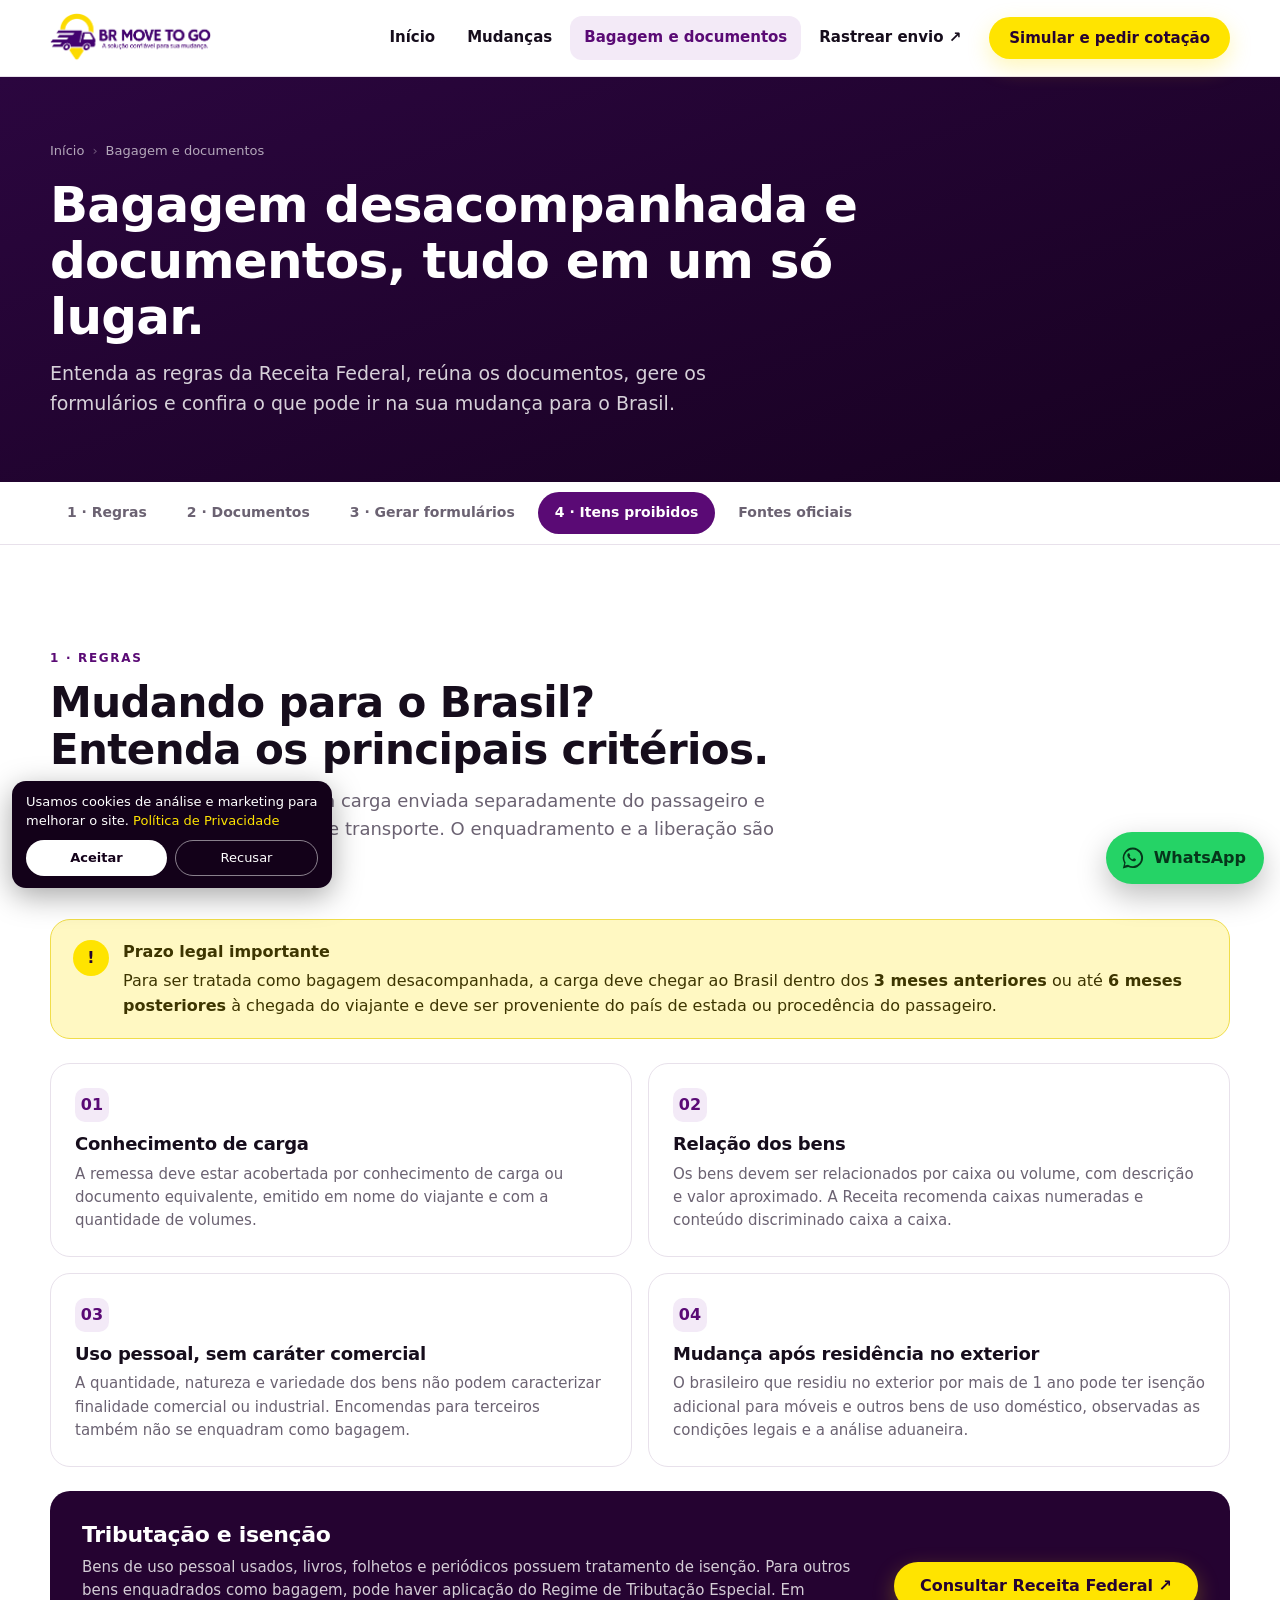
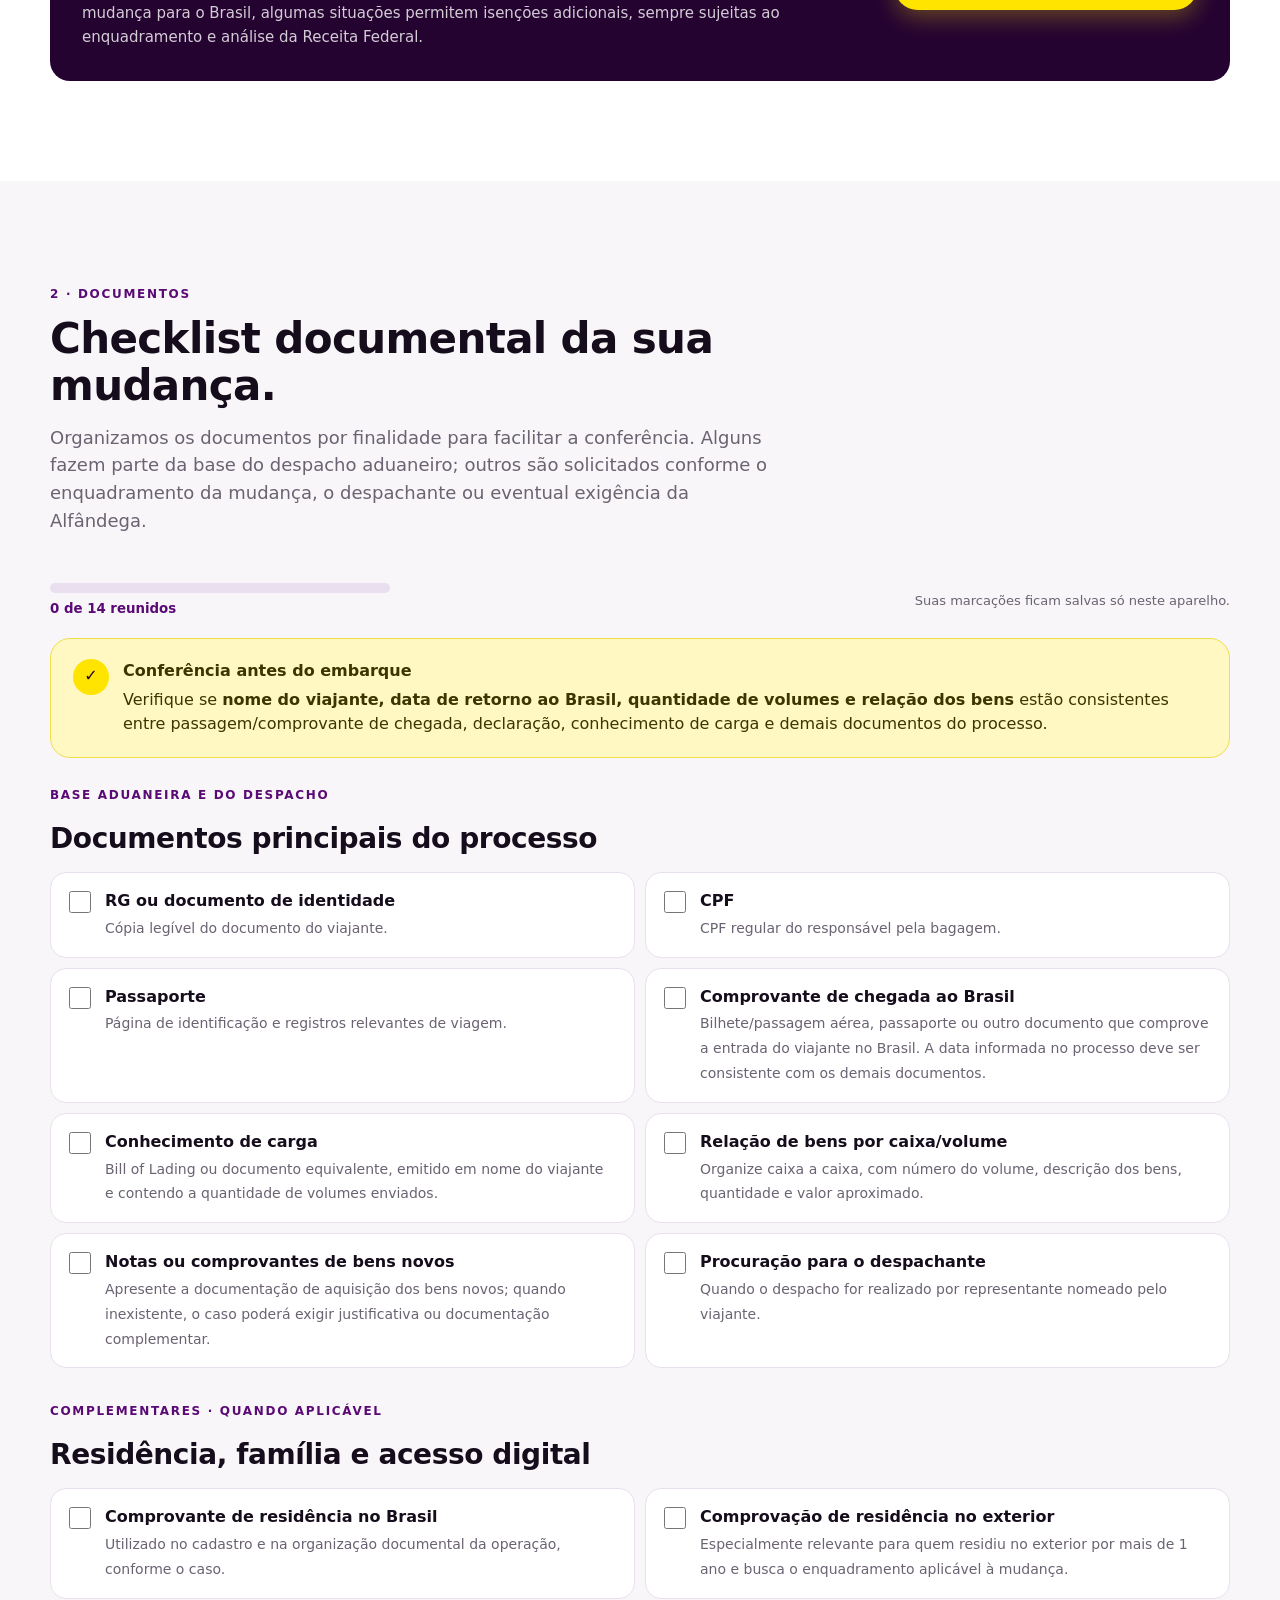
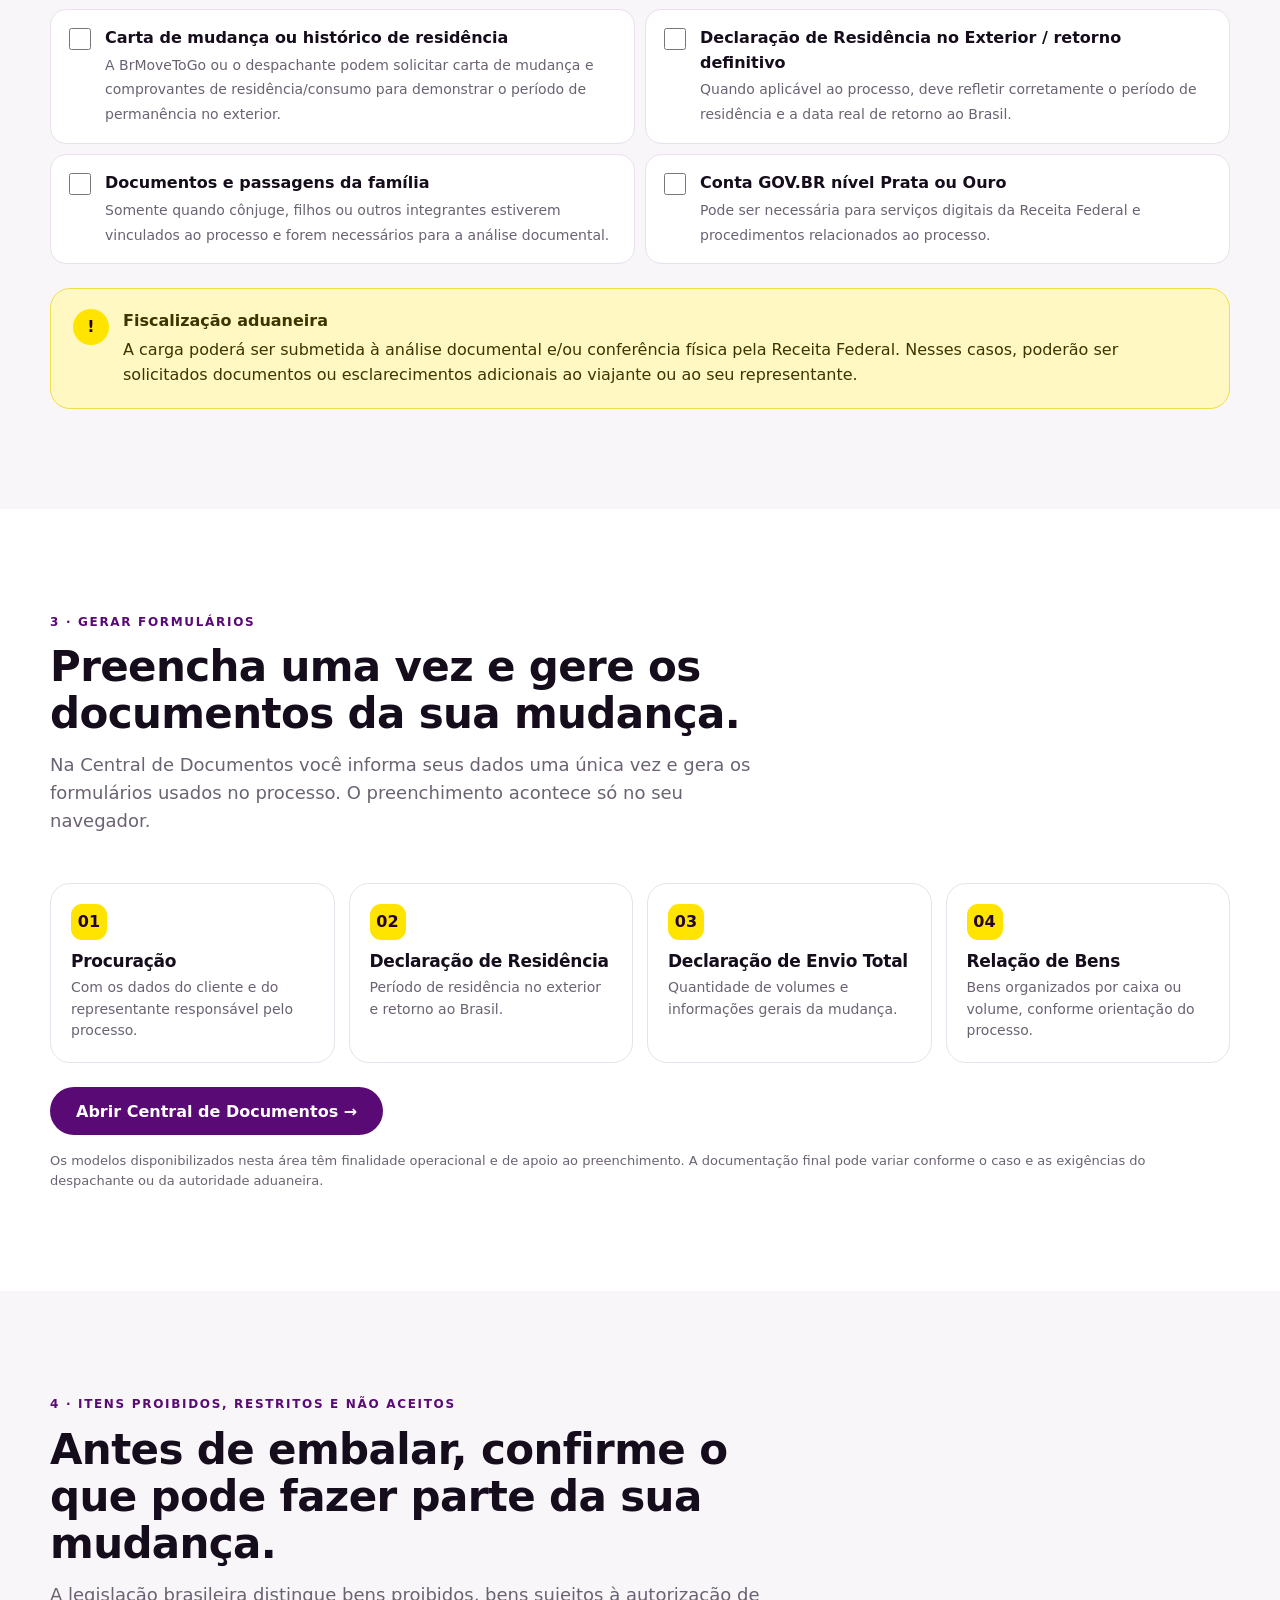
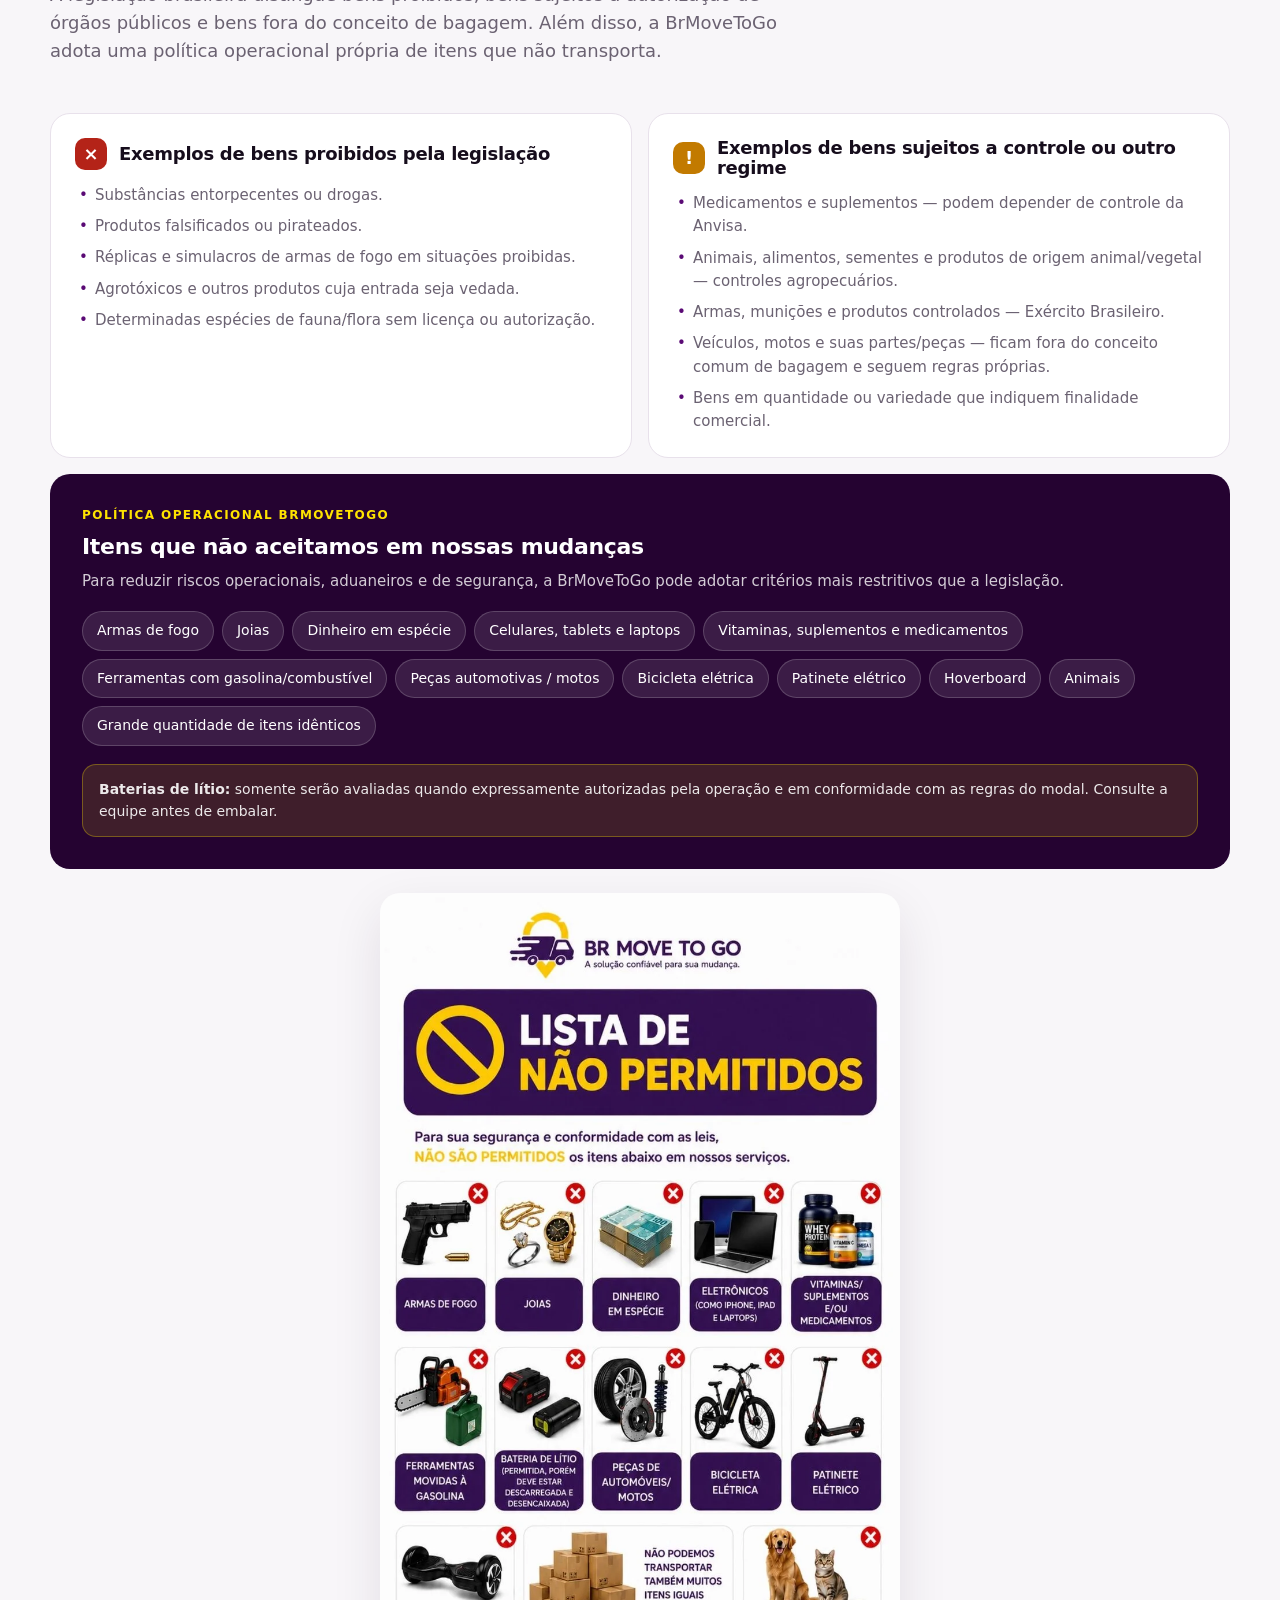
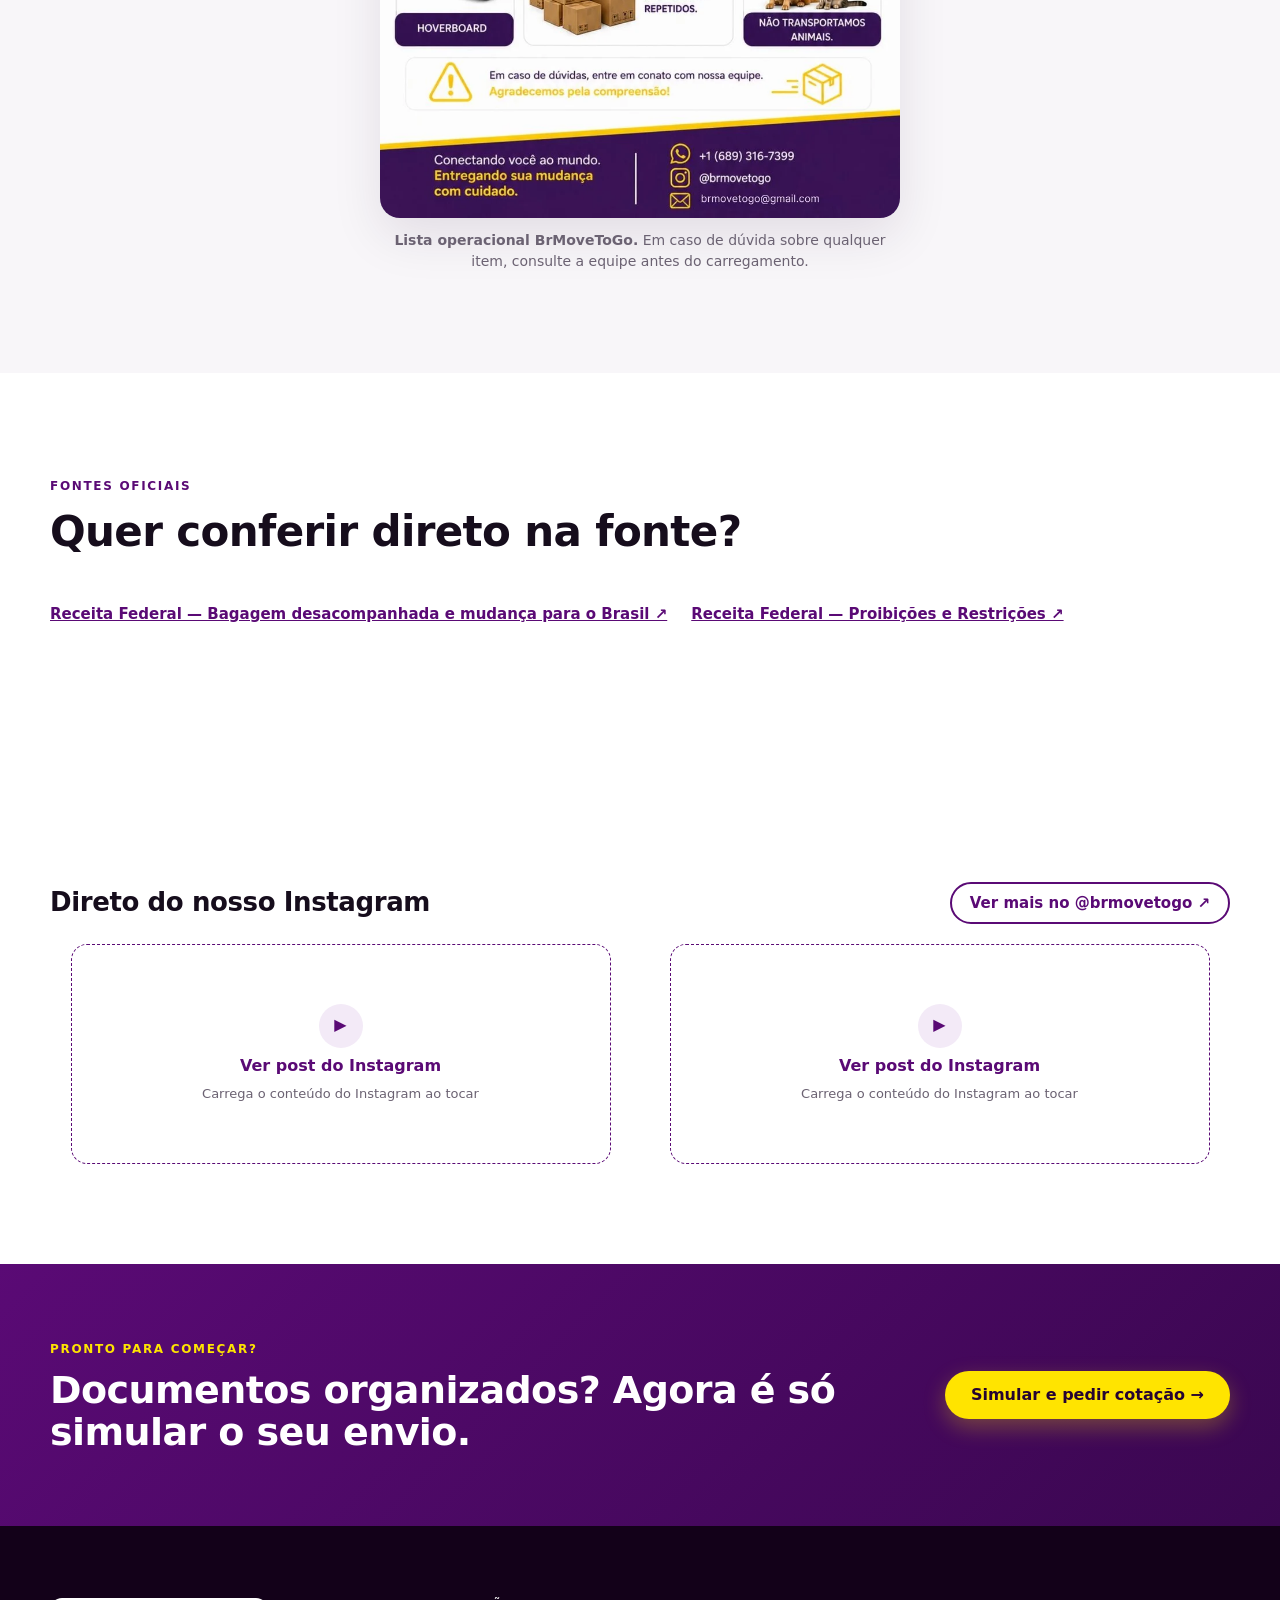
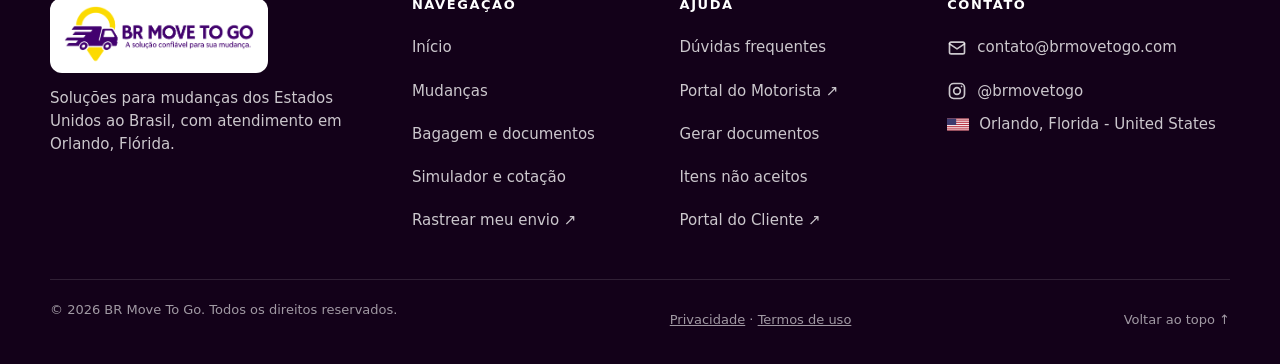
==== bagagem-e-documentos/index.html @ ebe16ef0 "Logo novo (transparente) no cabeçalho, rodapé e 404; dimensões e ?v= atualizados Co-Authored-By: Cla" ====
<!doctype html>
<html lang="pt-BR">
<head>
  <meta charset="utf-8">
  <meta name="viewport" content="width=device-width,initial-scale=1,viewport-fit=cover">
  <title>Bagagem desacompanhada e documentos para mudança ao Brasil | BrMoveToGo</title>
  <meta name="description" content="Regras da bagagem desacompanhada, checklist de documentos, gerador de procuração e declarações e lista de itens proibidos para a sua mudança dos EUA ao Brasil.">
  <meta name="theme-color" content="#2b063f">
  <meta name="robots" content="index,follow,max-image-preview:large">
  <link rel="canonical" href="https://www.brmovetogo.com/bagagem-e-documentos/">
  <meta property="og:type" content="website">
  <meta property="og:title" content="Bagagem desacompanhada e documentos para mudança ao Brasil | BrMoveToGo">
  <meta property="og:description" content="Regras da bagagem desacompanhada, checklist de documentos, gerador de procuração e declarações e lista de itens proibidos para a sua mudança dos EUA ao Brasil.">
  <meta property="og:url" content="https://www.brmovetogo.com/bagagem-e-documentos/">
  <meta property="og:image" content="https://www.brmovetogo.com/img/og-image.jpg">
  <meta property="og:image:width" content="1200">
  <meta property="og:image:height" content="630">
  <meta property="og:locale" content="pt_BR">
  <meta property="og:site_name" content="BrMoveToGo">
  <meta name="twitter:card" content="summary_large_image">
  <meta name="twitter:title" content="Bagagem desacompanhada e documentos para mudança ao Brasil | BrMoveToGo">
  <meta name="twitter:description" content="Regras da bagagem desacompanhada, checklist de documentos, gerador de procuração e declarações e lista de itens proibidos para a sua mudança dos EUA ao Brasil.">
  <meta name="twitter:image" content="https://www.brmovetogo.com/img/og-image.jpg">
  <link rel="icon" href="/favicon.ico" sizes="any">
  <link rel="icon" type="image/png" sizes="48x48" href="/img/favicon-48.png">
  <link rel="apple-touch-icon" href="/img/apple-touch-icon.png">
  <script>document.documentElement.className+=' js'</script>
  <link rel="stylesheet" href="/assets/site.css?v=ux4">
  
</head>
<body>
<a class="skip" href="#conteudo">Pular para o conteúdo</a>
<header class="site-header" id="top">
  <div class="container nav-wrap">
    <a class="brand" href="/" aria-label="BrMoveToGo — página inicial"><img src="/img/logo-header.png?v=2" alt="BR Move To Go" width="650" height="202"></a>
    <button class="menu-btn" type="button" aria-expanded="false" aria-controls="menu" aria-label="Abrir menu"><span></span><span></span><span></span></button>
    <nav id="menu" class="nav" aria-label="Navegação principal"><a href="/">Início</a><a href="/mudancas/">Mudanças</a><a href="/bagagem-e-documentos/" aria-current="page">Bagagem e documentos</a><a href="https://envios.brmovetogo.com/portaldocliente/" target="_blank" rel="noopener">Rastrear envio ↗</a><a class="btn btn-primary btn-small" href="/simulador/">Simular e pedir cotação</a></nav>
  </div>
</header>
<main id="conteudo">

<section class="page-hero"><div class="container"><nav class="crumbs" aria-label="Você está em"><a href="/">Início</a><span aria-hidden="true">›</span><span>Bagagem e documentos</span></nav>
  <h1>Bagagem desacompanhada e documentos, tudo em um só lugar.</h1>
  <p>Entenda as regras da Receita Federal, reúna os documentos, gere os formulários e confira o que pode ir na sua mudança para o Brasil.</p></div></section>
<nav class="subnav" aria-label="Nesta página"><div class="container">
  <a href="#regras">1 · Regras</a><a href="#documentos">2 · Documentos</a><a href="#gerar">3 · Gerar formulários</a><a href="#itens">4 · Itens proibidos</a><a href="#fontes">Fontes oficiais</a></div></nav>

<section class="section" id="regras"><div class="container">
  <div class="section-head reveal"><span class="kicker">1 · REGRAS</span><h2>Mudando para o Brasil? Entenda os principais critérios.</h2>
    <p>Bagagem desacompanhada é a carga enviada separadamente do passageiro e amparada por conhecimento de transporte. O enquadramento e a liberação são definidos pela Receita Federal.</p></div>
  <div class="callout reveal"><div class="ico">!</div><div><strong>Prazo legal importante</strong>
    Para ser tratada como bagagem desacompanhada, a carga deve chegar ao Brasil dentro dos <b>3 meses anteriores</b> ou até <b>6 meses posteriores</b> à chegada do viajante e deve ser proveniente do país de estada ou procedência do passageiro.</div></div>
  <div class="criteria">
    <article class="reveal"><span>01</span><h3>Conhecimento de carga</h3><p>A remessa deve estar acobertada por conhecimento de carga ou documento equivalente, emitido em nome do viajante e com a quantidade de volumes.</p></article>
    <article class="reveal"><span>02</span><h3>Relação dos bens</h3><p>Os bens devem ser relacionados por caixa ou volume, com descrição e valor aproximado. A Receita recomenda caixas numeradas e conteúdo discriminado caixa a caixa.</p></article>
    <article class="reveal"><span>03</span><h3>Uso pessoal, sem caráter comercial</h3><p>A quantidade, natureza e variedade dos bens não podem caracterizar finalidade comercial ou industrial. Encomendas para terceiros também não se enquadram como bagagem.</p></article>
    <article class="reveal"><span>04</span><h3>Mudança após residência no exterior</h3><p>O brasileiro que residiu no exterior por mais de 1 ano pode ter isenção adicional para móveis e outros bens de uso doméstico, observadas as condições legais e a análise aduaneira.</p></article>
  </div>
  <div class="tax reveal"><div><h3>Tributação e isenção</h3>
    <p>Bens de uso pessoal usados, livros, folhetos e periódicos possuem tratamento de isenção. Para outros bens enquadrados como bagagem, pode haver aplicação do Regime de Tributação Especial. Em mudança para o Brasil, algumas situações permitem isenções adicionais, sempre sujeitas ao enquadramento e análise da Receita Federal.</p></div>
    <a class="btn btn-primary" href="https://www.gov.br/receitafederal/pt-br/assuntos/aduana-e-comercio-exterior/viagens-internacionais/guia-do-viajante/entrada-no-brasil/mudanca-brasil" target="_blank" rel="noopener">Consultar Receita Federal ↗</a></div>
</div></section>

<section class="section section-alt" id="documentos"><div class="container">
  <div class="section-head reveal"><span class="kicker">2 · DOCUMENTOS</span><h2>Checklist documental da sua mudança.</h2>
    <p>Organizamos os documentos por finalidade para facilitar a conferência. Alguns fazem parte da base do despacho aduaneiro; outros são solicitados conforme o enquadramento da mudança, o despachante ou eventual exigência da Alfândega.</p></div>
  <div class="checklist-head reveal"><div class="progress"><div class="progress-bar"><i id="checkBar"></i></div><small id="checkTxt">0 de 14 reunidos</small></div>
    <span class="note" style="margin:0">Suas marcações ficam salvas só neste aparelho.</span></div>

  <div class="callout reveal" style="margin-bottom:24px"><div class="ico">✓</div><div><strong>Conferência antes do embarque</strong>
    Verifique se <b>nome do viajante, data de retorno ao Brasil, quantidade de volumes e relação dos bens</b> estão consistentes entre passagem/comprovante de chegada, declaração, conhecimento de carga e demais documentos do processo.</div></div>

  <div class="section-head reveal" style="margin-bottom:18px"><span class="kicker">BASE ADUANEIRA E DO DESPACHO</span><h3 style="font-size:clamp(20px,2.5vw,28px);margin-top:6px">Documentos principais do processo</h3></div>
  <div class="checklist reveal">
    <label for="ck1"><input type="checkbox" id="ck1"><span><b>RG ou documento de identidade</b><small>Cópia legível do documento do viajante.</small></span></label>
    <label for="ck2"><input type="checkbox" id="ck2"><span><b>CPF</b><small>CPF regular do responsável pela bagagem.</small></span></label>
    <label for="ck3"><input type="checkbox" id="ck3"><span><b>Passaporte</b><small>Página de identificação e registros relevantes de viagem.</small></span></label>
    <label for="ck7"><input type="checkbox" id="ck7"><span><b>Comprovante de chegada ao Brasil</b><small>Bilhete/passagem aérea, passaporte ou outro documento que comprove a entrada do viajante no Brasil. A data informada no processo deve ser consistente com os demais documentos.</small></span></label>
    <label for="ck13"><input type="checkbox" id="ck13"><span><b>Conhecimento de carga</b><small>Bill of Lading ou documento equivalente, emitido em nome do viajante e contendo a quantidade de volumes enviados.</small></span></label>
    <label for="ck9"><input type="checkbox" id="ck9"><span><b>Relação de bens por caixa/volume</b><small>Organize caixa a caixa, com número do volume, descrição dos bens, quantidade e valor aproximado.</small></span></label>
    <label for="ck10"><input type="checkbox" id="ck10"><span><b>Notas ou comprovantes de bens novos</b><small>Apresente a documentação de aquisição dos bens novos; quando inexistente, o caso poderá exigir justificativa ou documentação complementar.</small></span></label>
    <label for="ck12"><input type="checkbox" id="ck12"><span><b>Procuração para o despachante</b><small>Quando o despacho for realizado por representante nomeado pelo viajante.</small></span></label>
  </div>

  <div class="section-head reveal" style="margin:30px 0 18px"><span class="kicker">COMPLEMENTARES · QUANDO APLICÁVEL</span><h3 style="font-size:clamp(20px,2.5vw,28px);margin-top:6px">Residência, família e acesso digital</h3></div>
  <div class="checklist reveal">
    <label for="ck4"><input type="checkbox" id="ck4"><span><b>Comprovante de residência no Brasil</b><small>Utilizado no cadastro e na organização documental da operação, conforme o caso.</small></span></label>
    <label for="ck5"><input type="checkbox" id="ck5"><span><b>Comprovação de residência no exterior</b><small>Especialmente relevante para quem residiu no exterior por mais de 1 ano e busca o enquadramento aplicável à mudança.</small></span></label>
    <label for="ck6"><input type="checkbox" id="ck6"><span><b>Carta de mudança ou histórico de residência</b><small>A BrMoveToGo ou o despachante podem solicitar carta de mudança e comprovantes de residência/consumo para demonstrar o período de permanência no exterior.</small></span></label>
    <label for="ck14"><input type="checkbox" id="ck14"><span><b>Declaração de Residência no Exterior / retorno definitivo</b><small>Quando aplicável ao processo, deve refletir corretamente o período de residência e a data real de retorno ao Brasil.</small></span></label>
    <label for="ck8"><input type="checkbox" id="ck8"><span><b>Documentos e passagens da família</b><small>Somente quando cônjuge, filhos ou outros integrantes estiverem vinculados ao processo e forem necessários para a análise documental.</small></span></label>
    <label for="ck11"><input type="checkbox" id="ck11"><span><b>Conta GOV.BR nível Prata ou Ouro</b><small>Pode ser necessária para serviços digitais da Receita Federal e procedimentos relacionados ao processo.</small></span></label>
  </div>

  <div class="callout reveal" style="margin-top:24px"><div class="ico">!</div><div><strong>Fiscalização aduaneira</strong>
    A carga poderá ser submetida à análise documental e/ou conferência física pela Receita Federal. Nesses casos, poderão ser solicitados documentos ou esclarecimentos adicionais ao viajante ou ao seu representante.</div></div>
</div></section>

<section class="section" id="gerar"><div class="container">
  <div class="section-head reveal"><span class="kicker">3 · GERAR FORMULÁRIOS</span><h2>Preencha uma vez e gere os documentos da sua mudança.</h2>
    <p>Na Central de Documentos você informa seus dados uma única vez e gera os formulários usados no processo. O preenchimento acontece só no seu navegador.</p></div>
  <div class="doc-grid">
    <article class="doc-card reveal"><span class="doc-no">01</span><h3>Procuração</h3><p>Com os dados do cliente e do representante responsável pelo processo.</p></article>
    <article class="doc-card reveal"><span class="doc-no">02</span><h3>Declaração de Residência</h3><p>Período de residência no exterior e retorno ao Brasil.</p></article>
    <article class="doc-card reveal"><span class="doc-no">03</span><h3>Declaração de Envio Total</h3><p>Quantidade de volumes e informações gerais da mudança.</p></article>
    <article class="doc-card reveal"><span class="doc-no">04</span><h3>Relação de Bens</h3><p>Bens organizados por caixa ou volume, conforme orientação do processo.</p></article>
  </div>
  <div class="cta-row" style="margin-top:0"><button class="btn btn-purple" type="button" data-open-docs>Abrir Central de Documentos →</button></div>
  <div class="workspace" id="workspace">
    <div class="workspace-head"><strong>Central de Documentos BrMoveToGo</strong>
      <div class="actions"><a href="/gerador.html" target="_blank" rel="noopener">Abrir em tela cheia ↗</a><button type="button" id="closeWorkspace">Fechar ×</button></div></div>
    <iframe title="Gerador de Documentos BrMoveToGo" data-src="/gerador.html?embed=1" loading="lazy"></iframe>
  </div>
  <p class="note">Os modelos disponibilizados nesta área têm finalidade operacional e de apoio ao preenchimento. A documentação final pode variar conforme o caso e as exigências do despachante ou da autoridade aduaneira.</p>
</div></section>

<section class="section section-alt" id="itens"><div class="container">
  <div class="section-head reveal"><span class="kicker">4 · ITENS PROIBIDOS, RESTRITOS E NÃO ACEITOS</span><h2>Antes de embalar, confirme o que pode fazer parte da sua mudança.</h2>
    <p>A legislação brasileira distingue bens proibidos, bens sujeitos à autorização de órgãos públicos e bens fora do conceito de bagagem. Além disso, a BrMoveToGo adota uma política operacional própria de itens que não transporta.</p></div>
  <div class="rules">
    <div class="rule reveal"><h3><span>×</span>Exemplos de bens proibidos pela legislação</h3><ul>
      <li>Substâncias entorpecentes ou drogas.</li><li>Produtos falsificados ou pirateados.</li>
      <li>Réplicas e simulacros de armas de fogo em situações proibidas.</li>
      <li>Agrotóxicos e outros produtos cuja entrada seja vedada.</li>
      <li>Determinadas espécies de fauna/flora sem licença ou autorização.</li></ul></div>
    <div class="rule restricted reveal"><h3><span>!</span>Exemplos de bens sujeitos a controle ou outro regime</h3><ul>
      <li>Medicamentos e suplementos — podem depender de controle da Anvisa.</li>
      <li>Animais, alimentos, sementes e produtos de origem animal/vegetal — controles agropecuários.</li>
      <li>Armas, munições e produtos controlados — Exército Brasileiro.</li>
      <li>Veículos, motos e suas partes/peças — ficam fora do conceito comum de bagagem e seguem regras próprias.</li>
      <li>Bens em quantidade ou variedade que indiquem finalidade comercial.</li></ul></div>
  </div>
  <div class="policy reveal" style="margin-top:16px"><div class="label">POLÍTICA OPERACIONAL BRMOVETOGO</div>
    <h3>Itens que não aceitamos em nossas mudanças</h3>
    <p>Para reduzir riscos operacionais, aduaneiros e de segurança, a BrMoveToGo pode adotar critérios mais restritivos que a legislação.</p>
    <div class="chips"><span>Armas de fogo</span><span>Joias</span><span>Dinheiro em espécie</span><span>Celulares, tablets e laptops</span><span>Vitaminas, suplementos e medicamentos</span><span>Ferramentas com gasolina/combustível</span><span>Peças automotivas / motos</span><span>Bicicleta elétrica</span><span>Patinete elétrico</span><span>Hoverboard</span><span>Animais</span><span>Grande quantidade de itens idênticos</span></div>
    <div class="battery"><b>Baterias de lítio:</b> somente serão avaliadas quando expressamente autorizadas pela operação e em conformidade com as regras do modal. Consulte a equipe antes de embalar.</div></div>
  <figure class="art reveal"><img src="/img/prohibited-items.webp" alt="Lista visual de itens não aceitos pela BrMoveToGo" width="900" height="1600" loading="lazy" decoding="async">
    <figcaption><b>Lista operacional BrMoveToGo.</b> Em caso de dúvida sobre qualquer item, consulte a equipe antes do carregamento.</figcaption></figure>
</div></section>

<section class="section" id="fontes"><div class="container">
  <div class="section-head reveal"><span class="kicker">FONTES OFICIAIS</span><h2>Quer conferir direto na fonte?</h2></div>
  <div class="sources reveal">
    <a href="https://www.gov.br/receitafederal/pt-br/assuntos/aduana-e-comercio-exterior/viagens-internacionais/guia-do-viajante/entrada-no-brasil/mudanca-brasil" target="_blank" rel="noopener">Receita Federal — Bagagem desacompanhada e mudança para o Brasil ↗</a>
    <a href="https://www.gov.br/receitafederal/pt-br/assuntos/aduana-e-comercio-exterior/viagens-internacionais/guia-do-viajante/entrada-no-brasil/proibicoes-restricoes" target="_blank" rel="noopener">Receita Federal — Proibições e Restrições ↗</a></div>
</div></section>

<section class="section"><div class="container"><div class="ig-block"><style>.ig-block{margin-top:clamp(36px,5vw,56px)}.ig-head{display:flex;flex-wrap:wrap;gap:12px 20px;align-items:center;justify-content:space-between;margin-bottom:20px}.ig-head h3{font-size:clamp(20px,2.6vw,26px);font-weight:800}.ig-grid{display:grid;gap:18px;grid-template-columns:1fr;justify-items:center}.ig-ph{width:100%;max-width:540px;height:220px;display:flex;flex-direction:column;align-items:center;justify-content:center;gap:6px;border:1px dashed var(--purple);border-radius:16px;background:#fff;color:var(--purple);cursor:pointer;font:inherit}.ig-ph b{font-size:16px}.ig-ph small{color:var(--muted);font-size:13px}.ig-ph-i{display:grid;place-items:center;width:44px;height:44px;border-radius:50%;background:#f3eaf7}.ig-frame{width:100%;max-width:540px;height:640px;border:1px solid var(--line);border-radius:16px;background:#fff}@media(min-width:760px){.ig-grid{grid-template-columns:repeat(2,minmax(0,1fr))}}.ig-ph:last-child:nth-child(odd){grid-column:1/-1}</style><div class="ig-head"><h3>Direto do nosso Instagram</h3><a class="btn btn-outline btn-small" href="https://www.instagram.com/brmovetogo/" target="_blank" rel="noopener">Ver mais no @brmovetogo ↗</a></div><div class="ig-grid"><button type="button" class="ig-ph" data-ig="https://www.instagram.com/p/DdZ-wfAlIBl/embed/"><span class="ig-ph-i">▶</span><b>Ver post do Instagram</b><small>Carrega o conteúdo do Instagram ao tocar</small></button><button type="button" class="ig-ph" data-ig="https://www.instagram.com/p/DezH9a0kUf5/embed/"><span class="ig-ph-i">▶</span><b>Ver post do Instagram</b><small>Carrega o conteúdo do Instagram ao tocar</small></button></div></div></div></section>
<section class="final-cta"><div class="container">
  <div><span>PRONTO PARA COMEÇAR?</span><h2>Documentos organizados? Agora é só simular o seu envio.</h2></div>
  <a class="btn btn-primary" href="/simulador/">Simular e pedir cotação →</a>
</div></section>

</main>
<footer class="site-footer">
  <div class="container">
    <div class="footer-grid">
      <div class="footer-brand">
        <img src="/img/logo.png?v=2" alt="BR Move To Go" width="862" height="267" loading="lazy" decoding="async">
        <p>Soluções para mudanças dos Estados Unidos ao Brasil, com atendimento em Orlando, Flórida.</p>
      </div>
      <div>
        <h4>Navegação</h4>
        <ul>
          <li><a href="/">Início</a></li>
          <li><a href="/mudancas/">Mudanças</a></li>
          <li><a href="/bagagem-e-documentos/">Bagagem e documentos</a></li>
          <li><a href="/simulador/">Simulador e cotação</a></li>
          <li><a href="https://envios.brmovetogo.com/rastreio" target="_blank" rel="noopener">Rastrear meu envio ↗</a></li>
        </ul>
      </div>
      <div>
        <h4>Ajuda</h4>
        <ul>
          <li><a href="/#faq">Dúvidas frequentes</a></li>
          <li><a href="https://envios.brmovetogo.com/portaldomotorista/" target="_blank" rel="noopener">Portal do Motorista ↗</a></li>
          <li><a href="/bagagem-e-documentos/#gerar">Gerar documentos</a></li>
          <li><a href="/bagagem-e-documentos/#itens">Itens não aceitos</a></li>
          <li><a href="https://envios.brmovetogo.com/portaldocliente/" target="_blank" rel="noopener">Portal do Cliente ↗</a></li>
        </ul>
      </div>
      <div>
        <h4>Contato</h4>
        <ul>
          <li style="display:flex;align-items:center;gap:10px"><svg width="20" height="20" viewBox="0 0 24 24" fill="none" stroke="currentColor" stroke-width="2" stroke-linecap="round" stroke-linejoin="round" aria-hidden="true" style="flex:0 0 20px"><rect x="3" y="5" width="18" height="14" rx="2"/><path d="m3 7 9 6 9-6"/></svg><a href="mailto:contato@brmovetogo.com">contato@brmovetogo.com</a></li>
          <li style="display:flex;align-items:center;gap:10px"><svg width="20" height="20" viewBox="0 0 24 24" fill="none" stroke="currentColor" stroke-width="2" stroke-linecap="round" stroke-linejoin="round" aria-hidden="true" style="flex:0 0 20px"><rect x="3" y="3" width="18" height="18" rx="5"/><circle cx="12" cy="12" r="4"/><circle cx="17.5" cy="6.5" r="1" fill="currentColor" stroke="none"/></svg><a href="https://www.instagram.com/brmovetogo/" target="_blank" rel="noopener">@brmovetogo</a></li>
          <li style="display:flex;align-items:center;gap:10px"><svg width="22" height="15" viewBox="0 0 24 13" aria-label="Estados Unidos" role="img" style="flex:0 0 22px;border-radius:2px"><rect width="24" height="13" fill="#fff"/><rect y="0" width="24" height="1" fill="#b22234"/><rect y="2" width="24" height="1" fill="#b22234"/><rect y="4" width="24" height="1" fill="#b22234"/><rect y="6" width="24" height="1" fill="#b22234"/><rect y="8" width="24" height="1" fill="#b22234"/><rect y="10" width="24" height="1" fill="#b22234"/><rect y="12" width="24" height="1" fill="#b22234"/><rect width="10" height="7" fill="#3c3b6e"/></svg><span>Orlando, Florida - United States</span></li>
        </ul>
      </div>
    </div>
    <div class="footer-bottom">
      <span>© <span id="year">2026</span> BR Move To Go. Todos os direitos reservados.</span>
      <span><button type="button" data-legal="privacy">Privacidade</button> · <button type="button" data-legal="terms">Termos de uso</button></span>
      <a href="#top">Voltar ao topo ↑</a>
    </div>
  </div>
</footer>
<a class="wa-float" href="https://wa.me/16893167399?text=Ol%C3%A1%21%20Vim%20pela%20p%C3%A1gina%20de%20Bagagem%20e%20documentos%20do%20site%20da%20BrMoveToGo%20e%20tenho%20uma%20d%C3%BAvida." target="_blank" rel="noopener" aria-label="Falar com a BrMoveToGo pelo WhatsApp"><svg viewBox="0 0 32 32" aria-hidden="true"><path d="M19.11 17.21c-.26-.13-1.55-.76-1.79-.85-.24-.09-.42-.13-.59.13-.17.26-.68.85-.83 1.02-.15.17-.31.2-.57.07-.26-.13-1.1-.41-2.1-1.29-.78-.69-1.3-1.54-1.45-1.8-.15-.26-.02-.4.11-.53.12-.12.26-.31.39-.46.13-.15.17-.26.26-.44.09-.17.04-.33-.02-.46-.07-.13-.59-1.42-.81-1.94-.21-.51-.43-.44-.59-.45h-.5c-.17 0-.46.07-.7.33-.24.26-.92.9-.92 2.2s.94 2.55 1.07 2.73c.13.17 1.85 2.83 4.49 3.97.63.27 1.12.43 1.5.55.63.2 1.2.17 1.65.1.5-.07 1.55-.63 1.77-1.24.22-.61.22-1.13.15-1.24-.06-.11-.24-.17-.5-.3z"/><path d="M16.03 3.2A12.62 12.62 0 0 0 5.2 22.31L3.5 28.8l6.64-1.74A12.6 12.6 0 1 0 16.03 3.2zm0 22.94c-2.02 0-4-.55-5.72-1.59l-.41-.24-3.94 1.03 1.05-3.84-.27-.42a10.35 10.35 0 1 1 9.29 5.06z"/></svg><b>WhatsApp</b></a>
<div class="legal-modal" id="privacyModal" aria-hidden="true" role="dialog" aria-modal="true" aria-label="Política de Privacidade">
  <div class="legal-dialog">
    <button class="legal-close" type="button" aria-label="Fechar">×</button>
    <style>.legal-dialog p b{color:var(--ink)}.legal-dialog a{color:var(--purple)}</style>
    <span class="kicker">PRIVACIDADE</span>
    <h2>Política de Privacidade</h2>
    <p><b>Quem somos.</b> O site brmovetogo.com é operado pela BR Move To Go LLC (EIN 37-2155018), com sede em Orlando, Florida (EUA), responsável pelo tratamento dos dados descritos aqui. Contato para assuntos de privacidade: <a href="mailto:contato@brmovetogo.com">contato@brmovetogo.com</a>.</p>
    <p><b>Dados que coletamos.</b> (1) Dados que você informa no simulador: itens e quantidades, CEP/ZIP, cidade, estado, endereço de destino e, se quiser, uma descrição. Eles são usados para montar a sua cotação. (2) Dados de navegação, coletados apenas se você aceitar os cookies: páginas visitadas, tipo de dispositivo, origem do acesso e cliques no botão de WhatsApp.</p>
    <p><b>Para que usamos.</b> Responder à sua solicitação de cotação e contratar o serviço, se for o caso; entender como o site é usado e melhorá-lo; e medir e otimizar a divulgação do nosso serviço.</p>
    <p><b>Como o contato acontece.</b> O simulador não envia seus dados a um servidor nosso: ele monta uma mensagem e abre o WhatsApp, serviço da Meta Platforms, sujeito à política de privacidade dela. A conversa a partir daí é registrada no seu WhatsApp e no nosso.</p>
    <p><b>Cookies e ferramentas de terceiros.</b> Com a sua autorização, usamos o Google Analytics (estatísticas de uso) e o Meta Pixel (medição de campanhas). Se você recusar, essas ferramentas não são carregadas. Os posts do Instagram exibidos no site podem gravar cookies próprios da Meta. Ao preencher CEP ou ZIP, o número é consultado em serviços públicos (ViaCEP, BrasilAPI e zippopotam.us) para completar o endereço.</p>
    <p><b>Compartilhamento.</b> Não vendemos seus dados. Eles podem ser tratados por prestadores que usamos para operar o serviço (como Google, Meta e Amazon Web Services, que hospeda o site), inclusive fora do Brasil, e por parceiros logísticos envolvidos na sua mudança, quando você contratar.</p>
    <p><b>Por quanto tempo.</b> Mantemos os dados de cotação pelo tempo necessário para atender você e cumprir obrigações legais e contratuais; dados de análise seguem os prazos configurados nas ferramentas de terceiros.</p>
    <p><b>Seus direitos.</b> Conforme a LGPD, você pode pedir confirmação do tratamento, acesso, correção, anonimização ou exclusão de dados, portabilidade, informações sobre compartilhamento e a revogação do consentimento. Escreva para <a href="mailto:contato@brmovetogo.com">contato@brmovetogo.com</a>. Você também pode alterar a escolha de cookies apagando os dados do site no seu navegador.</p>
    <p><b>Cuidados.</b> Não envie documentos pessoais, dados bancários ou informações sensíveis no campo de descrição. Informações necessárias à contratação são tratadas diretamente com a nossa equipe.</p>
    <p><b>Atualizações.</b> Podemos atualizar esta política. Última atualização: outubro de 2026.</p>
  </div>
</div>
<div class="legal-modal" id="termsModal" aria-hidden="true" role="dialog" aria-modal="true" aria-label="Termos de Uso">
  <div class="legal-dialog">
    <button class="legal-close" type="button" aria-label="Fechar">×</button>
    <style>.legal-dialog p b{color:var(--ink)}.legal-dialog a{color:var(--purple)}</style>
    <span class="kicker">TERMOS</span>
    <h2>Termos de Uso</h2>
    <p><b>Quem somos.</b> Este site é operado pela BR Move To Go LLC (EIN 37-2155018), com sede em Orlando, Florida (EUA). Ao usar o site, você concorda com estes termos.</p>
    <p><b>Caráter informativo.</b> As informações, os valores e as estimativas apresentados neste site têm finalidade informativa. O simulador de volume não constitui proposta comercial, preço final, prazo garantido ou confirmação de disponibilidade.</p>
    <p><b>Valores.</b> Os valores por volume são exibidos em dólares americanos (US$) e podem mudar sem aviso prévio. O valor final depende da análise do seu caso, do conteúdo, do peso e das dimensões reais e do destino, e só vale quando constar na proposta enviada por nossa equipe.</p>
    <p><b>Desconto progressivo.</b> Em envios com maior quantidade de caixas, a equipe poderá aplicar um desconto progressivo. O desconto é definido pela equipe, depende da análise do caso e não é garantido nem calculado pelo simulador; o valor final consta na proposta enviada.</p>
    <p><b>Contratação.</b> A contratação dos serviços ocorre somente após análise do cenário, apresentação da proposta aplicável e aceite entre as partes. Clicar no WhatsApp ou enviar uma cotação pelo simulador não gera contrato nem reserva de coleta.</p>
    <p><b>Suas informações.</b> Você é responsável por informar dados corretos e completos. Informações incorretas podem alterar o valor, o prazo ou a possibilidade de transporte.</p>
    <p><b>Itens permitidos.</b> Alguns itens não podem ser enviados ou exigem condições especiais, conforme as regras das companhias de transporte e as leis dos EUA e do Brasil. Consulte nossa equipe antes de embalar qualquer item incerto.</p>
    <p><b>Links e serviços de terceiros.</b> O site pode conter links e conteúdos de terceiros, como WhatsApp e Instagram. Não controlamos esses serviços e não somos responsáveis por seu conteúdo ou por suas políticas.</p>
    <p><b>Propriedade intelectual.</b> Textos, imagens, logotipo e demais conteúdos do site pertencem à BR Move To Go LLC ou são usados com autorização. Não é permitido copiá-los ou reutilizá-los sem permissão.</p>
    <p><b>Limitação.</b> Nos limites da lei, não nos responsabilizamos por decisões tomadas apenas com base nas estimativas do site, nem por indisponibilidades temporárias do site ou de serviços de terceiros.</p>
    <p><b>Alterações e contato.</b> Podemos atualizar estes termos a qualquer momento. Dúvidas: <a href="mailto:contato@brmovetogo.com">contato@brmovetogo.com</a>. Última atualização: outubro de 2026.</p>
  </div>
</div>

<script src="/assets/site.js?v=ux3" defer></script>
<script src="/assets/track.js?v=ux3" defer></script></body>
</html>
---- assets/site.css ----
:root{--purple:#5a0a75;--purple-2:#7f28a0;--purple-dark:#250331;--purple-deep:#130119;--yellow:#ffe400;--yellow-soft:#fff6a6;--ink:#160d1c;--muted:#6b6272;--line:#e8e1eb;--bg:#f8f6f9;--white:#fff;--ok:#16794b;--danger:#b42318;--warn:#8a5a00;--r:20px;--r-sm:12px;--shadow:0 18px 50px rgba(37,3,49,.10);--header-h:68px;--gutter:20px;--font:system-ui,-apple-system,"Segoe UI",Roboto,"Helvetica Neue",Arial,sans-serif}@media(min-width:600px){:root{--gutter:32px}}@media(min-width:1000px){:root{--header-h:76px}}*,*::before,*::after{box-sizing:border-box}html{scroll-behavior:smooth;-webkit-text-size-adjust:100%;scroll-padding-top:calc(var(--header-h) + 64px)}body{margin:0;font-family:var(--font);color:var(--ink);background:#fff;line-height:1.55;-webkit-font-smoothing:antialiased;overflow-x:hidden}body.menu-open{overflow:hidden}img{max-width:100%;height:auto;display:block}a{color:inherit;text-decoration:none}button,input,select,textarea{font:inherit;color:inherit}h1,h2,h3,h4{line-height:1.12;letter-spacing:-.015em;margin:0}p{margin:0}ul{margin:0;padding:0;list-style:none}:focus-visible{outline:3px solid rgba(127,40,160,.55);outline-offset:2px;border-radius:6px}.skip{position:absolute;left:-999px;top:8px;background:var(--yellow);color:var(--purple-dark);padding:10px 14px;border-radius:10px;font-weight:700;z-index:300}.skip:focus{left:8px}.container{width:min(1180px,calc(100% - 2*var(--gutter)));margin-inline:auto}.sr-only{position:absolute;width:1px;height:1px;overflow:hidden;clip:rect(0 0 0 0);white-space:nowrap}.btn{display:inline-flex;align-items:center;justify-content:center;gap:10px;min-height:48px;padding:12px 24px;border-radius:999px;border:2px solid transparent;font-weight:750;font-size:16px;line-height:1.2;cursor:pointer;transition:transform .15s,background .15s,box-shadow .15s;text-align:center}.btn:hover{transform:translateY(-1px)}.btn-primary{background:var(--yellow);color:var(--purple-dark);box-shadow:0 8px 22px rgba(255,228,0,.28)}.btn-primary:hover{background:#fff03a}.btn-purple{background:var(--purple);color:#fff}.btn-purple:hover{background:var(--purple-2)}.btn-ghost{background:transparent;color:#fff;border-color:rgba(255,255,255,.4)}.btn-ghost:hover{background:rgba(255,255,255,.1)}.btn-outline{background:#fff;color:var(--purple);border-color:var(--purple)}.btn-outline:hover{background:#f6edf9}.btn-wa{background:#25d366;color:#06361b}.btn-wa:hover{background:#2fe173}.btn-small{min-height:42px;padding:9px 18px;font-size:15px}.btn[disabled]{opacity:.55;cursor:not-allowed;transform:none}.text-link{display:inline-flex;gap:8px;align-items:center;font-weight:750;color:var(--purple)}.text-link:hover{text-decoration:underline}.site-header{position:sticky;top:0;z-index:200;background:rgba(255,255,255,.97);-webkit-backdrop-filter:saturate(1.4) blur(10px);backdrop-filter:saturate(1.4) blur(10px);border-bottom:1px solid var(--line);transition:box-shadow .2s}.site-header.scrolled{box-shadow:0 8px 28px rgba(37,3,49,.08)}.nav-wrap{display:flex;align-items:center;justify-content:space-between;height:var(--header-h);gap:16px}.brand{display:flex;align-items:center;flex:0 0 auto}.brand img{height:42px;width:auto}@media(min-width:1000px){.brand img{height:50px}}.menu-btn{display:flex;flex-direction:column;justify-content:center;gap:5px;width:48px;height:48px;border:0;background:none;padding:12px;border-radius:12px;cursor:pointer}.menu-btn span{display:block;height:2px;background:var(--purple-dark);border-radius:2px;transition:transform .2s,opacity .2s}.menu-btn[aria-expanded="true"] span:nth-child(1){transform:translateY(7px) rotate(45deg)}.menu-btn[aria-expanded="true"] span:nth-child(2){opacity:0}.menu-btn[aria-expanded="true"] span:nth-child(3){transform:translateY(-7px) rotate(-45deg)}.nav{position:fixed;left:0;right:0;top:var(--header-h);display:flex;flex-direction:column;align-items:stretch;gap:2px;background:#fff;padding:12px var(--gutter) 24px;border-bottom:1px solid var(--line);box-shadow:0 24px 40px rgba(37,3,49,.12);max-height:calc(100vh - var(--header-h));max-height:calc(100dvh - var(--header-h));overflow:auto;opacity:0;visibility:hidden;transform:translateY(-8px);transition:opacity .18s,transform .18s,visibility .18s}.nav.open{opacity:1;visibility:visible;transform:none}.nav a:not(.btn){padding:14px 12px;border-radius:12px;font-weight:650;font-size:17px}.nav a:not(.btn):hover{background:var(--bg)}.nav a[aria-current="page"]{color:var(--purple);background:#f3eaf7}.nav .btn{margin-top:10px}@media(min-width:1000px){.menu-btn{display:none}.nav{position:static;flex-direction:row;align-items:center;gap:4px;padding:0;border:0;box-shadow:none;background:none;max-height:none;overflow:visible;opacity:1;visibility:visible;transform:none}.nav a:not(.btn){padding:10px 14px;font-size:15px}.nav .btn{margin:0 0 0 10px}}.hero{background:radial-gradient(900px 420px at 88% -8%,rgba(127,40,160,.6),transparent 62%),radial-gradient(600px 300px at -5% 110%,rgba(255,228,0,.10),transparent 60%),linear-gradient(160deg,#2b063f 0%,#170120 100%);color:#fff;overflow:hidden}.hero-inner{display:grid;gap:36px;padding:clamp(36px,7vw,84px) 0;align-items:center}@media(min-width:800px){.hero-inner{grid-template-columns:1.2fr .8fr;gap:48px}}.eyebrow{display:inline-flex;align-items:center;gap:10px;font-size:12px;font-weight:800;letter-spacing:.14em;text-transform:uppercase;color:rgba(255,255,255,.78);margin-bottom:18px}.eyebrow::before{content:"";width:28px;height:2px;background:var(--yellow)}.hero h1{font-size:clamp(34px,5.6vw,62px);font-weight:850;margin-bottom:18px}.hero h1 em{font-style:normal;color:var(--yellow)}.hero-lead{font-size:clamp(16px,1.9vw,19px);color:rgba(255,255,255,.82);max-width:34em;margin-bottom:28px}.hero-actions{display:flex;flex-wrap:wrap;gap:12px;margin-bottom:32px}.hero-points{display:grid;grid-template-columns:repeat(3,minmax(0,1fr));gap:12px;max-width:520px}.hero-points div{border-top:1px solid rgba(255,255,255,.22);padding-top:12px;font-size:13px;color:rgba(255,255,255,.8);line-height:1.35}.hero-points b{display:block;color:var(--yellow);font-size:13px;margin-bottom:4px}.hero-photo{position:relative;border-radius:28px;overflow:hidden;box-shadow:0 30px 80px rgba(0,0,0,.35);max-width:460px;width:100%;margin-inline:auto;aspect-ratio:1/1;background:#2b063f}.hero-photo img{width:100%;height:100%;object-fit:cover}.hero-photo-chip{position:absolute;left:14px;right:14px;bottom:14px;display:flex;align-items:center;justify-content:space-between;gap:12px;background:rgba(255,255,255,.96);color:var(--ink);padding:12px 16px;border-radius:16px;font-size:14px;line-height:1.3}.hero-photo-chip b{display:block;font-size:16px;color:var(--purple)}.hero-photo-chip span{font-weight:800;color:var(--purple);white-space:nowrap}.page-hero{background:linear-gradient(160deg,#2b063f 0%,#170120 100%);color:#fff;padding:clamp(34px,6vw,64px) 0}.page-hero h1{font-size:clamp(30px,5vw,50px);font-weight:850;margin-bottom:14px;max-width:18em}.page-hero p{font-size:clamp(16px,1.8vw,19px);color:rgba(255,255,255,.82);max-width:40em}.crumbs{display:flex;flex-wrap:wrap;gap:8px;font-size:13px;color:rgba(255,255,255,.65);margin-bottom:16px}.crumbs a:hover{color:var(--yellow)}.crumbs span[aria-hidden]{opacity:.5}.trust{background:var(--bg);border-bottom:1px solid var(--line)}.trust-grid{display:grid;grid-template-columns:repeat(2,minmax(0,1fr));gap:1px;background:var(--line)}.trust-grid div{background:var(--bg);padding:16px 12px;text-align:center;font-weight:750;font-size:14px;color:var(--purple-dark)}.trust-grid small{display:block;font-weight:500;color:var(--muted);font-size:12px;margin-top:2px}@media(min-width:800px){.trust-grid{grid-template-columns:repeat(4,minmax(0,1fr))}}.section{padding:clamp(52px,8vw,100px) 0}.section-alt{background:var(--bg)}.section-dark{background:linear-gradient(160deg,#2b063f 0%,#170120 100%);color:#fff}.kicker{display:inline-block;font-size:12px;font-weight:850;letter-spacing:.14em;text-transform:uppercase;color:var(--purple);margin-bottom:12px}.section-dark .kicker,.kicker-light{color:var(--yellow)}.section-head{max-width:46rem;margin-bottom:clamp(28px,4vw,48px)}.section-head.center{margin-inline:auto;text-align:center}.section-head h2,.h2{font-size:clamp(26px,4vw,42px);font-weight:850;margin-bottom:14px}.section-head p{color:var(--muted);font-size:clamp(16px,1.6vw,18px)}.section-dark .section-head p{color:rgba(255,255,255,.78)}.cta-row{display:flex;flex-wrap:wrap;gap:12px;margin-top:28px}.cards-3{display:grid;gap:18px}@media(min-width:800px){.cards-3{grid-template-columns:repeat(3,minmax(0,1fr))}}.card{background:#fff;border:1px solid var(--line);border-radius:var(--r);padding:clamp(22px,3vw,30px);display:flex;flex-direction:column;gap:14px}.card.featured{border-color:var(--purple);box-shadow:var(--shadow)}.card h3{font-size:22px;font-weight:800}.card p{color:var(--muted)}.card .tag{align-self:flex-start;background:#f3eaf7;color:var(--purple);font-size:11px;font-weight:850;letter-spacing:.1em;padding:5px 10px;border-radius:999px}.card.featured .tag{background:var(--yellow);color:var(--purple-dark)}.card ul{display:grid;gap:8px;margin:2px 0 6px}.card li{position:relative;padding-left:26px;font-size:15px}.card li::before{content:"✓";position:absolute;left:0;top:0;color:var(--ok);font-weight:900}.card .text-link{margin-top:auto}.price-grid{display:grid;gap:14px;grid-template-columns:repeat(2,minmax(0,1fr))}@media(min-width:1000px){.price-grid{grid-template-columns:repeat(4,minmax(0,1fr));gap:18px}}.price-tile{position:relative;display:flex;flex-direction:column;gap:6px;background:#fff;border:1px solid var(--line);border-radius:var(--r);padding:clamp(16px,2.4vw,24px);transition:border-color .15s,transform .15s,box-shadow .15s}.price-tile:hover{border-color:var(--purple);transform:translateY(-2px);box-shadow:var(--shadow)}.price-tile .tag{font-size:11px;font-weight:850;letter-spacing:.1em;color:var(--purple);text-transform:uppercase}.price-tile h3{font-size:clamp(17px,2vw,21px);font-weight:800}.price-tile .specs{font-size:14px;color:var(--muted)}.price-tile .price{font-size:clamp(26px,3.4vw,36px);font-weight:850;color:var(--purple-dark);margin-top:6px;letter-spacing:-.02em}.price-tile .price small{font-size:13px;font-weight:600;color:var(--muted);letter-spacing:0;margin-left:4px}.price-tile .go{margin-top:auto;padding-top:10px;font-size:14px;font-weight:750;color:var(--purple)}.price-note{margin-top:18px;font-size:14px;color:var(--muted);display:flex;gap:10px}.price-note b{color:var(--purple)}.box-feature{display:grid;gap:24px;align-items:center;margin-top:32px;background:var(--bg);border-radius:var(--r);padding:clamp(18px,3vw,32px)}@media(min-width:800px){.box-feature{grid-template-columns:240px 1fr;gap:36px}}.box-feature img{border-radius:16px;max-width:240px;margin-inline:auto;box-shadow:var(--shadow)}.box-feature h3{font-size:22px;margin-bottom:10px}.box-feature p{color:var(--muted)}.steps{display:grid;gap:14px;counter-reset:s}@media(min-width:800px){.steps{grid-template-columns:repeat(2,minmax(0,1fr))}}@media(min-width:1100px){.steps.four{grid-template-columns:repeat(4,minmax(0,1fr))}}.step{background:rgba(255,255,255,.07);border:1px solid rgba(255,255,255,.14);border-radius:var(--r);padding:22px}.section:not(.section-dark) .step{background:#fff;border-color:var(--line)}.step b{display:inline-grid;place-items:center;width:40px;height:40px;border-radius:12px;background:var(--yellow);color:var(--purple-dark);font-weight:900;margin-bottom:14px}.step h3{font-size:19px;font-weight:800;margin-bottom:8px}.step p{font-size:15px;color:rgba(255,255,255,.78)}.section:not(.section-dark) .step p{color:var(--muted)}.gallery{display:grid;gap:16px}@media(min-width:700px){.gallery{grid-template-columns:repeat(3,minmax(0,1fr))}}.shot{margin:0;border-radius:var(--r);overflow:hidden;background:var(--purple-dark);position:relative;min-height:260px}.shot img{width:100%;height:100%;object-fit:cover;aspect-ratio:4/5}.shot figcaption{position:absolute;inset:auto 0 0 0;padding:44px 18px 16px;background:linear-gradient(transparent,rgba(19,1,25,.88));color:#fff;font-size:14px;line-height:1.35}.shot figcaption b{display:block;font-size:16px;margin-bottom:2px}.track-card{background:var(--purple);color:#fff;border-radius:var(--r);padding:clamp(22px,3vw,30px);display:flex;flex-direction:column;gap:14px;justify-content:center}.track-card h3{font-size:24px;font-weight:800}.track-card p{color:rgba(255,255,255,.82)}.track-card .btn{align-self:flex-start}.split{display:grid;gap:clamp(24px,4vw,56px);align-items:center}@media(min-width:900px){.split{grid-template-columns:1fr 1fr}}.callout{background:#fff8c2;border:1px solid #f0dd4a;border-radius:var(--r);padding:20px 22px;display:flex;gap:14px;color:#3d3500}.callout .ico{flex:0 0 36px;height:36px;border-radius:50%;background:var(--yellow);display:grid;place-items:center;font-weight:900;color:var(--purple-dark)}.callout strong{display:block;margin-bottom:4px}.link-list{display:grid;gap:10px;margin-top:20px}.link-list a{display:flex;align-items:center;justify-content:space-between;gap:12px;background:#fff;border:1px solid var(--line);border-radius:14px;padding:14px 18px;font-weight:700}.link-list a:hover{border-color:var(--purple);color:var(--purple)}.link-list small{display:block;font-weight:500;color:var(--muted);font-size:13px}.faq-list{display:grid;gap:12px;max-width:52rem;margin-inline:auto}.faq-list details{background:#fff;border:1px solid var(--line);border-radius:16px;padding:0 20px}.faq-list summary{list-style:none;cursor:pointer;display:flex;justify-content:space-between;gap:16px;align-items:center;padding:18px 0;font-weight:750;font-size:17px}.faq-list summary::-webkit-details-marker{display:none}.faq-list summary::after{content:"+";font-size:24px;line-height:1;color:var(--purple);transition:transform .2s}.faq-list details[open] summary::after{transform:rotate(45deg)}.faq-list details p{padding:0 0 18px;color:var(--muted)}.faq-list details a{color:var(--purple);font-weight:700;text-decoration:underline}.final-cta{background:linear-gradient(135deg,var(--purple) 0%,#3a0750 100%);color:#fff;padding:clamp(40px,6vw,72px) 0}.final-cta .container{display:grid;gap:24px;align-items:center}@media(min-width:800px){.final-cta .container{grid-template-columns:1fr auto}}.final-cta span{font-size:12px;font-weight:850;letter-spacing:.14em;color:var(--yellow)}.final-cta h2{font-size:clamp(24px,3.6vw,38px);font-weight:850;margin-top:8px;max-width:22em}.subnav{position:sticky;top:var(--header-h);z-index:150;background:#fff;border-bottom:1px solid var(--line)}.subnav .container{display:flex;gap:6px;overflow-x:auto;scrollbar-width:none;padding-block:10px}.subnav .container::-webkit-scrollbar{display:none}.subnav a{flex:0 0 auto;padding:9px 16px;border-radius:999px;font-weight:700;font-size:14px;color:var(--muted);white-space:nowrap;border:1px solid transparent}.subnav a:hover{color:var(--purple)}.subnav a.active{background:var(--purple);color:#fff}.criteria{display:grid;gap:16px;margin-top:24px}@media(min-width:800px){.criteria{grid-template-columns:repeat(2,minmax(0,1fr))}}.criteria article{background:#fff;border:1px solid var(--line);border-radius:var(--r);padding:24px}.criteria article span{display:inline-grid;place-items:center;width:34px;height:34px;border-radius:10px;background:#f3eaf7;color:var(--purple);font-weight:900;margin-bottom:12px}.criteria h3{font-size:18px;font-weight:800;margin-bottom:8px}.criteria p{color:var(--muted);font-size:15px}.tax{display:grid;gap:18px;align-items:center;margin-top:24px;background:var(--purple-dark);color:#fff;border-radius:var(--r);padding:clamp(22px,3vw,32px)}@media(min-width:800px){.tax{grid-template-columns:1fr auto}}.tax h3{font-size:22px;margin-bottom:8px}.tax p{color:rgba(255,255,255,.8);font-size:15px}.checklist-head{display:flex;flex-wrap:wrap;gap:14px;align-items:center;justify-content:space-between;margin-bottom:18px}.progress{flex:1 1 220px;max-width:340px}.progress-bar{height:10px;border-radius:999px;background:#e9dfee;overflow:hidden}.progress-bar i{display:block;height:100%;width:0;background:linear-gradient(90deg,var(--purple),var(--purple-2));border-radius:999px;transition:width .25s}.progress small{display:block;margin-top:6px;font-weight:700;color:var(--purple)}.checklist{display:grid;gap:10px}@media(min-width:900px){.checklist{grid-template-columns:repeat(2,minmax(0,1fr))}}.checklist label{display:flex;gap:14px;align-items:flex-start;background:#fff;border:1.5px solid var(--line);border-radius:16px;padding:16px 18px;cursor:pointer;transition:border-color .15s,background .15s}.checklist label:hover{border-color:var(--purple-2)}.checklist input{flex:0 0 auto;width:22px;height:22px;margin:2px 0 0;accent-color:var(--purple)}.checklist label:has(input:checked){background:#f6fbf8;border-color:#9fd2b6}.checklist b{display:block;font-size:16px;margin-bottom:2px}.checklist small{color:var(--muted);font-size:14px;line-height:1.45}.note{margin-top:16px;font-size:13px;color:var(--muted)}.doc-grid{display:grid;gap:14px;margin-bottom:24px}@media(min-width:700px){.doc-grid{grid-template-columns:repeat(2,minmax(0,1fr))}}@media(min-width:1100px){.doc-grid{grid-template-columns:repeat(4,minmax(0,1fr))}}.doc-card{background:#fff;border:1px solid var(--line);border-radius:var(--r);padding:20px}.doc-card .doc-no{display:inline-grid;place-items:center;width:36px;height:36px;border-radius:11px;background:var(--yellow);color:var(--purple-dark);font-weight:900;margin-bottom:12px}.doc-card h3{font-size:17px;font-weight:800;margin-bottom:6px}.doc-card p{font-size:14px;color:var(--muted)}.workspace{display:none;margin-top:24px;background:#fff;border:1px solid var(--line);border-radius:var(--r);overflow:hidden;box-shadow:var(--shadow)}.workspace.open{display:block}.workspace-head{display:flex;justify-content:space-between;align-items:center;gap:12px;padding:14px 18px;background:var(--purple-dark);color:#fff;flex-wrap:wrap}.workspace-head .actions{display:flex;gap:8px;flex-wrap:wrap}.workspace-head a,.workspace-head button{border:0;border-radius:10px;background:rgba(255,255,255,.14);color:#fff;font-weight:700;padding:9px 14px;cursor:pointer;font-size:14px}.workspace-head button{background:var(--yellow);color:var(--purple-dark)}.workspace iframe{display:block;width:100%;height:900px;border:0;background:#fff}.rules{display:grid;gap:16px}@media(min-width:900px){.rules{grid-template-columns:repeat(2,minmax(0,1fr))}}.rule{background:#fff;border:1px solid var(--line);border-radius:var(--r);padding:24px}.rule h3{display:flex;gap:12px;align-items:center;font-size:18px;margin-bottom:14px}.rule h3 span{flex:0 0 32px;height:32px;border-radius:10px;display:grid;place-items:center;font-weight:900;color:#fff;background:var(--danger)}.rule.restricted h3 span{background:#c27a00}.rule li{position:relative;padding-left:20px;margin-top:8px;font-size:15px;color:var(--muted)}.rule li::before{content:"•";position:absolute;left:4px;color:var(--purple)}.policy{background:var(--purple-dark);color:#fff;border-radius:var(--r);padding:clamp(22px,3vw,32px)}.policy .label{font-size:12px;font-weight:850;letter-spacing:.12em;color:var(--yellow);margin-bottom:10px}.policy h3{font-size:22px;margin-bottom:10px}.policy p{color:rgba(255,255,255,.8);font-size:15px}.chips{display:flex;flex-wrap:wrap;gap:8px;margin:18px 0}.chips span{background:rgba(255,255,255,.1);border:1px solid rgba(255,255,255,.18);padding:8px 14px;border-radius:999px;font-size:14px}.battery{background:rgba(255,228,0,.12);border:1px solid rgba(255,228,0,.3);border-radius:14px;padding:14px 16px;font-size:14px;color:rgba(255,255,255,.9)}.art{margin:24px auto 0;max-width:520px;text-align:center}.art img{border-radius:var(--r);box-shadow:var(--shadow);margin-inline:auto}.art figcaption{margin-top:12px;color:var(--muted);font-size:14px}.sources{display:flex;flex-wrap:wrap;gap:10px 24px;margin-top:20px;font-size:15px}.sources a{color:var(--purple);font-weight:700;text-decoration:underline}.mt{margin-top:clamp(36px,5vw,60px)}.sim{display:grid;gap:22px;align-items:start}@media(min-width:1000px){.sim{grid-template-columns:minmax(0,1fr) 380px;gap:28px}.sim-summary{position:sticky;top:calc(var(--header-h) + 20px)}}.sim-main{display:grid;gap:22px;min-width:0}.step-card{background:#fff;border:1px solid var(--line);border-radius:var(--r);padding:clamp(18px,3vw,30px);box-shadow:0 4px 18px rgba(37,3,49,.04)}.step-title{display:flex;gap:14px;align-items:center;margin-bottom:6px}.step-title b{flex:0 0 38px;height:38px;border-radius:12px;background:var(--yellow);color:var(--purple-dark);display:grid;place-items:center;font-weight:900}.step-title h2{font-size:clamp(20px,2.6vw,24px);font-weight:800}.step-sub{color:var(--muted);font-size:15px;margin:0 0 18px 52px}@media(max-width:599px){.step-sub{margin-left:0}}.item{display:grid;grid-template-columns:1fr auto;gap:10px 18px;align-items:center;padding:16px 0;border-top:1px solid var(--line)}.item:first-of-type{border-top:0}.item h3{font-size:18px;font-weight:800;display:flex;flex-wrap:wrap;gap:8px;align-items:center}.item h3 em{font-style:normal;font-size:11px;font-weight:850;letter-spacing:.1em;color:var(--purple);background:#f3eaf7;border-radius:999px;padding:3px 9px;text-transform:uppercase}.item .specs{font-size:14px;color:var(--muted);margin-top:2px}.item .unit{font-weight:800;color:var(--purple-dark);margin-top:4px}.item-right{display:grid;gap:6px;justify-items:end}.stepper{display:inline-flex;align-items:center;border:1.5px solid #d9cfde;border-radius:14px;overflow:hidden;background:#fff}.stepper button{width:46px;height:46px;border:0;background:#f6f1f8;font-size:22px;font-weight:700;cursor:pointer;color:var(--purple)}.stepper button:hover{background:#ecdff2}.stepper input{width:56px;height:46px;border:0;text-align:center;font-size:18px;font-weight:800;-moz-appearance:textfield;appearance:textfield;padding:0;background:#fff}.stepper input::-webkit-outer-spin-button,.stepper input::-webkit-inner-spin-button{-webkit-appearance:none;margin:0}.subtotal{font-size:14px;font-weight:700;color:var(--muted);min-height:20px}.subtotal.on{color:var(--ok)}@media(max-width:479px){.item{grid-template-columns:1fr}.item-right{justify-items:start;grid-template-columns:auto 1fr;align-items:center}}.fields{display:grid;grid-template-columns:repeat(12,minmax(0,1fr));gap:14px}.field{grid-column:span 12;display:grid;gap:6px;align-content:start}@media(min-width:600px){.c-3{grid-column:span 3}.c-4{grid-column:span 4}.c-5{grid-column:span 5}.c-6{grid-column:span 6}.c-7{grid-column:span 7}.c-8{grid-column:span 8}.c-9{grid-column:span 9}}.field label{font-weight:700;font-size:14px}.field label i{font-style:normal;color:var(--danger)}.field label small{font-weight:500;color:var(--muted)}.input,.field input,.field select,.field textarea{width:100%;min-height:50px;padding:12px 14px;border:1.5px solid #d9cfde;border-radius:12px;background:#fff;font-size:16px;transition:border-color .15s,box-shadow .15s}.field textarea{min-height:104px;resize:vertical}.field input:focus,.field select:focus,.field textarea:focus{outline:0;border-color:var(--purple);box-shadow:0 0 0 4px rgba(90,10,117,.14)}.field input.auto{background:#f6fbf8;border-color:#9fd2b6}.field input:user-invalid,.field select:user-invalid{border-color:var(--danger)}.hint{font-size:13px;min-height:19px;color:var(--muted)}.hint.loading{color:var(--purple)}.hint.ok{color:var(--ok);font-weight:700}.hint.err{color:var(--danger);font-weight:600}.addr{border:1px solid var(--line);border-radius:16px;padding:clamp(14px,2.4vw,22px);background:#fcfbfd}.addr + .addr{margin-top:18px}.addr h3{display:flex;align-items:center;gap:10px;font-size:17px;font-weight:800;margin-bottom:14px}.flag{display:inline-grid;place-items:center;height:26px;padding:0 10px;border-radius:999px;background:var(--purple);color:#fff;font-size:12px;font-weight:850;letter-spacing:.08em}.sim-summary{background:var(--purple-dark);color:#fff;border-radius:var(--r);padding:clamp(20px,3vw,28px);display:grid;gap:16px}.sim-summary h2{font-size:20px;font-weight:800}.sum-lines{display:grid;gap:8px;font-size:15px;min-height:24px}.sum-lines .empty{color:rgba(255,255,255,.65)}.sum-lines div{display:flex;justify-content:space-between;gap:12px;color:rgba(255,255,255,.88)}.sum-lines div span:last-child{white-space:nowrap;font-weight:700}.sum-total{display:flex;justify-content:space-between;align-items:baseline;gap:12px;border-top:1px solid rgba(255,255,255,.2);padding-top:16px}.sum-total span{font-size:13px;font-weight:800;letter-spacing:.1em;color:rgba(255,255,255,.7)}.sum-total strong{font-size:clamp(28px,4vw,34px);color:var(--yellow);letter-spacing:-.02em}.sum-meta{display:grid;grid-template-columns:1fr 1fr;gap:10px}.sum-meta div{background:rgba(255,255,255,.08);border-radius:12px;padding:10px 12px}.sum-meta small{display:block;font-size:11px;font-weight:800;letter-spacing:.1em;color:rgba(255,255,255,.6)}.sum-meta strong{font-size:17px}.sum-note{font-size:13px;color:rgba(255,255,255,.7);line-height:1.5}.form-error{display:none;background:#fdecea;border:1px solid #f5b8b0;color:#7a1710;border-radius:12px;padding:12px 14px;font-size:14px;font-weight:600}.form-error.on{display:block}.sent{display:none;background:#eaf7f0;border:1px solid #9fd2b6;color:#0e4b2c;border-radius:14px;padding:16px;font-size:14px}.sent.on{display:block}.sent .btn{margin-top:10px;min-height:40px;padding:8px 16px;font-size:14px}.sim-bar{position:fixed;left:0;right:0;bottom:0;z-index:180;display:none;align-items:center;justify-content:space-between;gap:12px;background:var(--purple-dark);color:#fff;padding:12px var(--gutter) calc(12px + env(safe-area-inset-bottom));box-shadow:0 -10px 30px rgba(0,0,0,.25)}.sim-bar.on{display:flex}.sim-bar small{display:block;font-size:11px;letter-spacing:.1em;font-weight:800;color:rgba(255,255,255,.65)}.sim-bar strong{font-size:20px;color:var(--yellow)}@media(min-width:1000px){.sim-bar{display:none!important}}.site-footer{background:var(--purple-deep);color:rgba(255,255,255,.78);padding:clamp(44px,6vw,72px) 0 24px;font-size:15px}.footer-grid{display:grid;gap:32px;grid-template-columns:repeat(2,minmax(0,1fr))}.footer-brand{grid-column:1/-1}.footer-brand img{width:190px;margin-bottom:14px}.footer-brand p{max-width:30em}@media(min-width:900px){.footer-grid{grid-template-columns:1.4fr 1fr 1fr 1.2fr}.footer-brand{grid-column:auto}}.site-footer h4{color:#fff;font-size:13px;letter-spacing:.12em;text-transform:uppercase;margin-bottom:14px}.site-footer li{margin-bottom:10px}.site-footer a:hover{color:var(--yellow)}.footer-bottom{display:flex;flex-wrap:wrap;gap:10px 24px;justify-content:space-between;border-top:1px solid rgba(255,255,255,.12);margin-top:36px;padding-top:20px;font-size:13px;color:rgba(255,255,255,.6)}.footer-bottom button{background:none;border:0;padding:0;color:inherit;text-decoration:underline;cursor:pointer;font-size:13px}.footer-bottom button:hover{color:var(--yellow)}.wa-float{position:fixed;right:max(16px,env(safe-area-inset-right));bottom:max(16px,env(safe-area-inset-bottom));z-index:190;display:flex;align-items:center;gap:8px;min-height:52px;padding:0 18px 0 14px;border-radius:999px;background:#25d366;color:#06361b;font-weight:800;box-shadow:0 12px 30px rgba(0,0,0,.25)}.wa-float svg{width:26px;height:26px;fill:currentColor}body.has-simbar .wa-float{bottom:calc(84px + env(safe-area-inset-bottom))}@media(max-width:480px){.wa-float b{display:none}.wa-float{padding:0 13px}}.legal-modal{position:fixed;inset:0;z-index:400;display:none;align-items:center;justify-content:center;padding:20px;background:rgba(19,1,25,.7)}.legal-modal.open{display:flex}.legal-dialog{position:relative;background:#fff;border-radius:var(--r);padding:clamp(24px,4vw,36px);max-width:560px;width:100%;max-height:88vh;overflow:auto}.legal-dialog h2{font-size:26px;margin-bottom:14px}.legal-dialog p{color:var(--muted);margin-bottom:12px}.legal-dialog small{color:#8a8191}.legal-close{position:absolute;right:12px;top:10px;width:44px;height:44px;border:0;background:none;font-size:30px;cursor:pointer;color:var(--muted)}.js .reveal{opacity:0;transform:translateY(16px);transition:opacity .5s ease,transform .5s ease}.js .reveal.visible{opacity:1;transform:none}@media(prefers-reduced-motion:reduce){html{scroll-behavior:auto}.js .reveal{opacity:1;transform:none;transition:none}.btn,.price-tile{transition:none}}@media print{.site-header,.wa-float,.sim-bar,.subnav{display:none!important}}
@media(min-width:1000px){.wa-sim{display:none}}
.footer-brand img{background:#fff;border-radius:12px;padding:8px 14px;box-sizing:content-box}
.site-footer li{margin-bottom:0}.site-footer li a{display:inline-block;padding:10px 0}.footer-bottom a,.footer-bottom button{display:inline-block;padding:10px 0}.card .text-link{padding:10px 0}
@media(max-width:700px){.site-footer{padding-bottom:84px}}
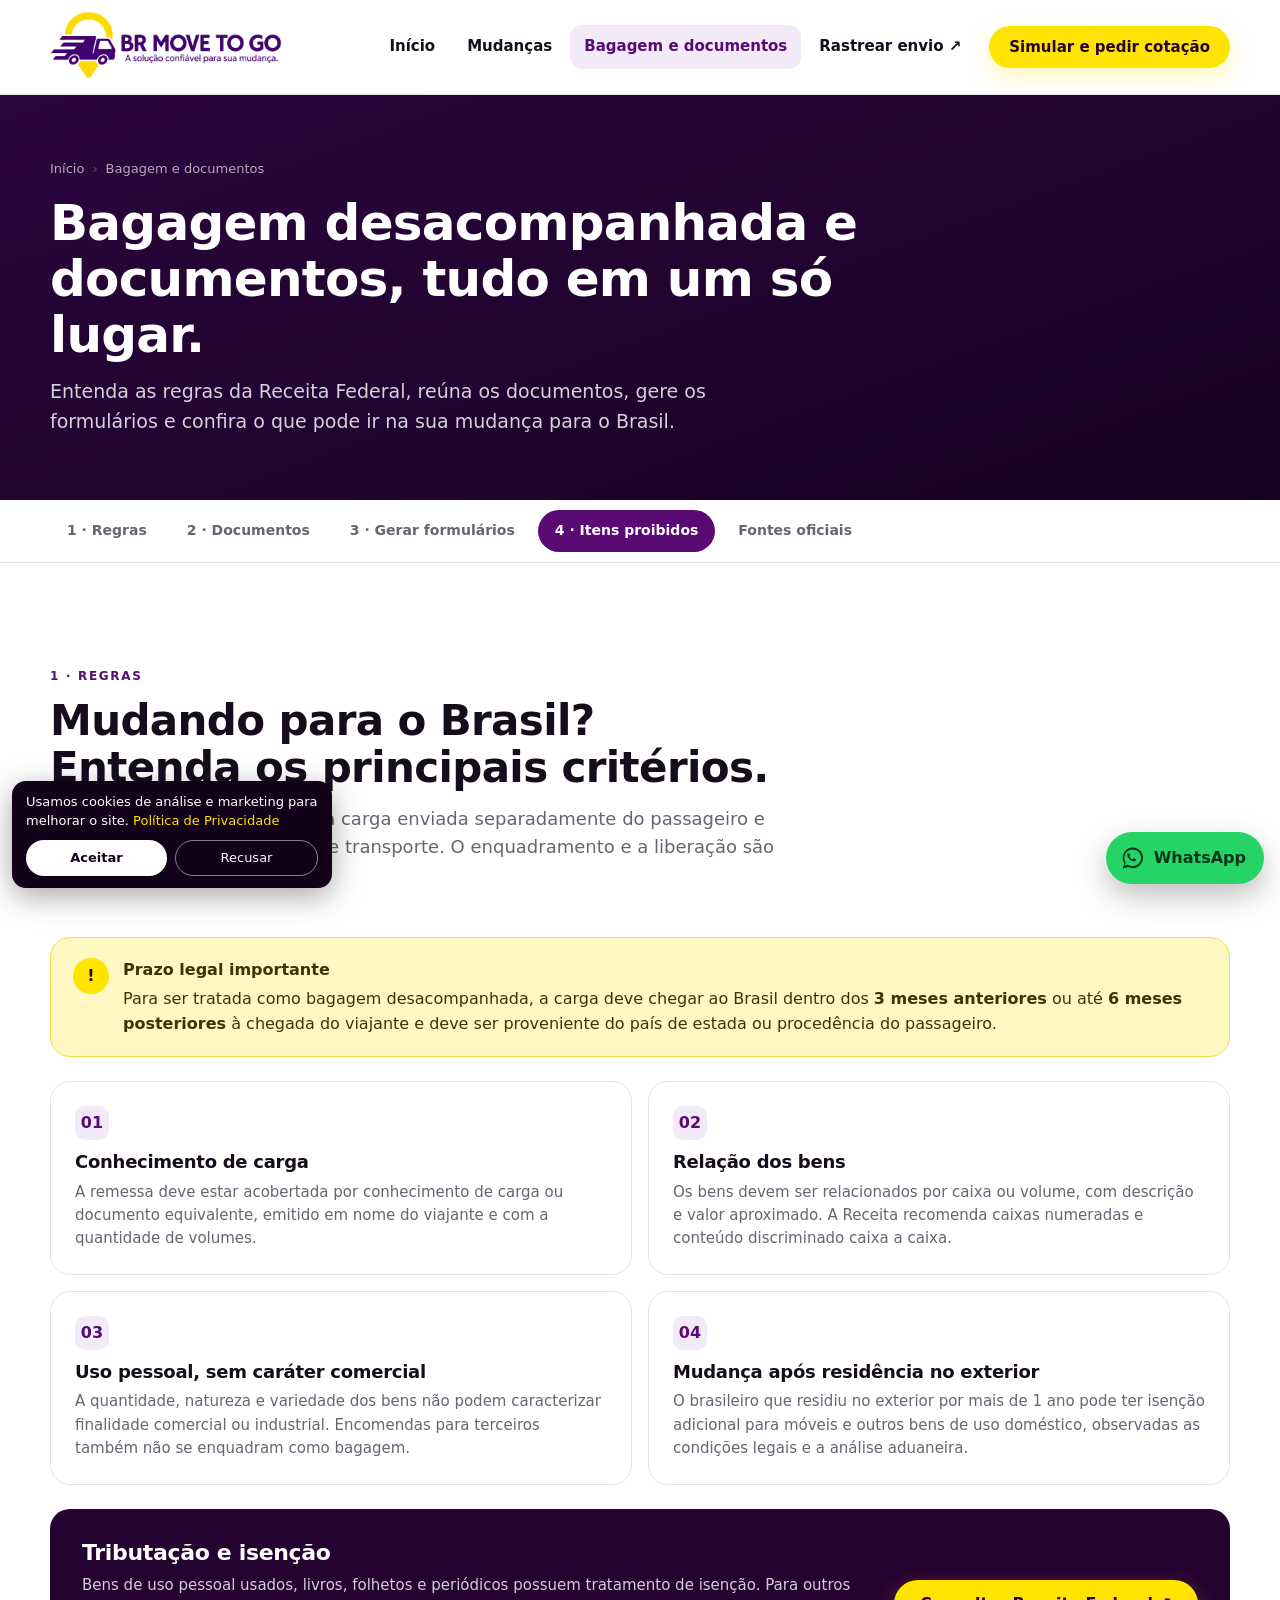
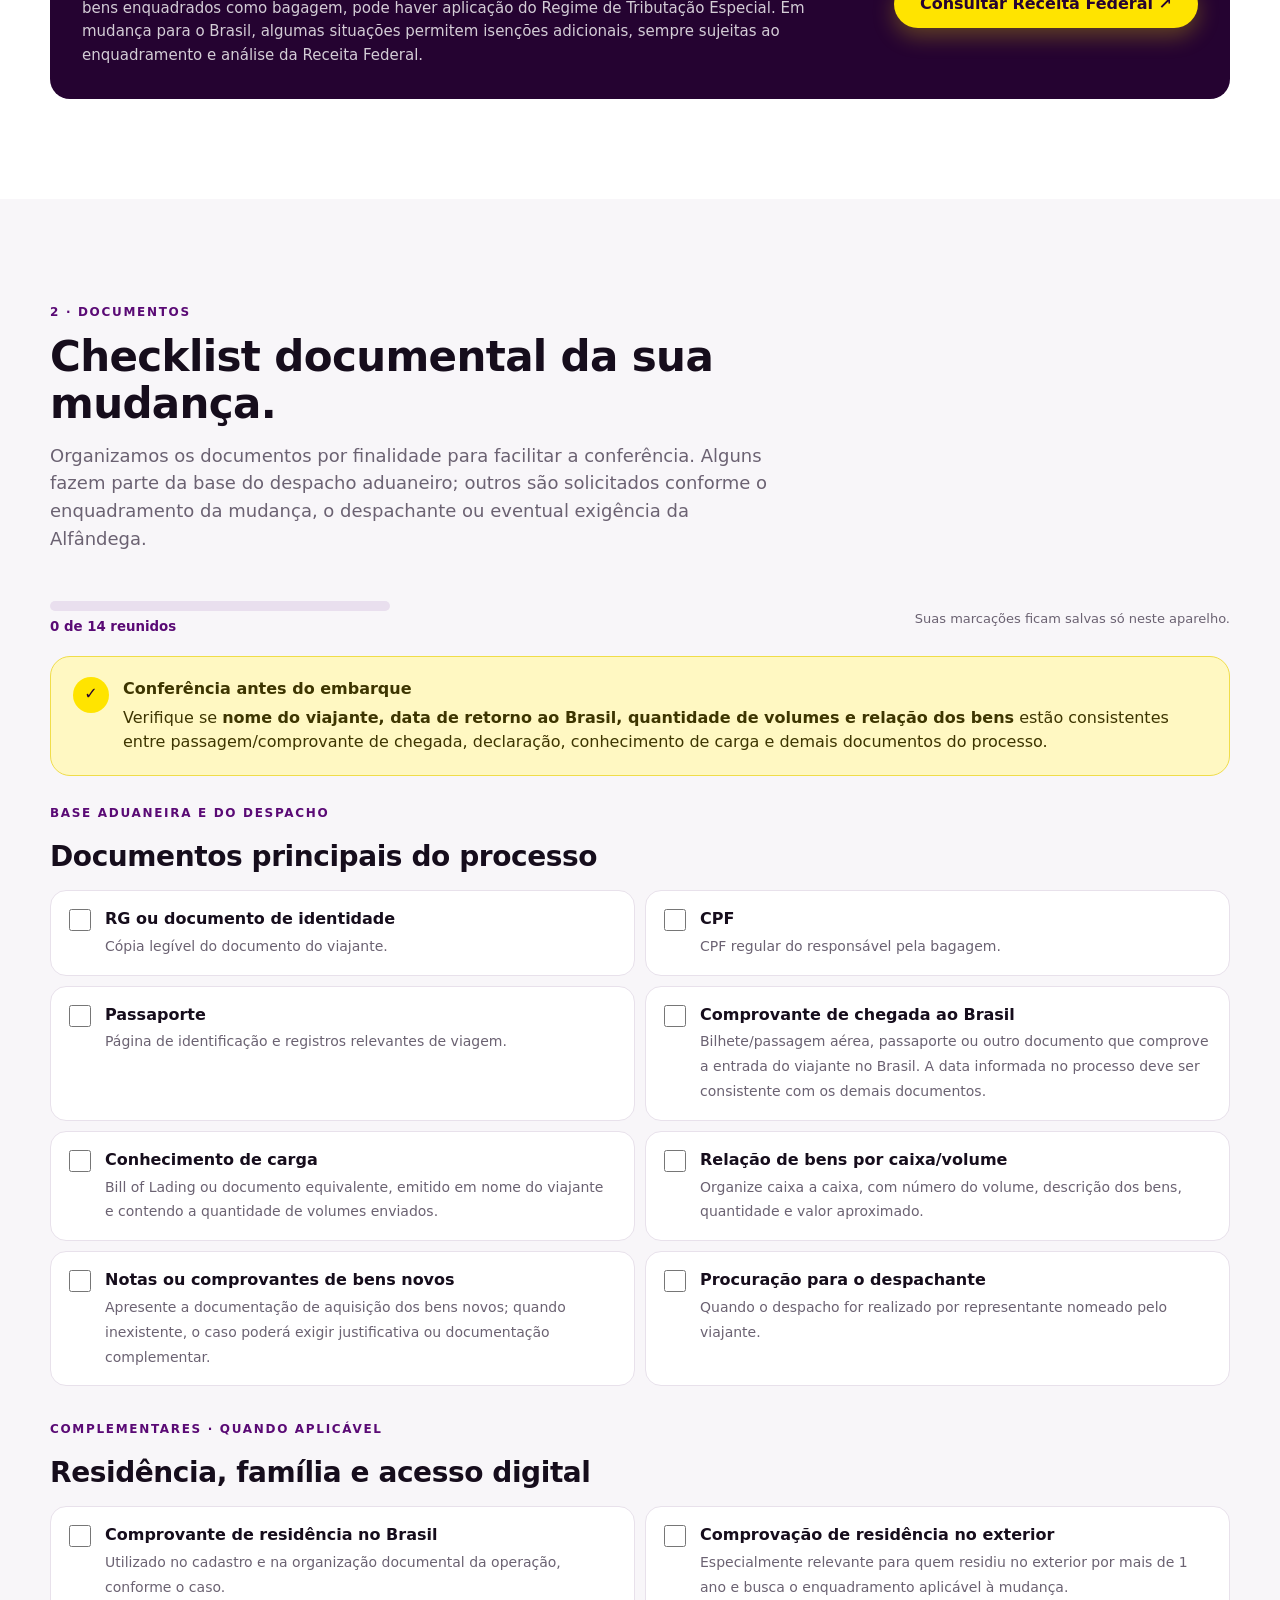
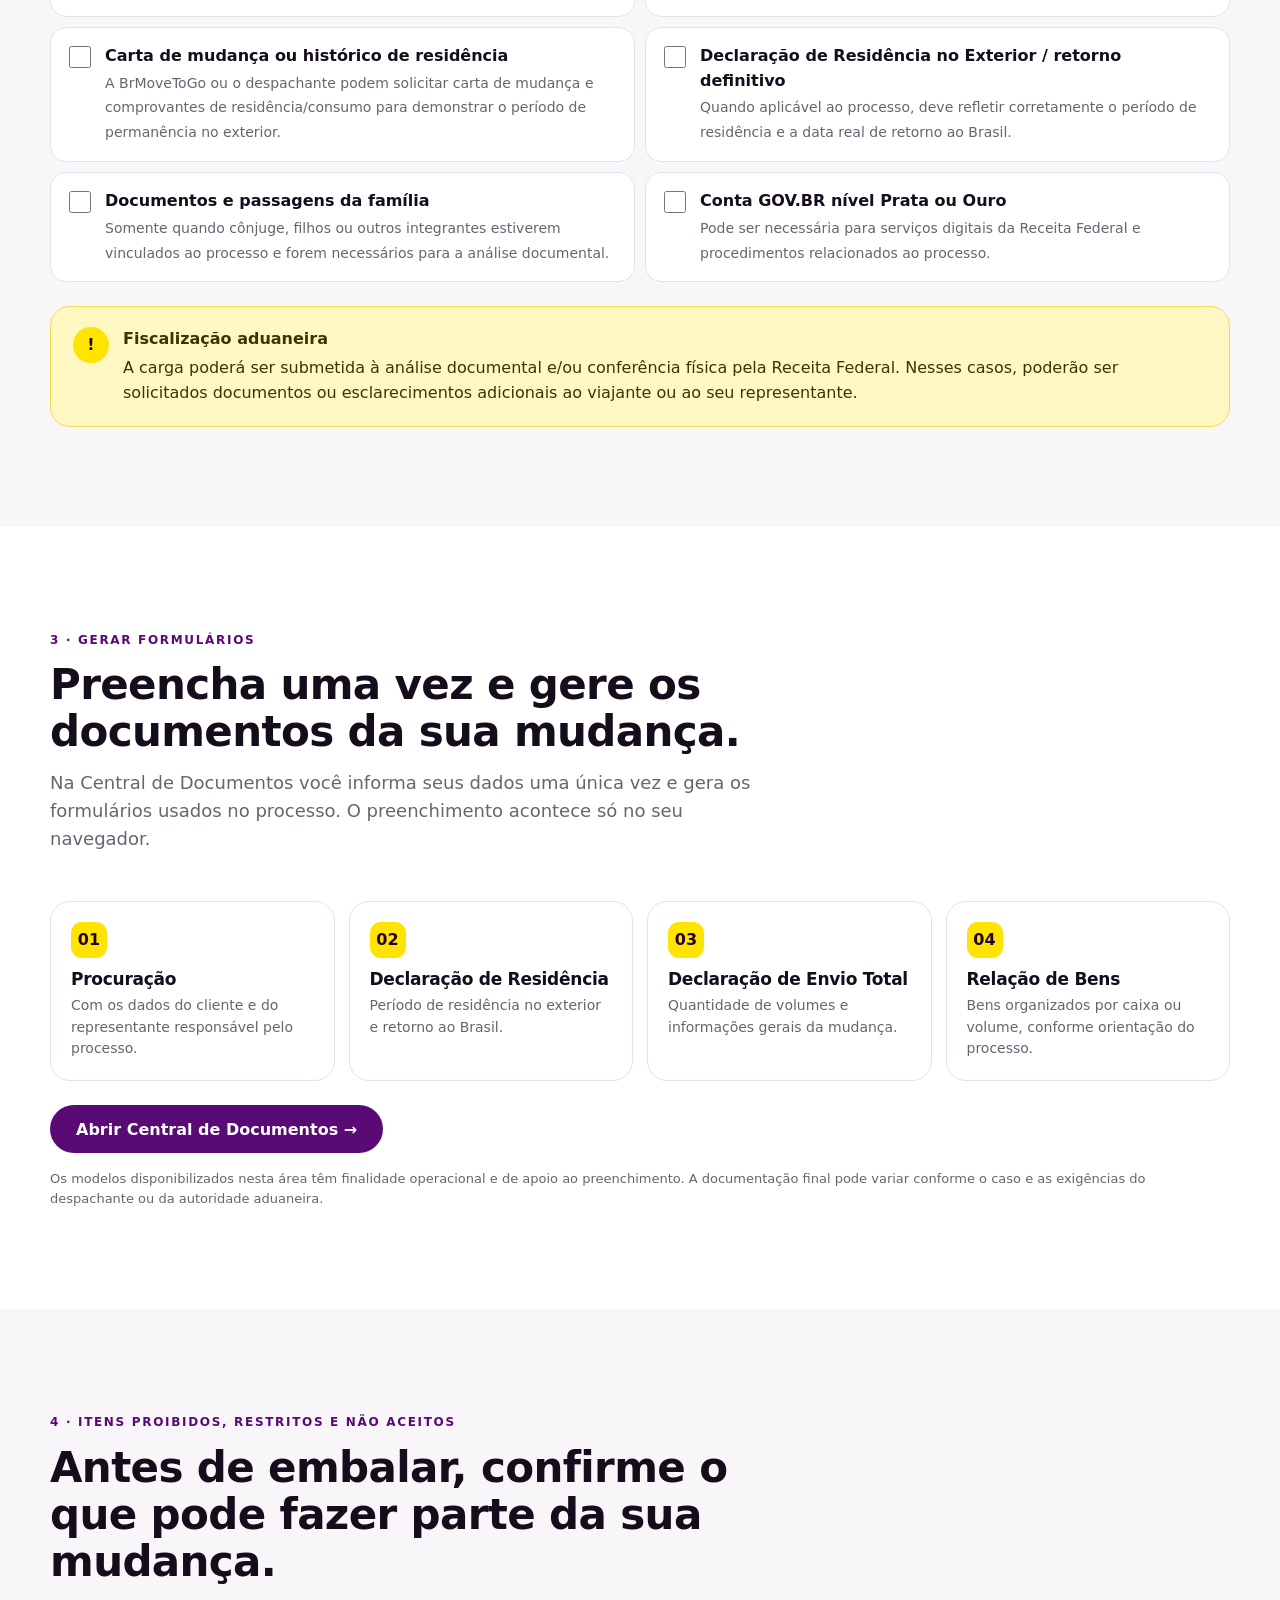
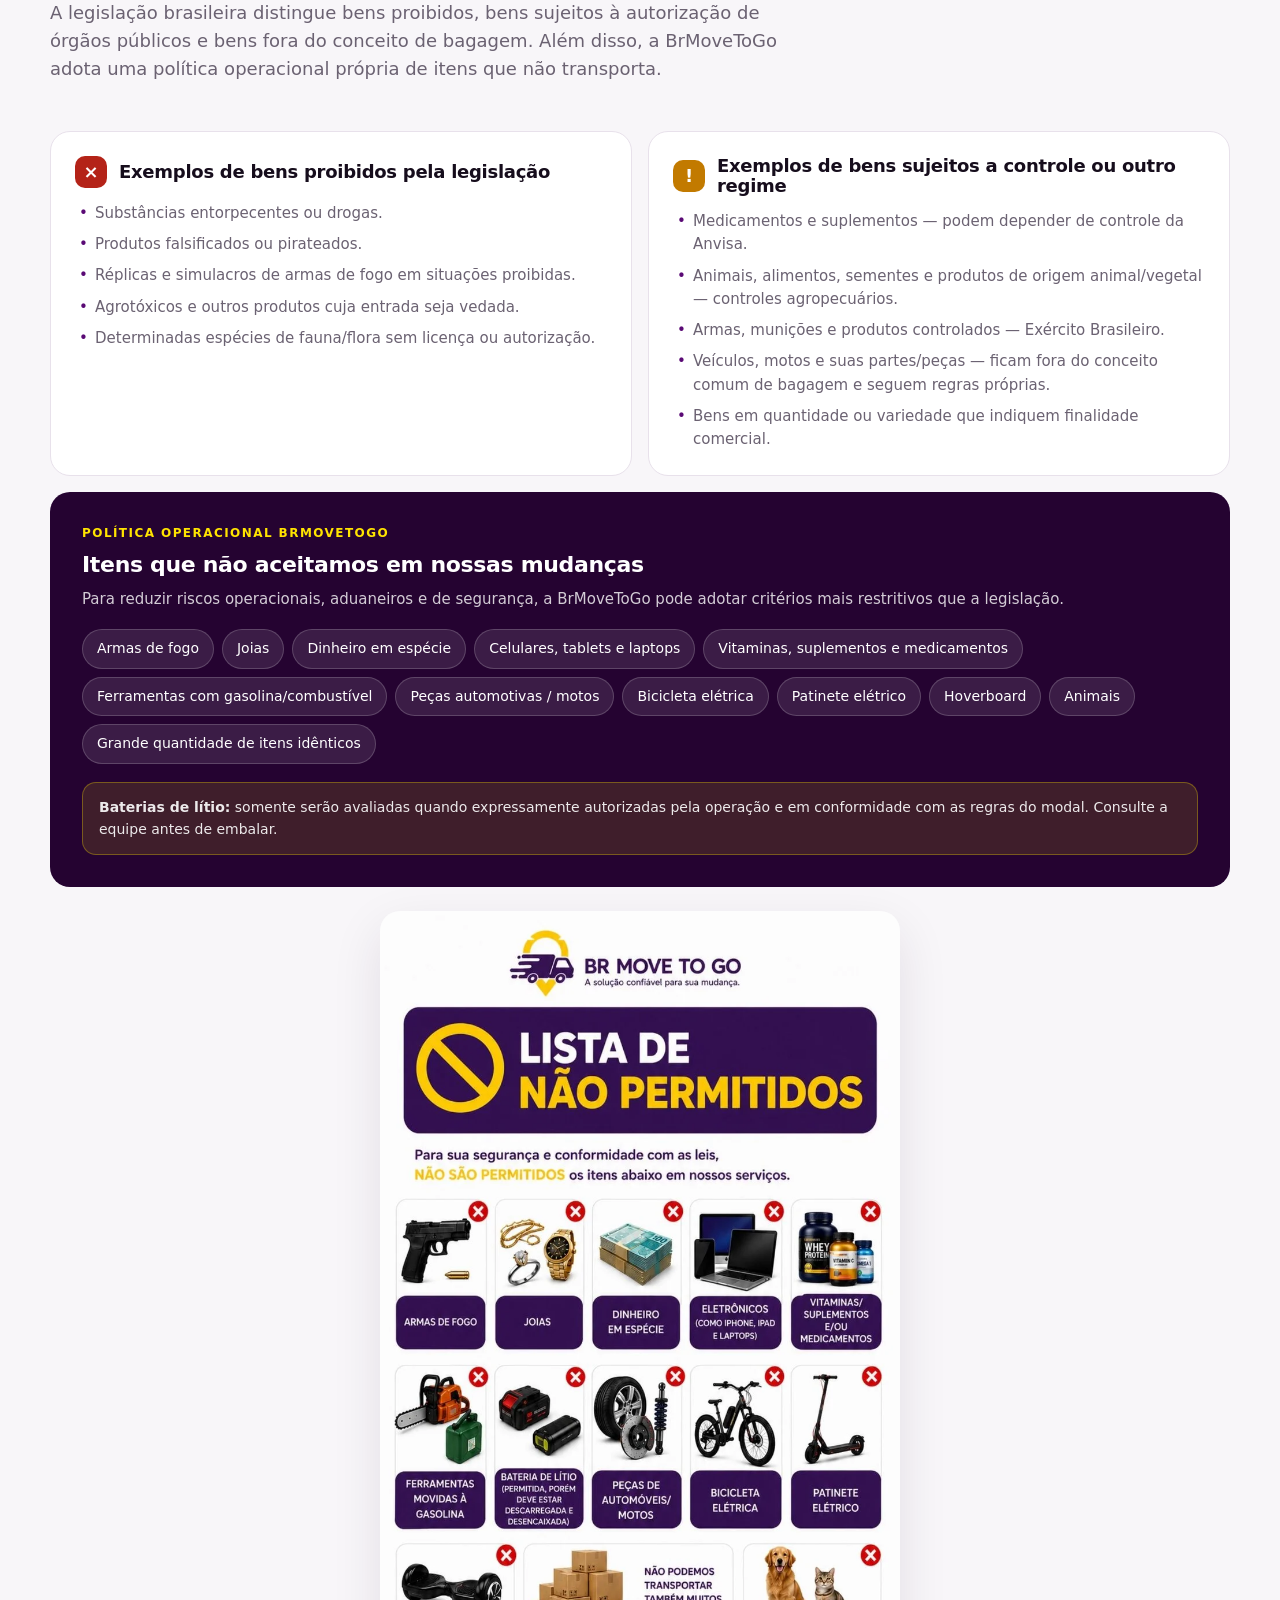
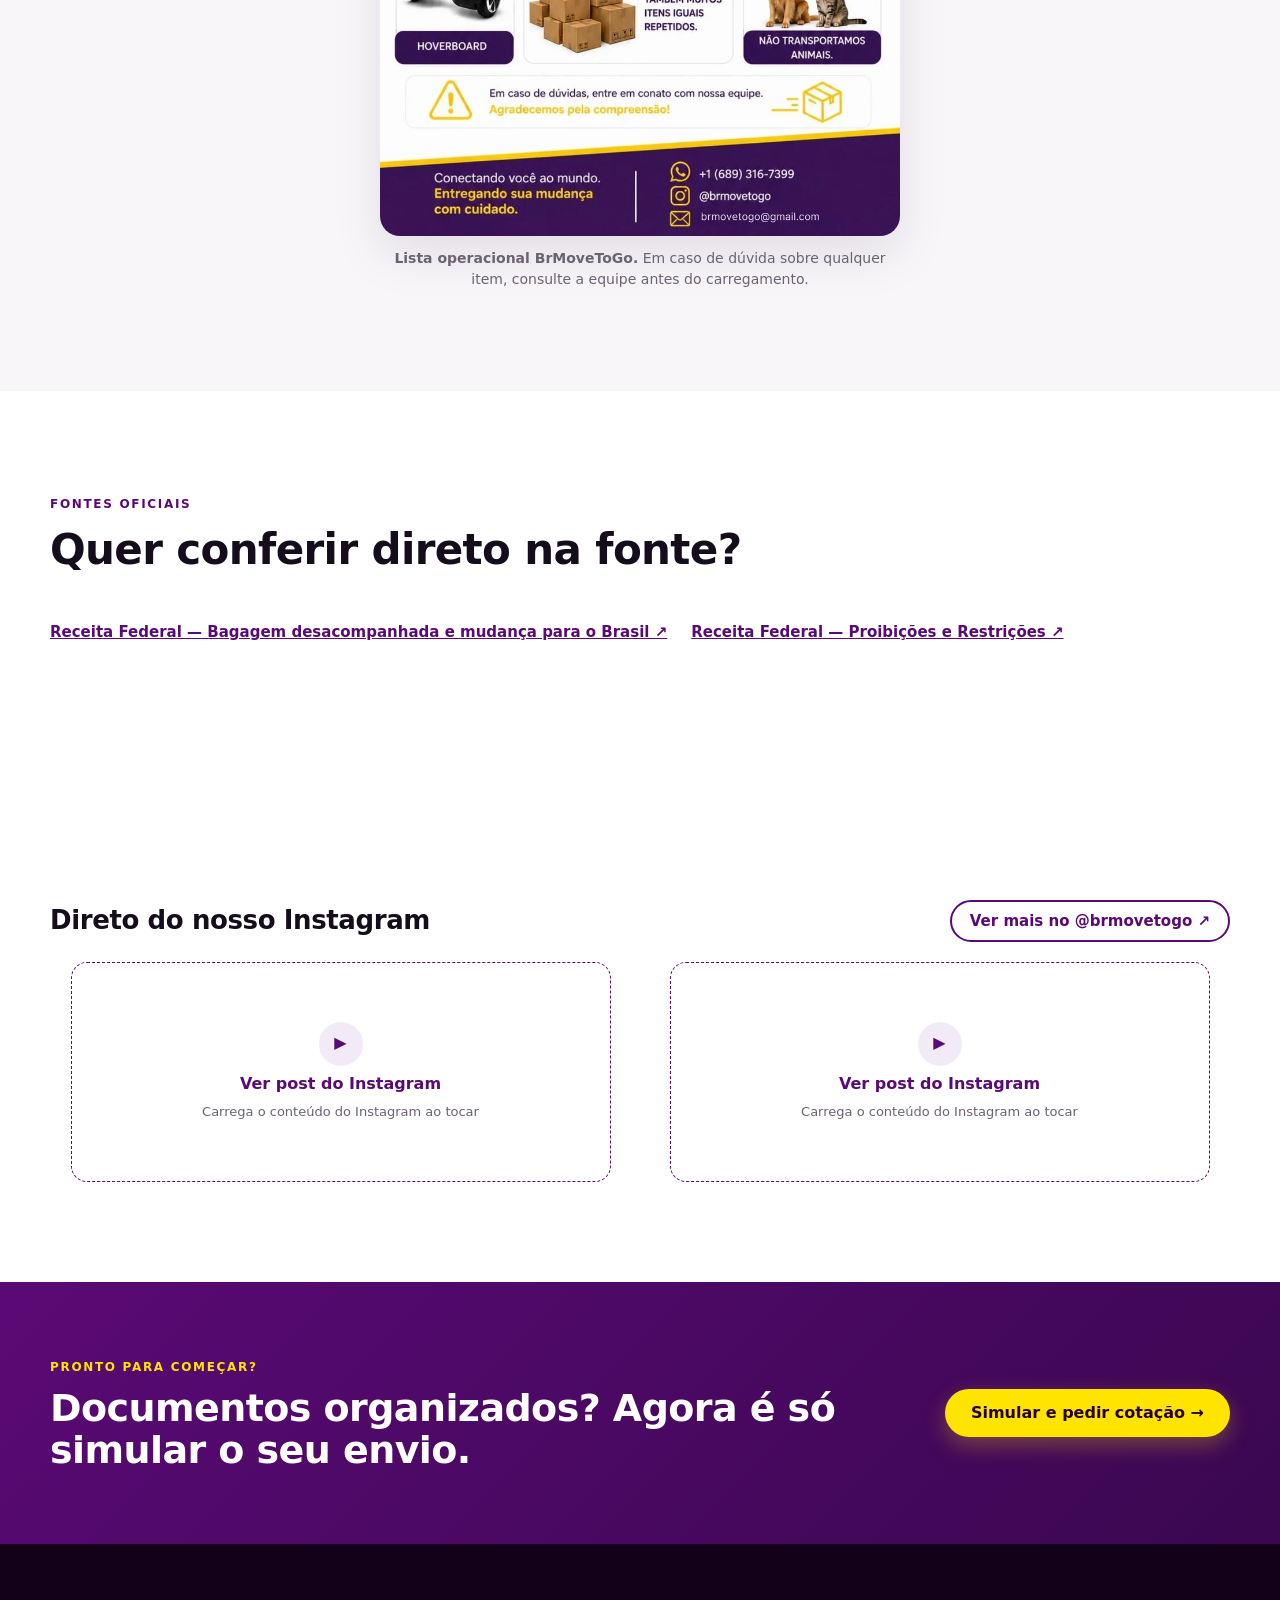
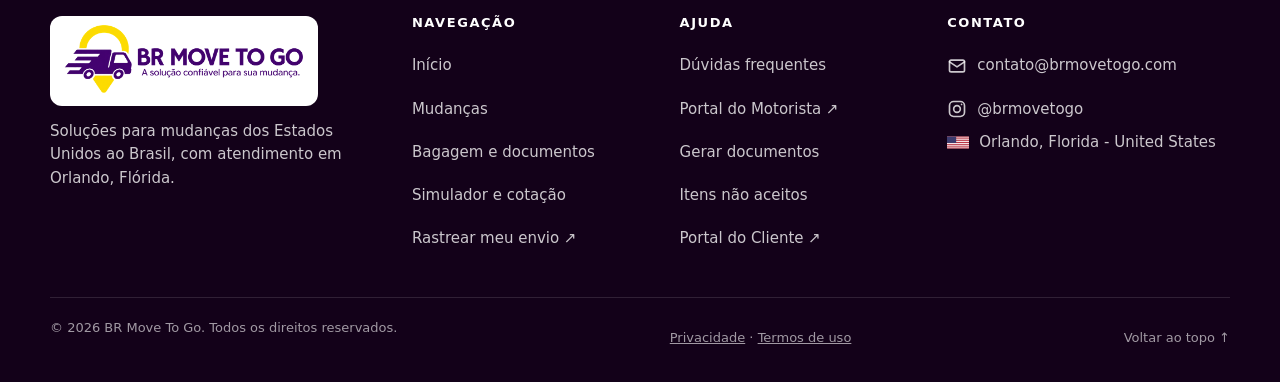
==== commit 2052b42b: "Logo maior no cabeçalho (52/72 px) e rodapé (240 px) Co-Authored-By: Claude Sonnet 5.5 <noreply@anth" ====
--- a/bagagem-e-documentos/index.html
+++ b/bagagem-e-documentos/index.html
@@ -25,7 +25,7 @@
   <link rel="icon" type="image/png" sizes="48x48" href="/img/favicon-48.png">
   <link rel="apple-touch-icon" href="/img/apple-touch-icon.png">
   <script>document.documentElement.className+=' js'</script>
-  <link rel="stylesheet" href="/assets/site.css?v=ux4">
+  <link rel="stylesheet" href="/assets/site.css?v=logo1">
   
 </head>
 <body>
--- a/assets/site.css
+++ b/assets/site.css
@@ -1,4 +1,4 @@
-:root{--purple:#5a0a75;--purple-2:#7f28a0;--purple-dark:#250331;--purple-deep:#130119;--yellow:#ffe400;--yellow-soft:#fff6a6;--ink:#160d1c;--muted:#6b6272;--line:#e8e1eb;--bg:#f8f6f9;--white:#fff;--ok:#16794b;--danger:#b42318;--warn:#8a5a00;--r:20px;--r-sm:12px;--shadow:0 18px 50px rgba(37,3,49,.10);--header-h:68px;--gutter:20px;--font:system-ui,-apple-system,"Segoe UI",Roboto,"Helvetica Neue",Arial,sans-serif}@media(min-width:600px){:root{--gutter:32px}}@media(min-width:1000px){:root{--header-h:76px}}*,*::before,*::after{box-sizing:border-box}html{scroll-behavior:smooth;-webkit-text-size-adjust:100%;scroll-padding-top:calc(var(--header-h) + 64px)}body{margin:0;font-family:var(--font);color:var(--ink);background:#fff;line-height:1.55;-webkit-font-smoothing:antialiased;overflow-x:hidden}body.menu-open{overflow:hidden}img{max-width:100%;height:auto;display:block}a{color:inherit;text-decoration:none}button,input,select,textarea{font:inherit;color:inherit}h1,h2,h3,h4{line-height:1.12;letter-spacing:-.015em;margin:0}p{margin:0}ul{margin:0;padding:0;list-style:none}:focus-visible{outline:3px solid rgba(127,40,160,.55);outline-offset:2px;border-radius:6px}.skip{position:absolute;left:-999px;top:8px;background:var(--yellow);color:var(--purple-dark);padding:10px 14px;border-radius:10px;font-weight:700;z-index:300}.skip:focus{left:8px}.container{width:min(1180px,calc(100% - 2*var(--gutter)));margin-inline:auto}.sr-only{position:absolute;width:1px;height:1px;overflow:hidden;clip:rect(0 0 0 0);white-space:nowrap}.btn{display:inline-flex;align-items:center;justify-content:center;gap:10px;min-height:48px;padding:12px 24px;border-radius:999px;border:2px solid transparent;font-weight:750;font-size:16px;line-height:1.2;cursor:pointer;transition:transform .15s,background .15s,box-shadow .15s;text-align:center}.btn:hover{transform:translateY(-1px)}.btn-primary{background:var(--yellow);color:var(--purple-dark);box-shadow:0 8px 22px rgba(255,228,0,.28)}.btn-primary:hover{background:#fff03a}.btn-purple{background:var(--purple);color:#fff}.btn-purple:hover{background:var(--purple-2)}.btn-ghost{background:transparent;color:#fff;border-color:rgba(255,255,255,.4)}.btn-ghost:hover{background:rgba(255,255,255,.1)}.btn-outline{background:#fff;color:var(--purple);border-color:var(--purple)}.btn-outline:hover{background:#f6edf9}.btn-wa{background:#25d366;color:#06361b}.btn-wa:hover{background:#2fe173}.btn-small{min-height:42px;padding:9px 18px;font-size:15px}.btn[disabled]{opacity:.55;cursor:not-allowed;transform:none}.text-link{display:inline-flex;gap:8px;align-items:center;font-weight:750;color:var(--purple)}.text-link:hover{text-decoration:underline}.site-header{position:sticky;top:0;z-index:200;background:rgba(255,255,255,.97);-webkit-backdrop-filter:saturate(1.4) blur(10px);backdrop-filter:saturate(1.4) blur(10px);border-bottom:1px solid var(--line);transition:box-shadow .2s}.site-header.scrolled{box-shadow:0 8px 28px rgba(37,3,49,.08)}.nav-wrap{display:flex;align-items:center;justify-content:space-between;height:var(--header-h);gap:16px}.brand{display:flex;align-items:center;flex:0 0 auto}.brand img{height:42px;width:auto}@media(min-width:1000px){.brand img{height:50px}}.menu-btn{display:flex;flex-direction:column;justify-content:center;gap:5px;width:48px;height:48px;border:0;background:none;padding:12px;border-radius:12px;cursor:pointer}.menu-btn span{display:block;height:2px;background:var(--purple-dark);border-radius:2px;transition:transform .2s,opacity .2s}.menu-btn[aria-expanded="true"] span:nth-child(1){transform:translateY(7px) rotate(45deg)}.menu-btn[aria-expanded="true"] span:nth-child(2){opacity:0}.menu-btn[aria-expanded="true"] span:nth-child(3){transform:translateY(-7px) rotate(-45deg)}.nav{position:fixed;left:0;right:0;top:var(--header-h);display:flex;flex-direction:column;align-items:stretch;gap:2px;background:#fff;padding:12px var(--gutter) 24px;border-bottom:1px solid var(--line);box-shadow:0 24px 40px rgba(37,3,49,.12);max-height:calc(100vh - var(--header-h));max-height:calc(100dvh - var(--header-h));overflow:auto;opacity:0;visibility:hidden;transform:translateY(-8px);transition:opacity .18s,transform .18s,visibility .18s}.nav.open{opacity:1;visibility:visible;transform:none}.nav a:not(.btn){padding:14px 12px;border-radius:12px;font-weight:650;font-size:17px}.nav a:not(.btn):hover{background:var(--bg)}.nav a[aria-current="page"]{color:var(--purple);background:#f3eaf7}.nav .btn{margin-top:10px}@media(min-width:1000px){.menu-btn{display:none}.nav{position:static;flex-direction:row;align-items:center;gap:4px;padding:0;border:0;box-shadow:none;background:none;max-height:none;overflow:visible;opacity:1;visibility:visible;transform:none}.nav a:not(.btn){padding:10px 14px;font-size:15px}.nav .btn{margin:0 0 0 10px}}.hero{background:radial-gradient(900px 420px at 88% -8%,rgba(127,40,160,.6),transparent 62%),radial-gradient(600px 300px at -5% 110%,rgba(255,228,0,.10),transparent 60%),linear-gradient(160deg,#2b063f 0%,#170120 100%);color:#fff;overflow:hidden}.hero-inner{display:grid;gap:36px;padding:clamp(36px,7vw,84px) 0;align-items:center}@media(min-width:800px){.hero-inner{grid-template-columns:1.2fr .8fr;gap:48px}}.eyebrow{display:inline-flex;align-items:center;gap:10px;font-size:12px;font-weight:800;letter-spacing:.14em;text-transform:uppercase;color:rgba(255,255,255,.78);margin-bottom:18px}.eyebrow::before{content:"";width:28px;height:2px;background:var(--yellow)}.hero h1{font-size:clamp(34px,5.6vw,62px);font-weight:850;margin-bottom:18px}.hero h1 em{font-style:normal;color:var(--yellow)}.hero-lead{font-size:clamp(16px,1.9vw,19px);color:rgba(255,255,255,.82);max-width:34em;margin-bottom:28px}.hero-actions{display:flex;flex-wrap:wrap;gap:12px;margin-bottom:32px}.hero-points{display:grid;grid-template-columns:repeat(3,minmax(0,1fr));gap:12px;max-width:520px}.hero-points div{border-top:1px solid rgba(255,255,255,.22);padding-top:12px;font-size:13px;color:rgba(255,255,255,.8);line-height:1.35}.hero-points b{display:block;color:var(--yellow);font-size:13px;margin-bottom:4px}.hero-photo{position:relative;border-radius:28px;overflow:hidden;box-shadow:0 30px 80px rgba(0,0,0,.35);max-width:460px;width:100%;margin-inline:auto;aspect-ratio:1/1;background:#2b063f}.hero-photo img{width:100%;height:100%;object-fit:cover}.hero-photo-chip{position:absolute;left:14px;right:14px;bottom:14px;display:flex;align-items:center;justify-content:space-between;gap:12px;background:rgba(255,255,255,.96);color:var(--ink);padding:12px 16px;border-radius:16px;font-size:14px;line-height:1.3}.hero-photo-chip b{display:block;font-size:16px;color:var(--purple)}.hero-photo-chip span{font-weight:800;color:var(--purple);white-space:nowrap}.page-hero{background:linear-gradient(160deg,#2b063f 0%,#170120 100%);color:#fff;padding:clamp(34px,6vw,64px) 0}.page-hero h1{font-size:clamp(30px,5vw,50px);font-weight:850;margin-bottom:14px;max-width:18em}.page-hero p{font-size:clamp(16px,1.8vw,19px);color:rgba(255,255,255,.82);max-width:40em}.crumbs{display:flex;flex-wrap:wrap;gap:8px;font-size:13px;color:rgba(255,255,255,.65);margin-bottom:16px}.crumbs a:hover{color:var(--yellow)}.crumbs span[aria-hidden]{opacity:.5}.trust{background:var(--bg);border-bottom:1px solid var(--line)}.trust-grid{display:grid;grid-template-columns:repeat(2,minmax(0,1fr));gap:1px;background:var(--line)}.trust-grid div{background:var(--bg);padding:16px 12px;text-align:center;font-weight:750;font-size:14px;color:var(--purple-dark)}.trust-grid small{display:block;font-weight:500;color:var(--muted);font-size:12px;margin-top:2px}@media(min-width:800px){.trust-grid{grid-template-columns:repeat(4,minmax(0,1fr))}}.section{padding:clamp(52px,8vw,100px) 0}.section-alt{background:var(--bg)}.section-dark{background:linear-gradient(160deg,#2b063f 0%,#170120 100%);color:#fff}.kicker{display:inline-block;font-size:12px;font-weight:850;letter-spacing:.14em;text-transform:uppercase;color:var(--purple);margin-bottom:12px}.section-dark .kicker,.kicker-light{color:var(--yellow)}.section-head{max-width:46rem;margin-bottom:clamp(28px,4vw,48px)}.section-head.center{margin-inline:auto;text-align:center}.section-head h2,.h2{font-size:clamp(26px,4vw,42px);font-weight:850;margin-bottom:14px}.section-head p{color:var(--muted);font-size:clamp(16px,1.6vw,18px)}.section-dark .section-head p{color:rgba(255,255,255,.78)}.cta-row{display:flex;flex-wrap:wrap;gap:12px;margin-top:28px}.cards-3{display:grid;gap:18px}@media(min-width:800px){.cards-3{grid-template-columns:repeat(3,minmax(0,1fr))}}.card{background:#fff;border:1px solid var(--line);border-radius:var(--r);padding:clamp(22px,3vw,30px);display:flex;flex-direction:column;gap:14px}.card.featured{border-color:var(--purple);box-shadow:var(--shadow)}.card h3{font-size:22px;font-weight:800}.card p{color:var(--muted)}.card .tag{align-self:flex-start;background:#f3eaf7;color:var(--purple);font-size:11px;font-weight:850;letter-spacing:.1em;padding:5px 10px;border-radius:999px}.card.featured .tag{background:var(--yellow);color:var(--purple-dark)}.card ul{display:grid;gap:8px;margin:2px 0 6px}.card li{position:relative;padding-left:26px;font-size:15px}.card li::before{content:"✓";position:absolute;left:0;top:0;color:var(--ok);font-weight:900}.card .text-link{margin-top:auto}.price-grid{display:grid;gap:14px;grid-template-columns:repeat(2,minmax(0,1fr))}@media(min-width:1000px){.price-grid{grid-template-columns:repeat(4,minmax(0,1fr));gap:18px}}.price-tile{position:relative;display:flex;flex-direction:column;gap:6px;background:#fff;border:1px solid var(--line);border-radius:var(--r);padding:clamp(16px,2.4vw,24px);transition:border-color .15s,transform .15s,box-shadow .15s}.price-tile:hover{border-color:var(--purple);transform:translateY(-2px);box-shadow:var(--shadow)}.price-tile .tag{font-size:11px;font-weight:850;letter-spacing:.1em;color:var(--purple);text-transform:uppercase}.price-tile h3{font-size:clamp(17px,2vw,21px);font-weight:800}.price-tile .specs{font-size:14px;color:var(--muted)}.price-tile .price{font-size:clamp(26px,3.4vw,36px);font-weight:850;color:var(--purple-dark);margin-top:6px;letter-spacing:-.02em}.price-tile .price small{font-size:13px;font-weight:600;color:var(--muted);letter-spacing:0;margin-left:4px}.price-tile .go{margin-top:auto;padding-top:10px;font-size:14px;font-weight:750;color:var(--purple)}.price-note{margin-top:18px;font-size:14px;color:var(--muted);display:flex;gap:10px}.price-note b{color:var(--purple)}.box-feature{display:grid;gap:24px;align-items:center;margin-top:32px;background:var(--bg);border-radius:var(--r);padding:clamp(18px,3vw,32px)}@media(min-width:800px){.box-feature{grid-template-columns:240px 1fr;gap:36px}}.box-feature img{border-radius:16px;max-width:240px;margin-inline:auto;box-shadow:var(--shadow)}.box-feature h3{font-size:22px;margin-bottom:10px}.box-feature p{color:var(--muted)}.steps{display:grid;gap:14px;counter-reset:s}@media(min-width:800px){.steps{grid-template-columns:repeat(2,minmax(0,1fr))}}@media(min-width:1100px){.steps.four{grid-template-columns:repeat(4,minmax(0,1fr))}}.step{background:rgba(255,255,255,.07);border:1px solid rgba(255,255,255,.14);border-radius:var(--r);padding:22px}.section:not(.section-dark) .step{background:#fff;border-color:var(--line)}.step b{display:inline-grid;place-items:center;width:40px;height:40px;border-radius:12px;background:var(--yellow);color:var(--purple-dark);font-weight:900;margin-bottom:14px}.step h3{font-size:19px;font-weight:800;margin-bottom:8px}.step p{font-size:15px;color:rgba(255,255,255,.78)}.section:not(.section-dark) .step p{color:var(--muted)}.gallery{display:grid;gap:16px}@media(min-width:700px){.gallery{grid-template-columns:repeat(3,minmax(0,1fr))}}.shot{margin:0;border-radius:var(--r);overflow:hidden;background:var(--purple-dark);position:relative;min-height:260px}.shot img{width:100%;height:100%;object-fit:cover;aspect-ratio:4/5}.shot figcaption{position:absolute;inset:auto 0 0 0;padding:44px 18px 16px;background:linear-gradient(transparent,rgba(19,1,25,.88));color:#fff;font-size:14px;line-height:1.35}.shot figcaption b{display:block;font-size:16px;margin-bottom:2px}.track-card{background:var(--purple);color:#fff;border-radius:var(--r);padding:clamp(22px,3vw,30px);display:flex;flex-direction:column;gap:14px;justify-content:center}.track-card h3{font-size:24px;font-weight:800}.track-card p{color:rgba(255,255,255,.82)}.track-card .btn{align-self:flex-start}.split{display:grid;gap:clamp(24px,4vw,56px);align-items:center}@media(min-width:900px){.split{grid-template-columns:1fr 1fr}}.callout{background:#fff8c2;border:1px solid #f0dd4a;border-radius:var(--r);padding:20px 22px;display:flex;gap:14px;color:#3d3500}.callout .ico{flex:0 0 36px;height:36px;border-radius:50%;background:var(--yellow);display:grid;place-items:center;font-weight:900;color:var(--purple-dark)}.callout strong{display:block;margin-bottom:4px}.link-list{display:grid;gap:10px;margin-top:20px}.link-list a{display:flex;align-items:center;justify-content:space-between;gap:12px;background:#fff;border:1px solid var(--line);border-radius:14px;padding:14px 18px;font-weight:700}.link-list a:hover{border-color:var(--purple);color:var(--purple)}.link-list small{display:block;font-weight:500;color:var(--muted);font-size:13px}.faq-list{display:grid;gap:12px;max-width:52rem;margin-inline:auto}.faq-list details{background:#fff;border:1px solid var(--line);border-radius:16px;padding:0 20px}.faq-list summary{list-style:none;cursor:pointer;display:flex;justify-content:space-between;gap:16px;align-items:center;padding:18px 0;font-weight:750;font-size:17px}.faq-list summary::-webkit-details-marker{display:none}.faq-list summary::after{content:"+";font-size:24px;line-height:1;color:var(--purple);transition:transform .2s}.faq-list details[open] summary::after{transform:rotate(45deg)}.faq-list details p{padding:0 0 18px;color:var(--muted)}.faq-list details a{color:var(--purple);font-weight:700;text-decoration:underline}.final-cta{background:linear-gradient(135deg,var(--purple) 0%,#3a0750 100%);color:#fff;padding:clamp(40px,6vw,72px) 0}.final-cta .container{display:grid;gap:24px;align-items:center}@media(min-width:800px){.final-cta .container{grid-template-columns:1fr auto}}.final-cta span{font-size:12px;font-weight:850;letter-spacing:.14em;color:var(--yellow)}.final-cta h2{font-size:clamp(24px,3.6vw,38px);font-weight:850;margin-top:8px;max-width:22em}.subnav{position:sticky;top:var(--header-h);z-index:150;background:#fff;border-bottom:1px solid var(--line)}.subnav .container{display:flex;gap:6px;overflow-x:auto;scrollbar-width:none;padding-block:10px}.subnav .container::-webkit-scrollbar{display:none}.subnav a{flex:0 0 auto;padding:9px 16px;border-radius:999px;font-weight:700;font-size:14px;color:var(--muted);white-space:nowrap;border:1px solid transparent}.subnav a:hover{color:var(--purple)}.subnav a.active{background:var(--purple);color:#fff}.criteria{display:grid;gap:16px;margin-top:24px}@media(min-width:800px){.criteria{grid-template-columns:repeat(2,minmax(0,1fr))}}.criteria article{background:#fff;border:1px solid var(--line);border-radius:var(--r);padding:24px}.criteria article span{display:inline-grid;place-items:center;width:34px;height:34px;border-radius:10px;background:#f3eaf7;color:var(--purple);font-weight:900;margin-bottom:12px}.criteria h3{font-size:18px;font-weight:800;margin-bottom:8px}.criteria p{color:var(--muted);font-size:15px}.tax{display:grid;gap:18px;align-items:center;margin-top:24px;background:var(--purple-dark);color:#fff;border-radius:var(--r);padding:clamp(22px,3vw,32px)}@media(min-width:800px){.tax{grid-template-columns:1fr auto}}.tax h3{font-size:22px;margin-bottom:8px}.tax p{color:rgba(255,255,255,.8);font-size:15px}.checklist-head{display:flex;flex-wrap:wrap;gap:14px;align-items:center;justify-content:space-between;margin-bottom:18px}.progress{flex:1 1 220px;max-width:340px}.progress-bar{height:10px;border-radius:999px;background:#e9dfee;overflow:hidden}.progress-bar i{display:block;height:100%;width:0;background:linear-gradient(90deg,var(--purple),var(--purple-2));border-radius:999px;transition:width .25s}.progress small{display:block;margin-top:6px;font-weight:700;color:var(--purple)}.checklist{display:grid;gap:10px}@media(min-width:900px){.checklist{grid-template-columns:repeat(2,minmax(0,1fr))}}.checklist label{display:flex;gap:14px;align-items:flex-start;background:#fff;border:1.5px solid var(--line);border-radius:16px;padding:16px 18px;cursor:pointer;transition:border-color .15s,background .15s}.checklist label:hover{border-color:var(--purple-2)}.checklist input{flex:0 0 auto;width:22px;height:22px;margin:2px 0 0;accent-color:var(--purple)}.checklist label:has(input:checked){background:#f6fbf8;border-color:#9fd2b6}.checklist b{display:block;font-size:16px;margin-bottom:2px}.checklist small{color:var(--muted);font-size:14px;line-height:1.45}.note{margin-top:16px;font-size:13px;color:var(--muted)}.doc-grid{display:grid;gap:14px;margin-bottom:24px}@media(min-width:700px){.doc-grid{grid-template-columns:repeat(2,minmax(0,1fr))}}@media(min-width:1100px){.doc-grid{grid-template-columns:repeat(4,minmax(0,1fr))}}.doc-card{background:#fff;border:1px solid var(--line);border-radius:var(--r);padding:20px}.doc-card .doc-no{display:inline-grid;place-items:center;width:36px;height:36px;border-radius:11px;background:var(--yellow);color:var(--purple-dark);font-weight:900;margin-bottom:12px}.doc-card h3{font-size:17px;font-weight:800;margin-bottom:6px}.doc-card p{font-size:14px;color:var(--muted)}.workspace{display:none;margin-top:24px;background:#fff;border:1px solid var(--line);border-radius:var(--r);overflow:hidden;box-shadow:var(--shadow)}.workspace.open{display:block}.workspace-head{display:flex;justify-content:space-between;align-items:center;gap:12px;padding:14px 18px;background:var(--purple-dark);color:#fff;flex-wrap:wrap}.workspace-head .actions{display:flex;gap:8px;flex-wrap:wrap}.workspace-head a,.workspace-head button{border:0;border-radius:10px;background:rgba(255,255,255,.14);color:#fff;font-weight:700;padding:9px 14px;cursor:pointer;font-size:14px}.workspace-head button{background:var(--yellow);color:var(--purple-dark)}.workspace iframe{display:block;width:100%;height:900px;border:0;background:#fff}.rules{display:grid;gap:16px}@media(min-width:900px){.rules{grid-template-columns:repeat(2,minmax(0,1fr))}}.rule{background:#fff;border:1px solid var(--line);border-radius:var(--r);padding:24px}.rule h3{display:flex;gap:12px;align-items:center;font-size:18px;margin-bottom:14px}.rule h3 span{flex:0 0 32px;height:32px;border-radius:10px;display:grid;place-items:center;font-weight:900;color:#fff;background:var(--danger)}.rule.restricted h3 span{background:#c27a00}.rule li{position:relative;padding-left:20px;margin-top:8px;font-size:15px;color:var(--muted)}.rule li::before{content:"•";position:absolute;left:4px;color:var(--purple)}.policy{background:var(--purple-dark);color:#fff;border-radius:var(--r);padding:clamp(22px,3vw,32px)}.policy .label{font-size:12px;font-weight:850;letter-spacing:.12em;color:var(--yellow);margin-bottom:10px}.policy h3{font-size:22px;margin-bottom:10px}.policy p{color:rgba(255,255,255,.8);font-size:15px}.chips{display:flex;flex-wrap:wrap;gap:8px;margin:18px 0}.chips span{background:rgba(255,255,255,.1);border:1px solid rgba(255,255,255,.18);padding:8px 14px;border-radius:999px;font-size:14px}.battery{background:rgba(255,228,0,.12);border:1px solid rgba(255,228,0,.3);border-radius:14px;padding:14px 16px;font-size:14px;color:rgba(255,255,255,.9)}.art{margin:24px auto 0;max-width:520px;text-align:center}.art img{border-radius:var(--r);box-shadow:var(--shadow);margin-inline:auto}.art figcaption{margin-top:12px;color:var(--muted);font-size:14px}.sources{display:flex;flex-wrap:wrap;gap:10px 24px;margin-top:20px;font-size:15px}.sources a{color:var(--purple);font-weight:700;text-decoration:underline}.mt{margin-top:clamp(36px,5vw,60px)}.sim{display:grid;gap:22px;align-items:start}@media(min-width:1000px){.sim{grid-template-columns:minmax(0,1fr) 380px;gap:28px}.sim-summary{position:sticky;top:calc(var(--header-h) + 20px)}}.sim-main{display:grid;gap:22px;min-width:0}.step-card{background:#fff;border:1px solid var(--line);border-radius:var(--r);padding:clamp(18px,3vw,30px);box-shadow:0 4px 18px rgba(37,3,49,.04)}.step-title{display:flex;gap:14px;align-items:center;margin-bottom:6px}.step-title b{flex:0 0 38px;height:38px;border-radius:12px;background:var(--yellow);color:var(--purple-dark);display:grid;place-items:center;font-weight:900}.step-title h2{font-size:clamp(20px,2.6vw,24px);font-weight:800}.step-sub{color:var(--muted);font-size:15px;margin:0 0 18px 52px}@media(max-width:599px){.step-sub{margin-left:0}}.item{display:grid;grid-template-columns:1fr auto;gap:10px 18px;align-items:center;padding:16px 0;border-top:1px solid var(--line)}.item:first-of-type{border-top:0}.item h3{font-size:18px;font-weight:800;display:flex;flex-wrap:wrap;gap:8px;align-items:center}.item h3 em{font-style:normal;font-size:11px;font-weight:850;letter-spacing:.1em;color:var(--purple);background:#f3eaf7;border-radius:999px;padding:3px 9px;text-transform:uppercase}.item .specs{font-size:14px;color:var(--muted);margin-top:2px}.item .unit{font-weight:800;color:var(--purple-dark);margin-top:4px}.item-right{display:grid;gap:6px;justify-items:end}.stepper{display:inline-flex;align-items:center;border:1.5px solid #d9cfde;border-radius:14px;overflow:hidden;background:#fff}.stepper button{width:46px;height:46px;border:0;background:#f6f1f8;font-size:22px;font-weight:700;cursor:pointer;color:var(--purple)}.stepper button:hover{background:#ecdff2}.stepper input{width:56px;height:46px;border:0;text-align:center;font-size:18px;font-weight:800;-moz-appearance:textfield;appearance:textfield;padding:0;background:#fff}.stepper input::-webkit-outer-spin-button,.stepper input::-webkit-inner-spin-button{-webkit-appearance:none;margin:0}.subtotal{font-size:14px;font-weight:700;color:var(--muted);min-height:20px}.subtotal.on{color:var(--ok)}@media(max-width:479px){.item{grid-template-columns:1fr}.item-right{justify-items:start;grid-template-columns:auto 1fr;align-items:center}}.fields{display:grid;grid-template-columns:repeat(12,minmax(0,1fr));gap:14px}.field{grid-column:span 12;display:grid;gap:6px;align-content:start}@media(min-width:600px){.c-3{grid-column:span 3}.c-4{grid-column:span 4}.c-5{grid-column:span 5}.c-6{grid-column:span 6}.c-7{grid-column:span 7}.c-8{grid-column:span 8}.c-9{grid-column:span 9}}.field label{font-weight:700;font-size:14px}.field label i{font-style:normal;color:var(--danger)}.field label small{font-weight:500;color:var(--muted)}.input,.field input,.field select,.field textarea{width:100%;min-height:50px;padding:12px 14px;border:1.5px solid #d9cfde;border-radius:12px;background:#fff;font-size:16px;transition:border-color .15s,box-shadow .15s}.field textarea{min-height:104px;resize:vertical}.field input:focus,.field select:focus,.field textarea:focus{outline:0;border-color:var(--purple);box-shadow:0 0 0 4px rgba(90,10,117,.14)}.field input.auto{background:#f6fbf8;border-color:#9fd2b6}.field input:user-invalid,.field select:user-invalid{border-color:var(--danger)}.hint{font-size:13px;min-height:19px;color:var(--muted)}.hint.loading{color:var(--purple)}.hint.ok{color:var(--ok);font-weight:700}.hint.err{color:var(--danger);font-weight:600}.addr{border:1px solid var(--line);border-radius:16px;padding:clamp(14px,2.4vw,22px);background:#fcfbfd}.addr + .addr{margin-top:18px}.addr h3{display:flex;align-items:center;gap:10px;font-size:17px;font-weight:800;margin-bottom:14px}.flag{display:inline-grid;place-items:center;height:26px;padding:0 10px;border-radius:999px;background:var(--purple);color:#fff;font-size:12px;font-weight:850;letter-spacing:.08em}.sim-summary{background:var(--purple-dark);color:#fff;border-radius:var(--r);padding:clamp(20px,3vw,28px);display:grid;gap:16px}.sim-summary h2{font-size:20px;font-weight:800}.sum-lines{display:grid;gap:8px;font-size:15px;min-height:24px}.sum-lines .empty{color:rgba(255,255,255,.65)}.sum-lines div{display:flex;justify-content:space-between;gap:12px;color:rgba(255,255,255,.88)}.sum-lines div span:last-child{white-space:nowrap;font-weight:700}.sum-total{display:flex;justify-content:space-between;align-items:baseline;gap:12px;border-top:1px solid rgba(255,255,255,.2);padding-top:16px}.sum-total span{font-size:13px;font-weight:800;letter-spacing:.1em;color:rgba(255,255,255,.7)}.sum-total strong{font-size:clamp(28px,4vw,34px);color:var(--yellow);letter-spacing:-.02em}.sum-meta{display:grid;grid-template-columns:1fr 1fr;gap:10px}.sum-meta div{background:rgba(255,255,255,.08);border-radius:12px;padding:10px 12px}.sum-meta small{display:block;font-size:11px;font-weight:800;letter-spacing:.1em;color:rgba(255,255,255,.6)}.sum-meta strong{font-size:17px}.sum-note{font-size:13px;color:rgba(255,255,255,.7);line-height:1.5}.form-error{display:none;background:#fdecea;border:1px solid #f5b8b0;color:#7a1710;border-radius:12px;padding:12px 14px;font-size:14px;font-weight:600}.form-error.on{display:block}.sent{display:none;background:#eaf7f0;border:1px solid #9fd2b6;color:#0e4b2c;border-radius:14px;padding:16px;font-size:14px}.sent.on{display:block}.sent .btn{margin-top:10px;min-height:40px;padding:8px 16px;font-size:14px}.sim-bar{position:fixed;left:0;right:0;bottom:0;z-index:180;display:none;align-items:center;justify-content:space-between;gap:12px;background:var(--purple-dark);color:#fff;padding:12px var(--gutter) calc(12px + env(safe-area-inset-bottom));box-shadow:0 -10px 30px rgba(0,0,0,.25)}.sim-bar.on{display:flex}.sim-bar small{display:block;font-size:11px;letter-spacing:.1em;font-weight:800;color:rgba(255,255,255,.65)}.sim-bar strong{font-size:20px;color:var(--yellow)}@media(min-width:1000px){.sim-bar{display:none!important}}.site-footer{background:var(--purple-deep);color:rgba(255,255,255,.78);padding:clamp(44px,6vw,72px) 0 24px;font-size:15px}.footer-grid{display:grid;gap:32px;grid-template-columns:repeat(2,minmax(0,1fr))}.footer-brand{grid-column:1/-1}.footer-brand img{width:190px;margin-bottom:14px}.footer-brand p{max-width:30em}@media(min-width:900px){.footer-grid{grid-template-columns:1.4fr 1fr 1fr 1.2fr}.footer-brand{grid-column:auto}}.site-footer h4{color:#fff;font-size:13px;letter-spacing:.12em;text-transform:uppercase;margin-bottom:14px}.site-footer li{margin-bottom:10px}.site-footer a:hover{color:var(--yellow)}.footer-bottom{display:flex;flex-wrap:wrap;gap:10px 24px;justify-content:space-between;border-top:1px solid rgba(255,255,255,.12);margin-top:36px;padding-top:20px;font-size:13px;color:rgba(255,255,255,.6)}.footer-bottom button{background:none;border:0;padding:0;color:inherit;text-decoration:underline;cursor:pointer;font-size:13px}.footer-bottom button:hover{color:var(--yellow)}.wa-float{position:fixed;right:max(16px,env(safe-area-inset-right));bottom:max(16px,env(safe-area-inset-bottom));z-index:190;display:flex;align-items:center;gap:8px;min-height:52px;padding:0 18px 0 14px;border-radius:999px;background:#25d366;color:#06361b;font-weight:800;box-shadow:0 12px 30px rgba(0,0,0,.25)}.wa-float svg{width:26px;height:26px;fill:currentColor}body.has-simbar .wa-float{bottom:calc(84px + env(safe-area-inset-bottom))}@media(max-width:480px){.wa-float b{display:none}.wa-float{padding:0 13px}}.legal-modal{position:fixed;inset:0;z-index:400;display:none;align-items:center;justify-content:center;padding:20px;background:rgba(19,1,25,.7)}.legal-modal.open{display:flex}.legal-dialog{position:relative;background:#fff;border-radius:var(--r);padding:clamp(24px,4vw,36px);max-width:560px;width:100%;max-height:88vh;overflow:auto}.legal-dialog h2{font-size:26px;margin-bottom:14px}.legal-dialog p{color:var(--muted);margin-bottom:12px}.legal-dialog small{color:#8a8191}.legal-close{position:absolute;right:12px;top:10px;width:44px;height:44px;border:0;background:none;font-size:30px;cursor:pointer;color:var(--muted)}.js .reveal{opacity:0;transform:translateY(16px);transition:opacity .5s ease,transform .5s ease}.js .reveal.visible{opacity:1;transform:none}@media(prefers-reduced-motion:reduce){html{scroll-behavior:auto}.js .reveal{opacity:1;transform:none;transition:none}.btn,.price-tile{transition:none}}@media print{.site-header,.wa-float,.sim-bar,.subnav{display:none!important}}
+:root{--purple:#5a0a75;--purple-2:#7f28a0;--purple-dark:#250331;--purple-deep:#130119;--yellow:#ffe400;--yellow-soft:#fff6a6;--ink:#160d1c;--muted:#6b6272;--line:#e8e1eb;--bg:#f8f6f9;--white:#fff;--ok:#16794b;--danger:#b42318;--warn:#8a5a00;--r:20px;--r-sm:12px;--shadow:0 18px 50px rgba(37,3,49,.10);--header-h:72px;--gutter:20px;--font:system-ui,-apple-system,"Segoe UI",Roboto,"Helvetica Neue",Arial,sans-serif}@media(min-width:600px){:root{--gutter:32px}}@media(min-width:1000px){:root{--header-h:94px}}*,*::before,*::after{box-sizing:border-box}html{scroll-behavior:smooth;-webkit-text-size-adjust:100%;scroll-padding-top:calc(var(--header-h) + 64px)}body{margin:0;font-family:var(--font);color:var(--ink);background:#fff;line-height:1.55;-webkit-font-smoothing:antialiased;overflow-x:hidden}body.menu-open{overflow:hidden}img{max-width:100%;height:auto;display:block}a{color:inherit;text-decoration:none}button,input,select,textarea{font:inherit;color:inherit}h1,h2,h3,h4{line-height:1.12;letter-spacing:-.015em;margin:0}p{margin:0}ul{margin:0;padding:0;list-style:none}:focus-visible{outline:3px solid rgba(127,40,160,.55);outline-offset:2px;border-radius:6px}.skip{position:absolute;left:-999px;top:8px;background:var(--yellow);color:var(--purple-dark);padding:10px 14px;border-radius:10px;font-weight:700;z-index:300}.skip:focus{left:8px}.container{width:min(1180px,calc(100% - 2*var(--gutter)));margin-inline:auto}.sr-only{position:absolute;width:1px;height:1px;overflow:hidden;clip:rect(0 0 0 0);white-space:nowrap}.btn{display:inline-flex;align-items:center;justify-content:center;gap:10px;min-height:48px;padding:12px 24px;border-radius:999px;border:2px solid transparent;font-weight:750;font-size:16px;line-height:1.2;cursor:pointer;transition:transform .15s,background .15s,box-shadow .15s;text-align:center}.btn:hover{transform:translateY(-1px)}.btn-primary{background:var(--yellow);color:var(--purple-dark);box-shadow:0 8px 22px rgba(255,228,0,.28)}.btn-primary:hover{background:#fff03a}.btn-purple{background:var(--purple);color:#fff}.btn-purple:hover{background:var(--purple-2)}.btn-ghost{background:transparent;color:#fff;border-color:rgba(255,255,255,.4)}.btn-ghost:hover{background:rgba(255,255,255,.1)}.btn-outline{background:#fff;color:var(--purple);border-color:var(--purple)}.btn-outline:hover{background:#f6edf9}.btn-wa{background:#25d366;color:#06361b}.btn-wa:hover{background:#2fe173}.btn-small{min-height:42px;padding:9px 18px;font-size:15px}.btn[disabled]{opacity:.55;cursor:not-allowed;transform:none}.text-link{display:inline-flex;gap:8px;align-items:center;font-weight:750;color:var(--purple)}.text-link:hover{text-decoration:underline}.site-header{position:sticky;top:0;z-index:200;background:rgba(255,255,255,.97);-webkit-backdrop-filter:saturate(1.4) blur(10px);backdrop-filter:saturate(1.4) blur(10px);border-bottom:1px solid var(--line);transition:box-shadow .2s}.site-header.scrolled{box-shadow:0 8px 28px rgba(37,3,49,.08)}.nav-wrap{display:flex;align-items:center;justify-content:space-between;height:var(--header-h);gap:16px}.brand{display:flex;align-items:center;flex:0 0 auto}.brand img{height:52px;width:auto}@media(min-width:1000px){.brand img{height:72px}}.menu-btn{display:flex;flex-direction:column;justify-content:center;gap:5px;width:48px;height:48px;border:0;background:none;padding:12px;border-radius:12px;cursor:pointer}.menu-btn span{display:block;height:2px;background:var(--purple-dark);border-radius:2px;transition:transform .2s,opacity .2s}.menu-btn[aria-expanded="true"] span:nth-child(1){transform:translateY(7px) rotate(45deg)}.menu-btn[aria-expanded="true"] span:nth-child(2){opacity:0}.menu-btn[aria-expanded="true"] span:nth-child(3){transform:translateY(-7px) rotate(-45deg)}.nav{position:fixed;left:0;right:0;top:var(--header-h);display:flex;flex-direction:column;align-items:stretch;gap:2px;background:#fff;padding:12px var(--gutter) 24px;border-bottom:1px solid var(--line);box-shadow:0 24px 40px rgba(37,3,49,.12);max-height:calc(100vh - var(--header-h));max-height:calc(100dvh - var(--header-h));overflow:auto;opacity:0;visibility:hidden;transform:translateY(-8px);transition:opacity .18s,transform .18s,visibility .18s}.nav.open{opacity:1;visibility:visible;transform:none}.nav a:not(.btn){padding:14px 12px;border-radius:12px;font-weight:650;font-size:17px}.nav a:not(.btn):hover{background:var(--bg)}.nav a[aria-current="page"]{color:var(--purple);background:#f3eaf7}.nav .btn{margin-top:10px}@media(min-width:1000px){.menu-btn{display:none}.nav{position:static;flex-direction:row;align-items:center;gap:4px;padding:0;border:0;box-shadow:none;background:none;max-height:none;overflow:visible;opacity:1;visibility:visible;transform:none}.nav a:not(.btn){padding:10px 14px;font-size:15px}.nav .btn{margin:0 0 0 10px}}.hero{background:radial-gradient(900px 420px at 88% -8%,rgba(127,40,160,.6),transparent 62%),radial-gradient(600px 300px at -5% 110%,rgba(255,228,0,.10),transparent 60%),linear-gradient(160deg,#2b063f 0%,#170120 100%);color:#fff;overflow:hidden}.hero-inner{display:grid;gap:36px;padding:clamp(36px,7vw,84px) 0;align-items:center}@media(min-width:800px){.hero-inner{grid-template-columns:1.2fr .8fr;gap:48px}}.eyebrow{display:inline-flex;align-items:center;gap:10px;font-size:12px;font-weight:800;letter-spacing:.14em;text-transform:uppercase;color:rgba(255,255,255,.78);margin-bottom:18px}.eyebrow::before{content:"";width:28px;height:2px;background:var(--yellow)}.hero h1{font-size:clamp(34px,5.6vw,62px);font-weight:850;margin-bottom:18px}.hero h1 em{font-style:normal;color:var(--yellow)}.hero-lead{font-size:clamp(16px,1.9vw,19px);color:rgba(255,255,255,.82);max-width:34em;margin-bottom:28px}.hero-actions{display:flex;flex-wrap:wrap;gap:12px;margin-bottom:32px}.hero-points{display:grid;grid-template-columns:repeat(3,minmax(0,1fr));gap:12px;max-width:520px}.hero-points div{border-top:1px solid rgba(255,255,255,.22);padding-top:12px;font-size:13px;color:rgba(255,255,255,.8);line-height:1.35}.hero-points b{display:block;color:var(--yellow);font-size:13px;margin-bottom:4px}.hero-photo{position:relative;border-radius:28px;overflow:hidden;box-shadow:0 30px 80px rgba(0,0,0,.35);max-width:460px;width:100%;margin-inline:auto;aspect-ratio:1/1;background:#2b063f}.hero-photo img{width:100%;height:100%;object-fit:cover}.hero-photo-chip{position:absolute;left:14px;right:14px;bottom:14px;display:flex;align-items:center;justify-content:space-between;gap:12px;background:rgba(255,255,255,.96);color:var(--ink);padding:12px 16px;border-radius:16px;font-size:14px;line-height:1.3}.hero-photo-chip b{display:block;font-size:16px;color:var(--purple)}.hero-photo-chip span{font-weight:800;color:var(--purple);white-space:nowrap}.page-hero{background:linear-gradient(160deg,#2b063f 0%,#170120 100%);color:#fff;padding:clamp(34px,6vw,64px) 0}.page-hero h1{font-size:clamp(30px,5vw,50px);font-weight:850;margin-bottom:14px;max-width:18em}.page-hero p{font-size:clamp(16px,1.8vw,19px);color:rgba(255,255,255,.82);max-width:40em}.crumbs{display:flex;flex-wrap:wrap;gap:8px;font-size:13px;color:rgba(255,255,255,.65);margin-bottom:16px}.crumbs a:hover{color:var(--yellow)}.crumbs span[aria-hidden]{opacity:.5}.trust{background:var(--bg);border-bottom:1px solid var(--line)}.trust-grid{display:grid;grid-template-columns:repeat(2,minmax(0,1fr));gap:1px;background:var(--line)}.trust-grid div{background:var(--bg);padding:16px 12px;text-align:center;font-weight:750;font-size:14px;color:var(--purple-dark)}.trust-grid small{display:block;font-weight:500;color:var(--muted);font-size:12px;margin-top:2px}@media(min-width:800px){.trust-grid{grid-template-columns:repeat(4,minmax(0,1fr))}}.section{padding:clamp(52px,8vw,100px) 0}.section-alt{background:var(--bg)}.section-dark{background:linear-gradient(160deg,#2b063f 0%,#170120 100%);color:#fff}.kicker{display:inline-block;font-size:12px;font-weight:850;letter-spacing:.14em;text-transform:uppercase;color:var(--purple);margin-bottom:12px}.section-dark .kicker,.kicker-light{color:var(--yellow)}.section-head{max-width:46rem;margin-bottom:clamp(28px,4vw,48px)}.section-head.center{margin-inline:auto;text-align:center}.section-head h2,.h2{font-size:clamp(26px,4vw,42px);font-weight:850;margin-bottom:14px}.section-head p{color:var(--muted);font-size:clamp(16px,1.6vw,18px)}.section-dark .section-head p{color:rgba(255,255,255,.78)}.cta-row{display:flex;flex-wrap:wrap;gap:12px;margin-top:28px}.cards-3{display:grid;gap:18px}@media(min-width:800px){.cards-3{grid-template-columns:repeat(3,minmax(0,1fr))}}.card{background:#fff;border:1px solid var(--line);border-radius:var(--r);padding:clamp(22px,3vw,30px);display:flex;flex-direction:column;gap:14px}.card.featured{border-color:var(--purple);box-shadow:var(--shadow)}.card h3{font-size:22px;font-weight:800}.card p{color:var(--muted)}.card .tag{align-self:flex-start;background:#f3eaf7;color:var(--purple);font-size:11px;font-weight:850;letter-spacing:.1em;padding:5px 10px;border-radius:999px}.card.featured .tag{background:var(--yellow);color:var(--purple-dark)}.card ul{display:grid;gap:8px;margin:2px 0 6px}.card li{position:relative;padding-left:26px;font-size:15px}.card li::before{content:"✓";position:absolute;left:0;top:0;color:var(--ok);font-weight:900}.card .text-link{margin-top:auto}.price-grid{display:grid;gap:14px;grid-template-columns:repeat(2,minmax(0,1fr))}@media(min-width:1000px){.price-grid{grid-template-columns:repeat(4,minmax(0,1fr));gap:18px}}.price-tile{position:relative;display:flex;flex-direction:column;gap:6px;background:#fff;border:1px solid var(--line);border-radius:var(--r);padding:clamp(16px,2.4vw,24px);transition:border-color .15s,transform .15s,box-shadow .15s}.price-tile:hover{border-color:var(--purple);transform:translateY(-2px);box-shadow:var(--shadow)}.price-tile .tag{font-size:11px;font-weight:850;letter-spacing:.1em;color:var(--purple);text-transform:uppercase}.price-tile h3{font-size:clamp(17px,2vw,21px);font-weight:800}.price-tile .specs{font-size:14px;color:var(--muted)}.price-tile .price{font-size:clamp(26px,3.4vw,36px);font-weight:850;color:var(--purple-dark);margin-top:6px;letter-spacing:-.02em}.price-tile .price small{font-size:13px;font-weight:600;color:var(--muted);letter-spacing:0;margin-left:4px}.price-tile .go{margin-top:auto;padding-top:10px;font-size:14px;font-weight:750;color:var(--purple)}.price-note{margin-top:18px;font-size:14px;color:var(--muted);display:flex;gap:10px}.price-note b{color:var(--purple)}.box-feature{display:grid;gap:24px;align-items:center;margin-top:32px;background:var(--bg);border-radius:var(--r);padding:clamp(18px,3vw,32px)}@media(min-width:800px){.box-feature{grid-template-columns:240px 1fr;gap:36px}}.box-feature img{border-radius:16px;max-width:240px;margin-inline:auto;box-shadow:var(--shadow)}.box-feature h3{font-size:22px;margin-bottom:10px}.box-feature p{color:var(--muted)}.steps{display:grid;gap:14px;counter-reset:s}@media(min-width:800px){.steps{grid-template-columns:repeat(2,minmax(0,1fr))}}@media(min-width:1100px){.steps.four{grid-template-columns:repeat(4,minmax(0,1fr))}}.step{background:rgba(255,255,255,.07);border:1px solid rgba(255,255,255,.14);border-radius:var(--r);padding:22px}.section:not(.section-dark) .step{background:#fff;border-color:var(--line)}.step b{display:inline-grid;place-items:center;width:40px;height:40px;border-radius:12px;background:var(--yellow);color:var(--purple-dark);font-weight:900;margin-bottom:14px}.step h3{font-size:19px;font-weight:800;margin-bottom:8px}.step p{font-size:15px;color:rgba(255,255,255,.78)}.section:not(.section-dark) .step p{color:var(--muted)}.gallery{display:grid;gap:16px}@media(min-width:700px){.gallery{grid-template-columns:repeat(3,minmax(0,1fr))}}.shot{margin:0;border-radius:var(--r);overflow:hidden;background:var(--purple-dark);position:relative;min-height:260px}.shot img{width:100%;height:100%;object-fit:cover;aspect-ratio:4/5}.shot figcaption{position:absolute;inset:auto 0 0 0;padding:44px 18px 16px;background:linear-gradient(transparent,rgba(19,1,25,.88));color:#fff;font-size:14px;line-height:1.35}.shot figcaption b{display:block;font-size:16px;margin-bottom:2px}.track-card{background:var(--purple);color:#fff;border-radius:var(--r);padding:clamp(22px,3vw,30px);display:flex;flex-direction:column;gap:14px;justify-content:center}.track-card h3{font-size:24px;font-weight:800}.track-card p{color:rgba(255,255,255,.82)}.track-card .btn{align-self:flex-start}.split{display:grid;gap:clamp(24px,4vw,56px);align-items:center}@media(min-width:900px){.split{grid-template-columns:1fr 1fr}}.callout{background:#fff8c2;border:1px solid #f0dd4a;border-radius:var(--r);padding:20px 22px;display:flex;gap:14px;color:#3d3500}.callout .ico{flex:0 0 36px;height:36px;border-radius:50%;background:var(--yellow);display:grid;place-items:center;font-weight:900;color:var(--purple-dark)}.callout strong{display:block;margin-bottom:4px}.link-list{display:grid;gap:10px;margin-top:20px}.link-list a{display:flex;align-items:center;justify-content:space-between;gap:12px;background:#fff;border:1px solid var(--line);border-radius:14px;padding:14px 18px;font-weight:700}.link-list a:hover{border-color:var(--purple);color:var(--purple)}.link-list small{display:block;font-weight:500;color:var(--muted);font-size:13px}.faq-list{display:grid;gap:12px;max-width:52rem;margin-inline:auto}.faq-list details{background:#fff;border:1px solid var(--line);border-radius:16px;padding:0 20px}.faq-list summary{list-style:none;cursor:pointer;display:flex;justify-content:space-between;gap:16px;align-items:center;padding:18px 0;font-weight:750;font-size:17px}.faq-list summary::-webkit-details-marker{display:none}.faq-list summary::after{content:"+";font-size:24px;line-height:1;color:var(--purple);transition:transform .2s}.faq-list details[open] summary::after{transform:rotate(45deg)}.faq-list details p{padding:0 0 18px;color:var(--muted)}.faq-list details a{color:var(--purple);font-weight:700;text-decoration:underline}.final-cta{background:linear-gradient(135deg,var(--purple) 0%,#3a0750 100%);color:#fff;padding:clamp(40px,6vw,72px) 0}.final-cta .container{display:grid;gap:24px;align-items:center}@media(min-width:800px){.final-cta .container{grid-template-columns:1fr auto}}.final-cta span{font-size:12px;font-weight:850;letter-spacing:.14em;color:var(--yellow)}.final-cta h2{font-size:clamp(24px,3.6vw,38px);font-weight:850;margin-top:8px;max-width:22em}.subnav{position:sticky;top:var(--header-h);z-index:150;background:#fff;border-bottom:1px solid var(--line)}.subnav .container{display:flex;gap:6px;overflow-x:auto;scrollbar-width:none;padding-block:10px}.subnav .container::-webkit-scrollbar{display:none}.subnav a{flex:0 0 auto;padding:9px 16px;border-radius:999px;font-weight:700;font-size:14px;color:var(--muted);white-space:nowrap;border:1px solid transparent}.subnav a:hover{color:var(--purple)}.subnav a.active{background:var(--purple);color:#fff}.criteria{display:grid;gap:16px;margin-top:24px}@media(min-width:800px){.criteria{grid-template-columns:repeat(2,minmax(0,1fr))}}.criteria article{background:#fff;border:1px solid var(--line);border-radius:var(--r);padding:24px}.criteria article span{display:inline-grid;place-items:center;width:34px;height:34px;border-radius:10px;background:#f3eaf7;color:var(--purple);font-weight:900;margin-bottom:12px}.criteria h3{font-size:18px;font-weight:800;margin-bottom:8px}.criteria p{color:var(--muted);font-size:15px}.tax{display:grid;gap:18px;align-items:center;margin-top:24px;background:var(--purple-dark);color:#fff;border-radius:var(--r);padding:clamp(22px,3vw,32px)}@media(min-width:800px){.tax{grid-template-columns:1fr auto}}.tax h3{font-size:22px;margin-bottom:8px}.tax p{color:rgba(255,255,255,.8);font-size:15px}.checklist-head{display:flex;flex-wrap:wrap;gap:14px;align-items:center;justify-content:space-between;margin-bottom:18px}.progress{flex:1 1 220px;max-width:340px}.progress-bar{height:10px;border-radius:999px;background:#e9dfee;overflow:hidden}.progress-bar i{display:block;height:100%;width:0;background:linear-gradient(90deg,var(--purple),var(--purple-2));border-radius:999px;transition:width .25s}.progress small{display:block;margin-top:6px;font-weight:700;color:var(--purple)}.checklist{display:grid;gap:10px}@media(min-width:900px){.checklist{grid-template-columns:repeat(2,minmax(0,1fr))}}.checklist label{display:flex;gap:14px;align-items:flex-start;background:#fff;border:1.5px solid var(--line);border-radius:16px;padding:16px 18px;cursor:pointer;transition:border-color .15s,background .15s}.checklist label:hover{border-color:var(--purple-2)}.checklist input{flex:0 0 auto;width:22px;height:22px;margin:2px 0 0;accent-color:var(--purple)}.checklist label:has(input:checked){background:#f6fbf8;border-color:#9fd2b6}.checklist b{display:block;font-size:16px;margin-bottom:2px}.checklist small{color:var(--muted);font-size:14px;line-height:1.45}.note{margin-top:16px;font-size:13px;color:var(--muted)}.doc-grid{display:grid;gap:14px;margin-bottom:24px}@media(min-width:700px){.doc-grid{grid-template-columns:repeat(2,minmax(0,1fr))}}@media(min-width:1100px){.doc-grid{grid-template-columns:repeat(4,minmax(0,1fr))}}.doc-card{background:#fff;border:1px solid var(--line);border-radius:var(--r);padding:20px}.doc-card .doc-no{display:inline-grid;place-items:center;width:36px;height:36px;border-radius:11px;background:var(--yellow);color:var(--purple-dark);font-weight:900;margin-bottom:12px}.doc-card h3{font-size:17px;font-weight:800;margin-bottom:6px}.doc-card p{font-size:14px;color:var(--muted)}.workspace{display:none;margin-top:24px;background:#fff;border:1px solid var(--line);border-radius:var(--r);overflow:hidden;box-shadow:var(--shadow)}.workspace.open{display:block}.workspace-head{display:flex;justify-content:space-between;align-items:center;gap:12px;padding:14px 18px;background:var(--purple-dark);color:#fff;flex-wrap:wrap}.workspace-head .actions{display:flex;gap:8px;flex-wrap:wrap}.workspace-head a,.workspace-head button{border:0;border-radius:10px;background:rgba(255,255,255,.14);color:#fff;font-weight:700;padding:9px 14px;cursor:pointer;font-size:14px}.workspace-head button{background:var(--yellow);color:var(--purple-dark)}.workspace iframe{display:block;width:100%;height:900px;border:0;background:#fff}.rules{display:grid;gap:16px}@media(min-width:900px){.rules{grid-template-columns:repeat(2,minmax(0,1fr))}}.rule{background:#fff;border:1px solid var(--line);border-radius:var(--r);padding:24px}.rule h3{display:flex;gap:12px;align-items:center;font-size:18px;margin-bottom:14px}.rule h3 span{flex:0 0 32px;height:32px;border-radius:10px;display:grid;place-items:center;font-weight:900;color:#fff;background:var(--danger)}.rule.restricted h3 span{background:#c27a00}.rule li{position:relative;padding-left:20px;margin-top:8px;font-size:15px;color:var(--muted)}.rule li::before{content:"•";position:absolute;left:4px;color:var(--purple)}.policy{background:var(--purple-dark);color:#fff;border-radius:var(--r);padding:clamp(22px,3vw,32px)}.policy .label{font-size:12px;font-weight:850;letter-spacing:.12em;color:var(--yellow);margin-bottom:10px}.policy h3{font-size:22px;margin-bottom:10px}.policy p{color:rgba(255,255,255,.8);font-size:15px}.chips{display:flex;flex-wrap:wrap;gap:8px;margin:18px 0}.chips span{background:rgba(255,255,255,.1);border:1px solid rgba(255,255,255,.18);padding:8px 14px;border-radius:999px;font-size:14px}.battery{background:rgba(255,228,0,.12);border:1px solid rgba(255,228,0,.3);border-radius:14px;padding:14px 16px;font-size:14px;color:rgba(255,255,255,.9)}.art{margin:24px auto 0;max-width:520px;text-align:center}.art img{border-radius:var(--r);box-shadow:var(--shadow);margin-inline:auto}.art figcaption{margin-top:12px;color:var(--muted);font-size:14px}.sources{display:flex;flex-wrap:wrap;gap:10px 24px;margin-top:20px;font-size:15px}.sources a{color:var(--purple);font-weight:700;text-decoration:underline}.mt{margin-top:clamp(36px,5vw,60px)}.sim{display:grid;gap:22px;align-items:start}@media(min-width:1000px){.sim{grid-template-columns:minmax(0,1fr) 380px;gap:28px}.sim-summary{position:sticky;top:calc(var(--header-h) + 20px)}}.sim-main{display:grid;gap:22px;min-width:0}.step-card{background:#fff;border:1px solid var(--line);border-radius:var(--r);padding:clamp(18px,3vw,30px);box-shadow:0 4px 18px rgba(37,3,49,.04)}.step-title{display:flex;gap:14px;align-items:center;margin-bottom:6px}.step-title b{flex:0 0 38px;height:38px;border-radius:12px;background:var(--yellow);color:var(--purple-dark);display:grid;place-items:center;font-weight:900}.step-title h2{font-size:clamp(20px,2.6vw,24px);font-weight:800}.step-sub{color:var(--muted);font-size:15px;margin:0 0 18px 52px}@media(max-width:599px){.step-sub{margin-left:0}}.item{display:grid;grid-template-columns:1fr auto;gap:10px 18px;align-items:center;padding:16px 0;border-top:1px solid var(--line)}.item:first-of-type{border-top:0}.item h3{font-size:18px;font-weight:800;display:flex;flex-wrap:wrap;gap:8px;align-items:center}.item h3 em{font-style:normal;font-size:11px;font-weight:850;letter-spacing:.1em;color:var(--purple);background:#f3eaf7;border-radius:999px;padding:3px 9px;text-transform:uppercase}.item .specs{font-size:14px;color:var(--muted);margin-top:2px}.item .unit{font-weight:800;color:var(--purple-dark);margin-top:4px}.item-right{display:grid;gap:6px;justify-items:end}.stepper{display:inline-flex;align-items:center;border:1.5px solid #d9cfde;border-radius:14px;overflow:hidden;background:#fff}.stepper button{width:46px;height:46px;border:0;background:#f6f1f8;font-size:22px;font-weight:700;cursor:pointer;color:var(--purple)}.stepper button:hover{background:#ecdff2}.stepper input{width:56px;height:46px;border:0;text-align:center;font-size:18px;font-weight:800;-moz-appearance:textfield;appearance:textfield;padding:0;background:#fff}.stepper input::-webkit-outer-spin-button,.stepper input::-webkit-inner-spin-button{-webkit-appearance:none;margin:0}.subtotal{font-size:14px;font-weight:700;color:var(--muted);min-height:20px}.subtotal.on{color:var(--ok)}@media(max-width:479px){.item{grid-template-columns:1fr}.item-right{justify-items:start;grid-template-columns:auto 1fr;align-items:center}}.fields{display:grid;grid-template-columns:repeat(12,minmax(0,1fr));gap:14px}.field{grid-column:span 12;display:grid;gap:6px;align-content:start}@media(min-width:600px){.c-3{grid-column:span 3}.c-4{grid-column:span 4}.c-5{grid-column:span 5}.c-6{grid-column:span 6}.c-7{grid-column:span 7}.c-8{grid-column:span 8}.c-9{grid-column:span 9}}.field label{font-weight:700;font-size:14px}.field label i{font-style:normal;color:var(--danger)}.field label small{font-weight:500;color:var(--muted)}.input,.field input,.field select,.field textarea{width:100%;min-height:50px;padding:12px 14px;border:1.5px solid #d9cfde;border-radius:12px;background:#fff;font-size:16px;transition:border-color .15s,box-shadow .15s}.field textarea{min-height:104px;resize:vertical}.field input:focus,.field select:focus,.field textarea:focus{outline:0;border-color:var(--purple);box-shadow:0 0 0 4px rgba(90,10,117,.14)}.field input.auto{background:#f6fbf8;border-color:#9fd2b6}.field input:user-invalid,.field select:user-invalid{border-color:var(--danger)}.hint{font-size:13px;min-height:19px;color:var(--muted)}.hint.loading{color:var(--purple)}.hint.ok{color:var(--ok);font-weight:700}.hint.err{color:var(--danger);font-weight:600}.addr{border:1px solid var(--line);border-radius:16px;padding:clamp(14px,2.4vw,22px);background:#fcfbfd}.addr + .addr{margin-top:18px}.addr h3{display:flex;align-items:center;gap:10px;font-size:17px;font-weight:800;margin-bottom:14px}.flag{display:inline-grid;place-items:center;height:26px;padding:0 10px;border-radius:999px;background:var(--purple);color:#fff;font-size:12px;font-weight:850;letter-spacing:.08em}.sim-summary{background:var(--purple-dark);color:#fff;border-radius:var(--r);padding:clamp(20px,3vw,28px);display:grid;gap:16px}.sim-summary h2{font-size:20px;font-weight:800}.sum-lines{display:grid;gap:8px;font-size:15px;min-height:24px}.sum-lines .empty{color:rgba(255,255,255,.65)}.sum-lines div{display:flex;justify-content:space-between;gap:12px;color:rgba(255,255,255,.88)}.sum-lines div span:last-child{white-space:nowrap;font-weight:700}.sum-total{display:flex;justify-content:space-between;align-items:baseline;gap:12px;border-top:1px solid rgba(255,255,255,.2);padding-top:16px}.sum-total span{font-size:13px;font-weight:800;letter-spacing:.1em;color:rgba(255,255,255,.7)}.sum-total strong{font-size:clamp(28px,4vw,34px);color:var(--yellow);letter-spacing:-.02em}.sum-meta{display:grid;grid-template-columns:1fr 1fr;gap:10px}.sum-meta div{background:rgba(255,255,255,.08);border-radius:12px;padding:10px 12px}.sum-meta small{display:block;font-size:11px;font-weight:800;letter-spacing:.1em;color:rgba(255,255,255,.6)}.sum-meta strong{font-size:17px}.sum-note{font-size:13px;color:rgba(255,255,255,.7);line-height:1.5}.form-error{display:none;background:#fdecea;border:1px solid #f5b8b0;color:#7a1710;border-radius:12px;padding:12px 14px;font-size:14px;font-weight:600}.form-error.on{display:block}.sent{display:none;background:#eaf7f0;border:1px solid #9fd2b6;color:#0e4b2c;border-radius:14px;padding:16px;font-size:14px}.sent.on{display:block}.sent .btn{margin-top:10px;min-height:40px;padding:8px 16px;font-size:14px}.sim-bar{position:fixed;left:0;right:0;bottom:0;z-index:180;display:none;align-items:center;justify-content:space-between;gap:12px;background:var(--purple-dark);color:#fff;padding:12px var(--gutter) calc(12px + env(safe-area-inset-bottom));box-shadow:0 -10px 30px rgba(0,0,0,.25)}.sim-bar.on{display:flex}.sim-bar small{display:block;font-size:11px;letter-spacing:.1em;font-weight:800;color:rgba(255,255,255,.65)}.sim-bar strong{font-size:20px;color:var(--yellow)}@media(min-width:1000px){.sim-bar{display:none!important}}.site-footer{background:var(--purple-deep);color:rgba(255,255,255,.78);padding:clamp(44px,6vw,72px) 0 24px;font-size:15px}.footer-grid{display:grid;gap:32px;grid-template-columns:repeat(2,minmax(0,1fr))}.footer-brand{grid-column:1/-1}.footer-brand img{width:240px;margin-bottom:14px}.footer-brand p{max-width:30em}@media(min-width:900px){.footer-grid{grid-template-columns:1.4fr 1fr 1fr 1.2fr}.footer-brand{grid-column:auto}}.site-footer h4{color:#fff;font-size:13px;letter-spacing:.12em;text-transform:uppercase;margin-bottom:14px}.site-footer li{margin-bottom:10px}.site-footer a:hover{color:var(--yellow)}.footer-bottom{display:flex;flex-wrap:wrap;gap:10px 24px;justify-content:space-between;border-top:1px solid rgba(255,255,255,.12);margin-top:36px;padding-top:20px;font-size:13px;color:rgba(255,255,255,.6)}.footer-bottom button{background:none;border:0;padding:0;color:inherit;text-decoration:underline;cursor:pointer;font-size:13px}.footer-bottom button:hover{color:var(--yellow)}.wa-float{position:fixed;right:max(16px,env(safe-area-inset-right));bottom:max(16px,env(safe-area-inset-bottom));z-index:190;display:flex;align-items:center;gap:8px;min-height:52px;padding:0 18px 0 14px;border-radius:999px;background:#25d366;color:#06361b;font-weight:800;box-shadow:0 12px 30px rgba(0,0,0,.25)}.wa-float svg{width:26px;height:26px;fill:currentColor}body.has-simbar .wa-float{bottom:calc(84px + env(safe-area-inset-bottom))}@media(max-width:480px){.wa-float b{display:none}.wa-float{padding:0 13px}}.legal-modal{position:fixed;inset:0;z-index:400;display:none;align-items:center;justify-content:center;padding:20px;background:rgba(19,1,25,.7)}.legal-modal.open{display:flex}.legal-dialog{position:relative;background:#fff;border-radius:var(--r);padding:clamp(24px,4vw,36px);max-width:560px;width:100%;max-height:88vh;overflow:auto}.legal-dialog h2{font-size:26px;margin-bottom:14px}.legal-dialog p{color:var(--muted);margin-bottom:12px}.legal-dialog small{color:#8a8191}.legal-close{position:absolute;right:12px;top:10px;width:44px;height:44px;border:0;background:none;font-size:30px;cursor:pointer;color:var(--muted)}.js .reveal{opacity:0;transform:translateY(16px);transition:opacity .5s ease,transform .5s ease}.js .reveal.visible{opacity:1;transform:none}@media(prefers-reduced-motion:reduce){html{scroll-behavior:auto}.js .reveal{opacity:1;transform:none;transition:none}.btn,.price-tile{transition:none}}@media print{.site-header,.wa-float,.sim-bar,.subnav{display:none!important}}
 @media(min-width:1000px){.wa-sim{display:none}}
 .footer-brand img{background:#fff;border-radius:12px;padding:8px 14px;box-sizing:content-box}
 .site-footer li{margin-bottom:0}.site-footer li a{display:inline-block;padding:10px 0}.footer-bottom a,.footer-bottom button{display:inline-block;padding:10px 0}.card .text-link{padding:10px 0}
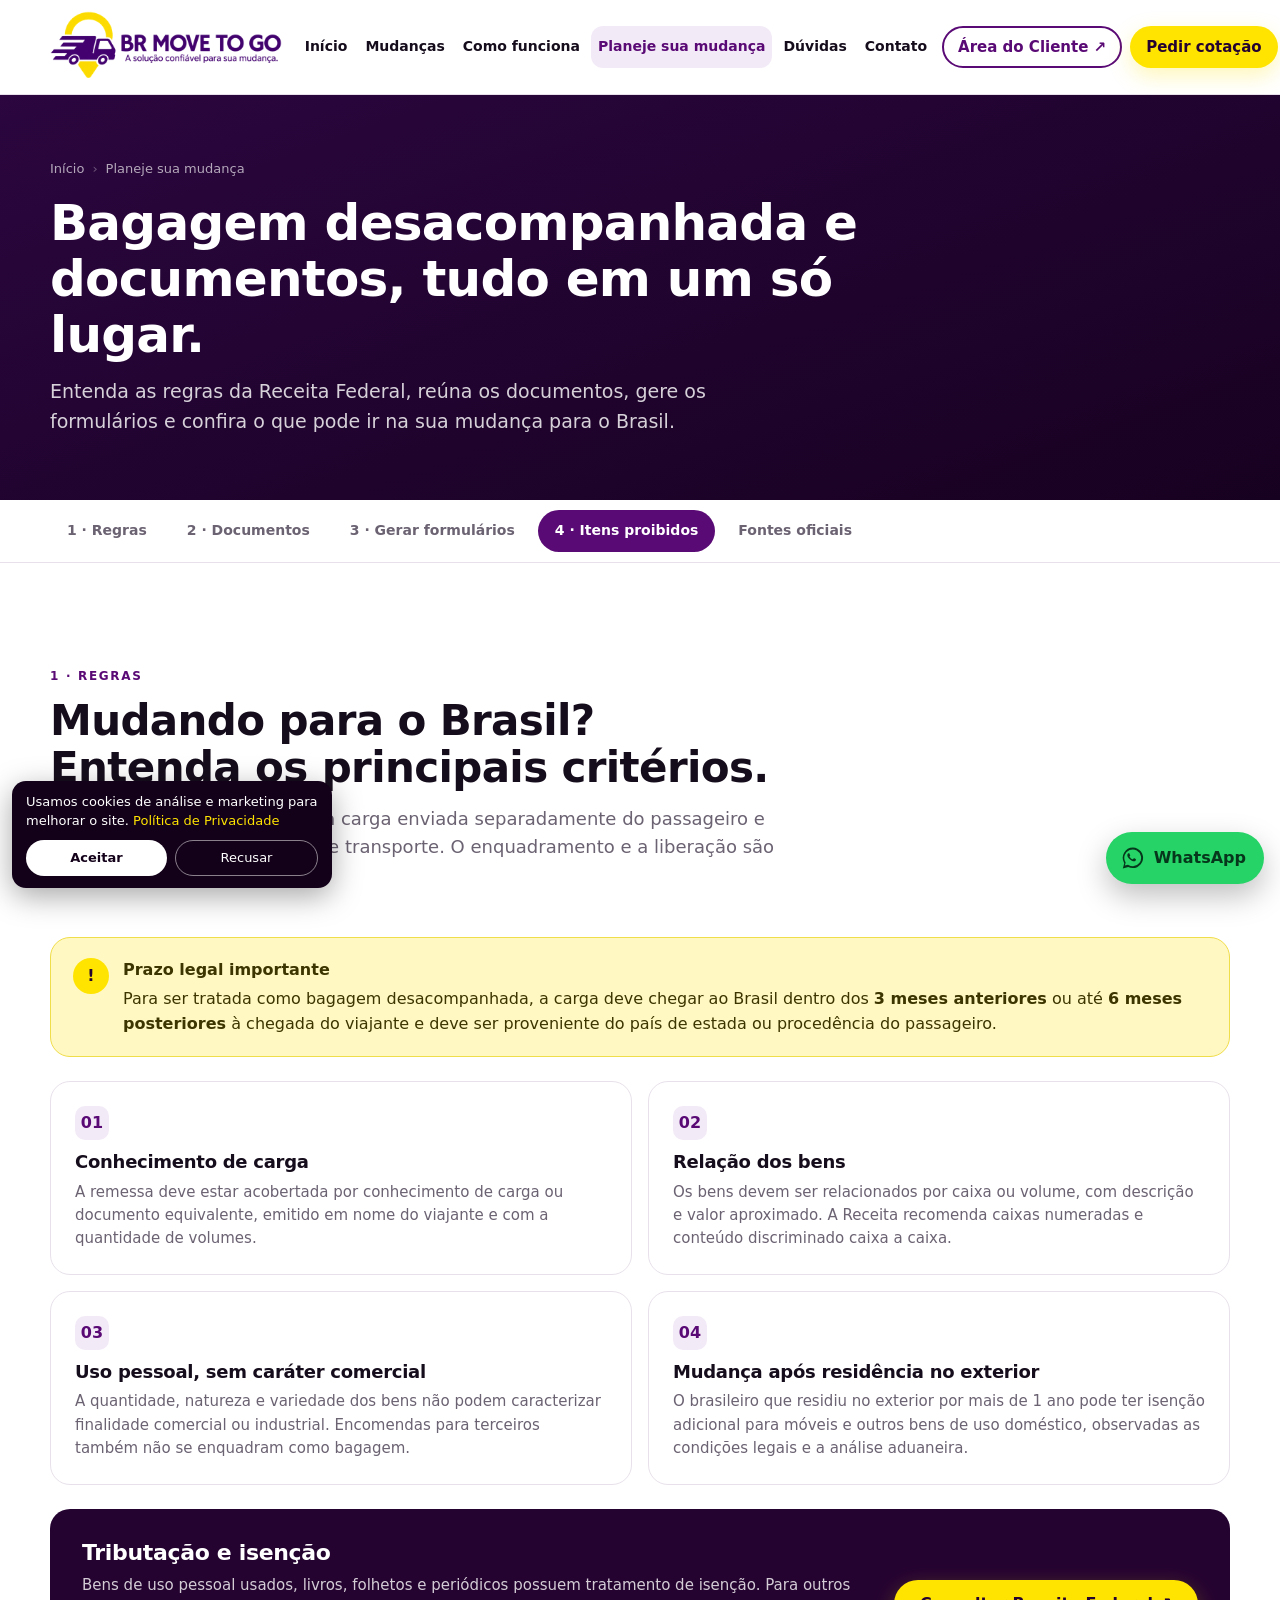
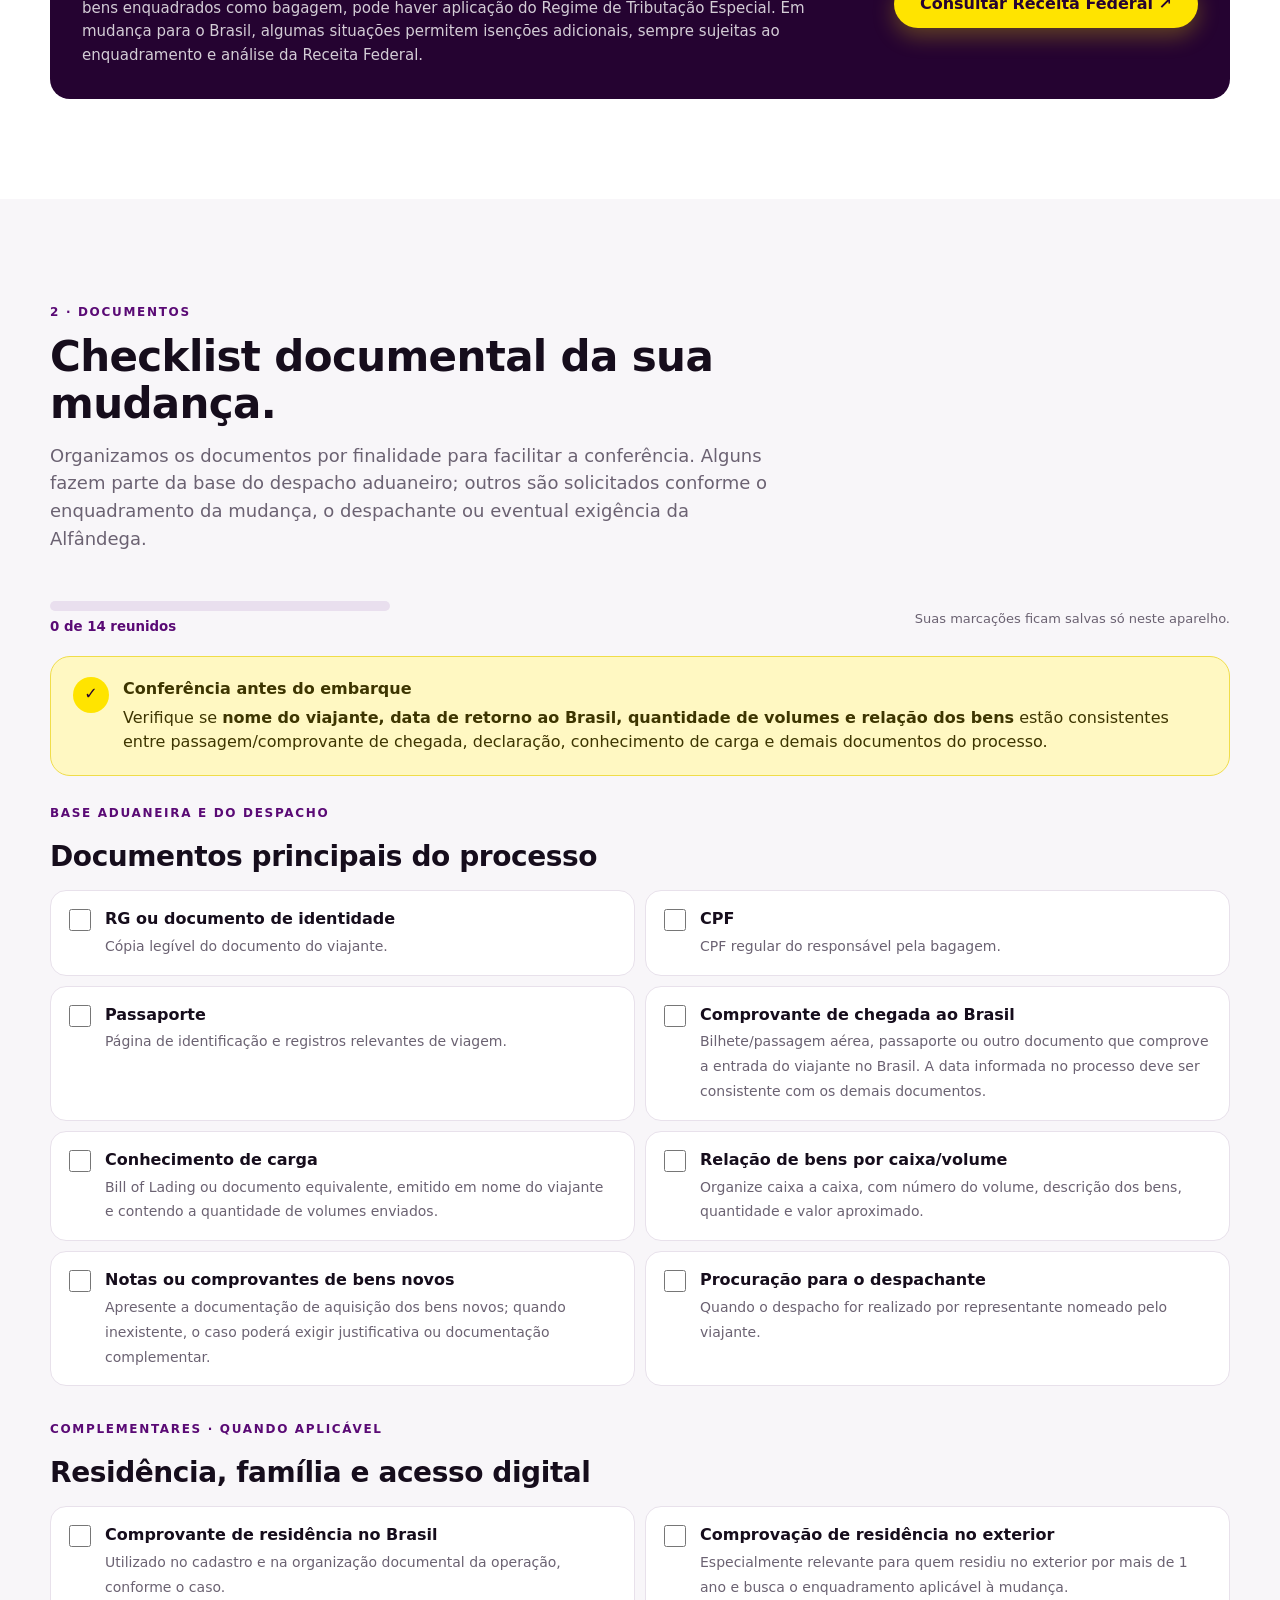
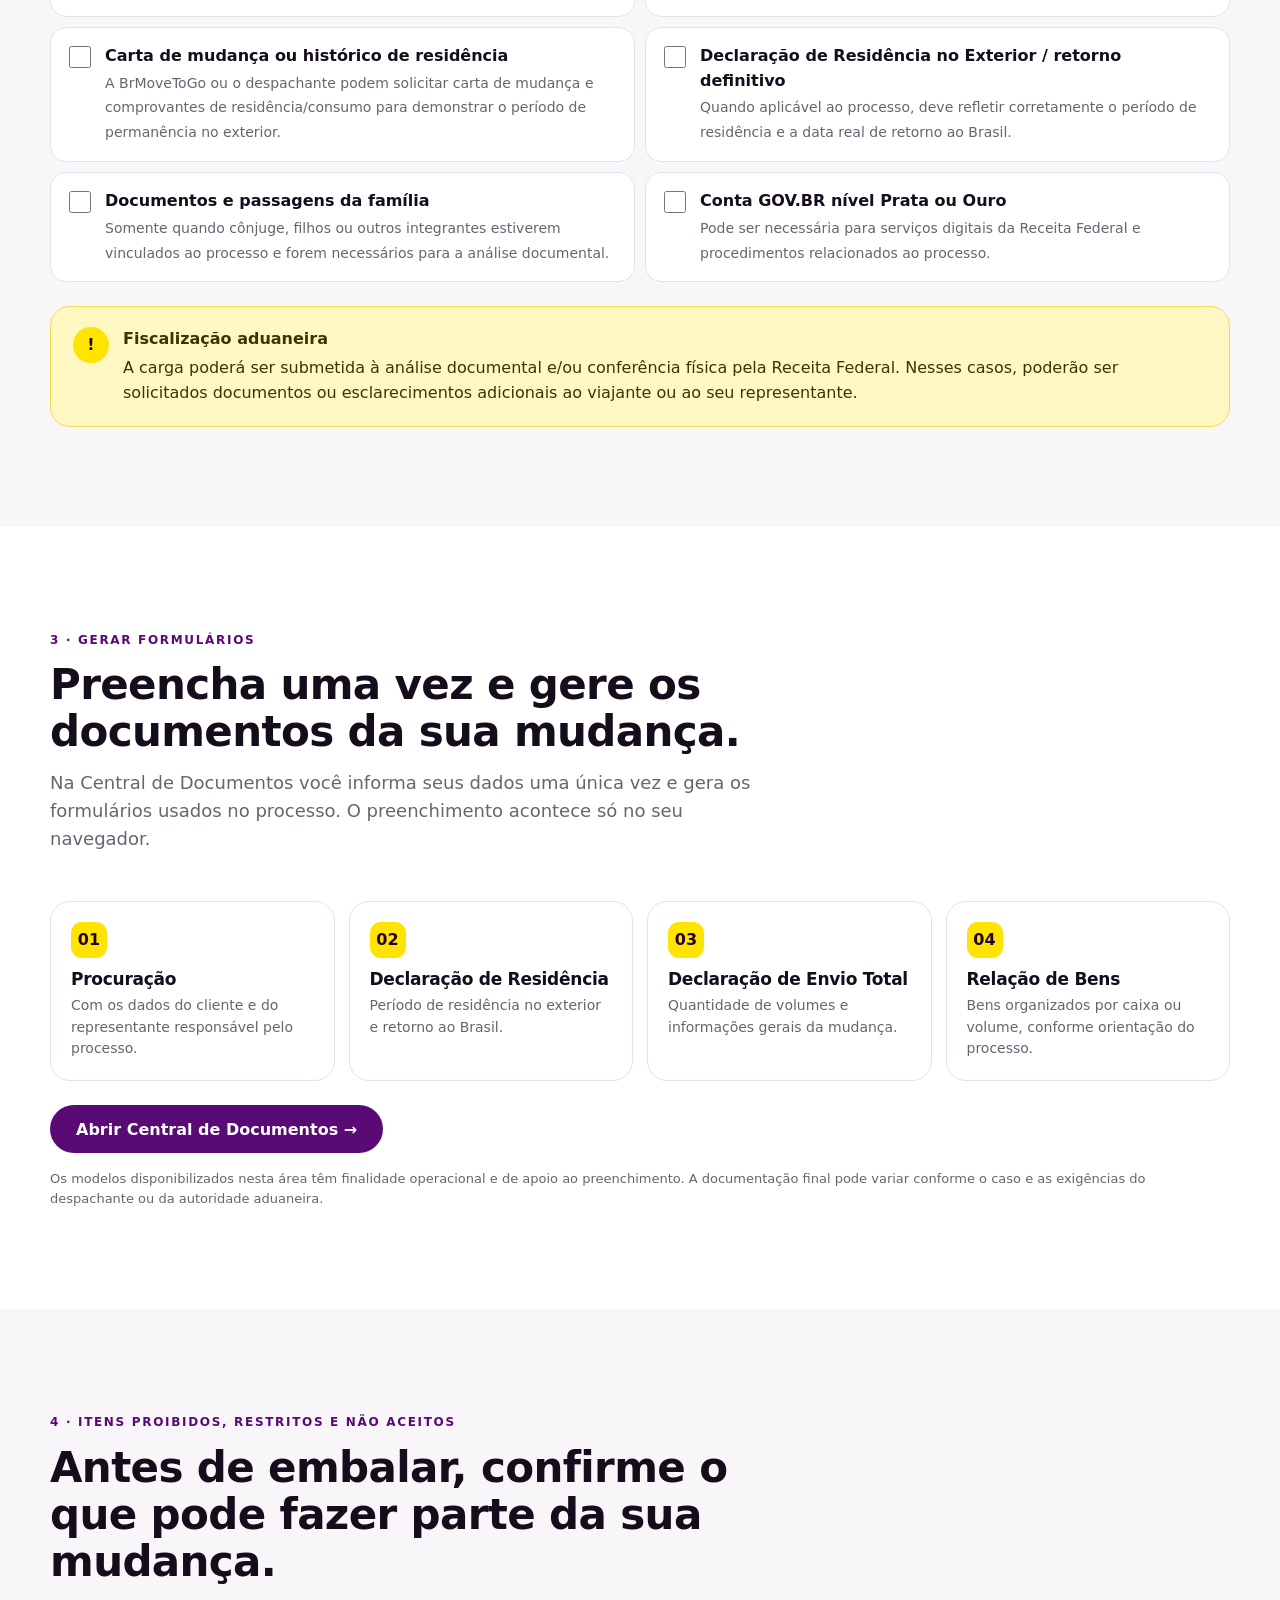
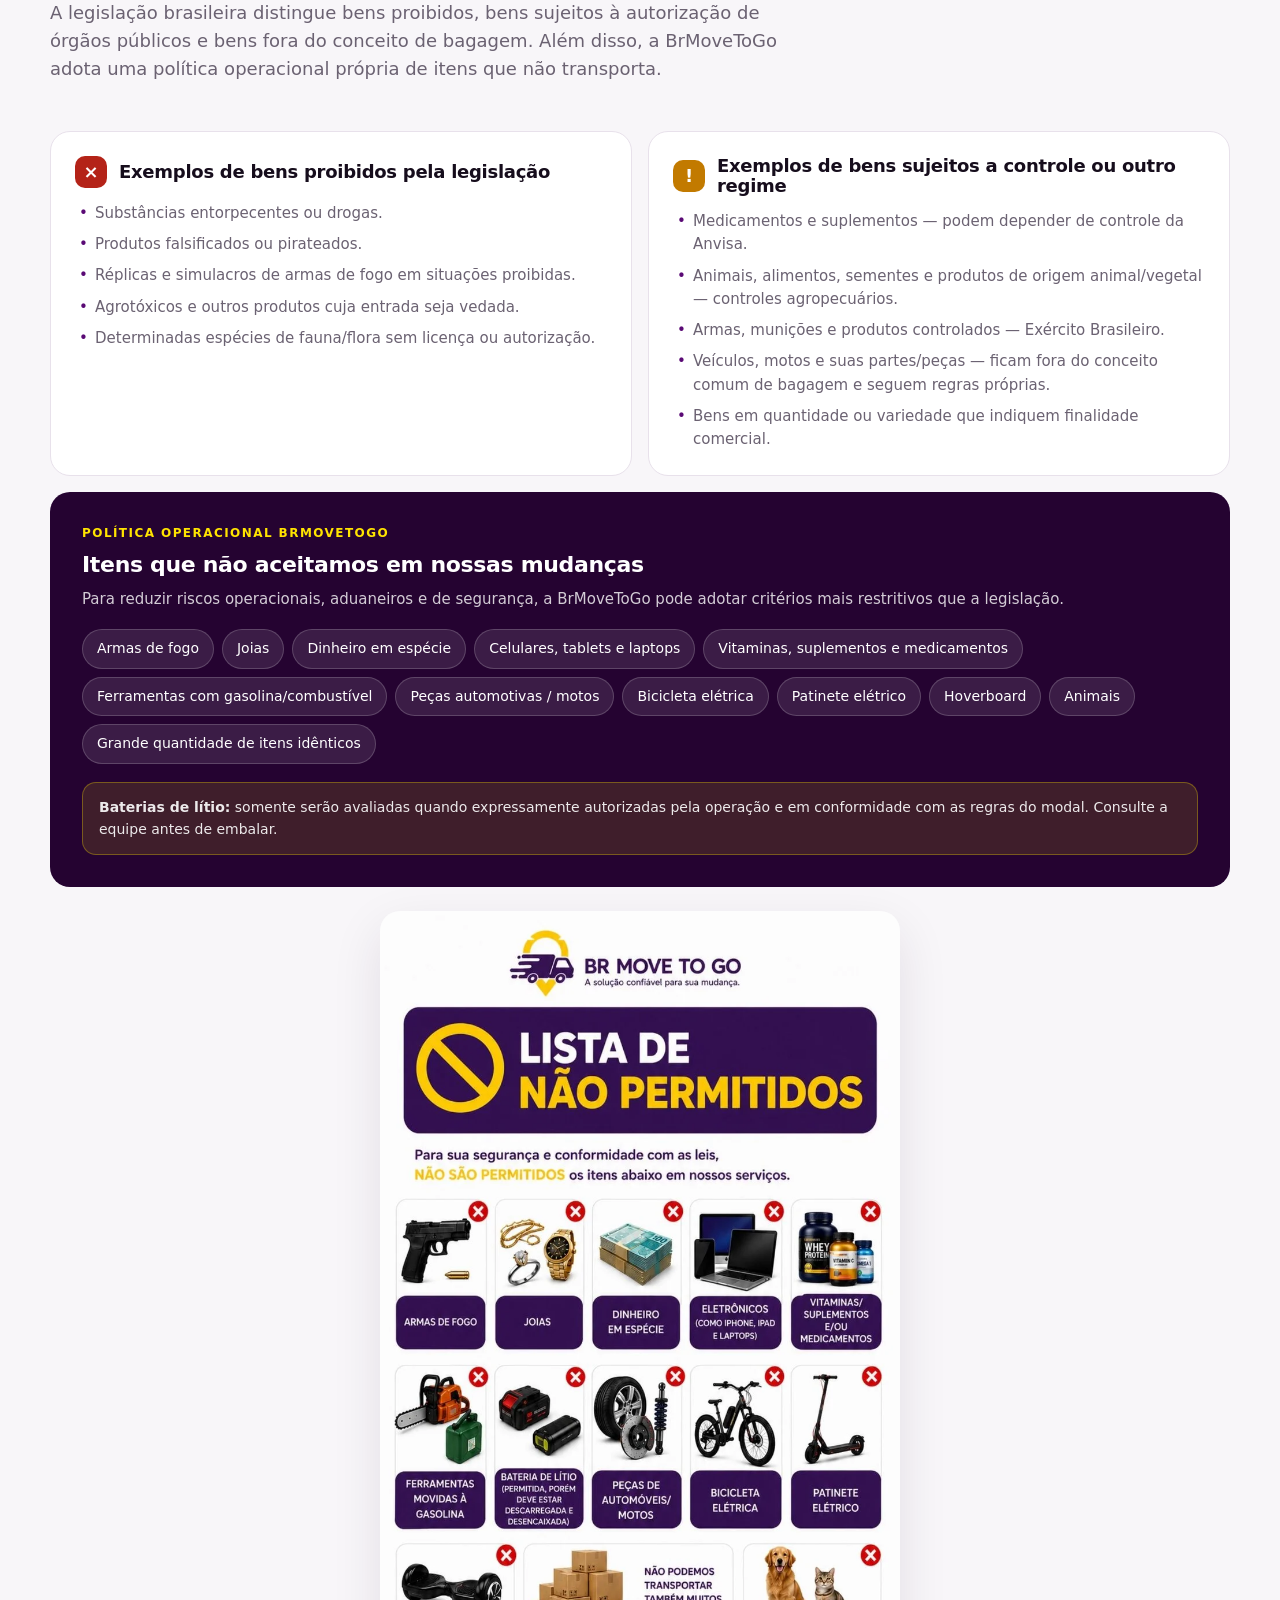
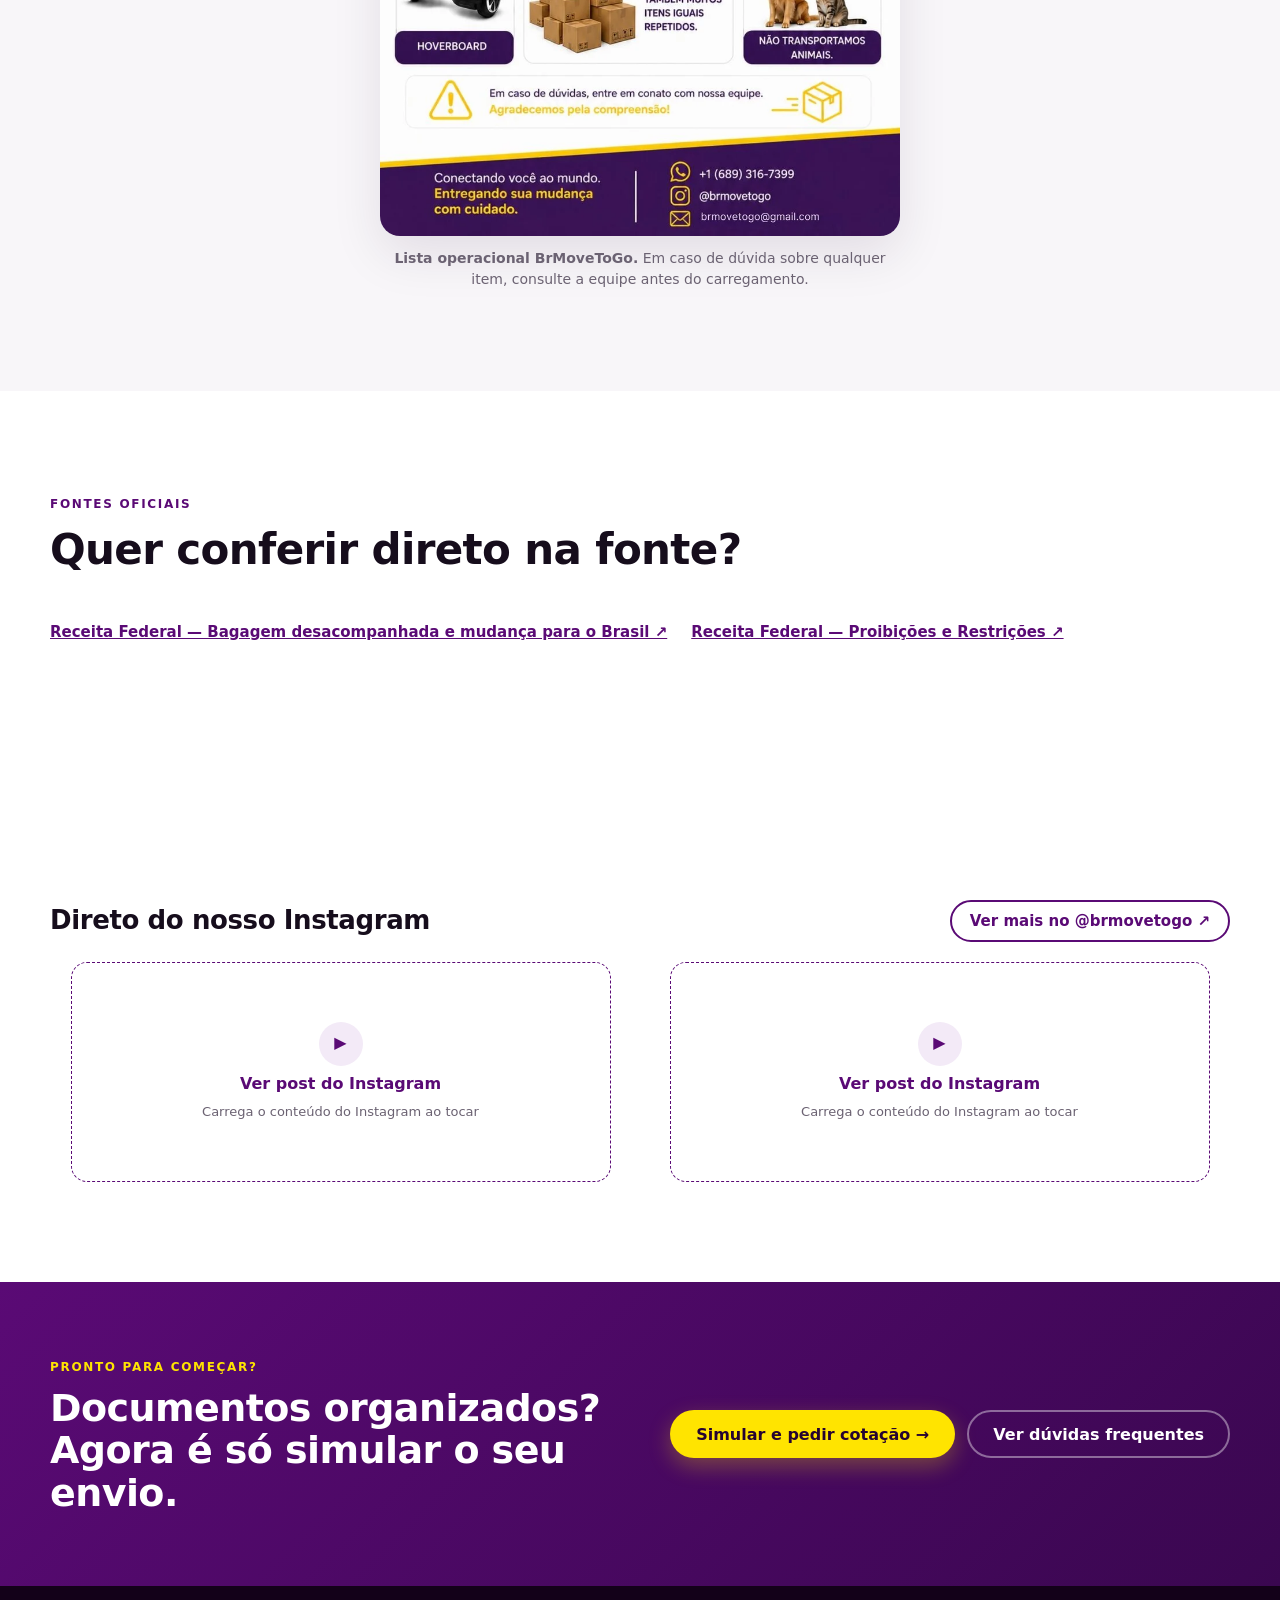
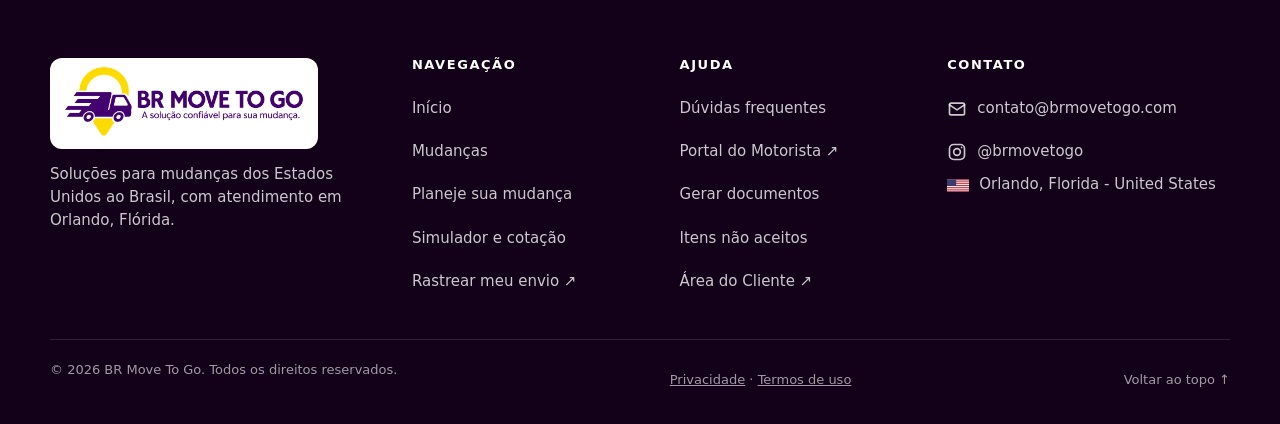
==== commit bf668b3c: "Navegação: menu com Como funciona, Planeje sua mudança, Dúvidas, Contato e Área do Cliente; seção Co" ====
--- a/bagagem-e-documentos/index.html
+++ b/bagagem-e-documentos/index.html
@@ -25,7 +25,7 @@
   <link rel="icon" type="image/png" sizes="48x48" href="/img/favicon-48.png">
   <link rel="apple-touch-icon" href="/img/apple-touch-icon.png">
   <script>document.documentElement.className+=' js'</script>
-  <link rel="stylesheet" href="/assets/site.css?v=logo1">
+  <link rel="stylesheet" href="/assets/site.css?v=nav1">
   
 </head>
 <body>
@@ -34,12 +34,12 @@
   <div class="container nav-wrap">
     <a class="brand" href="/" aria-label="BrMoveToGo — página inicial"><img src="/img/logo-header.png?v=2" alt="BR Move To Go" width="650" height="202"></a>
     <button class="menu-btn" type="button" aria-expanded="false" aria-controls="menu" aria-label="Abrir menu"><span></span><span></span><span></span></button>
-    <nav id="menu" class="nav" aria-label="Navegação principal"><a href="/">Início</a><a href="/mudancas/">Mudanças</a><a href="/bagagem-e-documentos/" aria-current="page">Bagagem e documentos</a><a href="https://envios.brmovetogo.com/portaldocliente/" target="_blank" rel="noopener">Rastrear envio ↗</a><a class="btn btn-primary btn-small" href="/simulador/">Simular e pedir cotação</a></nav>
+    <nav id="menu" class="nav" aria-label="Navegação principal"><a href="/">Início</a><a href="/mudancas/">Mudanças</a><a href="/#como-funciona">Como funciona</a><a href="/bagagem-e-documentos/" aria-current="page">Planeje sua mudança</a><a href="/#faq">Dúvidas</a><a href="/#contato">Contato</a><a class="btn btn-outline btn-small" href="https://envios.brmovetogo.com/portaldocliente/" target="_blank" rel="noopener" title="Acompanhar envio e enviar documentos">Área do Cliente ↗</a><a class="btn btn-primary btn-small" href="/simulador/">Pedir cotação</a></nav>
   </div>
 </header>
 <main id="conteudo">
 
-<section class="page-hero"><div class="container"><nav class="crumbs" aria-label="Você está em"><a href="/">Início</a><span aria-hidden="true">›</span><span>Bagagem e documentos</span></nav>
+<section class="page-hero"><div class="container"><nav class="crumbs" aria-label="Você está em"><a href="/">Início</a><span aria-hidden="true">›</span><span>Planeje sua mudança</span></nav>
   <h1>Bagagem desacompanhada e documentos, tudo em um só lugar.</h1>
   <p>Entenda as regras da Receita Federal, reúna os documentos, gere os formulários e confira o que pode ir na sua mudança para o Brasil.</p></div></section>
 <nav class="subnav" aria-label="Nesta página"><div class="container">
@@ -149,7 +149,7 @@
 <section class="section"><div class="container"><div class="ig-block"><style>.ig-block{margin-top:clamp(36px,5vw,56px)}.ig-head{display:flex;flex-wrap:wrap;gap:12px 20px;align-items:center;justify-content:space-between;margin-bottom:20px}.ig-head h3{font-size:clamp(20px,2.6vw,26px);font-weight:800}.ig-grid{display:grid;gap:18px;grid-template-columns:1fr;justify-items:center}.ig-ph{width:100%;max-width:540px;height:220px;display:flex;flex-direction:column;align-items:center;justify-content:center;gap:6px;border:1px dashed var(--purple);border-radius:16px;background:#fff;color:var(--purple);cursor:pointer;font:inherit}.ig-ph b{font-size:16px}.ig-ph small{color:var(--muted);font-size:13px}.ig-ph-i{display:grid;place-items:center;width:44px;height:44px;border-radius:50%;background:#f3eaf7}.ig-frame{width:100%;max-width:540px;height:640px;border:1px solid var(--line);border-radius:16px;background:#fff}@media(min-width:760px){.ig-grid{grid-template-columns:repeat(2,minmax(0,1fr))}}.ig-ph:last-child:nth-child(odd){grid-column:1/-1}</style><div class="ig-head"><h3>Direto do nosso Instagram</h3><a class="btn btn-outline btn-small" href="https://www.instagram.com/brmovetogo/" target="_blank" rel="noopener">Ver mais no @brmovetogo ↗</a></div><div class="ig-grid"><button type="button" class="ig-ph" data-ig="https://www.instagram.com/p/DdZ-wfAlIBl/embed/"><span class="ig-ph-i">▶</span><b>Ver post do Instagram</b><small>Carrega o conteúdo do Instagram ao tocar</small></button><button type="button" class="ig-ph" data-ig="https://www.instagram.com/p/DezH9a0kUf5/embed/"><span class="ig-ph-i">▶</span><b>Ver post do Instagram</b><small>Carrega o conteúdo do Instagram ao tocar</small></button></div></div></div></section>
 <section class="final-cta"><div class="container">
   <div><span>PRONTO PARA COMEÇAR?</span><h2>Documentos organizados? Agora é só simular o seu envio.</h2></div>
-  <a class="btn btn-primary" href="/simulador/">Simular e pedir cotação →</a>
+  <div class="cta-row" style="margin:0"><a class="btn btn-primary" href="/simulador/">Simular e pedir cotação →</a><a class="btn btn-ghost" href="/#faq">Ver dúvidas frequentes</a></div>
 </div></section>
 
 </main>
@@ -165,7 +165,7 @@
         <ul>
           <li><a href="/">Início</a></li>
           <li><a href="/mudancas/">Mudanças</a></li>
-          <li><a href="/bagagem-e-documentos/">Bagagem e documentos</a></li>
+          <li><a href="/bagagem-e-documentos/">Planeje sua mudança</a></li>
           <li><a href="/simulador/">Simulador e cotação</a></li>
           <li><a href="https://envios.brmovetogo.com/rastreio" target="_blank" rel="noopener">Rastrear meu envio ↗</a></li>
         </ul>
@@ -177,7 +177,7 @@
           <li><a href="https://envios.brmovetogo.com/portaldomotorista/" target="_blank" rel="noopener">Portal do Motorista ↗</a></li>
           <li><a href="/bagagem-e-documentos/#gerar">Gerar documentos</a></li>
           <li><a href="/bagagem-e-documentos/#itens">Itens não aceitos</a></li>
-          <li><a href="https://envios.brmovetogo.com/portaldocliente/" target="_blank" rel="noopener">Portal do Cliente ↗</a></li>
+          <li><a href="https://envios.brmovetogo.com/portaldocliente/" target="_blank" rel="noopener">Área do Cliente ↗</a></li>
         </ul>
       </div>
       <div>
--- a/assets/site.css
+++ b/assets/site.css
@@ -1,5 +1,6 @@
-:root{--purple:#5a0a75;--purple-2:#7f28a0;--purple-dark:#250331;--purple-deep:#130119;--yellow:#ffe400;--yellow-soft:#fff6a6;--ink:#160d1c;--muted:#6b6272;--line:#e8e1eb;--bg:#f8f6f9;--white:#fff;--ok:#16794b;--danger:#b42318;--warn:#8a5a00;--r:20px;--r-sm:12px;--shadow:0 18px 50px rgba(37,3,49,.10);--header-h:72px;--gutter:20px;--font:system-ui,-apple-system,"Segoe UI",Roboto,"Helvetica Neue",Arial,sans-serif}@media(min-width:600px){:root{--gutter:32px}}@media(min-width:1000px){:root{--header-h:94px}}*,*::before,*::after{box-sizing:border-box}html{scroll-behavior:smooth;-webkit-text-size-adjust:100%;scroll-padding-top:calc(var(--header-h) + 64px)}body{margin:0;font-family:var(--font);color:var(--ink);background:#fff;line-height:1.55;-webkit-font-smoothing:antialiased;overflow-x:hidden}body.menu-open{overflow:hidden}img{max-width:100%;height:auto;display:block}a{color:inherit;text-decoration:none}button,input,select,textarea{font:inherit;color:inherit}h1,h2,h3,h4{line-height:1.12;letter-spacing:-.015em;margin:0}p{margin:0}ul{margin:0;padding:0;list-style:none}:focus-visible{outline:3px solid rgba(127,40,160,.55);outline-offset:2px;border-radius:6px}.skip{position:absolute;left:-999px;top:8px;background:var(--yellow);color:var(--purple-dark);padding:10px 14px;border-radius:10px;font-weight:700;z-index:300}.skip:focus{left:8px}.container{width:min(1180px,calc(100% - 2*var(--gutter)));margin-inline:auto}.sr-only{position:absolute;width:1px;height:1px;overflow:hidden;clip:rect(0 0 0 0);white-space:nowrap}.btn{display:inline-flex;align-items:center;justify-content:center;gap:10px;min-height:48px;padding:12px 24px;border-radius:999px;border:2px solid transparent;font-weight:750;font-size:16px;line-height:1.2;cursor:pointer;transition:transform .15s,background .15s,box-shadow .15s;text-align:center}.btn:hover{transform:translateY(-1px)}.btn-primary{background:var(--yellow);color:var(--purple-dark);box-shadow:0 8px 22px rgba(255,228,0,.28)}.btn-primary:hover{background:#fff03a}.btn-purple{background:var(--purple);color:#fff}.btn-purple:hover{background:var(--purple-2)}.btn-ghost{background:transparent;color:#fff;border-color:rgba(255,255,255,.4)}.btn-ghost:hover{background:rgba(255,255,255,.1)}.btn-outline{background:#fff;color:var(--purple);border-color:var(--purple)}.btn-outline:hover{background:#f6edf9}.btn-wa{background:#25d366;color:#06361b}.btn-wa:hover{background:#2fe173}.btn-small{min-height:42px;padding:9px 18px;font-size:15px}.btn[disabled]{opacity:.55;cursor:not-allowed;transform:none}.text-link{display:inline-flex;gap:8px;align-items:center;font-weight:750;color:var(--purple)}.text-link:hover{text-decoration:underline}.site-header{position:sticky;top:0;z-index:200;background:rgba(255,255,255,.97);-webkit-backdrop-filter:saturate(1.4) blur(10px);backdrop-filter:saturate(1.4) blur(10px);border-bottom:1px solid var(--line);transition:box-shadow .2s}.site-header.scrolled{box-shadow:0 8px 28px rgba(37,3,49,.08)}.nav-wrap{display:flex;align-items:center;justify-content:space-between;height:var(--header-h);gap:16px}.brand{display:flex;align-items:center;flex:0 0 auto}.brand img{height:52px;width:auto}@media(min-width:1000px){.brand img{height:72px}}.menu-btn{display:flex;flex-direction:column;justify-content:center;gap:5px;width:48px;height:48px;border:0;background:none;padding:12px;border-radius:12px;cursor:pointer}.menu-btn span{display:block;height:2px;background:var(--purple-dark);border-radius:2px;transition:transform .2s,opacity .2s}.menu-btn[aria-expanded="true"] span:nth-child(1){transform:translateY(7px) rotate(45deg)}.menu-btn[aria-expanded="true"] span:nth-child(2){opacity:0}.menu-btn[aria-expanded="true"] span:nth-child(3){transform:translateY(-7px) rotate(-45deg)}.nav{position:fixed;left:0;right:0;top:var(--header-h);display:flex;flex-direction:column;align-items:stretch;gap:2px;background:#fff;padding:12px var(--gutter) 24px;border-bottom:1px solid var(--line);box-shadow:0 24px 40px rgba(37,3,49,.12);max-height:calc(100vh - var(--header-h));max-height:calc(100dvh - var(--header-h));overflow:auto;opacity:0;visibility:hidden;transform:translateY(-8px);transition:opacity .18s,transform .18s,visibility .18s}.nav.open{opacity:1;visibility:visible;transform:none}.nav a:not(.btn){padding:14px 12px;border-radius:12px;font-weight:650;font-size:17px}.nav a:not(.btn):hover{background:var(--bg)}.nav a[aria-current="page"]{color:var(--purple);background:#f3eaf7}.nav .btn{margin-top:10px}@media(min-width:1000px){.menu-btn{display:none}.nav{position:static;flex-direction:row;align-items:center;gap:4px;padding:0;border:0;box-shadow:none;background:none;max-height:none;overflow:visible;opacity:1;visibility:visible;transform:none}.nav a:not(.btn){padding:10px 14px;font-size:15px}.nav .btn{margin:0 0 0 10px}}.hero{background:radial-gradient(900px 420px at 88% -8%,rgba(127,40,160,.6),transparent 62%),radial-gradient(600px 300px at -5% 110%,rgba(255,228,0,.10),transparent 60%),linear-gradient(160deg,#2b063f 0%,#170120 100%);color:#fff;overflow:hidden}.hero-inner{display:grid;gap:36px;padding:clamp(36px,7vw,84px) 0;align-items:center}@media(min-width:800px){.hero-inner{grid-template-columns:1.2fr .8fr;gap:48px}}.eyebrow{display:inline-flex;align-items:center;gap:10px;font-size:12px;font-weight:800;letter-spacing:.14em;text-transform:uppercase;color:rgba(255,255,255,.78);margin-bottom:18px}.eyebrow::before{content:"";width:28px;height:2px;background:var(--yellow)}.hero h1{font-size:clamp(34px,5.6vw,62px);font-weight:850;margin-bottom:18px}.hero h1 em{font-style:normal;color:var(--yellow)}.hero-lead{font-size:clamp(16px,1.9vw,19px);color:rgba(255,255,255,.82);max-width:34em;margin-bottom:28px}.hero-actions{display:flex;flex-wrap:wrap;gap:12px;margin-bottom:32px}.hero-points{display:grid;grid-template-columns:repeat(3,minmax(0,1fr));gap:12px;max-width:520px}.hero-points div{border-top:1px solid rgba(255,255,255,.22);padding-top:12px;font-size:13px;color:rgba(255,255,255,.8);line-height:1.35}.hero-points b{display:block;color:var(--yellow);font-size:13px;margin-bottom:4px}.hero-photo{position:relative;border-radius:28px;overflow:hidden;box-shadow:0 30px 80px rgba(0,0,0,.35);max-width:460px;width:100%;margin-inline:auto;aspect-ratio:1/1;background:#2b063f}.hero-photo img{width:100%;height:100%;object-fit:cover}.hero-photo-chip{position:absolute;left:14px;right:14px;bottom:14px;display:flex;align-items:center;justify-content:space-between;gap:12px;background:rgba(255,255,255,.96);color:var(--ink);padding:12px 16px;border-radius:16px;font-size:14px;line-height:1.3}.hero-photo-chip b{display:block;font-size:16px;color:var(--purple)}.hero-photo-chip span{font-weight:800;color:var(--purple);white-space:nowrap}.page-hero{background:linear-gradient(160deg,#2b063f 0%,#170120 100%);color:#fff;padding:clamp(34px,6vw,64px) 0}.page-hero h1{font-size:clamp(30px,5vw,50px);font-weight:850;margin-bottom:14px;max-width:18em}.page-hero p{font-size:clamp(16px,1.8vw,19px);color:rgba(255,255,255,.82);max-width:40em}.crumbs{display:flex;flex-wrap:wrap;gap:8px;font-size:13px;color:rgba(255,255,255,.65);margin-bottom:16px}.crumbs a:hover{color:var(--yellow)}.crumbs span[aria-hidden]{opacity:.5}.trust{background:var(--bg);border-bottom:1px solid var(--line)}.trust-grid{display:grid;grid-template-columns:repeat(2,minmax(0,1fr));gap:1px;background:var(--line)}.trust-grid div{background:var(--bg);padding:16px 12px;text-align:center;font-weight:750;font-size:14px;color:var(--purple-dark)}.trust-grid small{display:block;font-weight:500;color:var(--muted);font-size:12px;margin-top:2px}@media(min-width:800px){.trust-grid{grid-template-columns:repeat(4,minmax(0,1fr))}}.section{padding:clamp(52px,8vw,100px) 0}.section-alt{background:var(--bg)}.section-dark{background:linear-gradient(160deg,#2b063f 0%,#170120 100%);color:#fff}.kicker{display:inline-block;font-size:12px;font-weight:850;letter-spacing:.14em;text-transform:uppercase;color:var(--purple);margin-bottom:12px}.section-dark .kicker,.kicker-light{color:var(--yellow)}.section-head{max-width:46rem;margin-bottom:clamp(28px,4vw,48px)}.section-head.center{margin-inline:auto;text-align:center}.section-head h2,.h2{font-size:clamp(26px,4vw,42px);font-weight:850;margin-bottom:14px}.section-head p{color:var(--muted);font-size:clamp(16px,1.6vw,18px)}.section-dark .section-head p{color:rgba(255,255,255,.78)}.cta-row{display:flex;flex-wrap:wrap;gap:12px;margin-top:28px}.cards-3{display:grid;gap:18px}@media(min-width:800px){.cards-3{grid-template-columns:repeat(3,minmax(0,1fr))}}.card{background:#fff;border:1px solid var(--line);border-radius:var(--r);padding:clamp(22px,3vw,30px);display:flex;flex-direction:column;gap:14px}.card.featured{border-color:var(--purple);box-shadow:var(--shadow)}.card h3{font-size:22px;font-weight:800}.card p{color:var(--muted)}.card .tag{align-self:flex-start;background:#f3eaf7;color:var(--purple);font-size:11px;font-weight:850;letter-spacing:.1em;padding:5px 10px;border-radius:999px}.card.featured .tag{background:var(--yellow);color:var(--purple-dark)}.card ul{display:grid;gap:8px;margin:2px 0 6px}.card li{position:relative;padding-left:26px;font-size:15px}.card li::before{content:"✓";position:absolute;left:0;top:0;color:var(--ok);font-weight:900}.card .text-link{margin-top:auto}.price-grid{display:grid;gap:14px;grid-template-columns:repeat(2,minmax(0,1fr))}@media(min-width:1000px){.price-grid{grid-template-columns:repeat(4,minmax(0,1fr));gap:18px}}.price-tile{position:relative;display:flex;flex-direction:column;gap:6px;background:#fff;border:1px solid var(--line);border-radius:var(--r);padding:clamp(16px,2.4vw,24px);transition:border-color .15s,transform .15s,box-shadow .15s}.price-tile:hover{border-color:var(--purple);transform:translateY(-2px);box-shadow:var(--shadow)}.price-tile .tag{font-size:11px;font-weight:850;letter-spacing:.1em;color:var(--purple);text-transform:uppercase}.price-tile h3{font-size:clamp(17px,2vw,21px);font-weight:800}.price-tile .specs{font-size:14px;color:var(--muted)}.price-tile .price{font-size:clamp(26px,3.4vw,36px);font-weight:850;color:var(--purple-dark);margin-top:6px;letter-spacing:-.02em}.price-tile .price small{font-size:13px;font-weight:600;color:var(--muted);letter-spacing:0;margin-left:4px}.price-tile .go{margin-top:auto;padding-top:10px;font-size:14px;font-weight:750;color:var(--purple)}.price-note{margin-top:18px;font-size:14px;color:var(--muted);display:flex;gap:10px}.price-note b{color:var(--purple)}.box-feature{display:grid;gap:24px;align-items:center;margin-top:32px;background:var(--bg);border-radius:var(--r);padding:clamp(18px,3vw,32px)}@media(min-width:800px){.box-feature{grid-template-columns:240px 1fr;gap:36px}}.box-feature img{border-radius:16px;max-width:240px;margin-inline:auto;box-shadow:var(--shadow)}.box-feature h3{font-size:22px;margin-bottom:10px}.box-feature p{color:var(--muted)}.steps{display:grid;gap:14px;counter-reset:s}@media(min-width:800px){.steps{grid-template-columns:repeat(2,minmax(0,1fr))}}@media(min-width:1100px){.steps.four{grid-template-columns:repeat(4,minmax(0,1fr))}}.step{background:rgba(255,255,255,.07);border:1px solid rgba(255,255,255,.14);border-radius:var(--r);padding:22px}.section:not(.section-dark) .step{background:#fff;border-color:var(--line)}.step b{display:inline-grid;place-items:center;width:40px;height:40px;border-radius:12px;background:var(--yellow);color:var(--purple-dark);font-weight:900;margin-bottom:14px}.step h3{font-size:19px;font-weight:800;margin-bottom:8px}.step p{font-size:15px;color:rgba(255,255,255,.78)}.section:not(.section-dark) .step p{color:var(--muted)}.gallery{display:grid;gap:16px}@media(min-width:700px){.gallery{grid-template-columns:repeat(3,minmax(0,1fr))}}.shot{margin:0;border-radius:var(--r);overflow:hidden;background:var(--purple-dark);position:relative;min-height:260px}.shot img{width:100%;height:100%;object-fit:cover;aspect-ratio:4/5}.shot figcaption{position:absolute;inset:auto 0 0 0;padding:44px 18px 16px;background:linear-gradient(transparent,rgba(19,1,25,.88));color:#fff;font-size:14px;line-height:1.35}.shot figcaption b{display:block;font-size:16px;margin-bottom:2px}.track-card{background:var(--purple);color:#fff;border-radius:var(--r);padding:clamp(22px,3vw,30px);display:flex;flex-direction:column;gap:14px;justify-content:center}.track-card h3{font-size:24px;font-weight:800}.track-card p{color:rgba(255,255,255,.82)}.track-card .btn{align-self:flex-start}.split{display:grid;gap:clamp(24px,4vw,56px);align-items:center}@media(min-width:900px){.split{grid-template-columns:1fr 1fr}}.callout{background:#fff8c2;border:1px solid #f0dd4a;border-radius:var(--r);padding:20px 22px;display:flex;gap:14px;color:#3d3500}.callout .ico{flex:0 0 36px;height:36px;border-radius:50%;background:var(--yellow);display:grid;place-items:center;font-weight:900;color:var(--purple-dark)}.callout strong{display:block;margin-bottom:4px}.link-list{display:grid;gap:10px;margin-top:20px}.link-list a{display:flex;align-items:center;justify-content:space-between;gap:12px;background:#fff;border:1px solid var(--line);border-radius:14px;padding:14px 18px;font-weight:700}.link-list a:hover{border-color:var(--purple);color:var(--purple)}.link-list small{display:block;font-weight:500;color:var(--muted);font-size:13px}.faq-list{display:grid;gap:12px;max-width:52rem;margin-inline:auto}.faq-list details{background:#fff;border:1px solid var(--line);border-radius:16px;padding:0 20px}.faq-list summary{list-style:none;cursor:pointer;display:flex;justify-content:space-between;gap:16px;align-items:center;padding:18px 0;font-weight:750;font-size:17px}.faq-list summary::-webkit-details-marker{display:none}.faq-list summary::after{content:"+";font-size:24px;line-height:1;color:var(--purple);transition:transform .2s}.faq-list details[open] summary::after{transform:rotate(45deg)}.faq-list details p{padding:0 0 18px;color:var(--muted)}.faq-list details a{color:var(--purple);font-weight:700;text-decoration:underline}.final-cta{background:linear-gradient(135deg,var(--purple) 0%,#3a0750 100%);color:#fff;padding:clamp(40px,6vw,72px) 0}.final-cta .container{display:grid;gap:24px;align-items:center}@media(min-width:800px){.final-cta .container{grid-template-columns:1fr auto}}.final-cta span{font-size:12px;font-weight:850;letter-spacing:.14em;color:var(--yellow)}.final-cta h2{font-size:clamp(24px,3.6vw,38px);font-weight:850;margin-top:8px;max-width:22em}.subnav{position:sticky;top:var(--header-h);z-index:150;background:#fff;border-bottom:1px solid var(--line)}.subnav .container{display:flex;gap:6px;overflow-x:auto;scrollbar-width:none;padding-block:10px}.subnav .container::-webkit-scrollbar{display:none}.subnav a{flex:0 0 auto;padding:9px 16px;border-radius:999px;font-weight:700;font-size:14px;color:var(--muted);white-space:nowrap;border:1px solid transparent}.subnav a:hover{color:var(--purple)}.subnav a.active{background:var(--purple);color:#fff}.criteria{display:grid;gap:16px;margin-top:24px}@media(min-width:800px){.criteria{grid-template-columns:repeat(2,minmax(0,1fr))}}.criteria article{background:#fff;border:1px solid var(--line);border-radius:var(--r);padding:24px}.criteria article span{display:inline-grid;place-items:center;width:34px;height:34px;border-radius:10px;background:#f3eaf7;color:var(--purple);font-weight:900;margin-bottom:12px}.criteria h3{font-size:18px;font-weight:800;margin-bottom:8px}.criteria p{color:var(--muted);font-size:15px}.tax{display:grid;gap:18px;align-items:center;margin-top:24px;background:var(--purple-dark);color:#fff;border-radius:var(--r);padding:clamp(22px,3vw,32px)}@media(min-width:800px){.tax{grid-template-columns:1fr auto}}.tax h3{font-size:22px;margin-bottom:8px}.tax p{color:rgba(255,255,255,.8);font-size:15px}.checklist-head{display:flex;flex-wrap:wrap;gap:14px;align-items:center;justify-content:space-between;margin-bottom:18px}.progress{flex:1 1 220px;max-width:340px}.progress-bar{height:10px;border-radius:999px;background:#e9dfee;overflow:hidden}.progress-bar i{display:block;height:100%;width:0;background:linear-gradient(90deg,var(--purple),var(--purple-2));border-radius:999px;transition:width .25s}.progress small{display:block;margin-top:6px;font-weight:700;color:var(--purple)}.checklist{display:grid;gap:10px}@media(min-width:900px){.checklist{grid-template-columns:repeat(2,minmax(0,1fr))}}.checklist label{display:flex;gap:14px;align-items:flex-start;background:#fff;border:1.5px solid var(--line);border-radius:16px;padding:16px 18px;cursor:pointer;transition:border-color .15s,background .15s}.checklist label:hover{border-color:var(--purple-2)}.checklist input{flex:0 0 auto;width:22px;height:22px;margin:2px 0 0;accent-color:var(--purple)}.checklist label:has(input:checked){background:#f6fbf8;border-color:#9fd2b6}.checklist b{display:block;font-size:16px;margin-bottom:2px}.checklist small{color:var(--muted);font-size:14px;line-height:1.45}.note{margin-top:16px;font-size:13px;color:var(--muted)}.doc-grid{display:grid;gap:14px;margin-bottom:24px}@media(min-width:700px){.doc-grid{grid-template-columns:repeat(2,minmax(0,1fr))}}@media(min-width:1100px){.doc-grid{grid-template-columns:repeat(4,minmax(0,1fr))}}.doc-card{background:#fff;border:1px solid var(--line);border-radius:var(--r);padding:20px}.doc-card .doc-no{display:inline-grid;place-items:center;width:36px;height:36px;border-radius:11px;background:var(--yellow);color:var(--purple-dark);font-weight:900;margin-bottom:12px}.doc-card h3{font-size:17px;font-weight:800;margin-bottom:6px}.doc-card p{font-size:14px;color:var(--muted)}.workspace{display:none;margin-top:24px;background:#fff;border:1px solid var(--line);border-radius:var(--r);overflow:hidden;box-shadow:var(--shadow)}.workspace.open{display:block}.workspace-head{display:flex;justify-content:space-between;align-items:center;gap:12px;padding:14px 18px;background:var(--purple-dark);color:#fff;flex-wrap:wrap}.workspace-head .actions{display:flex;gap:8px;flex-wrap:wrap}.workspace-head a,.workspace-head button{border:0;border-radius:10px;background:rgba(255,255,255,.14);color:#fff;font-weight:700;padding:9px 14px;cursor:pointer;font-size:14px}.workspace-head button{background:var(--yellow);color:var(--purple-dark)}.workspace iframe{display:block;width:100%;height:900px;border:0;background:#fff}.rules{display:grid;gap:16px}@media(min-width:900px){.rules{grid-template-columns:repeat(2,minmax(0,1fr))}}.rule{background:#fff;border:1px solid var(--line);border-radius:var(--r);padding:24px}.rule h3{display:flex;gap:12px;align-items:center;font-size:18px;margin-bottom:14px}.rule h3 span{flex:0 0 32px;height:32px;border-radius:10px;display:grid;place-items:center;font-weight:900;color:#fff;background:var(--danger)}.rule.restricted h3 span{background:#c27a00}.rule li{position:relative;padding-left:20px;margin-top:8px;font-size:15px;color:var(--muted)}.rule li::before{content:"•";position:absolute;left:4px;color:var(--purple)}.policy{background:var(--purple-dark);color:#fff;border-radius:var(--r);padding:clamp(22px,3vw,32px)}.policy .label{font-size:12px;font-weight:850;letter-spacing:.12em;color:var(--yellow);margin-bottom:10px}.policy h3{font-size:22px;margin-bottom:10px}.policy p{color:rgba(255,255,255,.8);font-size:15px}.chips{display:flex;flex-wrap:wrap;gap:8px;margin:18px 0}.chips span{background:rgba(255,255,255,.1);border:1px solid rgba(255,255,255,.18);padding:8px 14px;border-radius:999px;font-size:14px}.battery{background:rgba(255,228,0,.12);border:1px solid rgba(255,228,0,.3);border-radius:14px;padding:14px 16px;font-size:14px;color:rgba(255,255,255,.9)}.art{margin:24px auto 0;max-width:520px;text-align:center}.art img{border-radius:var(--r);box-shadow:var(--shadow);margin-inline:auto}.art figcaption{margin-top:12px;color:var(--muted);font-size:14px}.sources{display:flex;flex-wrap:wrap;gap:10px 24px;margin-top:20px;font-size:15px}.sources a{color:var(--purple);font-weight:700;text-decoration:underline}.mt{margin-top:clamp(36px,5vw,60px)}.sim{display:grid;gap:22px;align-items:start}@media(min-width:1000px){.sim{grid-template-columns:minmax(0,1fr) 380px;gap:28px}.sim-summary{position:sticky;top:calc(var(--header-h) + 20px)}}.sim-main{display:grid;gap:22px;min-width:0}.step-card{background:#fff;border:1px solid var(--line);border-radius:var(--r);padding:clamp(18px,3vw,30px);box-shadow:0 4px 18px rgba(37,3,49,.04)}.step-title{display:flex;gap:14px;align-items:center;margin-bottom:6px}.step-title b{flex:0 0 38px;height:38px;border-radius:12px;background:var(--yellow);color:var(--purple-dark);display:grid;place-items:center;font-weight:900}.step-title h2{font-size:clamp(20px,2.6vw,24px);font-weight:800}.step-sub{color:var(--muted);font-size:15px;margin:0 0 18px 52px}@media(max-width:599px){.step-sub{margin-left:0}}.item{display:grid;grid-template-columns:1fr auto;gap:10px 18px;align-items:center;padding:16px 0;border-top:1px solid var(--line)}.item:first-of-type{border-top:0}.item h3{font-size:18px;font-weight:800;display:flex;flex-wrap:wrap;gap:8px;align-items:center}.item h3 em{font-style:normal;font-size:11px;font-weight:850;letter-spacing:.1em;color:var(--purple);background:#f3eaf7;border-radius:999px;padding:3px 9px;text-transform:uppercase}.item .specs{font-size:14px;color:var(--muted);margin-top:2px}.item .unit{font-weight:800;color:var(--purple-dark);margin-top:4px}.item-right{display:grid;gap:6px;justify-items:end}.stepper{display:inline-flex;align-items:center;border:1.5px solid #d9cfde;border-radius:14px;overflow:hidden;background:#fff}.stepper button{width:46px;height:46px;border:0;background:#f6f1f8;font-size:22px;font-weight:700;cursor:pointer;color:var(--purple)}.stepper button:hover{background:#ecdff2}.stepper input{width:56px;height:46px;border:0;text-align:center;font-size:18px;font-weight:800;-moz-appearance:textfield;appearance:textfield;padding:0;background:#fff}.stepper input::-webkit-outer-spin-button,.stepper input::-webkit-inner-spin-button{-webkit-appearance:none;margin:0}.subtotal{font-size:14px;font-weight:700;color:var(--muted);min-height:20px}.subtotal.on{color:var(--ok)}@media(max-width:479px){.item{grid-template-columns:1fr}.item-right{justify-items:start;grid-template-columns:auto 1fr;align-items:center}}.fields{display:grid;grid-template-columns:repeat(12,minmax(0,1fr));gap:14px}.field{grid-column:span 12;display:grid;gap:6px;align-content:start}@media(min-width:600px){.c-3{grid-column:span 3}.c-4{grid-column:span 4}.c-5{grid-column:span 5}.c-6{grid-column:span 6}.c-7{grid-column:span 7}.c-8{grid-column:span 8}.c-9{grid-column:span 9}}.field label{font-weight:700;font-size:14px}.field label i{font-style:normal;color:var(--danger)}.field label small{font-weight:500;color:var(--muted)}.input,.field input,.field select,.field textarea{width:100%;min-height:50px;padding:12px 14px;border:1.5px solid #d9cfde;border-radius:12px;background:#fff;font-size:16px;transition:border-color .15s,box-shadow .15s}.field textarea{min-height:104px;resize:vertical}.field input:focus,.field select:focus,.field textarea:focus{outline:0;border-color:var(--purple);box-shadow:0 0 0 4px rgba(90,10,117,.14)}.field input.auto{background:#f6fbf8;border-color:#9fd2b6}.field input:user-invalid,.field select:user-invalid{border-color:var(--danger)}.hint{font-size:13px;min-height:19px;color:var(--muted)}.hint.loading{color:var(--purple)}.hint.ok{color:var(--ok);font-weight:700}.hint.err{color:var(--danger);font-weight:600}.addr{border:1px solid var(--line);border-radius:16px;padding:clamp(14px,2.4vw,22px);background:#fcfbfd}.addr + .addr{margin-top:18px}.addr h3{display:flex;align-items:center;gap:10px;font-size:17px;font-weight:800;margin-bottom:14px}.flag{display:inline-grid;place-items:center;height:26px;padding:0 10px;border-radius:999px;background:var(--purple);color:#fff;font-size:12px;font-weight:850;letter-spacing:.08em}.sim-summary{background:var(--purple-dark);color:#fff;border-radius:var(--r);padding:clamp(20px,3vw,28px);display:grid;gap:16px}.sim-summary h2{font-size:20px;font-weight:800}.sum-lines{display:grid;gap:8px;font-size:15px;min-height:24px}.sum-lines .empty{color:rgba(255,255,255,.65)}.sum-lines div{display:flex;justify-content:space-between;gap:12px;color:rgba(255,255,255,.88)}.sum-lines div span:last-child{white-space:nowrap;font-weight:700}.sum-total{display:flex;justify-content:space-between;align-items:baseline;gap:12px;border-top:1px solid rgba(255,255,255,.2);padding-top:16px}.sum-total span{font-size:13px;font-weight:800;letter-spacing:.1em;color:rgba(255,255,255,.7)}.sum-total strong{font-size:clamp(28px,4vw,34px);color:var(--yellow);letter-spacing:-.02em}.sum-meta{display:grid;grid-template-columns:1fr 1fr;gap:10px}.sum-meta div{background:rgba(255,255,255,.08);border-radius:12px;padding:10px 12px}.sum-meta small{display:block;font-size:11px;font-weight:800;letter-spacing:.1em;color:rgba(255,255,255,.6)}.sum-meta strong{font-size:17px}.sum-note{font-size:13px;color:rgba(255,255,255,.7);line-height:1.5}.form-error{display:none;background:#fdecea;border:1px solid #f5b8b0;color:#7a1710;border-radius:12px;padding:12px 14px;font-size:14px;font-weight:600}.form-error.on{display:block}.sent{display:none;background:#eaf7f0;border:1px solid #9fd2b6;color:#0e4b2c;border-radius:14px;padding:16px;font-size:14px}.sent.on{display:block}.sent .btn{margin-top:10px;min-height:40px;padding:8px 16px;font-size:14px}.sim-bar{position:fixed;left:0;right:0;bottom:0;z-index:180;display:none;align-items:center;justify-content:space-between;gap:12px;background:var(--purple-dark);color:#fff;padding:12px var(--gutter) calc(12px + env(safe-area-inset-bottom));box-shadow:0 -10px 30px rgba(0,0,0,.25)}.sim-bar.on{display:flex}.sim-bar small{display:block;font-size:11px;letter-spacing:.1em;font-weight:800;color:rgba(255,255,255,.65)}.sim-bar strong{font-size:20px;color:var(--yellow)}@media(min-width:1000px){.sim-bar{display:none!important}}.site-footer{background:var(--purple-deep);color:rgba(255,255,255,.78);padding:clamp(44px,6vw,72px) 0 24px;font-size:15px}.footer-grid{display:grid;gap:32px;grid-template-columns:repeat(2,minmax(0,1fr))}.footer-brand{grid-column:1/-1}.footer-brand img{width:240px;margin-bottom:14px}.footer-brand p{max-width:30em}@media(min-width:900px){.footer-grid{grid-template-columns:1.4fr 1fr 1fr 1.2fr}.footer-brand{grid-column:auto}}.site-footer h4{color:#fff;font-size:13px;letter-spacing:.12em;text-transform:uppercase;margin-bottom:14px}.site-footer li{margin-bottom:10px}.site-footer a:hover{color:var(--yellow)}.footer-bottom{display:flex;flex-wrap:wrap;gap:10px 24px;justify-content:space-between;border-top:1px solid rgba(255,255,255,.12);margin-top:36px;padding-top:20px;font-size:13px;color:rgba(255,255,255,.6)}.footer-bottom button{background:none;border:0;padding:0;color:inherit;text-decoration:underline;cursor:pointer;font-size:13px}.footer-bottom button:hover{color:var(--yellow)}.wa-float{position:fixed;right:max(16px,env(safe-area-inset-right));bottom:max(16px,env(safe-area-inset-bottom));z-index:190;display:flex;align-items:center;gap:8px;min-height:52px;padding:0 18px 0 14px;border-radius:999px;background:#25d366;color:#06361b;font-weight:800;box-shadow:0 12px 30px rgba(0,0,0,.25)}.wa-float svg{width:26px;height:26px;fill:currentColor}body.has-simbar .wa-float{bottom:calc(84px + env(safe-area-inset-bottom))}@media(max-width:480px){.wa-float b{display:none}.wa-float{padding:0 13px}}.legal-modal{position:fixed;inset:0;z-index:400;display:none;align-items:center;justify-content:center;padding:20px;background:rgba(19,1,25,.7)}.legal-modal.open{display:flex}.legal-dialog{position:relative;background:#fff;border-radius:var(--r);padding:clamp(24px,4vw,36px);max-width:560px;width:100%;max-height:88vh;overflow:auto}.legal-dialog h2{font-size:26px;margin-bottom:14px}.legal-dialog p{color:var(--muted);margin-bottom:12px}.legal-dialog small{color:#8a8191}.legal-close{position:absolute;right:12px;top:10px;width:44px;height:44px;border:0;background:none;font-size:30px;cursor:pointer;color:var(--muted)}.js .reveal{opacity:0;transform:translateY(16px);transition:opacity .5s ease,transform .5s ease}.js .reveal.visible{opacity:1;transform:none}@media(prefers-reduced-motion:reduce){html{scroll-behavior:auto}.js .reveal{opacity:1;transform:none;transition:none}.btn,.price-tile{transition:none}}@media print{.site-header,.wa-float,.sim-bar,.subnav{display:none!important}}
+:root{--purple:#5a0a75;--purple-2:#7f28a0;--purple-dark:#250331;--purple-deep:#130119;--yellow:#ffe400;--yellow-soft:#fff6a6;--ink:#160d1c;--muted:#6b6272;--line:#e8e1eb;--bg:#f8f6f9;--white:#fff;--ok:#16794b;--danger:#b42318;--warn:#8a5a00;--r:20px;--r-sm:12px;--shadow:0 18px 50px rgba(37,3,49,.10);--header-h:72px;--gutter:20px;--font:system-ui,-apple-system,"Segoe UI",Roboto,"Helvetica Neue",Arial,sans-serif}@media(min-width:600px){:root{--gutter:32px}}@media(min-width:1000px){:root{--header-h:94px}}*,*::before,*::after{box-sizing:border-box}html{scroll-behavior:smooth;-webkit-text-size-adjust:100%;scroll-padding-top:calc(var(--header-h) + 64px)}body{margin:0;font-family:var(--font);color:var(--ink);background:#fff;line-height:1.55;-webkit-font-smoothing:antialiased;overflow-x:hidden}body.menu-open{overflow:hidden}img{max-width:100%;height:auto;display:block}a{color:inherit;text-decoration:none}button,input,select,textarea{font:inherit;color:inherit}h1,h2,h3,h4{line-height:1.12;letter-spacing:-.015em;margin:0}p{margin:0}ul{margin:0;padding:0;list-style:none}:focus-visible{outline:3px solid rgba(127,40,160,.55);outline-offset:2px;border-radius:6px}.skip{position:absolute;left:-999px;top:8px;background:var(--yellow);color:var(--purple-dark);padding:10px 14px;border-radius:10px;font-weight:700;z-index:300}.skip:focus{left:8px}.container{width:min(1180px,calc(100% - 2*var(--gutter)));margin-inline:auto}.sr-only{position:absolute;width:1px;height:1px;overflow:hidden;clip:rect(0 0 0 0);white-space:nowrap}.btn{display:inline-flex;align-items:center;justify-content:center;gap:10px;min-height:48px;padding:12px 24px;border-radius:999px;border:2px solid transparent;font-weight:750;font-size:16px;line-height:1.2;cursor:pointer;transition:transform .15s,background .15s,box-shadow .15s;text-align:center}.btn:hover{transform:translateY(-1px)}.btn-primary{background:var(--yellow);color:var(--purple-dark);box-shadow:0 8px 22px rgba(255,228,0,.28)}.btn-primary:hover{background:#fff03a}.btn-purple{background:var(--purple);color:#fff}.btn-purple:hover{background:var(--purple-2)}.btn-ghost{background:transparent;color:#fff;border-color:rgba(255,255,255,.4)}.btn-ghost:hover{background:rgba(255,255,255,.1)}.btn-outline{background:#fff;color:var(--purple);border-color:var(--purple)}.btn-outline:hover{background:#f6edf9}.btn-wa{background:#25d366;color:#06361b}.btn-wa:hover{background:#2fe173}.btn-small{min-height:42px;padding:9px 18px;font-size:15px}.btn[disabled]{opacity:.55;cursor:not-allowed;transform:none}.text-link{display:inline-flex;gap:8px;align-items:center;font-weight:750;color:var(--purple)}.text-link:hover{text-decoration:underline}.site-header{position:sticky;top:0;z-index:200;background:rgba(255,255,255,.97);-webkit-backdrop-filter:saturate(1.4) blur(10px);backdrop-filter:saturate(1.4) blur(10px);border-bottom:1px solid var(--line);transition:box-shadow .2s}.site-header.scrolled{box-shadow:0 8px 28px rgba(37,3,49,.08)}.nav-wrap{display:flex;align-items:center;justify-content:space-between;height:var(--header-h);gap:16px}.brand{display:flex;align-items:center;flex:0 0 auto}.brand img{height:52px;width:auto}@media(min-width:1000px){.brand img{height:72px}}.menu-btn{display:flex;flex-direction:column;justify-content:center;gap:5px;width:48px;height:48px;border:0;background:none;padding:12px;border-radius:12px;cursor:pointer}.menu-btn span{display:block;height:2px;background:var(--purple-dark);border-radius:2px;transition:transform .2s,opacity .2s}.menu-btn[aria-expanded="true"] span:nth-child(1){transform:translateY(7px) rotate(45deg)}.menu-btn[aria-expanded="true"] span:nth-child(2){opacity:0}.menu-btn[aria-expanded="true"] span:nth-child(3){transform:translateY(-7px) rotate(-45deg)}.nav{position:fixed;left:0;right:0;top:var(--header-h);display:flex;flex-direction:column;align-items:stretch;gap:2px;background:#fff;padding:12px var(--gutter) 24px;border-bottom:1px solid var(--line);box-shadow:0 24px 40px rgba(37,3,49,.12);max-height:calc(100vh - var(--header-h));max-height:calc(100dvh - var(--header-h));overflow:auto;opacity:0;visibility:hidden;transform:translateY(-8px);transition:opacity .18s,transform .18s,visibility .18s}.nav.open{opacity:1;visibility:visible;transform:none}.nav a:not(.btn){padding:14px 12px;border-radius:12px;font-weight:650;font-size:17px}.nav a:not(.btn):hover{background:var(--bg)}.nav a[aria-current="page"]{color:var(--purple);background:#f3eaf7}.nav .btn{margin-top:10px}@media(min-width:1180px){.menu-btn{display:none}.nav{position:static;flex-direction:row;align-items:center;gap:4px;padding:0;border:0;box-shadow:none;background:none;max-height:none;overflow:visible;opacity:1;visibility:visible;transform:none}.nav a:not(.btn){padding:10px 14px;font-size:15px}.nav .btn{margin:0 0 0 10px}}.hero{background:radial-gradient(900px 420px at 88% -8%,rgba(127,40,160,.6),transparent 62%),radial-gradient(600px 300px at -5% 110%,rgba(255,228,0,.10),transparent 60%),linear-gradient(160deg,#2b063f 0%,#170120 100%);color:#fff;overflow:hidden}.hero-inner{display:grid;gap:36px;padding:clamp(36px,7vw,84px) 0;align-items:center}@media(min-width:800px){.hero-inner{grid-template-columns:1.2fr .8fr;gap:48px}}.eyebrow{display:inline-flex;align-items:center;gap:10px;font-size:12px;font-weight:800;letter-spacing:.14em;text-transform:uppercase;color:rgba(255,255,255,.78);margin-bottom:18px}.eyebrow::before{content:"";width:28px;height:2px;background:var(--yellow)}.hero h1{font-size:clamp(34px,5.6vw,62px);font-weight:850;margin-bottom:18px}.hero h1 em{font-style:normal;color:var(--yellow)}.hero-lead{font-size:clamp(16px,1.9vw,19px);color:rgba(255,255,255,.82);max-width:34em;margin-bottom:28px}.hero-actions{display:flex;flex-wrap:wrap;gap:12px;margin-bottom:32px}.hero-points{display:grid;grid-template-columns:repeat(3,minmax(0,1fr));gap:12px;max-width:520px}.hero-points div{border-top:1px solid rgba(255,255,255,.22);padding-top:12px;font-size:13px;color:rgba(255,255,255,.8);line-height:1.35}.hero-points b{display:block;color:var(--yellow);font-size:13px;margin-bottom:4px}.hero-photo{position:relative;border-radius:28px;overflow:hidden;box-shadow:0 30px 80px rgba(0,0,0,.35);max-width:460px;width:100%;margin-inline:auto;aspect-ratio:1/1;background:#2b063f}.hero-photo img{width:100%;height:100%;object-fit:cover}.hero-photo-chip{position:absolute;left:14px;right:14px;bottom:14px;display:flex;align-items:center;justify-content:space-between;gap:12px;background:rgba(255,255,255,.96);color:var(--ink);padding:12px 16px;border-radius:16px;font-size:14px;line-height:1.3}.hero-photo-chip b{display:block;font-size:16px;color:var(--purple)}.hero-photo-chip span{font-weight:800;color:var(--purple);white-space:nowrap}.page-hero{background:linear-gradient(160deg,#2b063f 0%,#170120 100%);color:#fff;padding:clamp(34px,6vw,64px) 0}.page-hero h1{font-size:clamp(30px,5vw,50px);font-weight:850;margin-bottom:14px;max-width:18em}.page-hero p{font-size:clamp(16px,1.8vw,19px);color:rgba(255,255,255,.82);max-width:40em}.crumbs{display:flex;flex-wrap:wrap;gap:8px;font-size:13px;color:rgba(255,255,255,.65);margin-bottom:16px}.crumbs a:hover{color:var(--yellow)}.crumbs span[aria-hidden]{opacity:.5}.trust{background:var(--bg);border-bottom:1px solid var(--line)}.trust-grid{display:grid;grid-template-columns:repeat(2,minmax(0,1fr));gap:1px;background:var(--line)}.trust-grid div{background:var(--bg);padding:16px 12px;text-align:center;font-weight:750;font-size:14px;color:var(--purple-dark)}.trust-grid small{display:block;font-weight:500;color:var(--muted);font-size:12px;margin-top:2px}@media(min-width:800px){.trust-grid{grid-template-columns:repeat(4,minmax(0,1fr))}}.section{padding:clamp(52px,8vw,100px) 0}.section-alt{background:var(--bg)}.section-dark{background:linear-gradient(160deg,#2b063f 0%,#170120 100%);color:#fff}.kicker{display:inline-block;font-size:12px;font-weight:850;letter-spacing:.14em;text-transform:uppercase;color:var(--purple);margin-bottom:12px}.section-dark .kicker,.kicker-light{color:var(--yellow)}.section-head{max-width:46rem;margin-bottom:clamp(28px,4vw,48px)}.section-head.center{margin-inline:auto;text-align:center}.section-head h2,.h2{font-size:clamp(26px,4vw,42px);font-weight:850;margin-bottom:14px}.section-head p{color:var(--muted);font-size:clamp(16px,1.6vw,18px)}.section-dark .section-head p{color:rgba(255,255,255,.78)}.cta-row{display:flex;flex-wrap:wrap;gap:12px;margin-top:28px}.cards-3{display:grid;gap:18px}@media(min-width:800px){.cards-3{grid-template-columns:repeat(3,minmax(0,1fr))}}.card{background:#fff;border:1px solid var(--line);border-radius:var(--r);padding:clamp(22px,3vw,30px);display:flex;flex-direction:column;gap:14px}.card.featured{border-color:var(--purple);box-shadow:var(--shadow)}.card h3{font-size:22px;font-weight:800}.card p{color:var(--muted)}.card .tag{align-self:flex-start;background:#f3eaf7;color:var(--purple);font-size:11px;font-weight:850;letter-spacing:.1em;padding:5px 10px;border-radius:999px}.card.featured .tag{background:var(--yellow);color:var(--purple-dark)}.card ul{display:grid;gap:8px;margin:2px 0 6px}.card li{position:relative;padding-left:26px;font-size:15px}.card li::before{content:"✓";position:absolute;left:0;top:0;color:var(--ok);font-weight:900}.card .text-link{margin-top:auto}.price-grid{display:grid;gap:14px;grid-template-columns:repeat(2,minmax(0,1fr))}@media(min-width:1000px){.price-grid{grid-template-columns:repeat(4,minmax(0,1fr));gap:18px}}.price-tile{position:relative;display:flex;flex-direction:column;gap:6px;background:#fff;border:1px solid var(--line);border-radius:var(--r);padding:clamp(16px,2.4vw,24px);transition:border-color .15s,transform .15s,box-shadow .15s}.price-tile:hover{border-color:var(--purple);transform:translateY(-2px);box-shadow:var(--shadow)}.price-tile .tag{font-size:11px;font-weight:850;letter-spacing:.1em;color:var(--purple);text-transform:uppercase}.price-tile h3{font-size:clamp(17px,2vw,21px);font-weight:800}.price-tile .specs{font-size:14px;color:var(--muted)}.price-tile .price{font-size:clamp(26px,3.4vw,36px);font-weight:850;color:var(--purple-dark);margin-top:6px;letter-spacing:-.02em}.price-tile .price small{font-size:13px;font-weight:600;color:var(--muted);letter-spacing:0;margin-left:4px}.price-tile .go{margin-top:auto;padding-top:10px;font-size:14px;font-weight:750;color:var(--purple)}.price-note{margin-top:18px;font-size:14px;color:var(--muted);display:flex;gap:10px}.price-note b{color:var(--purple)}.box-feature{display:grid;gap:24px;align-items:center;margin-top:32px;background:var(--bg);border-radius:var(--r);padding:clamp(18px,3vw,32px)}@media(min-width:800px){.box-feature{grid-template-columns:240px 1fr;gap:36px}}.box-feature img{border-radius:16px;max-width:240px;margin-inline:auto;box-shadow:var(--shadow)}.box-feature h3{font-size:22px;margin-bottom:10px}.box-feature p{color:var(--muted)}.steps{display:grid;gap:14px;counter-reset:s}@media(min-width:800px){.steps{grid-template-columns:repeat(2,minmax(0,1fr))}}@media(min-width:1100px){.steps.four{grid-template-columns:repeat(4,minmax(0,1fr))}}.step{background:rgba(255,255,255,.07);border:1px solid rgba(255,255,255,.14);border-radius:var(--r);padding:22px}.section:not(.section-dark) .step{background:#fff;border-color:var(--line)}.step b{display:inline-grid;place-items:center;width:40px;height:40px;border-radius:12px;background:var(--yellow);color:var(--purple-dark);font-weight:900;margin-bottom:14px}.step h3{font-size:19px;font-weight:800;margin-bottom:8px}.step p{font-size:15px;color:rgba(255,255,255,.78)}.section:not(.section-dark) .step p{color:var(--muted)}.gallery{display:grid;gap:16px}@media(min-width:700px){.gallery{grid-template-columns:repeat(3,minmax(0,1fr))}}.shot{margin:0;border-radius:var(--r);overflow:hidden;background:var(--purple-dark);position:relative;min-height:260px}.shot img{width:100%;height:100%;object-fit:cover;aspect-ratio:4/5}.shot figcaption{position:absolute;inset:auto 0 0 0;padding:44px 18px 16px;background:linear-gradient(transparent,rgba(19,1,25,.88));color:#fff;font-size:14px;line-height:1.35}.shot figcaption b{display:block;font-size:16px;margin-bottom:2px}.track-card{background:var(--purple);color:#fff;border-radius:var(--r);padding:clamp(22px,3vw,30px);display:flex;flex-direction:column;gap:14px;justify-content:center}.track-card h3{font-size:24px;font-weight:800}.track-card p{color:rgba(255,255,255,.82)}.track-card .btn{align-self:flex-start}.split{display:grid;gap:clamp(24px,4vw,56px);align-items:center}@media(min-width:900px){.split{grid-template-columns:1fr 1fr}}.callout{background:#fff8c2;border:1px solid #f0dd4a;border-radius:var(--r);padding:20px 22px;display:flex;gap:14px;color:#3d3500}.callout .ico{flex:0 0 36px;height:36px;border-radius:50%;background:var(--yellow);display:grid;place-items:center;font-weight:900;color:var(--purple-dark)}.callout strong{display:block;margin-bottom:4px}.link-list{display:grid;gap:10px;margin-top:20px}.link-list a{display:flex;align-items:center;justify-content:space-between;gap:12px;background:#fff;border:1px solid var(--line);border-radius:14px;padding:14px 18px;font-weight:700}.link-list a:hover{border-color:var(--purple);color:var(--purple)}.link-list small{display:block;font-weight:500;color:var(--muted);font-size:13px}.faq-list{display:grid;gap:12px;max-width:52rem;margin-inline:auto}.faq-list details{background:#fff;border:1px solid var(--line);border-radius:16px;padding:0 20px}.faq-list summary{list-style:none;cursor:pointer;display:flex;justify-content:space-between;gap:16px;align-items:center;padding:18px 0;font-weight:750;font-size:17px}.faq-list summary::-webkit-details-marker{display:none}.faq-list summary::after{content:"+";font-size:24px;line-height:1;color:var(--purple);transition:transform .2s}.faq-list details[open] summary::after{transform:rotate(45deg)}.faq-list details p{padding:0 0 18px;color:var(--muted)}.faq-list details a{color:var(--purple);font-weight:700;text-decoration:underline}.final-cta{background:linear-gradient(135deg,var(--purple) 0%,#3a0750 100%);color:#fff;padding:clamp(40px,6vw,72px) 0}.final-cta .container{display:grid;gap:24px;align-items:center}@media(min-width:800px){.final-cta .container{grid-template-columns:1fr auto}}.final-cta span{font-size:12px;font-weight:850;letter-spacing:.14em;color:var(--yellow)}.final-cta h2{font-size:clamp(24px,3.6vw,38px);font-weight:850;margin-top:8px;max-width:22em}.subnav{position:sticky;top:var(--header-h);z-index:150;background:#fff;border-bottom:1px solid var(--line)}.subnav .container{display:flex;gap:6px;overflow-x:auto;scrollbar-width:none;padding-block:10px}.subnav .container::-webkit-scrollbar{display:none}.subnav a{flex:0 0 auto;padding:9px 16px;border-radius:999px;font-weight:700;font-size:14px;color:var(--muted);white-space:nowrap;border:1px solid transparent}.subnav a:hover{color:var(--purple)}.subnav a.active{background:var(--purple);color:#fff}.criteria{display:grid;gap:16px;margin-top:24px}@media(min-width:800px){.criteria{grid-template-columns:repeat(2,minmax(0,1fr))}}.criteria article{background:#fff;border:1px solid var(--line);border-radius:var(--r);padding:24px}.criteria article span{display:inline-grid;place-items:center;width:34px;height:34px;border-radius:10px;background:#f3eaf7;color:var(--purple);font-weight:900;margin-bottom:12px}.criteria h3{font-size:18px;font-weight:800;margin-bottom:8px}.criteria p{color:var(--muted);font-size:15px}.tax{display:grid;gap:18px;align-items:center;margin-top:24px;background:var(--purple-dark);color:#fff;border-radius:var(--r);padding:clamp(22px,3vw,32px)}@media(min-width:800px){.tax{grid-template-columns:1fr auto}}.tax h3{font-size:22px;margin-bottom:8px}.tax p{color:rgba(255,255,255,.8);font-size:15px}.checklist-head{display:flex;flex-wrap:wrap;gap:14px;align-items:center;justify-content:space-between;margin-bottom:18px}.progress{flex:1 1 220px;max-width:340px}.progress-bar{height:10px;border-radius:999px;background:#e9dfee;overflow:hidden}.progress-bar i{display:block;height:100%;width:0;background:linear-gradient(90deg,var(--purple),var(--purple-2));border-radius:999px;transition:width .25s}.progress small{display:block;margin-top:6px;font-weight:700;color:var(--purple)}.checklist{display:grid;gap:10px}@media(min-width:900px){.checklist{grid-template-columns:repeat(2,minmax(0,1fr))}}.checklist label{display:flex;gap:14px;align-items:flex-start;background:#fff;border:1.5px solid var(--line);border-radius:16px;padding:16px 18px;cursor:pointer;transition:border-color .15s,background .15s}.checklist label:hover{border-color:var(--purple-2)}.checklist input{flex:0 0 auto;width:22px;height:22px;margin:2px 0 0;accent-color:var(--purple)}.checklist label:has(input:checked){background:#f6fbf8;border-color:#9fd2b6}.checklist b{display:block;font-size:16px;margin-bottom:2px}.checklist small{color:var(--muted);font-size:14px;line-height:1.45}.note{margin-top:16px;font-size:13px;color:var(--muted)}.doc-grid{display:grid;gap:14px;margin-bottom:24px}@media(min-width:700px){.doc-grid{grid-template-columns:repeat(2,minmax(0,1fr))}}@media(min-width:1100px){.doc-grid{grid-template-columns:repeat(4,minmax(0,1fr))}}.doc-card{background:#fff;border:1px solid var(--line);border-radius:var(--r);padding:20px}.doc-card .doc-no{display:inline-grid;place-items:center;width:36px;height:36px;border-radius:11px;background:var(--yellow);color:var(--purple-dark);font-weight:900;margin-bottom:12px}.doc-card h3{font-size:17px;font-weight:800;margin-bottom:6px}.doc-card p{font-size:14px;color:var(--muted)}.workspace{display:none;margin-top:24px;background:#fff;border:1px solid var(--line);border-radius:var(--r);overflow:hidden;box-shadow:var(--shadow)}.workspace.open{display:block}.workspace-head{display:flex;justify-content:space-between;align-items:center;gap:12px;padding:14px 18px;background:var(--purple-dark);color:#fff;flex-wrap:wrap}.workspace-head .actions{display:flex;gap:8px;flex-wrap:wrap}.workspace-head a,.workspace-head button{border:0;border-radius:10px;background:rgba(255,255,255,.14);color:#fff;font-weight:700;padding:9px 14px;cursor:pointer;font-size:14px}.workspace-head button{background:var(--yellow);color:var(--purple-dark)}.workspace iframe{display:block;width:100%;height:900px;border:0;background:#fff}.rules{display:grid;gap:16px}@media(min-width:900px){.rules{grid-template-columns:repeat(2,minmax(0,1fr))}}.rule{background:#fff;border:1px solid var(--line);border-radius:var(--r);padding:24px}.rule h3{display:flex;gap:12px;align-items:center;font-size:18px;margin-bottom:14px}.rule h3 span{flex:0 0 32px;height:32px;border-radius:10px;display:grid;place-items:center;font-weight:900;color:#fff;background:var(--danger)}.rule.restricted h3 span{background:#c27a00}.rule li{position:relative;padding-left:20px;margin-top:8px;font-size:15px;color:var(--muted)}.rule li::before{content:"•";position:absolute;left:4px;color:var(--purple)}.policy{background:var(--purple-dark);color:#fff;border-radius:var(--r);padding:clamp(22px,3vw,32px)}.policy .label{font-size:12px;font-weight:850;letter-spacing:.12em;color:var(--yellow);margin-bottom:10px}.policy h3{font-size:22px;margin-bottom:10px}.policy p{color:rgba(255,255,255,.8);font-size:15px}.chips{display:flex;flex-wrap:wrap;gap:8px;margin:18px 0}.chips span{background:rgba(255,255,255,.1);border:1px solid rgba(255,255,255,.18);padding:8px 14px;border-radius:999px;font-size:14px}.battery{background:rgba(255,228,0,.12);border:1px solid rgba(255,228,0,.3);border-radius:14px;padding:14px 16px;font-size:14px;color:rgba(255,255,255,.9)}.art{margin:24px auto 0;max-width:520px;text-align:center}.art img{border-radius:var(--r);box-shadow:var(--shadow);margin-inline:auto}.art figcaption{margin-top:12px;color:var(--muted);font-size:14px}.sources{display:flex;flex-wrap:wrap;gap:10px 24px;margin-top:20px;font-size:15px}.sources a{color:var(--purple);font-weight:700;text-decoration:underline}.mt{margin-top:clamp(36px,5vw,60px)}.sim{display:grid;gap:22px;align-items:start}@media(min-width:1000px){.sim{grid-template-columns:minmax(0,1fr) 380px;gap:28px}.sim-summary{position:sticky;top:calc(var(--header-h) + 20px)}}.sim-main{display:grid;gap:22px;min-width:0}.step-card{background:#fff;border:1px solid var(--line);border-radius:var(--r);padding:clamp(18px,3vw,30px);box-shadow:0 4px 18px rgba(37,3,49,.04)}.step-title{display:flex;gap:14px;align-items:center;margin-bottom:6px}.step-title b{flex:0 0 38px;height:38px;border-radius:12px;background:var(--yellow);color:var(--purple-dark);display:grid;place-items:center;font-weight:900}.step-title h2{font-size:clamp(20px,2.6vw,24px);font-weight:800}.step-sub{color:var(--muted);font-size:15px;margin:0 0 18px 52px}@media(max-width:599px){.step-sub{margin-left:0}}.item{display:grid;grid-template-columns:1fr auto;gap:10px 18px;align-items:center;padding:16px 0;border-top:1px solid var(--line)}.item:first-of-type{border-top:0}.item h3{font-size:18px;font-weight:800;display:flex;flex-wrap:wrap;gap:8px;align-items:center}.item h3 em{font-style:normal;font-size:11px;font-weight:850;letter-spacing:.1em;color:var(--purple);background:#f3eaf7;border-radius:999px;padding:3px 9px;text-transform:uppercase}.item .specs{font-size:14px;color:var(--muted);margin-top:2px}.item .unit{font-weight:800;color:var(--purple-dark);margin-top:4px}.item-right{display:grid;gap:6px;justify-items:end}.stepper{display:inline-flex;align-items:center;border:1.5px solid #d9cfde;border-radius:14px;overflow:hidden;background:#fff}.stepper button{width:46px;height:46px;border:0;background:#f6f1f8;font-size:22px;font-weight:700;cursor:pointer;color:var(--purple)}.stepper button:hover{background:#ecdff2}.stepper input{width:56px;height:46px;border:0;text-align:center;font-size:18px;font-weight:800;-moz-appearance:textfield;appearance:textfield;padding:0;background:#fff}.stepper input::-webkit-outer-spin-button,.stepper input::-webkit-inner-spin-button{-webkit-appearance:none;margin:0}.subtotal{font-size:14px;font-weight:700;color:var(--muted);min-height:20px}.subtotal.on{color:var(--ok)}@media(max-width:479px){.item{grid-template-columns:1fr}.item-right{justify-items:start;grid-template-columns:auto 1fr;align-items:center}}.fields{display:grid;grid-template-columns:repeat(12,minmax(0,1fr));gap:14px}.field{grid-column:span 12;display:grid;gap:6px;align-content:start}@media(min-width:600px){.c-3{grid-column:span 3}.c-4{grid-column:span 4}.c-5{grid-column:span 5}.c-6{grid-column:span 6}.c-7{grid-column:span 7}.c-8{grid-column:span 8}.c-9{grid-column:span 9}}.field label{font-weight:700;font-size:14px}.field label i{font-style:normal;color:var(--danger)}.field label small{font-weight:500;color:var(--muted)}.input,.field input,.field select,.field textarea{width:100%;min-height:50px;padding:12px 14px;border:1.5px solid #d9cfde;border-radius:12px;background:#fff;font-size:16px;transition:border-color .15s,box-shadow .15s}.field textarea{min-height:104px;resize:vertical}.field input:focus,.field select:focus,.field textarea:focus{outline:0;border-color:var(--purple);box-shadow:0 0 0 4px rgba(90,10,117,.14)}.field input.auto{background:#f6fbf8;border-color:#9fd2b6}.field input:user-invalid,.field select:user-invalid{border-color:var(--danger)}.hint{font-size:13px;min-height:19px;color:var(--muted)}.hint.loading{color:var(--purple)}.hint.ok{color:var(--ok);font-weight:700}.hint.err{color:var(--danger);font-weight:600}.addr{border:1px solid var(--line);border-radius:16px;padding:clamp(14px,2.4vw,22px);background:#fcfbfd}.addr + .addr{margin-top:18px}.addr h3{display:flex;align-items:center;gap:10px;font-size:17px;font-weight:800;margin-bottom:14px}.flag{display:inline-grid;place-items:center;height:26px;padding:0 10px;border-radius:999px;background:var(--purple);color:#fff;font-size:12px;font-weight:850;letter-spacing:.08em}.sim-summary{background:var(--purple-dark);color:#fff;border-radius:var(--r);padding:clamp(20px,3vw,28px);display:grid;gap:16px}.sim-summary h2{font-size:20px;font-weight:800}.sum-lines{display:grid;gap:8px;font-size:15px;min-height:24px}.sum-lines .empty{color:rgba(255,255,255,.65)}.sum-lines div{display:flex;justify-content:space-between;gap:12px;color:rgba(255,255,255,.88)}.sum-lines div span:last-child{white-space:nowrap;font-weight:700}.sum-total{display:flex;justify-content:space-between;align-items:baseline;gap:12px;border-top:1px solid rgba(255,255,255,.2);padding-top:16px}.sum-total span{font-size:13px;font-weight:800;letter-spacing:.1em;color:rgba(255,255,255,.7)}.sum-total strong{font-size:clamp(28px,4vw,34px);color:var(--yellow);letter-spacing:-.02em}.sum-meta{display:grid;grid-template-columns:1fr 1fr;gap:10px}.sum-meta div{background:rgba(255,255,255,.08);border-radius:12px;padding:10px 12px}.sum-meta small{display:block;font-size:11px;font-weight:800;letter-spacing:.1em;color:rgba(255,255,255,.6)}.sum-meta strong{font-size:17px}.sum-note{font-size:13px;color:rgba(255,255,255,.7);line-height:1.5}.form-error{display:none;background:#fdecea;border:1px solid #f5b8b0;color:#7a1710;border-radius:12px;padding:12px 14px;font-size:14px;font-weight:600}.form-error.on{display:block}.sent{display:none;background:#eaf7f0;border:1px solid #9fd2b6;color:#0e4b2c;border-radius:14px;padding:16px;font-size:14px}.sent.on{display:block}.sent .btn{margin-top:10px;min-height:40px;padding:8px 16px;font-size:14px}.sim-bar{position:fixed;left:0;right:0;bottom:0;z-index:180;display:none;align-items:center;justify-content:space-between;gap:12px;background:var(--purple-dark);color:#fff;padding:12px var(--gutter) calc(12px + env(safe-area-inset-bottom));box-shadow:0 -10px 30px rgba(0,0,0,.25)}.sim-bar.on{display:flex}.sim-bar small{display:block;font-size:11px;letter-spacing:.1em;font-weight:800;color:rgba(255,255,255,.65)}.sim-bar strong{font-size:20px;color:var(--yellow)}@media(min-width:1000px){.sim-bar{display:none!important}}.site-footer{background:var(--purple-deep);color:rgba(255,255,255,.78);padding:clamp(44px,6vw,72px) 0 24px;font-size:15px}.footer-grid{display:grid;gap:32px;grid-template-columns:repeat(2,minmax(0,1fr))}.footer-brand{grid-column:1/-1}.footer-brand img{width:240px;margin-bottom:14px}.footer-brand p{max-width:30em}@media(min-width:900px){.footer-grid{grid-template-columns:1.4fr 1fr 1fr 1.2fr}.footer-brand{grid-column:auto}}.site-footer h4{color:#fff;font-size:13px;letter-spacing:.12em;text-transform:uppercase;margin-bottom:14px}.site-footer li{margin-bottom:10px}.site-footer a:hover{color:var(--yellow)}.footer-bottom{display:flex;flex-wrap:wrap;gap:10px 24px;justify-content:space-between;border-top:1px solid rgba(255,255,255,.12);margin-top:36px;padding-top:20px;font-size:13px;color:rgba(255,255,255,.6)}.footer-bottom button{background:none;border:0;padding:0;color:inherit;text-decoration:underline;cursor:pointer;font-size:13px}.footer-bottom button:hover{color:var(--yellow)}.wa-float{position:fixed;right:max(16px,env(safe-area-inset-right));bottom:max(16px,env(safe-area-inset-bottom));z-index:190;display:flex;align-items:center;gap:8px;min-height:52px;padding:0 18px 0 14px;border-radius:999px;background:#25d366;color:#06361b;font-weight:800;box-shadow:0 12px 30px rgba(0,0,0,.25)}.wa-float svg{width:26px;height:26px;fill:currentColor}body.has-simbar .wa-float{bottom:calc(84px + env(safe-area-inset-bottom))}@media(max-width:480px){.wa-float b{display:none}.wa-float{padding:0 13px}}.legal-modal{position:fixed;inset:0;z-index:400;display:none;align-items:center;justify-content:center;padding:20px;background:rgba(19,1,25,.7)}.legal-modal.open{display:flex}.legal-dialog{position:relative;background:#fff;border-radius:var(--r);padding:clamp(24px,4vw,36px);max-width:560px;width:100%;max-height:88vh;overflow:auto}.legal-dialog h2{font-size:26px;margin-bottom:14px}.legal-dialog p{color:var(--muted);margin-bottom:12px}.legal-dialog small{color:#8a8191}.legal-close{position:absolute;right:12px;top:10px;width:44px;height:44px;border:0;background:none;font-size:30px;cursor:pointer;color:var(--muted)}.js .reveal{opacity:0;transform:translateY(16px);transition:opacity .5s ease,transform .5s ease}.js .reveal.visible{opacity:1;transform:none}@media(prefers-reduced-motion:reduce){html{scroll-behavior:auto}.js .reveal{opacity:1;transform:none;transition:none}.btn,.price-tile{transition:none}}@media print{.site-header,.wa-float,.sim-bar,.subnav{display:none!important}}
 @media(min-width:1000px){.wa-sim{display:none}}
 .footer-brand img{background:#fff;border-radius:12px;padding:8px 14px;box-sizing:content-box}
 .site-footer li{margin-bottom:0}.site-footer li a{display:inline-block;padding:10px 0}.footer-bottom a,.footer-bottom button{display:inline-block;padding:10px 0}.card .text-link{padding:10px 0}
 @media(max-width:700px){.site-footer{padding-bottom:84px}}
+.contact-line{display:flex;flex-wrap:wrap;gap:4px 22px;margin-top:14px;font-size:15px}.contact-line a{color:#fff;text-decoration:underline;padding:8px 0}.contact-line a:hover{color:var(--yellow)}.final-cta .cta-row{align-items:center}.nav a{white-space:nowrap}@media(min-width:1180px) and (max-width:1359px){.nav a:not(.btn){padding:10px 7px;font-size:14px}.nav .btn{margin-left:4px;padding:9px 14px}}
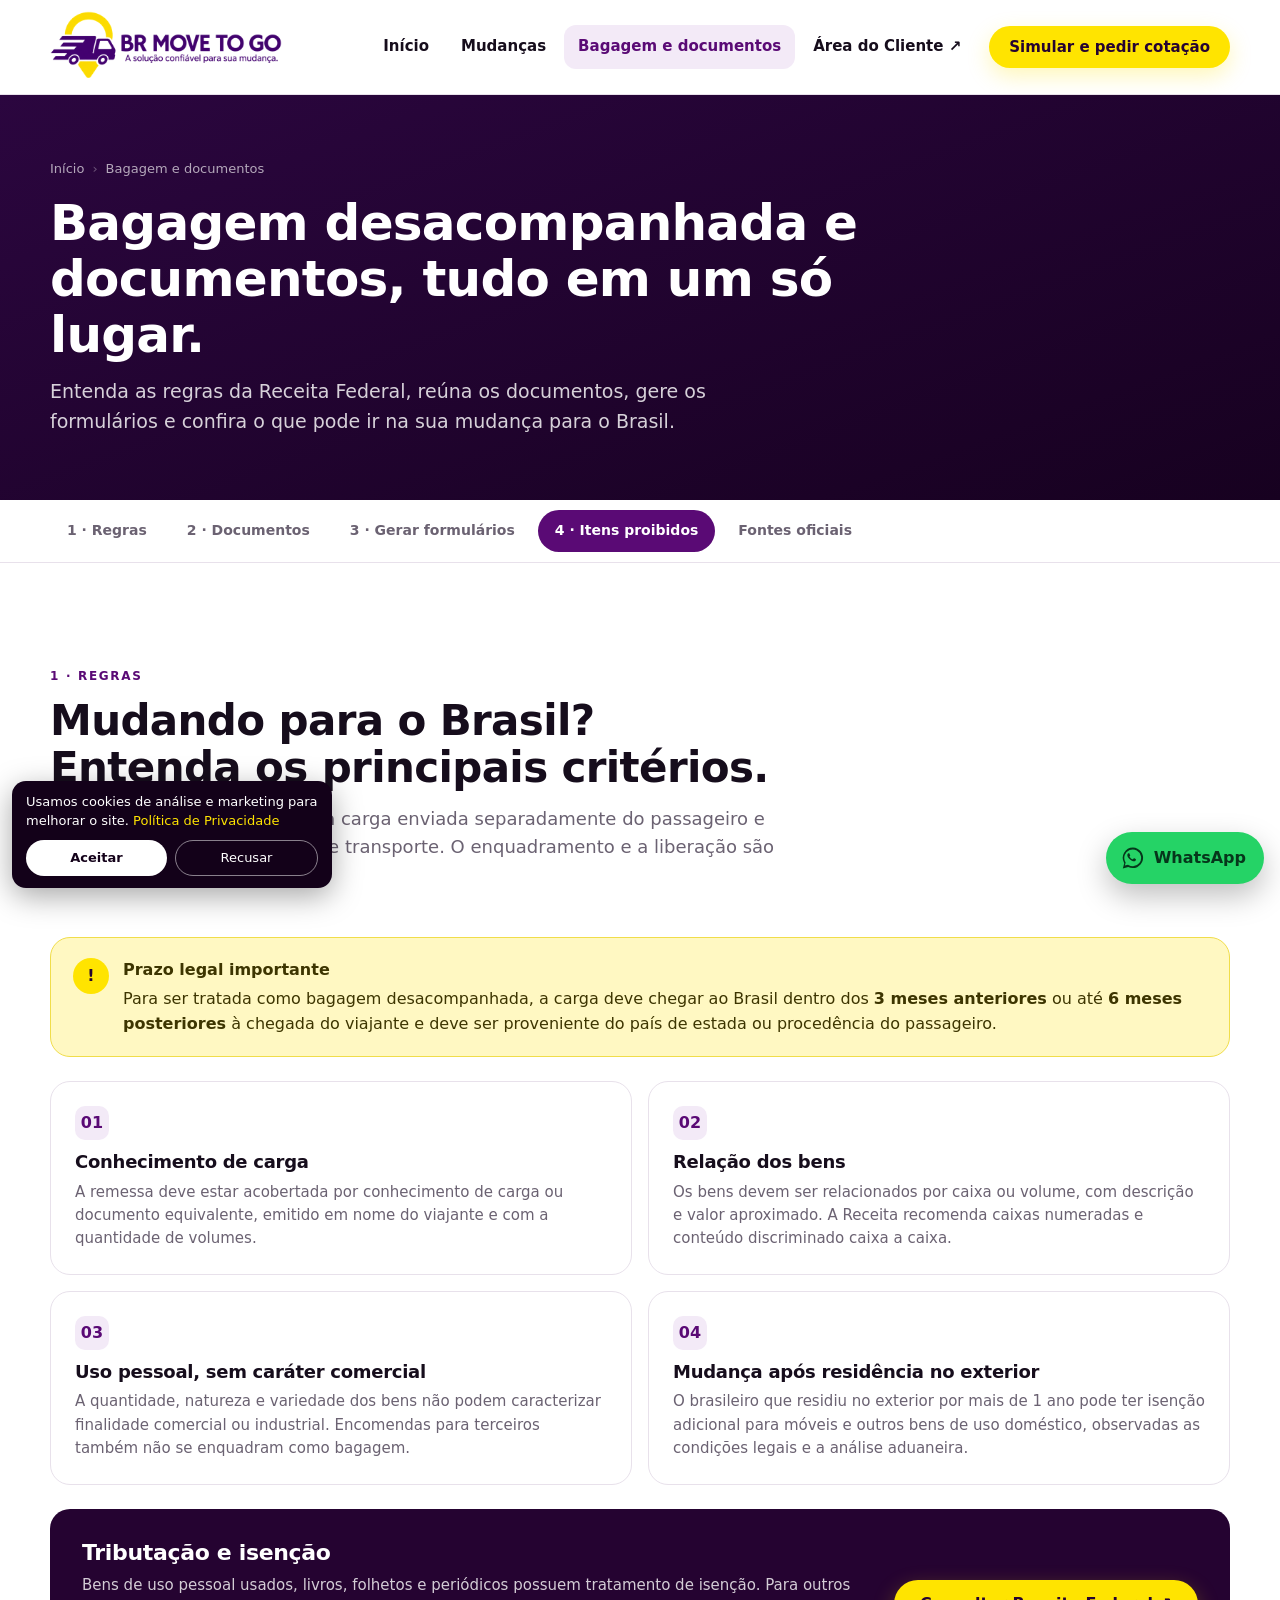
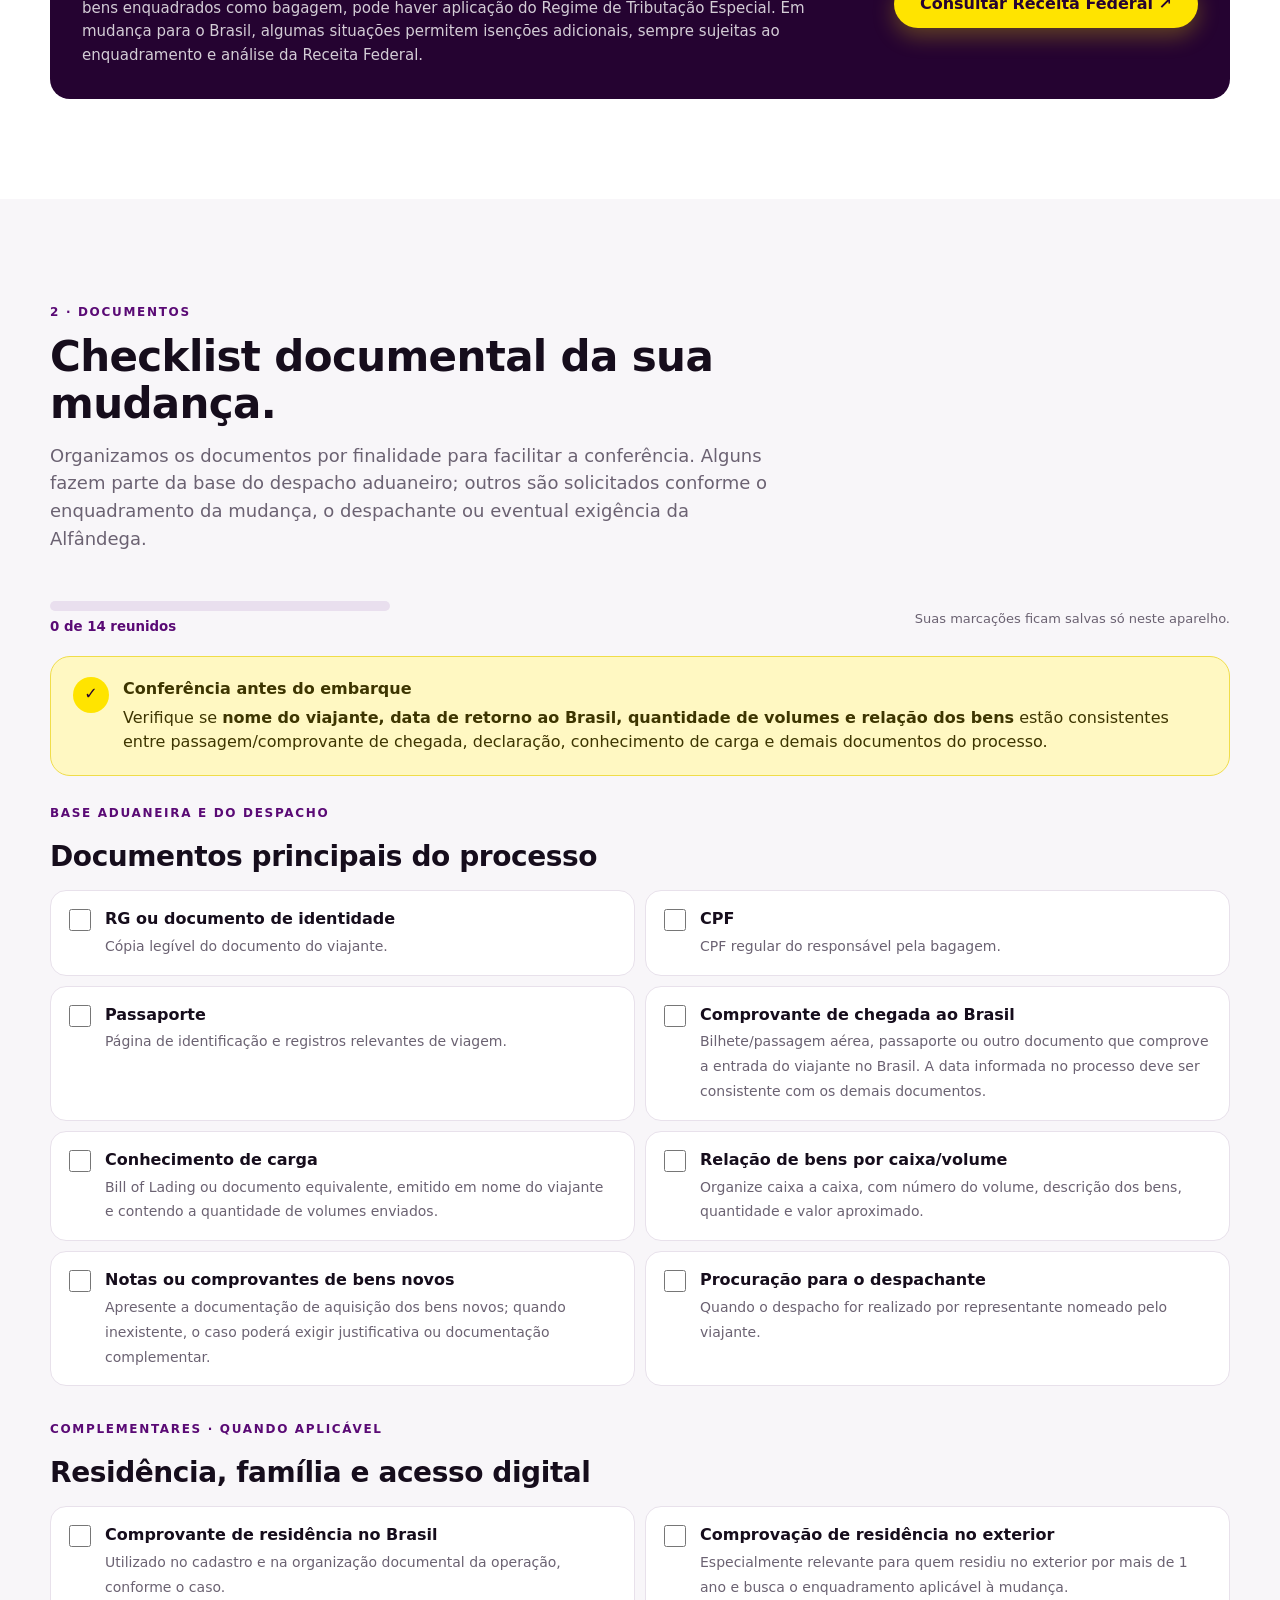
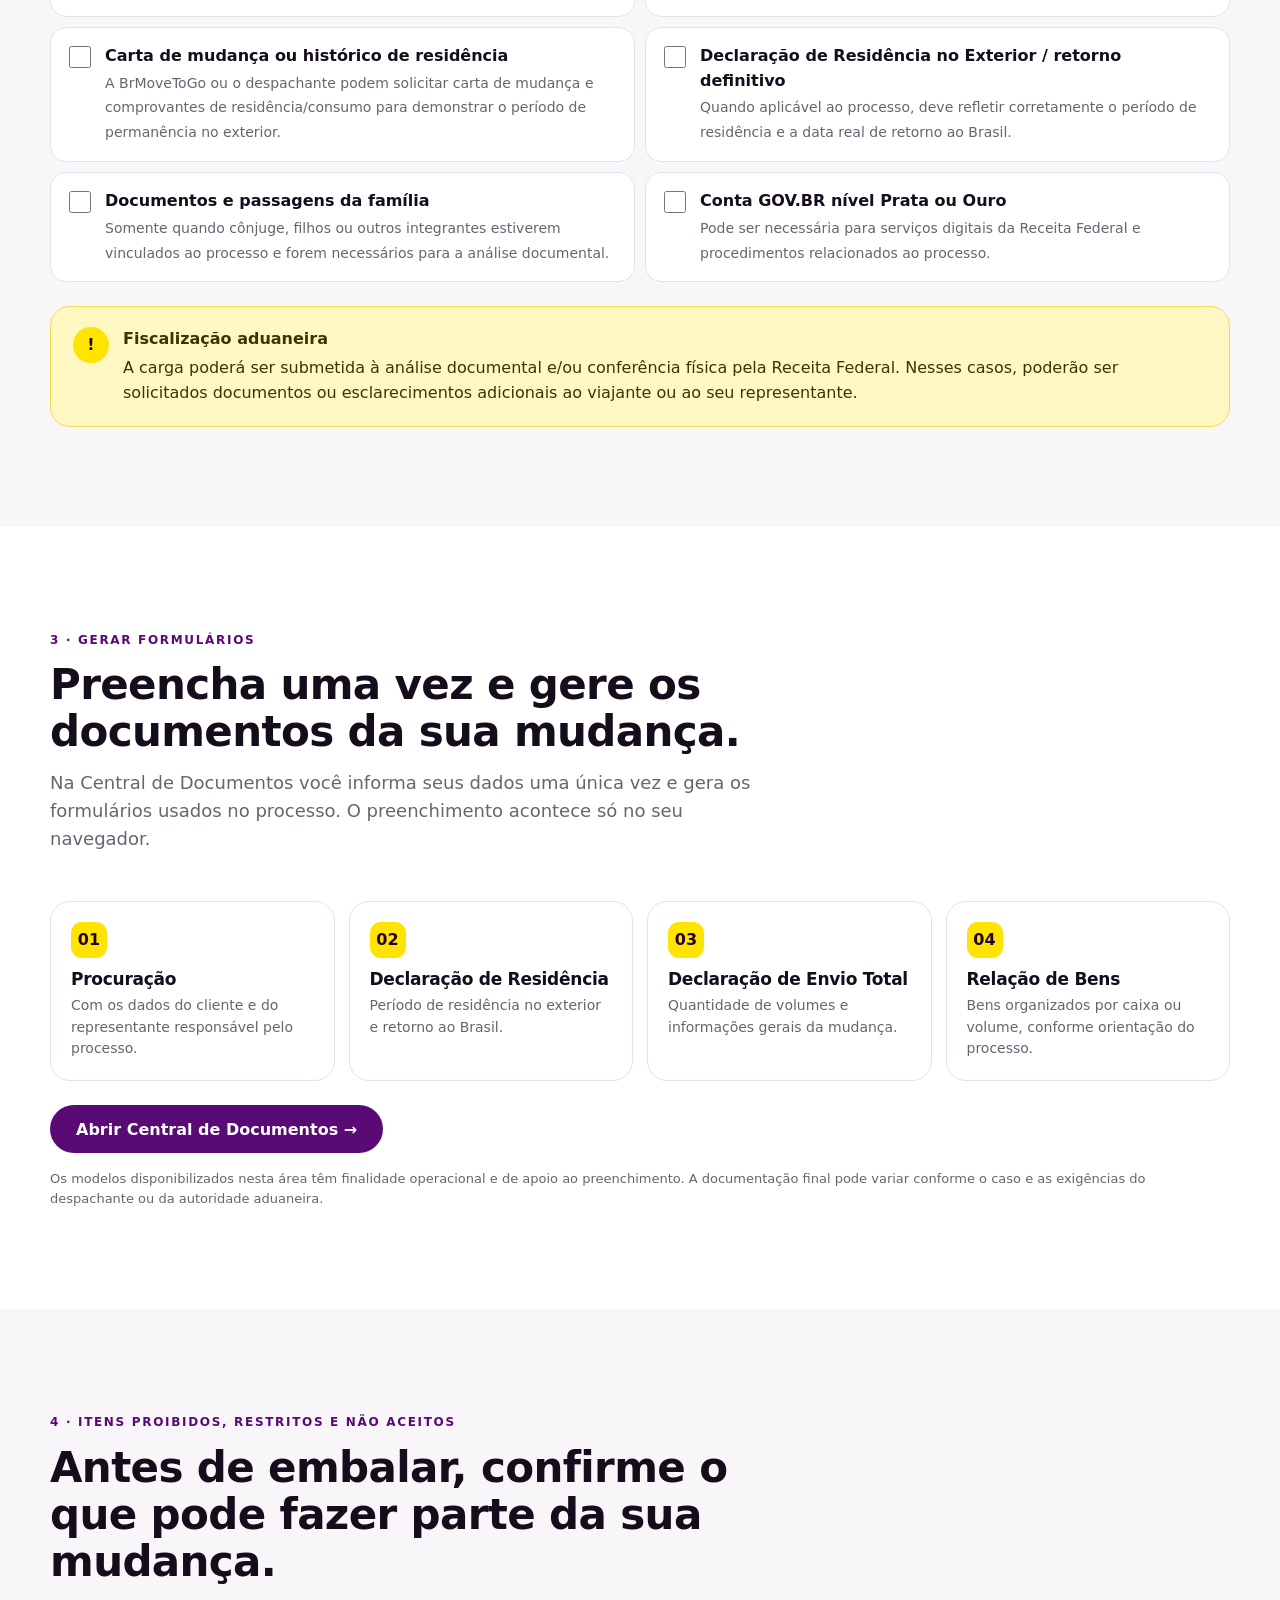
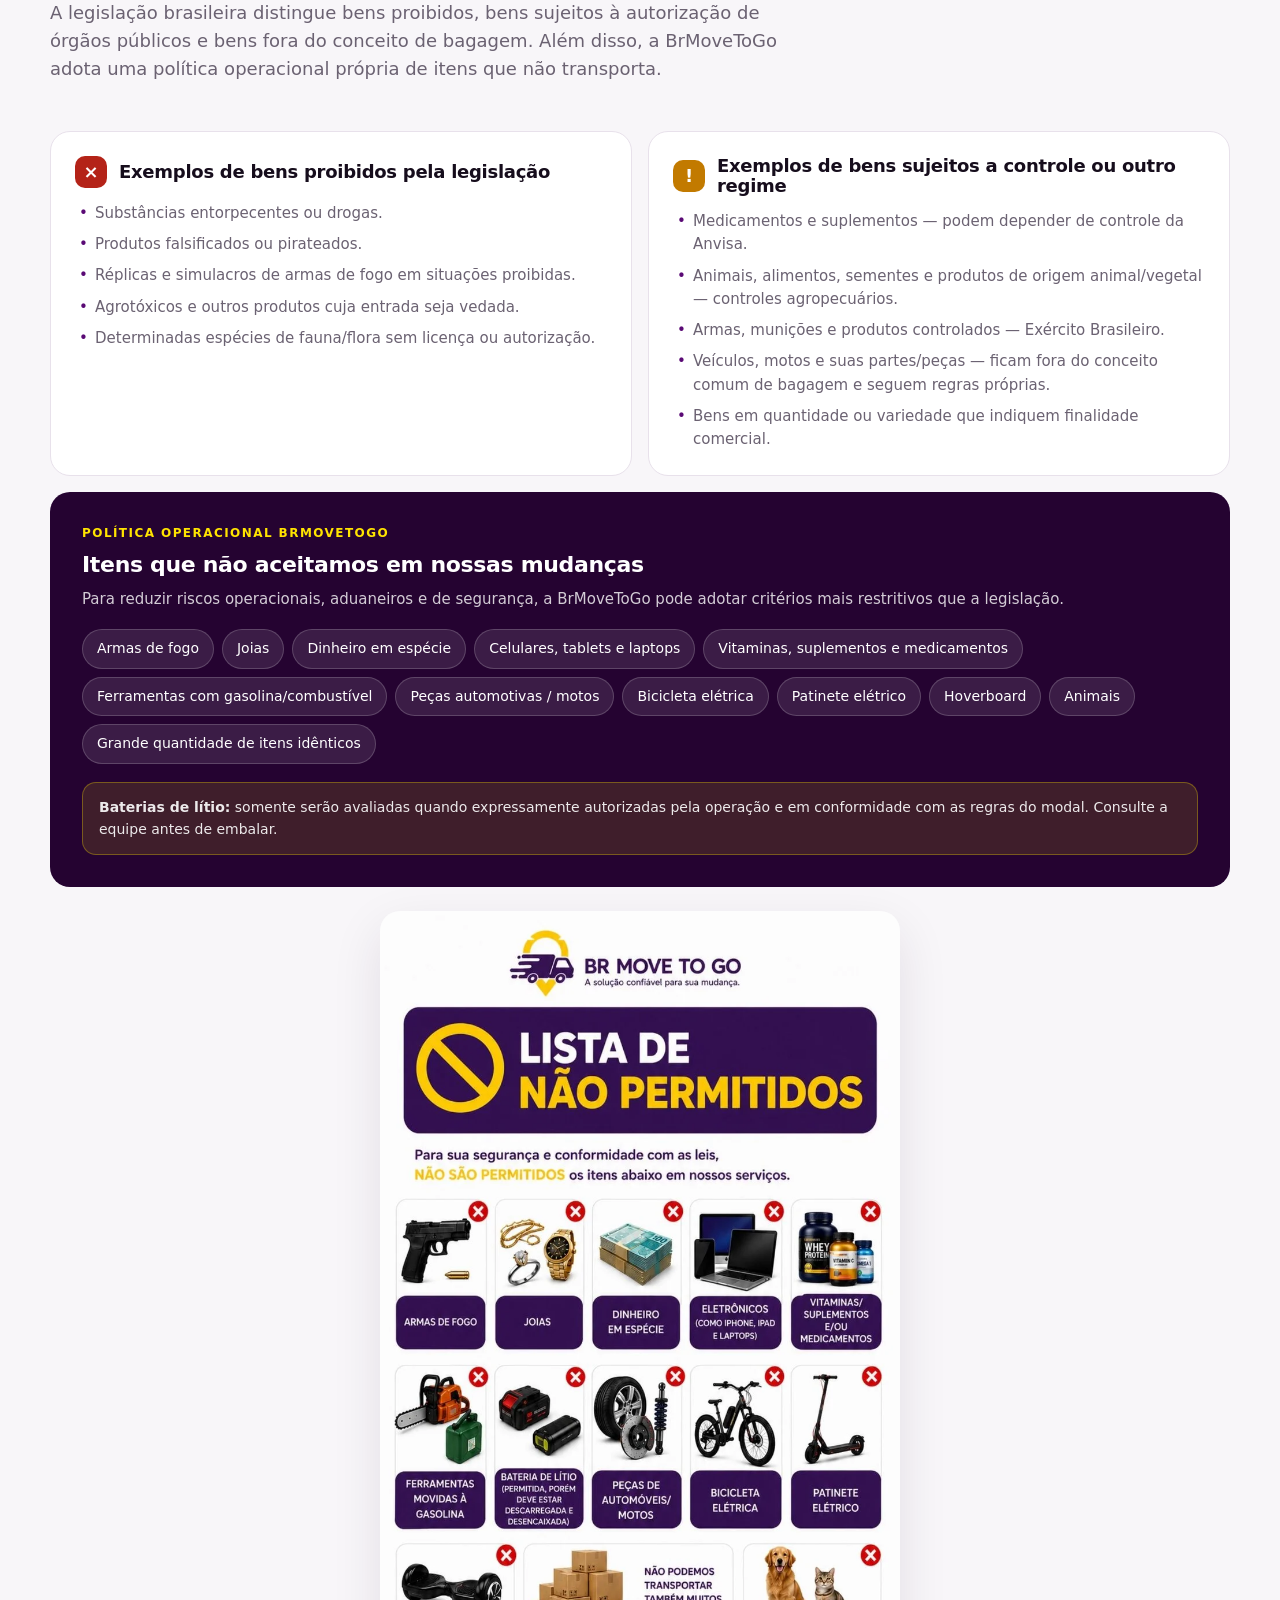
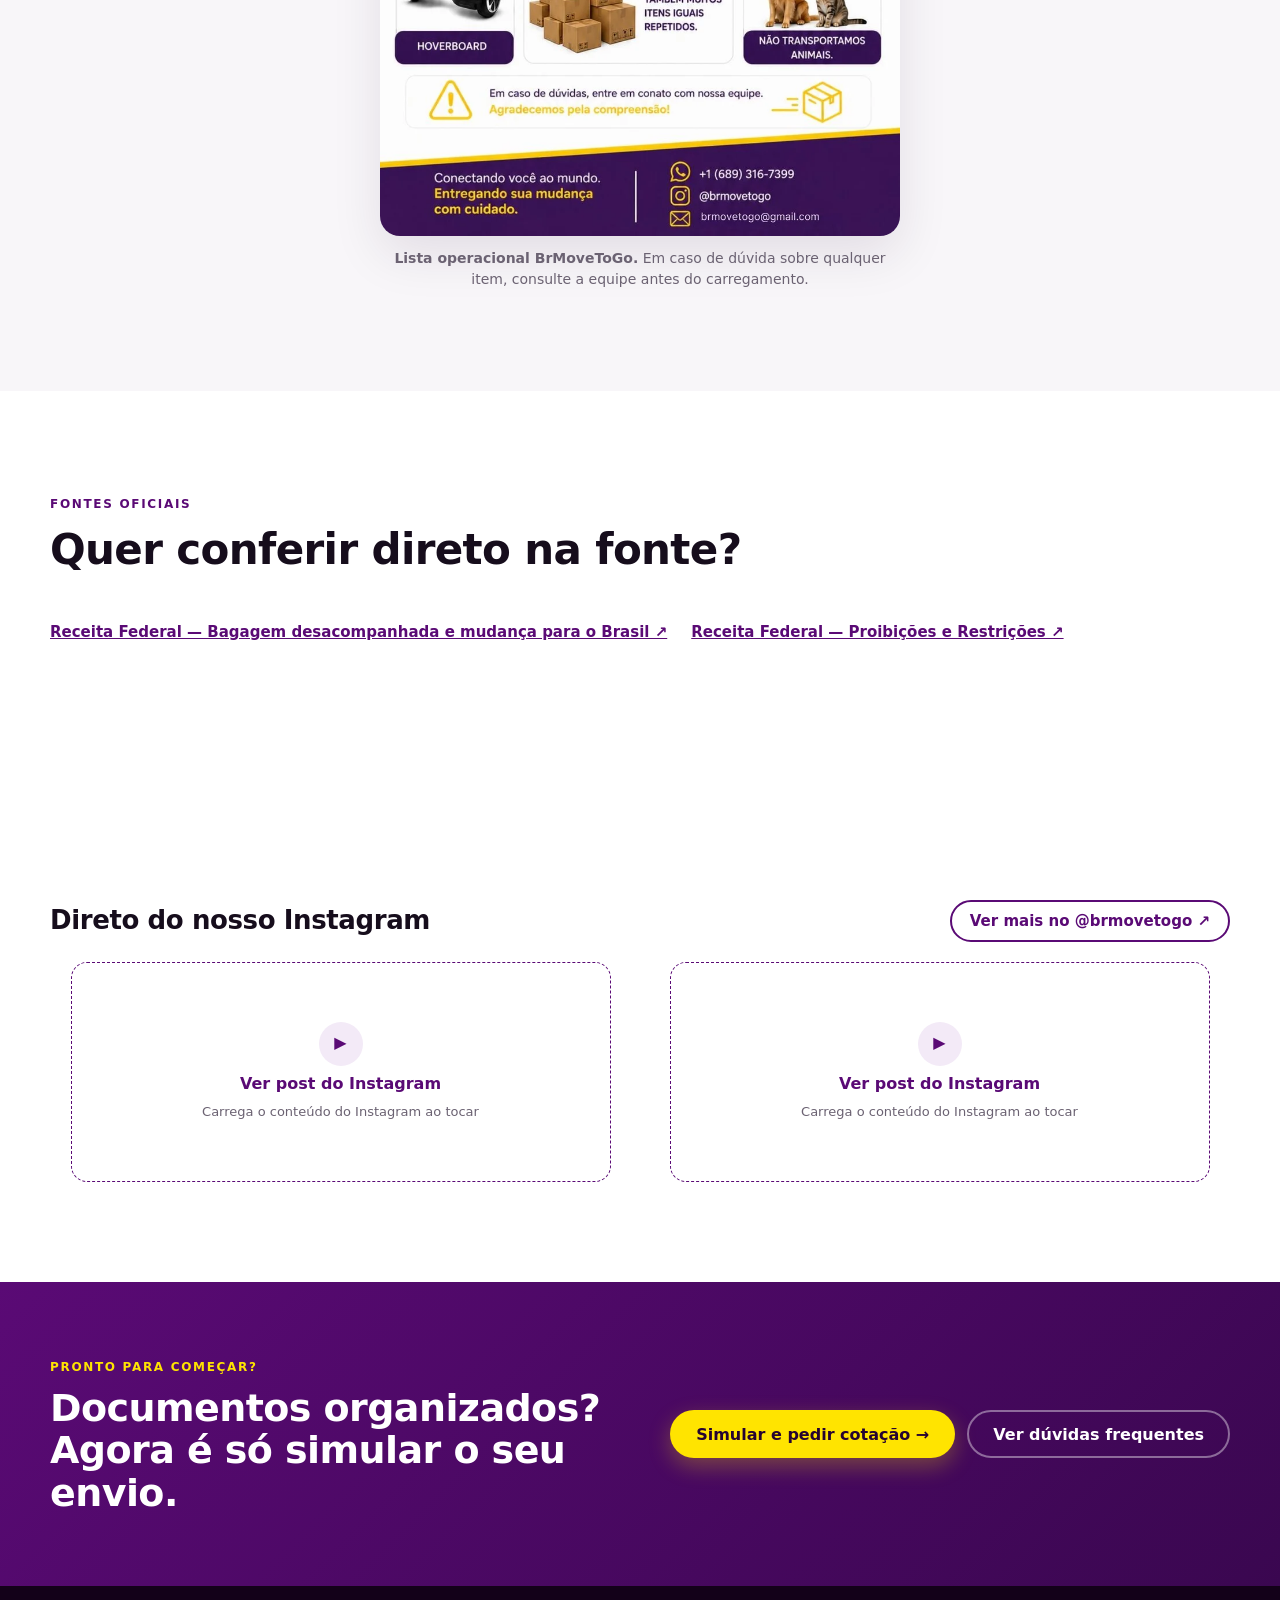
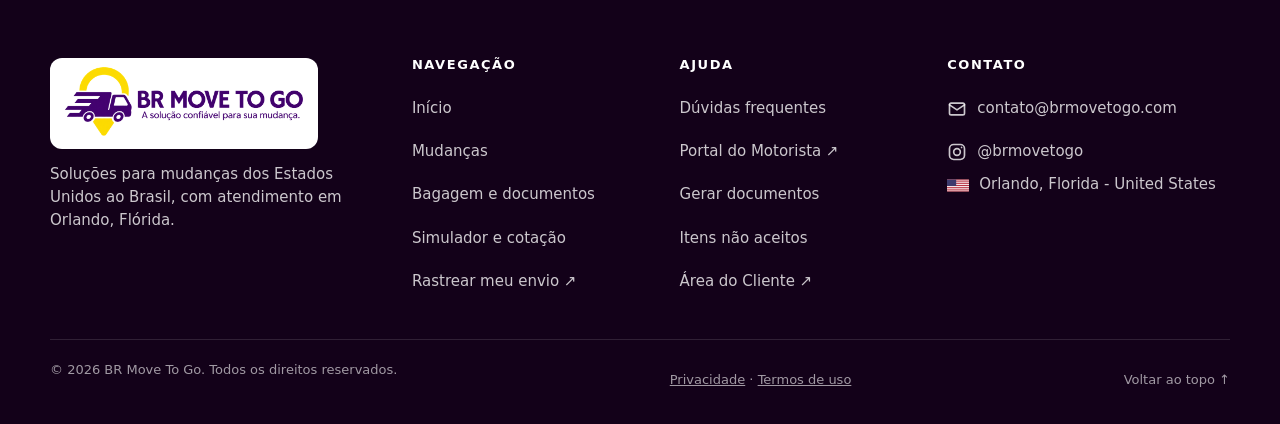
==== commit 4ade5013: "Menu: volta ao formato simples (Início, Mudanças, Bagagem e documentos, Área do Cliente, cotação); h" ====
--- a/bagagem-e-documentos/index.html
+++ b/bagagem-e-documentos/index.html
@@ -25,7 +25,7 @@
   <link rel="icon" type="image/png" sizes="48x48" href="/img/favicon-48.png">
   <link rel="apple-touch-icon" href="/img/apple-touch-icon.png">
   <script>document.documentElement.className+=' js'</script>
-  <link rel="stylesheet" href="/assets/site.css?v=nav1">
+  <link rel="stylesheet" href="/assets/site.css?v=menu1">
   
 </head>
 <body>
@@ -34,12 +34,12 @@
   <div class="container nav-wrap">
     <a class="brand" href="/" aria-label="BrMoveToGo — página inicial"><img src="/img/logo-header.png?v=2" alt="BR Move To Go" width="650" height="202"></a>
     <button class="menu-btn" type="button" aria-expanded="false" aria-controls="menu" aria-label="Abrir menu"><span></span><span></span><span></span></button>
-    <nav id="menu" class="nav" aria-label="Navegação principal"><a href="/">Início</a><a href="/mudancas/">Mudanças</a><a href="/#como-funciona">Como funciona</a><a href="/bagagem-e-documentos/" aria-current="page">Planeje sua mudança</a><a href="/#faq">Dúvidas</a><a href="/#contato">Contato</a><a class="btn btn-outline btn-small" href="https://envios.brmovetogo.com/portaldocliente/" target="_blank" rel="noopener" title="Acompanhar envio e enviar documentos">Área do Cliente ↗</a><a class="btn btn-primary btn-small" href="/simulador/">Pedir cotação</a></nav>
+    <nav id="menu" class="nav" aria-label="Navegação principal"><a href="/">Início</a><a href="/mudancas/">Mudanças</a><a href="/bagagem-e-documentos/" aria-current="page">Bagagem e documentos</a><a href="https://envios.brmovetogo.com/portaldocliente/" target="_blank" rel="noopener" title="Acompanhar envio e enviar documentos">Área do Cliente ↗</a><a class="btn btn-primary btn-small" href="/simulador/">Simular e pedir cotação</a></nav>
   </div>
 </header>
 <main id="conteudo">
 
-<section class="page-hero"><div class="container"><nav class="crumbs" aria-label="Você está em"><a href="/">Início</a><span aria-hidden="true">›</span><span>Planeje sua mudança</span></nav>
+<section class="page-hero"><div class="container"><nav class="crumbs" aria-label="Você está em"><a href="/">Início</a><span aria-hidden="true">›</span><span>Bagagem e documentos</span></nav>
   <h1>Bagagem desacompanhada e documentos, tudo em um só lugar.</h1>
   <p>Entenda as regras da Receita Federal, reúna os documentos, gere os formulários e confira o que pode ir na sua mudança para o Brasil.</p></div></section>
 <nav class="subnav" aria-label="Nesta página"><div class="container">
@@ -165,7 +165,7 @@
         <ul>
           <li><a href="/">Início</a></li>
           <li><a href="/mudancas/">Mudanças</a></li>
-          <li><a href="/bagagem-e-documentos/">Planeje sua mudança</a></li>
+          <li><a href="/bagagem-e-documentos/">Bagagem e documentos</a></li>
           <li><a href="/simulador/">Simulador e cotação</a></li>
           <li><a href="https://envios.brmovetogo.com/rastreio" target="_blank" rel="noopener">Rastrear meu envio ↗</a></li>
         </ul>
--- a/assets/site.css
+++ b/assets/site.css
@@ -1,6 +1,6 @@
-:root{--purple:#5a0a75;--purple-2:#7f28a0;--purple-dark:#250331;--purple-deep:#130119;--yellow:#ffe400;--yellow-soft:#fff6a6;--ink:#160d1c;--muted:#6b6272;--line:#e8e1eb;--bg:#f8f6f9;--white:#fff;--ok:#16794b;--danger:#b42318;--warn:#8a5a00;--r:20px;--r-sm:12px;--shadow:0 18px 50px rgba(37,3,49,.10);--header-h:72px;--gutter:20px;--font:system-ui,-apple-system,"Segoe UI",Roboto,"Helvetica Neue",Arial,sans-serif}@media(min-width:600px){:root{--gutter:32px}}@media(min-width:1000px){:root{--header-h:94px}}*,*::before,*::after{box-sizing:border-box}html{scroll-behavior:smooth;-webkit-text-size-adjust:100%;scroll-padding-top:calc(var(--header-h) + 64px)}body{margin:0;font-family:var(--font);color:var(--ink);background:#fff;line-height:1.55;-webkit-font-smoothing:antialiased;overflow-x:hidden}body.menu-open{overflow:hidden}img{max-width:100%;height:auto;display:block}a{color:inherit;text-decoration:none}button,input,select,textarea{font:inherit;color:inherit}h1,h2,h3,h4{line-height:1.12;letter-spacing:-.015em;margin:0}p{margin:0}ul{margin:0;padding:0;list-style:none}:focus-visible{outline:3px solid rgba(127,40,160,.55);outline-offset:2px;border-radius:6px}.skip{position:absolute;left:-999px;top:8px;background:var(--yellow);color:var(--purple-dark);padding:10px 14px;border-radius:10px;font-weight:700;z-index:300}.skip:focus{left:8px}.container{width:min(1180px,calc(100% - 2*var(--gutter)));margin-inline:auto}.sr-only{position:absolute;width:1px;height:1px;overflow:hidden;clip:rect(0 0 0 0);white-space:nowrap}.btn{display:inline-flex;align-items:center;justify-content:center;gap:10px;min-height:48px;padding:12px 24px;border-radius:999px;border:2px solid transparent;font-weight:750;font-size:16px;line-height:1.2;cursor:pointer;transition:transform .15s,background .15s,box-shadow .15s;text-align:center}.btn:hover{transform:translateY(-1px)}.btn-primary{background:var(--yellow);color:var(--purple-dark);box-shadow:0 8px 22px rgba(255,228,0,.28)}.btn-primary:hover{background:#fff03a}.btn-purple{background:var(--purple);color:#fff}.btn-purple:hover{background:var(--purple-2)}.btn-ghost{background:transparent;color:#fff;border-color:rgba(255,255,255,.4)}.btn-ghost:hover{background:rgba(255,255,255,.1)}.btn-outline{background:#fff;color:var(--purple);border-color:var(--purple)}.btn-outline:hover{background:#f6edf9}.btn-wa{background:#25d366;color:#06361b}.btn-wa:hover{background:#2fe173}.btn-small{min-height:42px;padding:9px 18px;font-size:15px}.btn[disabled]{opacity:.55;cursor:not-allowed;transform:none}.text-link{display:inline-flex;gap:8px;align-items:center;font-weight:750;color:var(--purple)}.text-link:hover{text-decoration:underline}.site-header{position:sticky;top:0;z-index:200;background:rgba(255,255,255,.97);-webkit-backdrop-filter:saturate(1.4) blur(10px);backdrop-filter:saturate(1.4) blur(10px);border-bottom:1px solid var(--line);transition:box-shadow .2s}.site-header.scrolled{box-shadow:0 8px 28px rgba(37,3,49,.08)}.nav-wrap{display:flex;align-items:center;justify-content:space-between;height:var(--header-h);gap:16px}.brand{display:flex;align-items:center;flex:0 0 auto}.brand img{height:52px;width:auto}@media(min-width:1000px){.brand img{height:72px}}.menu-btn{display:flex;flex-direction:column;justify-content:center;gap:5px;width:48px;height:48px;border:0;background:none;padding:12px;border-radius:12px;cursor:pointer}.menu-btn span{display:block;height:2px;background:var(--purple-dark);border-radius:2px;transition:transform .2s,opacity .2s}.menu-btn[aria-expanded="true"] span:nth-child(1){transform:translateY(7px) rotate(45deg)}.menu-btn[aria-expanded="true"] span:nth-child(2){opacity:0}.menu-btn[aria-expanded="true"] span:nth-child(3){transform:translateY(-7px) rotate(-45deg)}.nav{position:fixed;left:0;right:0;top:var(--header-h);display:flex;flex-direction:column;align-items:stretch;gap:2px;background:#fff;padding:12px var(--gutter) 24px;border-bottom:1px solid var(--line);box-shadow:0 24px 40px rgba(37,3,49,.12);max-height:calc(100vh - var(--header-h));max-height:calc(100dvh - var(--header-h));overflow:auto;opacity:0;visibility:hidden;transform:translateY(-8px);transition:opacity .18s,transform .18s,visibility .18s}.nav.open{opacity:1;visibility:visible;transform:none}.nav a:not(.btn){padding:14px 12px;border-radius:12px;font-weight:650;font-size:17px}.nav a:not(.btn):hover{background:var(--bg)}.nav a[aria-current="page"]{color:var(--purple);background:#f3eaf7}.nav .btn{margin-top:10px}@media(min-width:1180px){.menu-btn{display:none}.nav{position:static;flex-direction:row;align-items:center;gap:4px;padding:0;border:0;box-shadow:none;background:none;max-height:none;overflow:visible;opacity:1;visibility:visible;transform:none}.nav a:not(.btn){padding:10px 14px;font-size:15px}.nav .btn{margin:0 0 0 10px}}.hero{background:radial-gradient(900px 420px at 88% -8%,rgba(127,40,160,.6),transparent 62%),radial-gradient(600px 300px at -5% 110%,rgba(255,228,0,.10),transparent 60%),linear-gradient(160deg,#2b063f 0%,#170120 100%);color:#fff;overflow:hidden}.hero-inner{display:grid;gap:36px;padding:clamp(36px,7vw,84px) 0;align-items:center}@media(min-width:800px){.hero-inner{grid-template-columns:1.2fr .8fr;gap:48px}}.eyebrow{display:inline-flex;align-items:center;gap:10px;font-size:12px;font-weight:800;letter-spacing:.14em;text-transform:uppercase;color:rgba(255,255,255,.78);margin-bottom:18px}.eyebrow::before{content:"";width:28px;height:2px;background:var(--yellow)}.hero h1{font-size:clamp(34px,5.6vw,62px);font-weight:850;margin-bottom:18px}.hero h1 em{font-style:normal;color:var(--yellow)}.hero-lead{font-size:clamp(16px,1.9vw,19px);color:rgba(255,255,255,.82);max-width:34em;margin-bottom:28px}.hero-actions{display:flex;flex-wrap:wrap;gap:12px;margin-bottom:32px}.hero-points{display:grid;grid-template-columns:repeat(3,minmax(0,1fr));gap:12px;max-width:520px}.hero-points div{border-top:1px solid rgba(255,255,255,.22);padding-top:12px;font-size:13px;color:rgba(255,255,255,.8);line-height:1.35}.hero-points b{display:block;color:var(--yellow);font-size:13px;margin-bottom:4px}.hero-photo{position:relative;border-radius:28px;overflow:hidden;box-shadow:0 30px 80px rgba(0,0,0,.35);max-width:460px;width:100%;margin-inline:auto;aspect-ratio:1/1;background:#2b063f}.hero-photo img{width:100%;height:100%;object-fit:cover}.hero-photo-chip{position:absolute;left:14px;right:14px;bottom:14px;display:flex;align-items:center;justify-content:space-between;gap:12px;background:rgba(255,255,255,.96);color:var(--ink);padding:12px 16px;border-radius:16px;font-size:14px;line-height:1.3}.hero-photo-chip b{display:block;font-size:16px;color:var(--purple)}.hero-photo-chip span{font-weight:800;color:var(--purple);white-space:nowrap}.page-hero{background:linear-gradient(160deg,#2b063f 0%,#170120 100%);color:#fff;padding:clamp(34px,6vw,64px) 0}.page-hero h1{font-size:clamp(30px,5vw,50px);font-weight:850;margin-bottom:14px;max-width:18em}.page-hero p{font-size:clamp(16px,1.8vw,19px);color:rgba(255,255,255,.82);max-width:40em}.crumbs{display:flex;flex-wrap:wrap;gap:8px;font-size:13px;color:rgba(255,255,255,.65);margin-bottom:16px}.crumbs a:hover{color:var(--yellow)}.crumbs span[aria-hidden]{opacity:.5}.trust{background:var(--bg);border-bottom:1px solid var(--line)}.trust-grid{display:grid;grid-template-columns:repeat(2,minmax(0,1fr));gap:1px;background:var(--line)}.trust-grid div{background:var(--bg);padding:16px 12px;text-align:center;font-weight:750;font-size:14px;color:var(--purple-dark)}.trust-grid small{display:block;font-weight:500;color:var(--muted);font-size:12px;margin-top:2px}@media(min-width:800px){.trust-grid{grid-template-columns:repeat(4,minmax(0,1fr))}}.section{padding:clamp(52px,8vw,100px) 0}.section-alt{background:var(--bg)}.section-dark{background:linear-gradient(160deg,#2b063f 0%,#170120 100%);color:#fff}.kicker{display:inline-block;font-size:12px;font-weight:850;letter-spacing:.14em;text-transform:uppercase;color:var(--purple);margin-bottom:12px}.section-dark .kicker,.kicker-light{color:var(--yellow)}.section-head{max-width:46rem;margin-bottom:clamp(28px,4vw,48px)}.section-head.center{margin-inline:auto;text-align:center}.section-head h2,.h2{font-size:clamp(26px,4vw,42px);font-weight:850;margin-bottom:14px}.section-head p{color:var(--muted);font-size:clamp(16px,1.6vw,18px)}.section-dark .section-head p{color:rgba(255,255,255,.78)}.cta-row{display:flex;flex-wrap:wrap;gap:12px;margin-top:28px}.cards-3{display:grid;gap:18px}@media(min-width:800px){.cards-3{grid-template-columns:repeat(3,minmax(0,1fr))}}.card{background:#fff;border:1px solid var(--line);border-radius:var(--r);padding:clamp(22px,3vw,30px);display:flex;flex-direction:column;gap:14px}.card.featured{border-color:var(--purple);box-shadow:var(--shadow)}.card h3{font-size:22px;font-weight:800}.card p{color:var(--muted)}.card .tag{align-self:flex-start;background:#f3eaf7;color:var(--purple);font-size:11px;font-weight:850;letter-spacing:.1em;padding:5px 10px;border-radius:999px}.card.featured .tag{background:var(--yellow);color:var(--purple-dark)}.card ul{display:grid;gap:8px;margin:2px 0 6px}.card li{position:relative;padding-left:26px;font-size:15px}.card li::before{content:"✓";position:absolute;left:0;top:0;color:var(--ok);font-weight:900}.card .text-link{margin-top:auto}.price-grid{display:grid;gap:14px;grid-template-columns:repeat(2,minmax(0,1fr))}@media(min-width:1000px){.price-grid{grid-template-columns:repeat(4,minmax(0,1fr));gap:18px}}.price-tile{position:relative;display:flex;flex-direction:column;gap:6px;background:#fff;border:1px solid var(--line);border-radius:var(--r);padding:clamp(16px,2.4vw,24px);transition:border-color .15s,transform .15s,box-shadow .15s}.price-tile:hover{border-color:var(--purple);transform:translateY(-2px);box-shadow:var(--shadow)}.price-tile .tag{font-size:11px;font-weight:850;letter-spacing:.1em;color:var(--purple);text-transform:uppercase}.price-tile h3{font-size:clamp(17px,2vw,21px);font-weight:800}.price-tile .specs{font-size:14px;color:var(--muted)}.price-tile .price{font-size:clamp(26px,3.4vw,36px);font-weight:850;color:var(--purple-dark);margin-top:6px;letter-spacing:-.02em}.price-tile .price small{font-size:13px;font-weight:600;color:var(--muted);letter-spacing:0;margin-left:4px}.price-tile .go{margin-top:auto;padding-top:10px;font-size:14px;font-weight:750;color:var(--purple)}.price-note{margin-top:18px;font-size:14px;color:var(--muted);display:flex;gap:10px}.price-note b{color:var(--purple)}.box-feature{display:grid;gap:24px;align-items:center;margin-top:32px;background:var(--bg);border-radius:var(--r);padding:clamp(18px,3vw,32px)}@media(min-width:800px){.box-feature{grid-template-columns:240px 1fr;gap:36px}}.box-feature img{border-radius:16px;max-width:240px;margin-inline:auto;box-shadow:var(--shadow)}.box-feature h3{font-size:22px;margin-bottom:10px}.box-feature p{color:var(--muted)}.steps{display:grid;gap:14px;counter-reset:s}@media(min-width:800px){.steps{grid-template-columns:repeat(2,minmax(0,1fr))}}@media(min-width:1100px){.steps.four{grid-template-columns:repeat(4,minmax(0,1fr))}}.step{background:rgba(255,255,255,.07);border:1px solid rgba(255,255,255,.14);border-radius:var(--r);padding:22px}.section:not(.section-dark) .step{background:#fff;border-color:var(--line)}.step b{display:inline-grid;place-items:center;width:40px;height:40px;border-radius:12px;background:var(--yellow);color:var(--purple-dark);font-weight:900;margin-bottom:14px}.step h3{font-size:19px;font-weight:800;margin-bottom:8px}.step p{font-size:15px;color:rgba(255,255,255,.78)}.section:not(.section-dark) .step p{color:var(--muted)}.gallery{display:grid;gap:16px}@media(min-width:700px){.gallery{grid-template-columns:repeat(3,minmax(0,1fr))}}.shot{margin:0;border-radius:var(--r);overflow:hidden;background:var(--purple-dark);position:relative;min-height:260px}.shot img{width:100%;height:100%;object-fit:cover;aspect-ratio:4/5}.shot figcaption{position:absolute;inset:auto 0 0 0;padding:44px 18px 16px;background:linear-gradient(transparent,rgba(19,1,25,.88));color:#fff;font-size:14px;line-height:1.35}.shot figcaption b{display:block;font-size:16px;margin-bottom:2px}.track-card{background:var(--purple);color:#fff;border-radius:var(--r);padding:clamp(22px,3vw,30px);display:flex;flex-direction:column;gap:14px;justify-content:center}.track-card h3{font-size:24px;font-weight:800}.track-card p{color:rgba(255,255,255,.82)}.track-card .btn{align-self:flex-start}.split{display:grid;gap:clamp(24px,4vw,56px);align-items:center}@media(min-width:900px){.split{grid-template-columns:1fr 1fr}}.callout{background:#fff8c2;border:1px solid #f0dd4a;border-radius:var(--r);padding:20px 22px;display:flex;gap:14px;color:#3d3500}.callout .ico{flex:0 0 36px;height:36px;border-radius:50%;background:var(--yellow);display:grid;place-items:center;font-weight:900;color:var(--purple-dark)}.callout strong{display:block;margin-bottom:4px}.link-list{display:grid;gap:10px;margin-top:20px}.link-list a{display:flex;align-items:center;justify-content:space-between;gap:12px;background:#fff;border:1px solid var(--line);border-radius:14px;padding:14px 18px;font-weight:700}.link-list a:hover{border-color:var(--purple);color:var(--purple)}.link-list small{display:block;font-weight:500;color:var(--muted);font-size:13px}.faq-list{display:grid;gap:12px;max-width:52rem;margin-inline:auto}.faq-list details{background:#fff;border:1px solid var(--line);border-radius:16px;padding:0 20px}.faq-list summary{list-style:none;cursor:pointer;display:flex;justify-content:space-between;gap:16px;align-items:center;padding:18px 0;font-weight:750;font-size:17px}.faq-list summary::-webkit-details-marker{display:none}.faq-list summary::after{content:"+";font-size:24px;line-height:1;color:var(--purple);transition:transform .2s}.faq-list details[open] summary::after{transform:rotate(45deg)}.faq-list details p{padding:0 0 18px;color:var(--muted)}.faq-list details a{color:var(--purple);font-weight:700;text-decoration:underline}.final-cta{background:linear-gradient(135deg,var(--purple) 0%,#3a0750 100%);color:#fff;padding:clamp(40px,6vw,72px) 0}.final-cta .container{display:grid;gap:24px;align-items:center}@media(min-width:800px){.final-cta .container{grid-template-columns:1fr auto}}.final-cta span{font-size:12px;font-weight:850;letter-spacing:.14em;color:var(--yellow)}.final-cta h2{font-size:clamp(24px,3.6vw,38px);font-weight:850;margin-top:8px;max-width:22em}.subnav{position:sticky;top:var(--header-h);z-index:150;background:#fff;border-bottom:1px solid var(--line)}.subnav .container{display:flex;gap:6px;overflow-x:auto;scrollbar-width:none;padding-block:10px}.subnav .container::-webkit-scrollbar{display:none}.subnav a{flex:0 0 auto;padding:9px 16px;border-radius:999px;font-weight:700;font-size:14px;color:var(--muted);white-space:nowrap;border:1px solid transparent}.subnav a:hover{color:var(--purple)}.subnav a.active{background:var(--purple);color:#fff}.criteria{display:grid;gap:16px;margin-top:24px}@media(min-width:800px){.criteria{grid-template-columns:repeat(2,minmax(0,1fr))}}.criteria article{background:#fff;border:1px solid var(--line);border-radius:var(--r);padding:24px}.criteria article span{display:inline-grid;place-items:center;width:34px;height:34px;border-radius:10px;background:#f3eaf7;color:var(--purple);font-weight:900;margin-bottom:12px}.criteria h3{font-size:18px;font-weight:800;margin-bottom:8px}.criteria p{color:var(--muted);font-size:15px}.tax{display:grid;gap:18px;align-items:center;margin-top:24px;background:var(--purple-dark);color:#fff;border-radius:var(--r);padding:clamp(22px,3vw,32px)}@media(min-width:800px){.tax{grid-template-columns:1fr auto}}.tax h3{font-size:22px;margin-bottom:8px}.tax p{color:rgba(255,255,255,.8);font-size:15px}.checklist-head{display:flex;flex-wrap:wrap;gap:14px;align-items:center;justify-content:space-between;margin-bottom:18px}.progress{flex:1 1 220px;max-width:340px}.progress-bar{height:10px;border-radius:999px;background:#e9dfee;overflow:hidden}.progress-bar i{display:block;height:100%;width:0;background:linear-gradient(90deg,var(--purple),var(--purple-2));border-radius:999px;transition:width .25s}.progress small{display:block;margin-top:6px;font-weight:700;color:var(--purple)}.checklist{display:grid;gap:10px}@media(min-width:900px){.checklist{grid-template-columns:repeat(2,minmax(0,1fr))}}.checklist label{display:flex;gap:14px;align-items:flex-start;background:#fff;border:1.5px solid var(--line);border-radius:16px;padding:16px 18px;cursor:pointer;transition:border-color .15s,background .15s}.checklist label:hover{border-color:var(--purple-2)}.checklist input{flex:0 0 auto;width:22px;height:22px;margin:2px 0 0;accent-color:var(--purple)}.checklist label:has(input:checked){background:#f6fbf8;border-color:#9fd2b6}.checklist b{display:block;font-size:16px;margin-bottom:2px}.checklist small{color:var(--muted);font-size:14px;line-height:1.45}.note{margin-top:16px;font-size:13px;color:var(--muted)}.doc-grid{display:grid;gap:14px;margin-bottom:24px}@media(min-width:700px){.doc-grid{grid-template-columns:repeat(2,minmax(0,1fr))}}@media(min-width:1100px){.doc-grid{grid-template-columns:repeat(4,minmax(0,1fr))}}.doc-card{background:#fff;border:1px solid var(--line);border-radius:var(--r);padding:20px}.doc-card .doc-no{display:inline-grid;place-items:center;width:36px;height:36px;border-radius:11px;background:var(--yellow);color:var(--purple-dark);font-weight:900;margin-bottom:12px}.doc-card h3{font-size:17px;font-weight:800;margin-bottom:6px}.doc-card p{font-size:14px;color:var(--muted)}.workspace{display:none;margin-top:24px;background:#fff;border:1px solid var(--line);border-radius:var(--r);overflow:hidden;box-shadow:var(--shadow)}.workspace.open{display:block}.workspace-head{display:flex;justify-content:space-between;align-items:center;gap:12px;padding:14px 18px;background:var(--purple-dark);color:#fff;flex-wrap:wrap}.workspace-head .actions{display:flex;gap:8px;flex-wrap:wrap}.workspace-head a,.workspace-head button{border:0;border-radius:10px;background:rgba(255,255,255,.14);color:#fff;font-weight:700;padding:9px 14px;cursor:pointer;font-size:14px}.workspace-head button{background:var(--yellow);color:var(--purple-dark)}.workspace iframe{display:block;width:100%;height:900px;border:0;background:#fff}.rules{display:grid;gap:16px}@media(min-width:900px){.rules{grid-template-columns:repeat(2,minmax(0,1fr))}}.rule{background:#fff;border:1px solid var(--line);border-radius:var(--r);padding:24px}.rule h3{display:flex;gap:12px;align-items:center;font-size:18px;margin-bottom:14px}.rule h3 span{flex:0 0 32px;height:32px;border-radius:10px;display:grid;place-items:center;font-weight:900;color:#fff;background:var(--danger)}.rule.restricted h3 span{background:#c27a00}.rule li{position:relative;padding-left:20px;margin-top:8px;font-size:15px;color:var(--muted)}.rule li::before{content:"•";position:absolute;left:4px;color:var(--purple)}.policy{background:var(--purple-dark);color:#fff;border-radius:var(--r);padding:clamp(22px,3vw,32px)}.policy .label{font-size:12px;font-weight:850;letter-spacing:.12em;color:var(--yellow);margin-bottom:10px}.policy h3{font-size:22px;margin-bottom:10px}.policy p{color:rgba(255,255,255,.8);font-size:15px}.chips{display:flex;flex-wrap:wrap;gap:8px;margin:18px 0}.chips span{background:rgba(255,255,255,.1);border:1px solid rgba(255,255,255,.18);padding:8px 14px;border-radius:999px;font-size:14px}.battery{background:rgba(255,228,0,.12);border:1px solid rgba(255,228,0,.3);border-radius:14px;padding:14px 16px;font-size:14px;color:rgba(255,255,255,.9)}.art{margin:24px auto 0;max-width:520px;text-align:center}.art img{border-radius:var(--r);box-shadow:var(--shadow);margin-inline:auto}.art figcaption{margin-top:12px;color:var(--muted);font-size:14px}.sources{display:flex;flex-wrap:wrap;gap:10px 24px;margin-top:20px;font-size:15px}.sources a{color:var(--purple);font-weight:700;text-decoration:underline}.mt{margin-top:clamp(36px,5vw,60px)}.sim{display:grid;gap:22px;align-items:start}@media(min-width:1000px){.sim{grid-template-columns:minmax(0,1fr) 380px;gap:28px}.sim-summary{position:sticky;top:calc(var(--header-h) + 20px)}}.sim-main{display:grid;gap:22px;min-width:0}.step-card{background:#fff;border:1px solid var(--line);border-radius:var(--r);padding:clamp(18px,3vw,30px);box-shadow:0 4px 18px rgba(37,3,49,.04)}.step-title{display:flex;gap:14px;align-items:center;margin-bottom:6px}.step-title b{flex:0 0 38px;height:38px;border-radius:12px;background:var(--yellow);color:var(--purple-dark);display:grid;place-items:center;font-weight:900}.step-title h2{font-size:clamp(20px,2.6vw,24px);font-weight:800}.step-sub{color:var(--muted);font-size:15px;margin:0 0 18px 52px}@media(max-width:599px){.step-sub{margin-left:0}}.item{display:grid;grid-template-columns:1fr auto;gap:10px 18px;align-items:center;padding:16px 0;border-top:1px solid var(--line)}.item:first-of-type{border-top:0}.item h3{font-size:18px;font-weight:800;display:flex;flex-wrap:wrap;gap:8px;align-items:center}.item h3 em{font-style:normal;font-size:11px;font-weight:850;letter-spacing:.1em;color:var(--purple);background:#f3eaf7;border-radius:999px;padding:3px 9px;text-transform:uppercase}.item .specs{font-size:14px;color:var(--muted);margin-top:2px}.item .unit{font-weight:800;color:var(--purple-dark);margin-top:4px}.item-right{display:grid;gap:6px;justify-items:end}.stepper{display:inline-flex;align-items:center;border:1.5px solid #d9cfde;border-radius:14px;overflow:hidden;background:#fff}.stepper button{width:46px;height:46px;border:0;background:#f6f1f8;font-size:22px;font-weight:700;cursor:pointer;color:var(--purple)}.stepper button:hover{background:#ecdff2}.stepper input{width:56px;height:46px;border:0;text-align:center;font-size:18px;font-weight:800;-moz-appearance:textfield;appearance:textfield;padding:0;background:#fff}.stepper input::-webkit-outer-spin-button,.stepper input::-webkit-inner-spin-button{-webkit-appearance:none;margin:0}.subtotal{font-size:14px;font-weight:700;color:var(--muted);min-height:20px}.subtotal.on{color:var(--ok)}@media(max-width:479px){.item{grid-template-columns:1fr}.item-right{justify-items:start;grid-template-columns:auto 1fr;align-items:center}}.fields{display:grid;grid-template-columns:repeat(12,minmax(0,1fr));gap:14px}.field{grid-column:span 12;display:grid;gap:6px;align-content:start}@media(min-width:600px){.c-3{grid-column:span 3}.c-4{grid-column:span 4}.c-5{grid-column:span 5}.c-6{grid-column:span 6}.c-7{grid-column:span 7}.c-8{grid-column:span 8}.c-9{grid-column:span 9}}.field label{font-weight:700;font-size:14px}.field label i{font-style:normal;color:var(--danger)}.field label small{font-weight:500;color:var(--muted)}.input,.field input,.field select,.field textarea{width:100%;min-height:50px;padding:12px 14px;border:1.5px solid #d9cfde;border-radius:12px;background:#fff;font-size:16px;transition:border-color .15s,box-shadow .15s}.field textarea{min-height:104px;resize:vertical}.field input:focus,.field select:focus,.field textarea:focus{outline:0;border-color:var(--purple);box-shadow:0 0 0 4px rgba(90,10,117,.14)}.field input.auto{background:#f6fbf8;border-color:#9fd2b6}.field input:user-invalid,.field select:user-invalid{border-color:var(--danger)}.hint{font-size:13px;min-height:19px;color:var(--muted)}.hint.loading{color:var(--purple)}.hint.ok{color:var(--ok);font-weight:700}.hint.err{color:var(--danger);font-weight:600}.addr{border:1px solid var(--line);border-radius:16px;padding:clamp(14px,2.4vw,22px);background:#fcfbfd}.addr + .addr{margin-top:18px}.addr h3{display:flex;align-items:center;gap:10px;font-size:17px;font-weight:800;margin-bottom:14px}.flag{display:inline-grid;place-items:center;height:26px;padding:0 10px;border-radius:999px;background:var(--purple);color:#fff;font-size:12px;font-weight:850;letter-spacing:.08em}.sim-summary{background:var(--purple-dark);color:#fff;border-radius:var(--r);padding:clamp(20px,3vw,28px);display:grid;gap:16px}.sim-summary h2{font-size:20px;font-weight:800}.sum-lines{display:grid;gap:8px;font-size:15px;min-height:24px}.sum-lines .empty{color:rgba(255,255,255,.65)}.sum-lines div{display:flex;justify-content:space-between;gap:12px;color:rgba(255,255,255,.88)}.sum-lines div span:last-child{white-space:nowrap;font-weight:700}.sum-total{display:flex;justify-content:space-between;align-items:baseline;gap:12px;border-top:1px solid rgba(255,255,255,.2);padding-top:16px}.sum-total span{font-size:13px;font-weight:800;letter-spacing:.1em;color:rgba(255,255,255,.7)}.sum-total strong{font-size:clamp(28px,4vw,34px);color:var(--yellow);letter-spacing:-.02em}.sum-meta{display:grid;grid-template-columns:1fr 1fr;gap:10px}.sum-meta div{background:rgba(255,255,255,.08);border-radius:12px;padding:10px 12px}.sum-meta small{display:block;font-size:11px;font-weight:800;letter-spacing:.1em;color:rgba(255,255,255,.6)}.sum-meta strong{font-size:17px}.sum-note{font-size:13px;color:rgba(255,255,255,.7);line-height:1.5}.form-error{display:none;background:#fdecea;border:1px solid #f5b8b0;color:#7a1710;border-radius:12px;padding:12px 14px;font-size:14px;font-weight:600}.form-error.on{display:block}.sent{display:none;background:#eaf7f0;border:1px solid #9fd2b6;color:#0e4b2c;border-radius:14px;padding:16px;font-size:14px}.sent.on{display:block}.sent .btn{margin-top:10px;min-height:40px;padding:8px 16px;font-size:14px}.sim-bar{position:fixed;left:0;right:0;bottom:0;z-index:180;display:none;align-items:center;justify-content:space-between;gap:12px;background:var(--purple-dark);color:#fff;padding:12px var(--gutter) calc(12px + env(safe-area-inset-bottom));box-shadow:0 -10px 30px rgba(0,0,0,.25)}.sim-bar.on{display:flex}.sim-bar small{display:block;font-size:11px;letter-spacing:.1em;font-weight:800;color:rgba(255,255,255,.65)}.sim-bar strong{font-size:20px;color:var(--yellow)}@media(min-width:1000px){.sim-bar{display:none!important}}.site-footer{background:var(--purple-deep);color:rgba(255,255,255,.78);padding:clamp(44px,6vw,72px) 0 24px;font-size:15px}.footer-grid{display:grid;gap:32px;grid-template-columns:repeat(2,minmax(0,1fr))}.footer-brand{grid-column:1/-1}.footer-brand img{width:240px;margin-bottom:14px}.footer-brand p{max-width:30em}@media(min-width:900px){.footer-grid{grid-template-columns:1.4fr 1fr 1fr 1.2fr}.footer-brand{grid-column:auto}}.site-footer h4{color:#fff;font-size:13px;letter-spacing:.12em;text-transform:uppercase;margin-bottom:14px}.site-footer li{margin-bottom:10px}.site-footer a:hover{color:var(--yellow)}.footer-bottom{display:flex;flex-wrap:wrap;gap:10px 24px;justify-content:space-between;border-top:1px solid rgba(255,255,255,.12);margin-top:36px;padding-top:20px;font-size:13px;color:rgba(255,255,255,.6)}.footer-bottom button{background:none;border:0;padding:0;color:inherit;text-decoration:underline;cursor:pointer;font-size:13px}.footer-bottom button:hover{color:var(--yellow)}.wa-float{position:fixed;right:max(16px,env(safe-area-inset-right));bottom:max(16px,env(safe-area-inset-bottom));z-index:190;display:flex;align-items:center;gap:8px;min-height:52px;padding:0 18px 0 14px;border-radius:999px;background:#25d366;color:#06361b;font-weight:800;box-shadow:0 12px 30px rgba(0,0,0,.25)}.wa-float svg{width:26px;height:26px;fill:currentColor}body.has-simbar .wa-float{bottom:calc(84px + env(safe-area-inset-bottom))}@media(max-width:480px){.wa-float b{display:none}.wa-float{padding:0 13px}}.legal-modal{position:fixed;inset:0;z-index:400;display:none;align-items:center;justify-content:center;padding:20px;background:rgba(19,1,25,.7)}.legal-modal.open{display:flex}.legal-dialog{position:relative;background:#fff;border-radius:var(--r);padding:clamp(24px,4vw,36px);max-width:560px;width:100%;max-height:88vh;overflow:auto}.legal-dialog h2{font-size:26px;margin-bottom:14px}.legal-dialog p{color:var(--muted);margin-bottom:12px}.legal-dialog small{color:#8a8191}.legal-close{position:absolute;right:12px;top:10px;width:44px;height:44px;border:0;background:none;font-size:30px;cursor:pointer;color:var(--muted)}.js .reveal{opacity:0;transform:translateY(16px);transition:opacity .5s ease,transform .5s ease}.js .reveal.visible{opacity:1;transform:none}@media(prefers-reduced-motion:reduce){html{scroll-behavior:auto}.js .reveal{opacity:1;transform:none;transition:none}.btn,.price-tile{transition:none}}@media print{.site-header,.wa-float,.sim-bar,.subnav{display:none!important}}
+:root{--purple:#5a0a75;--purple-2:#7f28a0;--purple-dark:#250331;--purple-deep:#130119;--yellow:#ffe400;--yellow-soft:#fff6a6;--ink:#160d1c;--muted:#6b6272;--line:#e8e1eb;--bg:#f8f6f9;--white:#fff;--ok:#16794b;--danger:#b42318;--warn:#8a5a00;--r:20px;--r-sm:12px;--shadow:0 18px 50px rgba(37,3,49,.10);--header-h:72px;--gutter:20px;--font:system-ui,-apple-system,"Segoe UI",Roboto,"Helvetica Neue",Arial,sans-serif}@media(min-width:600px){:root{--gutter:32px}}@media(min-width:1000px){:root{--header-h:94px}}*,*::before,*::after{box-sizing:border-box}html{scroll-behavior:smooth;-webkit-text-size-adjust:100%;scroll-padding-top:calc(var(--header-h) + 64px)}body{margin:0;font-family:var(--font);color:var(--ink);background:#fff;line-height:1.55;-webkit-font-smoothing:antialiased;overflow-x:hidden}body.menu-open{overflow:hidden}img{max-width:100%;height:auto;display:block}a{color:inherit;text-decoration:none}button,input,select,textarea{font:inherit;color:inherit}h1,h2,h3,h4{line-height:1.12;letter-spacing:-.015em;margin:0}p{margin:0}ul{margin:0;padding:0;list-style:none}:focus-visible{outline:3px solid rgba(127,40,160,.55);outline-offset:2px;border-radius:6px}.skip{position:absolute;left:-999px;top:8px;background:var(--yellow);color:var(--purple-dark);padding:10px 14px;border-radius:10px;font-weight:700;z-index:300}.skip:focus{left:8px}.container{width:min(1180px,calc(100% - 2*var(--gutter)));margin-inline:auto}.sr-only{position:absolute;width:1px;height:1px;overflow:hidden;clip:rect(0 0 0 0);white-space:nowrap}.btn{display:inline-flex;align-items:center;justify-content:center;gap:10px;min-height:48px;padding:12px 24px;border-radius:999px;border:2px solid transparent;font-weight:750;font-size:16px;line-height:1.2;cursor:pointer;transition:transform .15s,background .15s,box-shadow .15s;text-align:center}.btn:hover{transform:translateY(-1px)}.btn-primary{background:var(--yellow);color:var(--purple-dark);box-shadow:0 8px 22px rgba(255,228,0,.28)}.btn-primary:hover{background:#fff03a}.btn-purple{background:var(--purple);color:#fff}.btn-purple:hover{background:var(--purple-2)}.btn-ghost{background:transparent;color:#fff;border-color:rgba(255,255,255,.4)}.btn-ghost:hover{background:rgba(255,255,255,.1)}.btn-outline{background:#fff;color:var(--purple);border-color:var(--purple)}.btn-outline:hover{background:#f6edf9}.btn-wa{background:#25d366;color:#06361b}.btn-wa:hover{background:#2fe173}.btn-small{min-height:42px;padding:9px 18px;font-size:15px}.btn[disabled]{opacity:.55;cursor:not-allowed;transform:none}.text-link{display:inline-flex;gap:8px;align-items:center;font-weight:750;color:var(--purple)}.text-link:hover{text-decoration:underline}.site-header{position:sticky;top:0;z-index:200;background:rgba(255,255,255,.97);-webkit-backdrop-filter:saturate(1.4) blur(10px);backdrop-filter:saturate(1.4) blur(10px);border-bottom:1px solid var(--line);transition:box-shadow .2s}.site-header.scrolled{box-shadow:0 8px 28px rgba(37,3,49,.08)}.nav-wrap{display:flex;align-items:center;justify-content:space-between;height:var(--header-h);gap:16px}.brand{display:flex;align-items:center;flex:0 0 auto}.brand img{height:52px;width:auto}@media(min-width:1000px){.brand img{height:72px}}.menu-btn{display:flex;flex-direction:column;justify-content:center;gap:5px;width:48px;height:48px;border:0;background:none;padding:12px;border-radius:12px;cursor:pointer}.menu-btn span{display:block;height:2px;background:var(--purple-dark);border-radius:2px;transition:transform .2s,opacity .2s}.menu-btn[aria-expanded="true"] span:nth-child(1){transform:translateY(7px) rotate(45deg)}.menu-btn[aria-expanded="true"] span:nth-child(2){opacity:0}.menu-btn[aria-expanded="true"] span:nth-child(3){transform:translateY(-7px) rotate(-45deg)}.nav{position:fixed;left:0;right:0;top:var(--header-h);display:flex;flex-direction:column;align-items:stretch;gap:2px;background:#fff;padding:12px var(--gutter) 24px;border-bottom:1px solid var(--line);box-shadow:0 24px 40px rgba(37,3,49,.12);max-height:calc(100vh - var(--header-h));max-height:calc(100dvh - var(--header-h));overflow:auto;opacity:0;visibility:hidden;transform:translateY(-8px);transition:opacity .18s,transform .18s,visibility .18s}.nav.open{opacity:1;visibility:visible;transform:none}.nav a:not(.btn){padding:14px 12px;border-radius:12px;font-weight:650;font-size:17px}.nav a:not(.btn):hover{background:var(--bg)}.nav a[aria-current="page"]{color:var(--purple);background:#f3eaf7}.nav .btn{margin-top:10px}@media(min-width:1100px){.menu-btn{display:none}.nav{position:static;flex-direction:row;align-items:center;gap:4px;padding:0;border:0;box-shadow:none;background:none;max-height:none;overflow:visible;opacity:1;visibility:visible;transform:none}.nav a:not(.btn){padding:10px 14px;font-size:15px}.nav .btn{margin:0 0 0 10px}}.hero{background:radial-gradient(900px 420px at 88% -8%,rgba(127,40,160,.6),transparent 62%),radial-gradient(600px 300px at -5% 110%,rgba(255,228,0,.10),transparent 60%),linear-gradient(160deg,#2b063f 0%,#170120 100%);color:#fff;overflow:hidden}.hero-inner{display:grid;gap:36px;padding:clamp(36px,7vw,84px) 0;align-items:center}@media(min-width:800px){.hero-inner{grid-template-columns:1.2fr .8fr;gap:48px}}.eyebrow{display:inline-flex;align-items:center;gap:10px;font-size:12px;font-weight:800;letter-spacing:.14em;text-transform:uppercase;color:rgba(255,255,255,.78);margin-bottom:18px}.eyebrow::before{content:"";width:28px;height:2px;background:var(--yellow)}.hero h1{font-size:clamp(34px,5.6vw,62px);font-weight:850;margin-bottom:18px}.hero h1 em{font-style:normal;color:var(--yellow)}.hero-lead{font-size:clamp(16px,1.9vw,19px);color:rgba(255,255,255,.82);max-width:34em;margin-bottom:28px}.hero-actions{display:flex;flex-wrap:wrap;gap:12px;margin-bottom:32px}.hero-points{display:grid;grid-template-columns:repeat(3,minmax(0,1fr));gap:12px;max-width:520px}.hero-points div{border-top:1px solid rgba(255,255,255,.22);padding-top:12px;font-size:13px;color:rgba(255,255,255,.8);line-height:1.35}.hero-points b{display:block;color:var(--yellow);font-size:13px;margin-bottom:4px}.hero-photo{position:relative;border-radius:28px;overflow:hidden;box-shadow:0 30px 80px rgba(0,0,0,.35);max-width:460px;width:100%;margin-inline:auto;aspect-ratio:1/1;background:#2b063f}.hero-photo img{width:100%;height:100%;object-fit:cover}.hero-photo-chip{position:absolute;left:14px;right:14px;bottom:14px;display:flex;align-items:center;justify-content:space-between;gap:12px;background:rgba(255,255,255,.96);color:var(--ink);padding:12px 16px;border-radius:16px;font-size:14px;line-height:1.3}.hero-photo-chip b{display:block;font-size:16px;color:var(--purple)}.hero-photo-chip span{font-weight:800;color:var(--purple);white-space:nowrap}.page-hero{background:linear-gradient(160deg,#2b063f 0%,#170120 100%);color:#fff;padding:clamp(34px,6vw,64px) 0}.page-hero h1{font-size:clamp(30px,5vw,50px);font-weight:850;margin-bottom:14px;max-width:18em}.page-hero p{font-size:clamp(16px,1.8vw,19px);color:rgba(255,255,255,.82);max-width:40em}.crumbs{display:flex;flex-wrap:wrap;gap:8px;font-size:13px;color:rgba(255,255,255,.65);margin-bottom:16px}.crumbs a:hover{color:var(--yellow)}.crumbs span[aria-hidden]{opacity:.5}.trust{background:var(--bg);border-bottom:1px solid var(--line)}.trust-grid{display:grid;grid-template-columns:repeat(2,minmax(0,1fr));gap:1px;background:var(--line)}.trust-grid div{background:var(--bg);padding:16px 12px;text-align:center;font-weight:750;font-size:14px;color:var(--purple-dark)}.trust-grid small{display:block;font-weight:500;color:var(--muted);font-size:12px;margin-top:2px}@media(min-width:800px){.trust-grid{grid-template-columns:repeat(4,minmax(0,1fr))}}.section{padding:clamp(52px,8vw,100px) 0}.section-alt{background:var(--bg)}.section-dark{background:linear-gradient(160deg,#2b063f 0%,#170120 100%);color:#fff}.kicker{display:inline-block;font-size:12px;font-weight:850;letter-spacing:.14em;text-transform:uppercase;color:var(--purple);margin-bottom:12px}.section-dark .kicker,.kicker-light{color:var(--yellow)}.section-head{max-width:46rem;margin-bottom:clamp(28px,4vw,48px)}.section-head.center{margin-inline:auto;text-align:center}.section-head h2,.h2{font-size:clamp(26px,4vw,42px);font-weight:850;margin-bottom:14px}.section-head p{color:var(--muted);font-size:clamp(16px,1.6vw,18px)}.section-dark .section-head p{color:rgba(255,255,255,.78)}.cta-row{display:flex;flex-wrap:wrap;gap:12px;margin-top:28px}.cards-3{display:grid;gap:18px}@media(min-width:800px){.cards-3{grid-template-columns:repeat(3,minmax(0,1fr))}}.card{background:#fff;border:1px solid var(--line);border-radius:var(--r);padding:clamp(22px,3vw,30px);display:flex;flex-direction:column;gap:14px}.card.featured{border-color:var(--purple);box-shadow:var(--shadow)}.card h3{font-size:22px;font-weight:800}.card p{color:var(--muted)}.card .tag{align-self:flex-start;background:#f3eaf7;color:var(--purple);font-size:11px;font-weight:850;letter-spacing:.1em;padding:5px 10px;border-radius:999px}.card.featured .tag{background:var(--yellow);color:var(--purple-dark)}.card ul{display:grid;gap:8px;margin:2px 0 6px}.card li{position:relative;padding-left:26px;font-size:15px}.card li::before{content:"✓";position:absolute;left:0;top:0;color:var(--ok);font-weight:900}.card .text-link{margin-top:auto}.price-grid{display:grid;gap:14px;grid-template-columns:repeat(2,minmax(0,1fr))}@media(min-width:1000px){.price-grid{grid-template-columns:repeat(4,minmax(0,1fr));gap:18px}}.price-tile{position:relative;display:flex;flex-direction:column;gap:6px;background:#fff;border:1px solid var(--line);border-radius:var(--r);padding:clamp(16px,2.4vw,24px);transition:border-color .15s,transform .15s,box-shadow .15s}.price-tile:hover{border-color:var(--purple);transform:translateY(-2px);box-shadow:var(--shadow)}.price-tile .tag{font-size:11px;font-weight:850;letter-spacing:.1em;color:var(--purple);text-transform:uppercase}.price-tile h3{font-size:clamp(17px,2vw,21px);font-weight:800}.price-tile .specs{font-size:14px;color:var(--muted)}.price-tile .price{font-size:clamp(26px,3.4vw,36px);font-weight:850;color:var(--purple-dark);margin-top:6px;letter-spacing:-.02em}.price-tile .price small{font-size:13px;font-weight:600;color:var(--muted);letter-spacing:0;margin-left:4px}.price-tile .go{margin-top:auto;padding-top:10px;font-size:14px;font-weight:750;color:var(--purple)}.price-note{margin-top:18px;font-size:14px;color:var(--muted);display:flex;gap:10px}.price-note b{color:var(--purple)}.box-feature{display:grid;gap:24px;align-items:center;margin-top:32px;background:var(--bg);border-radius:var(--r);padding:clamp(18px,3vw,32px)}@media(min-width:800px){.box-feature{grid-template-columns:240px 1fr;gap:36px}}.box-feature img{border-radius:16px;max-width:240px;margin-inline:auto;box-shadow:var(--shadow)}.box-feature h3{font-size:22px;margin-bottom:10px}.box-feature p{color:var(--muted)}.steps{display:grid;gap:14px;counter-reset:s}@media(min-width:800px){.steps{grid-template-columns:repeat(2,minmax(0,1fr))}}@media(min-width:1100px){.steps.four{grid-template-columns:repeat(4,minmax(0,1fr))}}.step{background:rgba(255,255,255,.07);border:1px solid rgba(255,255,255,.14);border-radius:var(--r);padding:22px}.section:not(.section-dark) .step{background:#fff;border-color:var(--line)}.step b{display:inline-grid;place-items:center;width:40px;height:40px;border-radius:12px;background:var(--yellow);color:var(--purple-dark);font-weight:900;margin-bottom:14px}.step h3{font-size:19px;font-weight:800;margin-bottom:8px}.step p{font-size:15px;color:rgba(255,255,255,.78)}.section:not(.section-dark) .step p{color:var(--muted)}.gallery{display:grid;gap:16px}@media(min-width:700px){.gallery{grid-template-columns:repeat(3,minmax(0,1fr))}}.shot{margin:0;border-radius:var(--r);overflow:hidden;background:var(--purple-dark);position:relative;min-height:260px}.shot img{width:100%;height:100%;object-fit:cover;aspect-ratio:4/5}.shot figcaption{position:absolute;inset:auto 0 0 0;padding:44px 18px 16px;background:linear-gradient(transparent,rgba(19,1,25,.88));color:#fff;font-size:14px;line-height:1.35}.shot figcaption b{display:block;font-size:16px;margin-bottom:2px}.track-card{background:var(--purple);color:#fff;border-radius:var(--r);padding:clamp(22px,3vw,30px);display:flex;flex-direction:column;gap:14px;justify-content:center}.track-card h3{font-size:24px;font-weight:800}.track-card p{color:rgba(255,255,255,.82)}.track-card .btn{align-self:flex-start}.split{display:grid;gap:clamp(24px,4vw,56px);align-items:center}@media(min-width:900px){.split{grid-template-columns:1fr 1fr}}.callout{background:#fff8c2;border:1px solid #f0dd4a;border-radius:var(--r);padding:20px 22px;display:flex;gap:14px;color:#3d3500}.callout .ico{flex:0 0 36px;height:36px;border-radius:50%;background:var(--yellow);display:grid;place-items:center;font-weight:900;color:var(--purple-dark)}.callout strong{display:block;margin-bottom:4px}.link-list{display:grid;gap:10px;margin-top:20px}.link-list a{display:flex;align-items:center;justify-content:space-between;gap:12px;background:#fff;border:1px solid var(--line);border-radius:14px;padding:14px 18px;font-weight:700}.link-list a:hover{border-color:var(--purple);color:var(--purple)}.link-list small{display:block;font-weight:500;color:var(--muted);font-size:13px}.faq-list{display:grid;gap:12px;max-width:52rem;margin-inline:auto}.faq-list details{background:#fff;border:1px solid var(--line);border-radius:16px;padding:0 20px}.faq-list summary{list-style:none;cursor:pointer;display:flex;justify-content:space-between;gap:16px;align-items:center;padding:18px 0;font-weight:750;font-size:17px}.faq-list summary::-webkit-details-marker{display:none}.faq-list summary::after{content:"+";font-size:24px;line-height:1;color:var(--purple);transition:transform .2s}.faq-list details[open] summary::after{transform:rotate(45deg)}.faq-list details p{padding:0 0 18px;color:var(--muted)}.faq-list details a{color:var(--purple);font-weight:700;text-decoration:underline}.final-cta{background:linear-gradient(135deg,var(--purple) 0%,#3a0750 100%);color:#fff;padding:clamp(40px,6vw,72px) 0}.final-cta .container{display:grid;gap:24px;align-items:center}@media(min-width:800px){.final-cta .container{grid-template-columns:1fr auto}}.final-cta span{font-size:12px;font-weight:850;letter-spacing:.14em;color:var(--yellow)}.final-cta h2{font-size:clamp(24px,3.6vw,38px);font-weight:850;margin-top:8px;max-width:22em}.subnav{position:sticky;top:var(--header-h);z-index:150;background:#fff;border-bottom:1px solid var(--line)}.subnav .container{display:flex;gap:6px;overflow-x:auto;scrollbar-width:none;padding-block:10px}.subnav .container::-webkit-scrollbar{display:none}.subnav a{flex:0 0 auto;padding:9px 16px;border-radius:999px;font-weight:700;font-size:14px;color:var(--muted);white-space:nowrap;border:1px solid transparent}.subnav a:hover{color:var(--purple)}.subnav a.active{background:var(--purple);color:#fff}.criteria{display:grid;gap:16px;margin-top:24px}@media(min-width:800px){.criteria{grid-template-columns:repeat(2,minmax(0,1fr))}}.criteria article{background:#fff;border:1px solid var(--line);border-radius:var(--r);padding:24px}.criteria article span{display:inline-grid;place-items:center;width:34px;height:34px;border-radius:10px;background:#f3eaf7;color:var(--purple);font-weight:900;margin-bottom:12px}.criteria h3{font-size:18px;font-weight:800;margin-bottom:8px}.criteria p{color:var(--muted);font-size:15px}.tax{display:grid;gap:18px;align-items:center;margin-top:24px;background:var(--purple-dark);color:#fff;border-radius:var(--r);padding:clamp(22px,3vw,32px)}@media(min-width:800px){.tax{grid-template-columns:1fr auto}}.tax h3{font-size:22px;margin-bottom:8px}.tax p{color:rgba(255,255,255,.8);font-size:15px}.checklist-head{display:flex;flex-wrap:wrap;gap:14px;align-items:center;justify-content:space-between;margin-bottom:18px}.progress{flex:1 1 220px;max-width:340px}.progress-bar{height:10px;border-radius:999px;background:#e9dfee;overflow:hidden}.progress-bar i{display:block;height:100%;width:0;background:linear-gradient(90deg,var(--purple),var(--purple-2));border-radius:999px;transition:width .25s}.progress small{display:block;margin-top:6px;font-weight:700;color:var(--purple)}.checklist{display:grid;gap:10px}@media(min-width:900px){.checklist{grid-template-columns:repeat(2,minmax(0,1fr))}}.checklist label{display:flex;gap:14px;align-items:flex-start;background:#fff;border:1.5px solid var(--line);border-radius:16px;padding:16px 18px;cursor:pointer;transition:border-color .15s,background .15s}.checklist label:hover{border-color:var(--purple-2)}.checklist input{flex:0 0 auto;width:22px;height:22px;margin:2px 0 0;accent-color:var(--purple)}.checklist label:has(input:checked){background:#f6fbf8;border-color:#9fd2b6}.checklist b{display:block;font-size:16px;margin-bottom:2px}.checklist small{color:var(--muted);font-size:14px;line-height:1.45}.note{margin-top:16px;font-size:13px;color:var(--muted)}.doc-grid{display:grid;gap:14px;margin-bottom:24px}@media(min-width:700px){.doc-grid{grid-template-columns:repeat(2,minmax(0,1fr))}}@media(min-width:1100px){.doc-grid{grid-template-columns:repeat(4,minmax(0,1fr))}}.doc-card{background:#fff;border:1px solid var(--line);border-radius:var(--r);padding:20px}.doc-card .doc-no{display:inline-grid;place-items:center;width:36px;height:36px;border-radius:11px;background:var(--yellow);color:var(--purple-dark);font-weight:900;margin-bottom:12px}.doc-card h3{font-size:17px;font-weight:800;margin-bottom:6px}.doc-card p{font-size:14px;color:var(--muted)}.workspace{display:none;margin-top:24px;background:#fff;border:1px solid var(--line);border-radius:var(--r);overflow:hidden;box-shadow:var(--shadow)}.workspace.open{display:block}.workspace-head{display:flex;justify-content:space-between;align-items:center;gap:12px;padding:14px 18px;background:var(--purple-dark);color:#fff;flex-wrap:wrap}.workspace-head .actions{display:flex;gap:8px;flex-wrap:wrap}.workspace-head a,.workspace-head button{border:0;border-radius:10px;background:rgba(255,255,255,.14);color:#fff;font-weight:700;padding:9px 14px;cursor:pointer;font-size:14px}.workspace-head button{background:var(--yellow);color:var(--purple-dark)}.workspace iframe{display:block;width:100%;height:900px;border:0;background:#fff}.rules{display:grid;gap:16px}@media(min-width:900px){.rules{grid-template-columns:repeat(2,minmax(0,1fr))}}.rule{background:#fff;border:1px solid var(--line);border-radius:var(--r);padding:24px}.rule h3{display:flex;gap:12px;align-items:center;font-size:18px;margin-bottom:14px}.rule h3 span{flex:0 0 32px;height:32px;border-radius:10px;display:grid;place-items:center;font-weight:900;color:#fff;background:var(--danger)}.rule.restricted h3 span{background:#c27a00}.rule li{position:relative;padding-left:20px;margin-top:8px;font-size:15px;color:var(--muted)}.rule li::before{content:"•";position:absolute;left:4px;color:var(--purple)}.policy{background:var(--purple-dark);color:#fff;border-radius:var(--r);padding:clamp(22px,3vw,32px)}.policy .label{font-size:12px;font-weight:850;letter-spacing:.12em;color:var(--yellow);margin-bottom:10px}.policy h3{font-size:22px;margin-bottom:10px}.policy p{color:rgba(255,255,255,.8);font-size:15px}.chips{display:flex;flex-wrap:wrap;gap:8px;margin:18px 0}.chips span{background:rgba(255,255,255,.1);border:1px solid rgba(255,255,255,.18);padding:8px 14px;border-radius:999px;font-size:14px}.battery{background:rgba(255,228,0,.12);border:1px solid rgba(255,228,0,.3);border-radius:14px;padding:14px 16px;font-size:14px;color:rgba(255,255,255,.9)}.art{margin:24px auto 0;max-width:520px;text-align:center}.art img{border-radius:var(--r);box-shadow:var(--shadow);margin-inline:auto}.art figcaption{margin-top:12px;color:var(--muted);font-size:14px}.sources{display:flex;flex-wrap:wrap;gap:10px 24px;margin-top:20px;font-size:15px}.sources a{color:var(--purple);font-weight:700;text-decoration:underline}.mt{margin-top:clamp(36px,5vw,60px)}.sim{display:grid;gap:22px;align-items:start}@media(min-width:1000px){.sim{grid-template-columns:minmax(0,1fr) 380px;gap:28px}.sim-summary{position:sticky;top:calc(var(--header-h) + 20px)}}.sim-main{display:grid;gap:22px;min-width:0}.step-card{background:#fff;border:1px solid var(--line);border-radius:var(--r);padding:clamp(18px,3vw,30px);box-shadow:0 4px 18px rgba(37,3,49,.04)}.step-title{display:flex;gap:14px;align-items:center;margin-bottom:6px}.step-title b{flex:0 0 38px;height:38px;border-radius:12px;background:var(--yellow);color:var(--purple-dark);display:grid;place-items:center;font-weight:900}.step-title h2{font-size:clamp(20px,2.6vw,24px);font-weight:800}.step-sub{color:var(--muted);font-size:15px;margin:0 0 18px 52px}@media(max-width:599px){.step-sub{margin-left:0}}.item{display:grid;grid-template-columns:1fr auto;gap:10px 18px;align-items:center;padding:16px 0;border-top:1px solid var(--line)}.item:first-of-type{border-top:0}.item h3{font-size:18px;font-weight:800;display:flex;flex-wrap:wrap;gap:8px;align-items:center}.item h3 em{font-style:normal;font-size:11px;font-weight:850;letter-spacing:.1em;color:var(--purple);background:#f3eaf7;border-radius:999px;padding:3px 9px;text-transform:uppercase}.item .specs{font-size:14px;color:var(--muted);margin-top:2px}.item .unit{font-weight:800;color:var(--purple-dark);margin-top:4px}.item-right{display:grid;gap:6px;justify-items:end}.stepper{display:inline-flex;align-items:center;border:1.5px solid #d9cfde;border-radius:14px;overflow:hidden;background:#fff}.stepper button{width:46px;height:46px;border:0;background:#f6f1f8;font-size:22px;font-weight:700;cursor:pointer;color:var(--purple)}.stepper button:hover{background:#ecdff2}.stepper input{width:56px;height:46px;border:0;text-align:center;font-size:18px;font-weight:800;-moz-appearance:textfield;appearance:textfield;padding:0;background:#fff}.stepper input::-webkit-outer-spin-button,.stepper input::-webkit-inner-spin-button{-webkit-appearance:none;margin:0}.subtotal{font-size:14px;font-weight:700;color:var(--muted);min-height:20px}.subtotal.on{color:var(--ok)}@media(max-width:479px){.item{grid-template-columns:1fr}.item-right{justify-items:start;grid-template-columns:auto 1fr;align-items:center}}.fields{display:grid;grid-template-columns:repeat(12,minmax(0,1fr));gap:14px}.field{grid-column:span 12;display:grid;gap:6px;align-content:start}@media(min-width:600px){.c-3{grid-column:span 3}.c-4{grid-column:span 4}.c-5{grid-column:span 5}.c-6{grid-column:span 6}.c-7{grid-column:span 7}.c-8{grid-column:span 8}.c-9{grid-column:span 9}}.field label{font-weight:700;font-size:14px}.field label i{font-style:normal;color:var(--danger)}.field label small{font-weight:500;color:var(--muted)}.input,.field input,.field select,.field textarea{width:100%;min-height:50px;padding:12px 14px;border:1.5px solid #d9cfde;border-radius:12px;background:#fff;font-size:16px;transition:border-color .15s,box-shadow .15s}.field textarea{min-height:104px;resize:vertical}.field input:focus,.field select:focus,.field textarea:focus{outline:0;border-color:var(--purple);box-shadow:0 0 0 4px rgba(90,10,117,.14)}.field input.auto{background:#f6fbf8;border-color:#9fd2b6}.field input:user-invalid,.field select:user-invalid{border-color:var(--danger)}.hint{font-size:13px;min-height:19px;color:var(--muted)}.hint.loading{color:var(--purple)}.hint.ok{color:var(--ok);font-weight:700}.hint.err{color:var(--danger);font-weight:600}.addr{border:1px solid var(--line);border-radius:16px;padding:clamp(14px,2.4vw,22px);background:#fcfbfd}.addr + .addr{margin-top:18px}.addr h3{display:flex;align-items:center;gap:10px;font-size:17px;font-weight:800;margin-bottom:14px}.flag{display:inline-grid;place-items:center;height:26px;padding:0 10px;border-radius:999px;background:var(--purple);color:#fff;font-size:12px;font-weight:850;letter-spacing:.08em}.sim-summary{background:var(--purple-dark);color:#fff;border-radius:var(--r);padding:clamp(20px,3vw,28px);display:grid;gap:16px}.sim-summary h2{font-size:20px;font-weight:800}.sum-lines{display:grid;gap:8px;font-size:15px;min-height:24px}.sum-lines .empty{color:rgba(255,255,255,.65)}.sum-lines div{display:flex;justify-content:space-between;gap:12px;color:rgba(255,255,255,.88)}.sum-lines div span:last-child{white-space:nowrap;font-weight:700}.sum-total{display:flex;justify-content:space-between;align-items:baseline;gap:12px;border-top:1px solid rgba(255,255,255,.2);padding-top:16px}.sum-total span{font-size:13px;font-weight:800;letter-spacing:.1em;color:rgba(255,255,255,.7)}.sum-total strong{font-size:clamp(28px,4vw,34px);color:var(--yellow);letter-spacing:-.02em}.sum-meta{display:grid;grid-template-columns:1fr 1fr;gap:10px}.sum-meta div{background:rgba(255,255,255,.08);border-radius:12px;padding:10px 12px}.sum-meta small{display:block;font-size:11px;font-weight:800;letter-spacing:.1em;color:rgba(255,255,255,.6)}.sum-meta strong{font-size:17px}.sum-note{font-size:13px;color:rgba(255,255,255,.7);line-height:1.5}.form-error{display:none;background:#fdecea;border:1px solid #f5b8b0;color:#7a1710;border-radius:12px;padding:12px 14px;font-size:14px;font-weight:600}.form-error.on{display:block}.sent{display:none;background:#eaf7f0;border:1px solid #9fd2b6;color:#0e4b2c;border-radius:14px;padding:16px;font-size:14px}.sent.on{display:block}.sent .btn{margin-top:10px;min-height:40px;padding:8px 16px;font-size:14px}.sim-bar{position:fixed;left:0;right:0;bottom:0;z-index:180;display:none;align-items:center;justify-content:space-between;gap:12px;background:var(--purple-dark);color:#fff;padding:12px var(--gutter) calc(12px + env(safe-area-inset-bottom));box-shadow:0 -10px 30px rgba(0,0,0,.25)}.sim-bar.on{display:flex}.sim-bar small{display:block;font-size:11px;letter-spacing:.1em;font-weight:800;color:rgba(255,255,255,.65)}.sim-bar strong{font-size:20px;color:var(--yellow)}@media(min-width:1000px){.sim-bar{display:none!important}}.site-footer{background:var(--purple-deep);color:rgba(255,255,255,.78);padding:clamp(44px,6vw,72px) 0 24px;font-size:15px}.footer-grid{display:grid;gap:32px;grid-template-columns:repeat(2,minmax(0,1fr))}.footer-brand{grid-column:1/-1}.footer-brand img{width:240px;margin-bottom:14px}.footer-brand p{max-width:30em}@media(min-width:900px){.footer-grid{grid-template-columns:1.4fr 1fr 1fr 1.2fr}.footer-brand{grid-column:auto}}.site-footer h4{color:#fff;font-size:13px;letter-spacing:.12em;text-transform:uppercase;margin-bottom:14px}.site-footer li{margin-bottom:10px}.site-footer a:hover{color:var(--yellow)}.footer-bottom{display:flex;flex-wrap:wrap;gap:10px 24px;justify-content:space-between;border-top:1px solid rgba(255,255,255,.12);margin-top:36px;padding-top:20px;font-size:13px;color:rgba(255,255,255,.6)}.footer-bottom button{background:none;border:0;padding:0;color:inherit;text-decoration:underline;cursor:pointer;font-size:13px}.footer-bottom button:hover{color:var(--yellow)}.wa-float{position:fixed;right:max(16px,env(safe-area-inset-right));bottom:max(16px,env(safe-area-inset-bottom));z-index:190;display:flex;align-items:center;gap:8px;min-height:52px;padding:0 18px 0 14px;border-radius:999px;background:#25d366;color:#06361b;font-weight:800;box-shadow:0 12px 30px rgba(0,0,0,.25)}.wa-float svg{width:26px;height:26px;fill:currentColor}body.has-simbar .wa-float{bottom:calc(84px + env(safe-area-inset-bottom))}@media(max-width:480px){.wa-float b{display:none}.wa-float{padding:0 13px}}.legal-modal{position:fixed;inset:0;z-index:400;display:none;align-items:center;justify-content:center;padding:20px;background:rgba(19,1,25,.7)}.legal-modal.open{display:flex}.legal-dialog{position:relative;background:#fff;border-radius:var(--r);padding:clamp(24px,4vw,36px);max-width:560px;width:100%;max-height:88vh;overflow:auto}.legal-dialog h2{font-size:26px;margin-bottom:14px}.legal-dialog p{color:var(--muted);margin-bottom:12px}.legal-dialog small{color:#8a8191}.legal-close{position:absolute;right:12px;top:10px;width:44px;height:44px;border:0;background:none;font-size:30px;cursor:pointer;color:var(--muted)}.js .reveal{opacity:0;transform:translateY(16px);transition:opacity .5s ease,transform .5s ease}.js .reveal.visible{opacity:1;transform:none}@media(prefers-reduced-motion:reduce){html{scroll-behavior:auto}.js .reveal{opacity:1;transform:none;transition:none}.btn,.price-tile{transition:none}}@media print{.site-header,.wa-float,.sim-bar,.subnav{display:none!important}}
 @media(min-width:1000px){.wa-sim{display:none}}
 .footer-brand img{background:#fff;border-radius:12px;padding:8px 14px;box-sizing:content-box}
 .site-footer li{margin-bottom:0}.site-footer li a{display:inline-block;padding:10px 0}.footer-bottom a,.footer-bottom button{display:inline-block;padding:10px 0}.card .text-link{padding:10px 0}
 @media(max-width:700px){.site-footer{padding-bottom:84px}}
-.contact-line{display:flex;flex-wrap:wrap;gap:4px 22px;margin-top:14px;font-size:15px}.contact-line a{color:#fff;text-decoration:underline;padding:8px 0}.contact-line a:hover{color:var(--yellow)}.final-cta .cta-row{align-items:center}.nav a{white-space:nowrap}@media(min-width:1180px) and (max-width:1359px){.nav a:not(.btn){padding:10px 7px;font-size:14px}.nav .btn{margin-left:4px;padding:9px 14px}}
+.contact-line{display:flex;flex-wrap:wrap;gap:4px 22px;margin-top:14px;font-size:15px}.contact-line a{color:#fff;text-decoration:underline;padding:8px 0}.contact-line a:hover{color:var(--yellow)}.final-cta .cta-row{align-items:center}.nav a{white-space:nowrap}
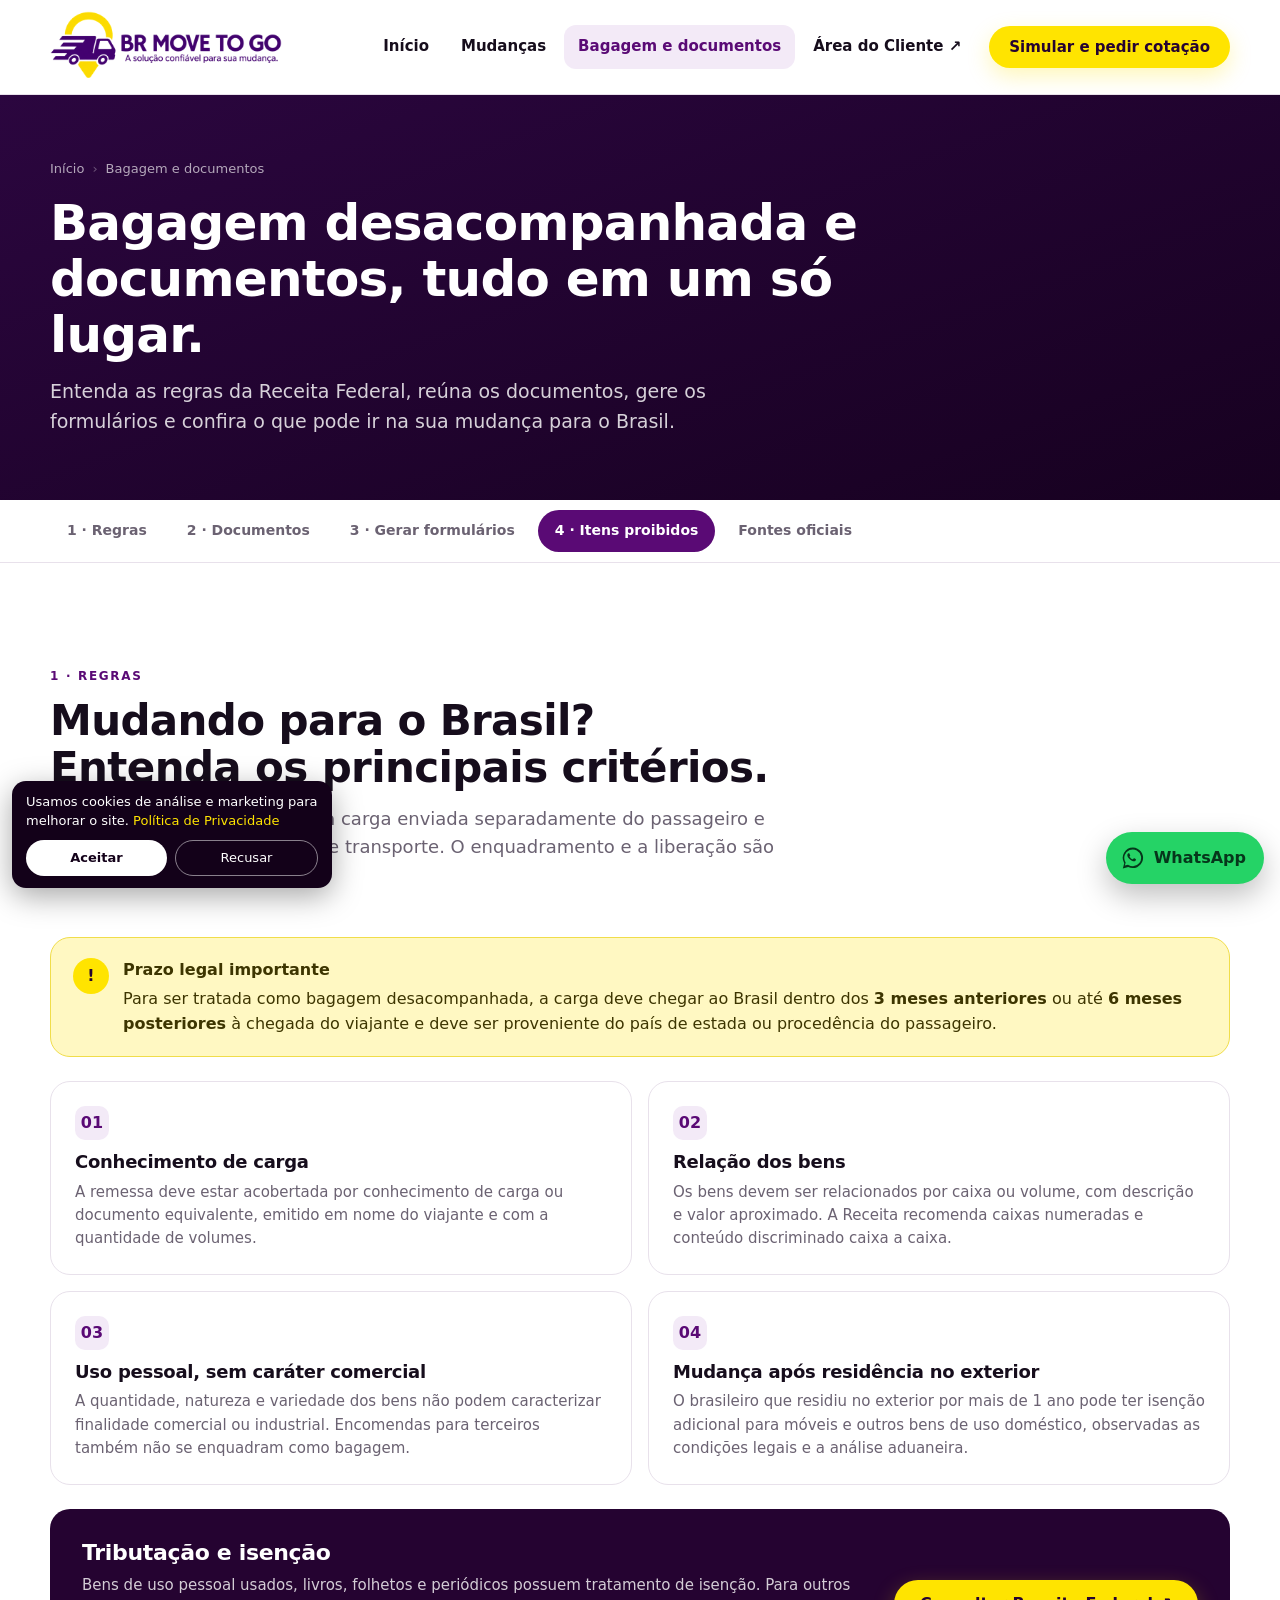
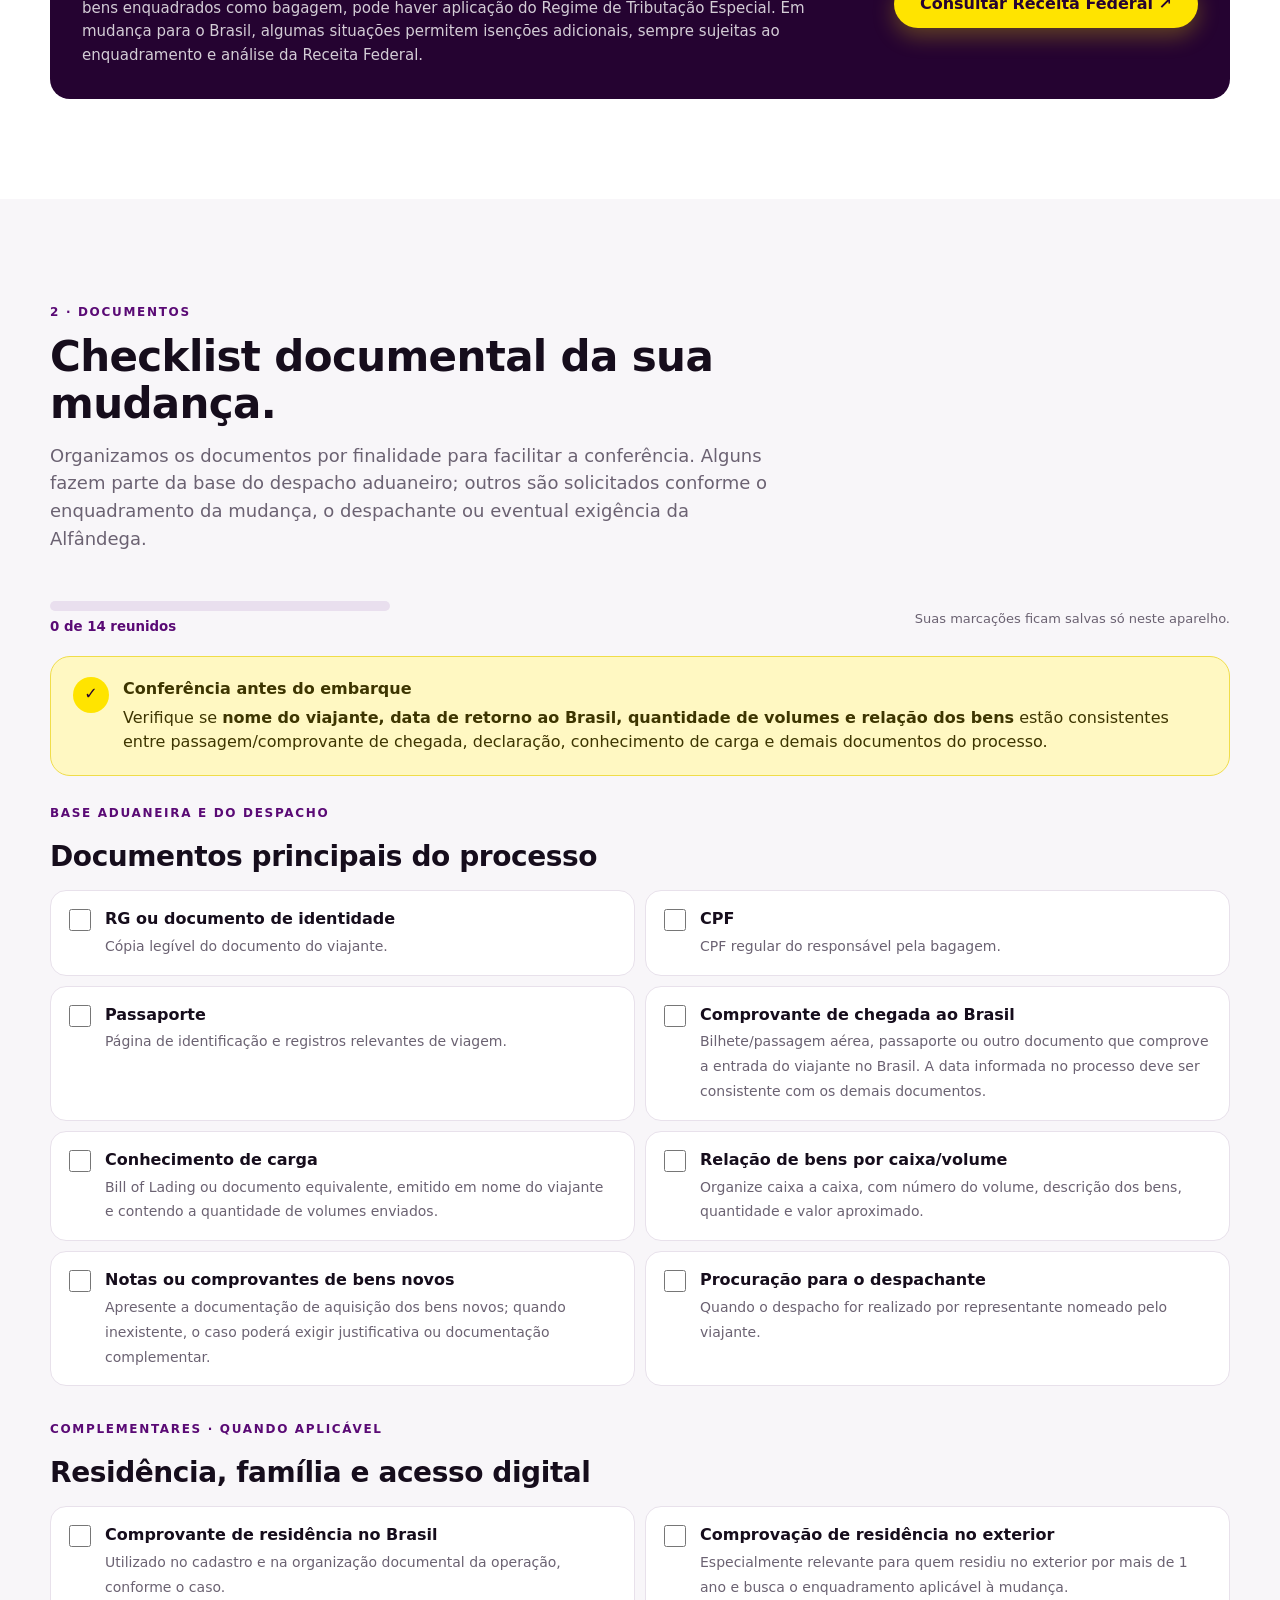
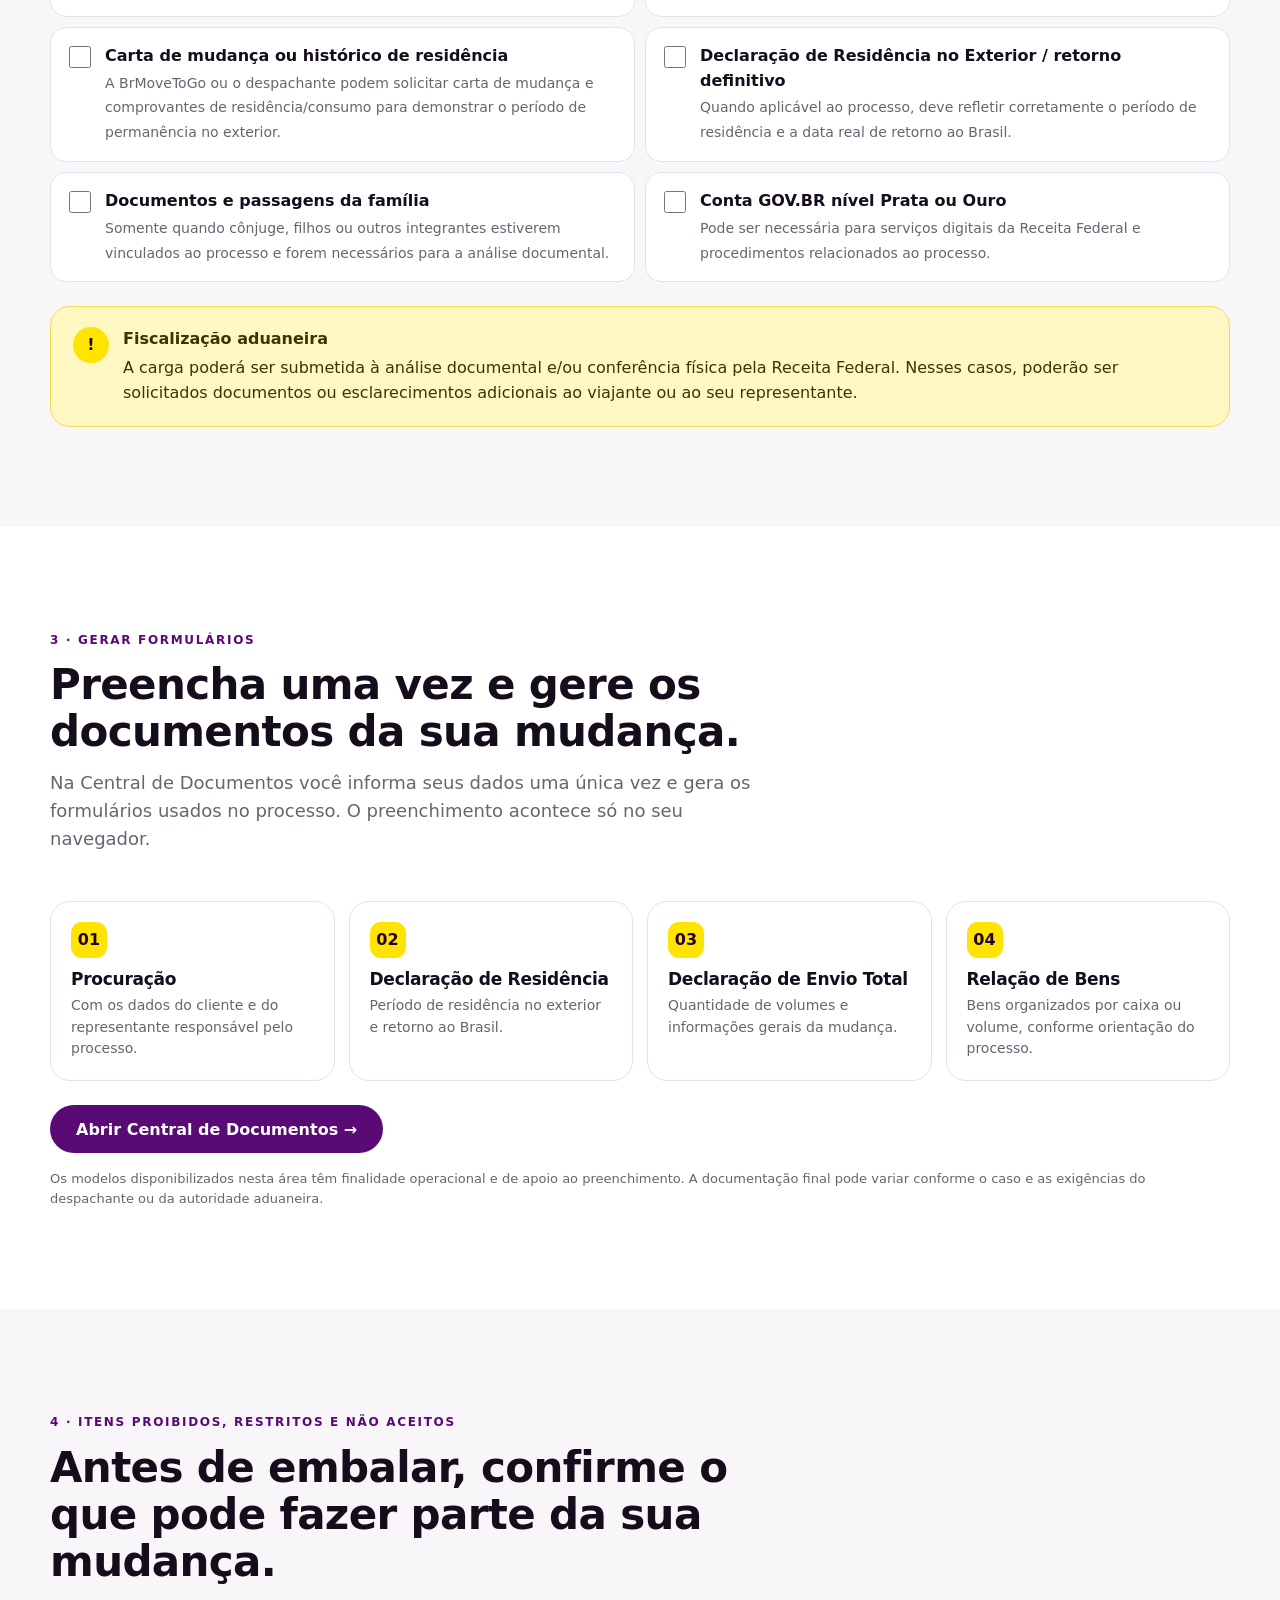
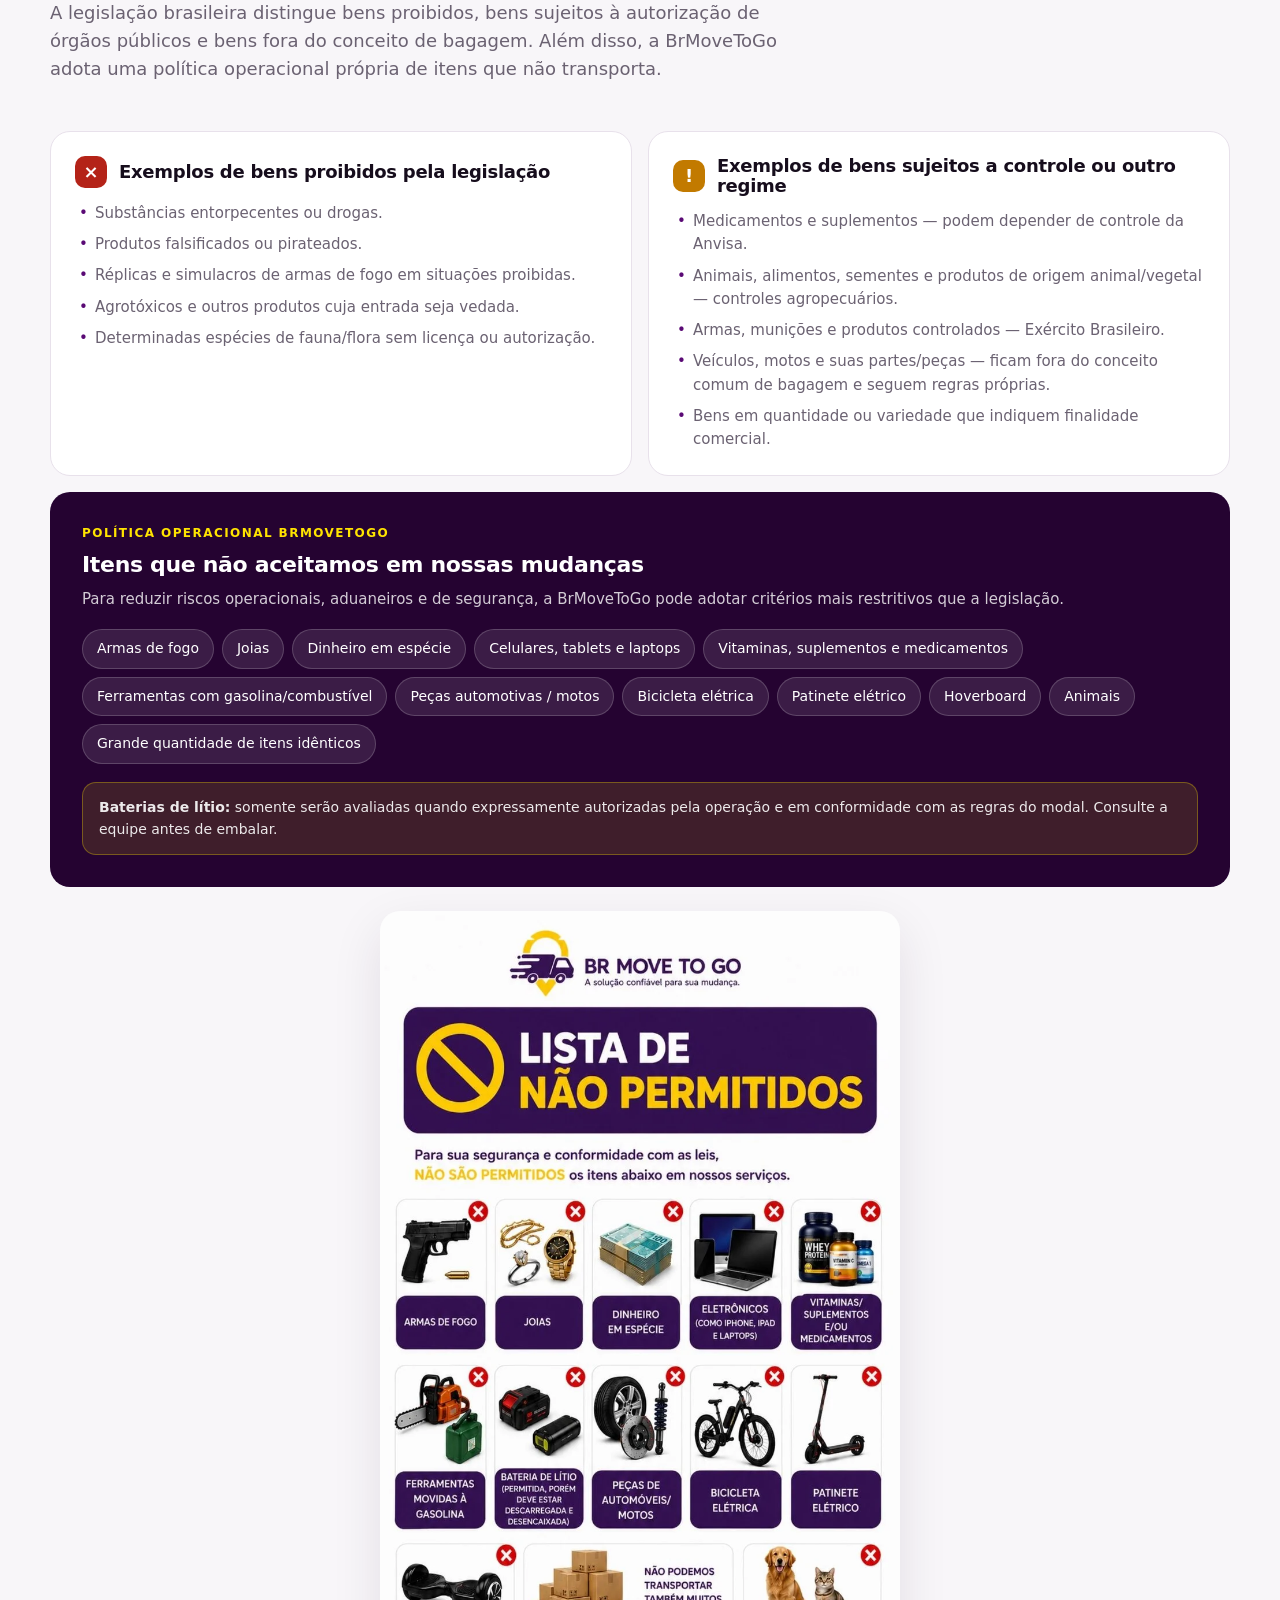
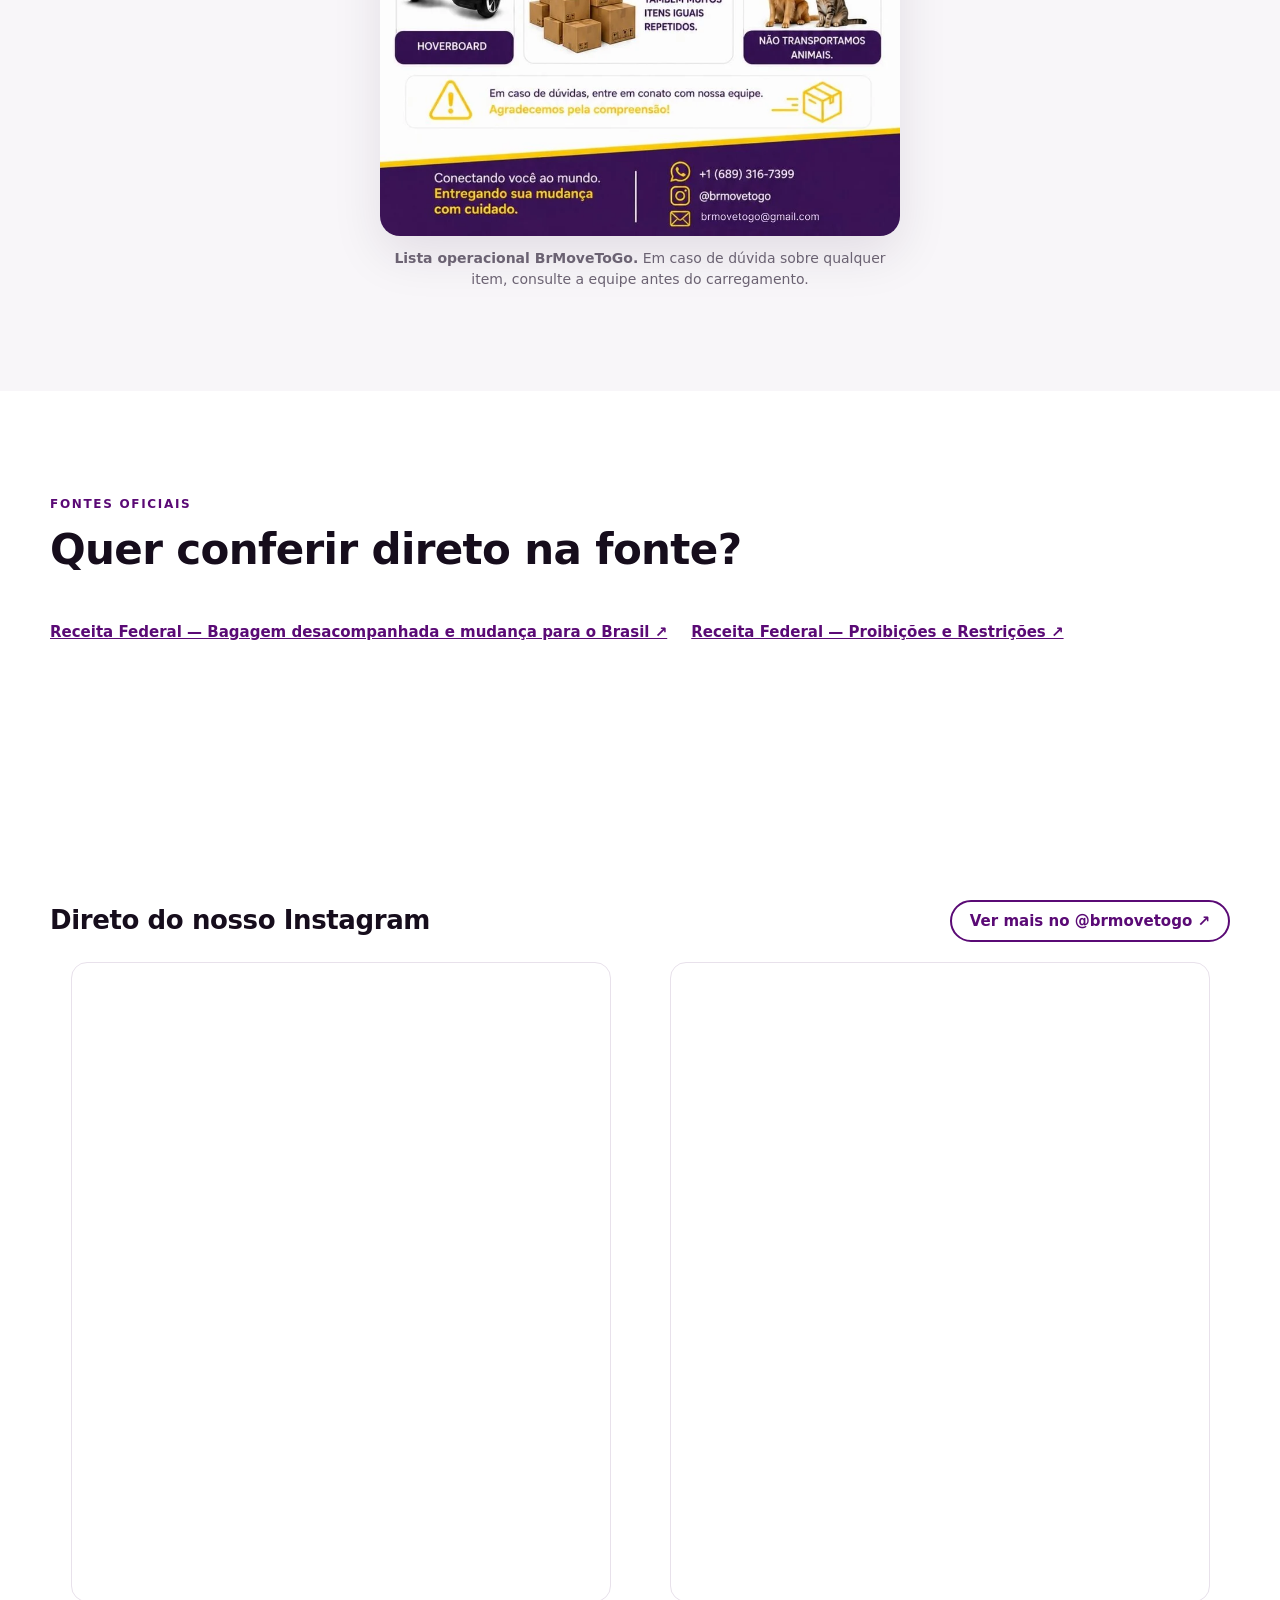
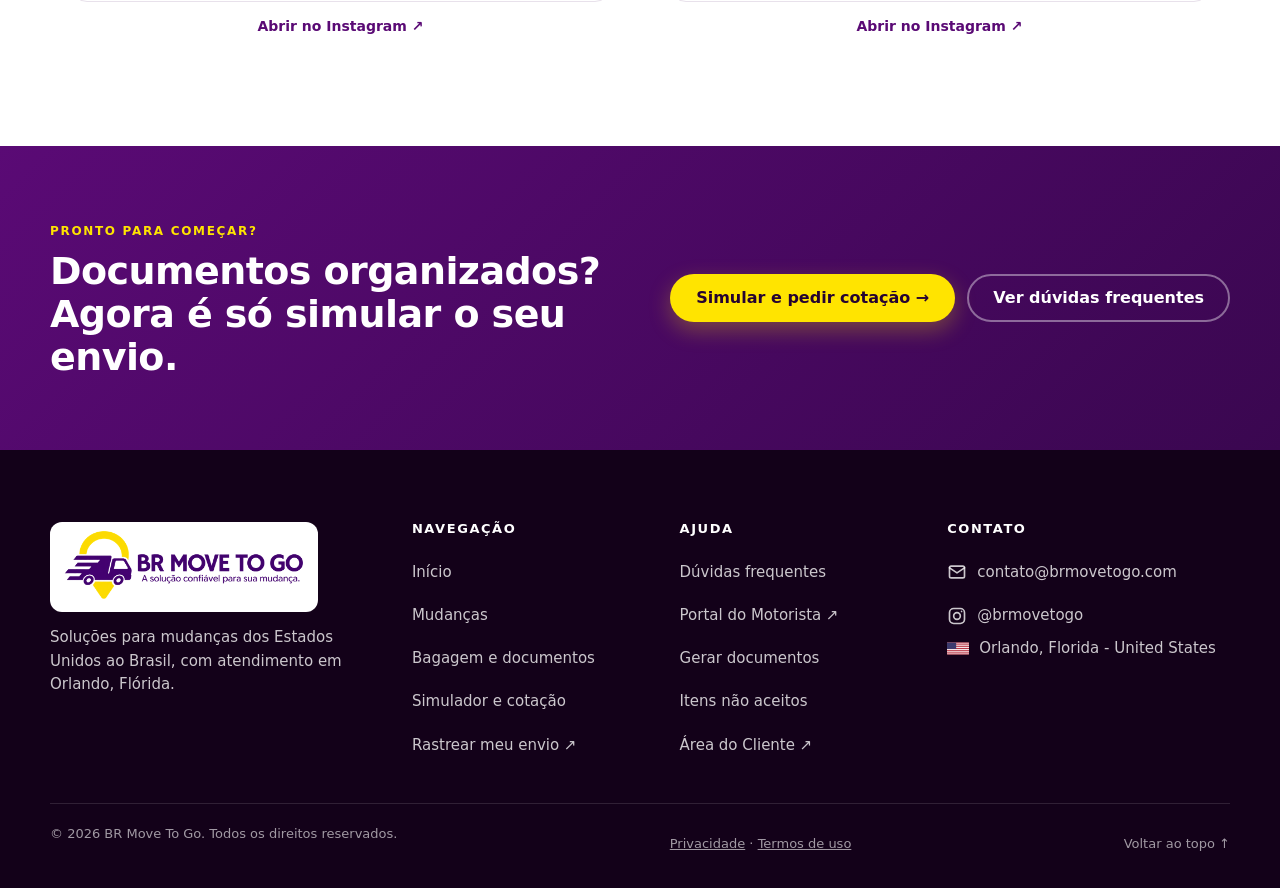
==== commit 8943ee27: "Instagram: posts visíveis direto (iframe lazy) com link 'Abrir no Instagram' abaixo de cada um Co-Au" ====
--- a/bagagem-e-documentos/index.html
+++ b/bagagem-e-documentos/index.html
@@ -25,7 +25,7 @@
   <link rel="icon" type="image/png" sizes="48x48" href="/img/favicon-48.png">
   <link rel="apple-touch-icon" href="/img/apple-touch-icon.png">
   <script>document.documentElement.className+=' js'</script>
-  <link rel="stylesheet" href="/assets/site.css?v=menu1">
+  <link rel="stylesheet" href="/assets/site.css?v=ig2">
   
 </head>
 <body>
@@ -146,7 +146,7 @@
     <a href="https://www.gov.br/receitafederal/pt-br/assuntos/aduana-e-comercio-exterior/viagens-internacionais/guia-do-viajante/entrada-no-brasil/proibicoes-restricoes" target="_blank" rel="noopener">Receita Federal — Proibições e Restrições ↗</a></div>
 </div></section>
 
-<section class="section"><div class="container"><div class="ig-block"><style>.ig-block{margin-top:clamp(36px,5vw,56px)}.ig-head{display:flex;flex-wrap:wrap;gap:12px 20px;align-items:center;justify-content:space-between;margin-bottom:20px}.ig-head h3{font-size:clamp(20px,2.6vw,26px);font-weight:800}.ig-grid{display:grid;gap:18px;grid-template-columns:1fr;justify-items:center}.ig-ph{width:100%;max-width:540px;height:220px;display:flex;flex-direction:column;align-items:center;justify-content:center;gap:6px;border:1px dashed var(--purple);border-radius:16px;background:#fff;color:var(--purple);cursor:pointer;font:inherit}.ig-ph b{font-size:16px}.ig-ph small{color:var(--muted);font-size:13px}.ig-ph-i{display:grid;place-items:center;width:44px;height:44px;border-radius:50%;background:#f3eaf7}.ig-frame{width:100%;max-width:540px;height:640px;border:1px solid var(--line);border-radius:16px;background:#fff}@media(min-width:760px){.ig-grid{grid-template-columns:repeat(2,minmax(0,1fr))}}.ig-ph:last-child:nth-child(odd){grid-column:1/-1}</style><div class="ig-head"><h3>Direto do nosso Instagram</h3><a class="btn btn-outline btn-small" href="https://www.instagram.com/brmovetogo/" target="_blank" rel="noopener">Ver mais no @brmovetogo ↗</a></div><div class="ig-grid"><button type="button" class="ig-ph" data-ig="https://www.instagram.com/p/DdZ-wfAlIBl/embed/"><span class="ig-ph-i">▶</span><b>Ver post do Instagram</b><small>Carrega o conteúdo do Instagram ao tocar</small></button><button type="button" class="ig-ph" data-ig="https://www.instagram.com/p/DezH9a0kUf5/embed/"><span class="ig-ph-i">▶</span><b>Ver post do Instagram</b><small>Carrega o conteúdo do Instagram ao tocar</small></button></div></div></div></section>
+<section class="section"><div class="container"><div class="ig-block"><style>.ig-block{margin-top:clamp(36px,5vw,56px)}.ig-head{display:flex;flex-wrap:wrap;gap:12px 20px;align-items:center;justify-content:space-between;margin-bottom:20px}.ig-head h3{font-size:clamp(20px,2.6vw,26px);font-weight:800}.ig-grid{display:grid;gap:18px;grid-template-columns:1fr;justify-items:center}.ig-item{width:100%;max-width:540px;display:flex;flex-direction:column;align-items:center;gap:6px}.ig-link{font-weight:700;font-size:14px;color:var(--purple);padding:8px 12px}.ig-link:hover{text-decoration:underline}.ig-item:last-child:nth-child(odd){grid-column:1/-1}.ig-frame{width:100%;max-width:540px;height:640px;border:1px solid var(--line);border-radius:16px;background:#fff}@media(min-width:760px){.ig-grid{grid-template-columns:repeat(2,minmax(0,1fr))}}</style><div class="ig-head"><h3>Direto do nosso Instagram</h3><a class="btn btn-outline btn-small" href="https://www.instagram.com/brmovetogo/" target="_blank" rel="noopener">Ver mais no @brmovetogo ↗</a></div><div class="ig-grid"><div class="ig-item"><iframe class="ig-frame" src="https://www.instagram.com/p/DdZ-wfAlIBl/embed/" title="Post do Instagram da BrMoveToGo" loading="lazy" scrolling="no" allowtransparency="true" allow="encrypted-media"></iframe><a class="ig-link" href="https://www.instagram.com/p/DdZ-wfAlIBl/" target="_blank" rel="noopener">Abrir no Instagram ↗</a></div><div class="ig-item"><iframe class="ig-frame" src="https://www.instagram.com/p/DezH9a0kUf5/embed/" title="Post do Instagram da BrMoveToGo" loading="lazy" scrolling="no" allowtransparency="true" allow="encrypted-media"></iframe><a class="ig-link" href="https://www.instagram.com/p/DezH9a0kUf5/" target="_blank" rel="noopener">Abrir no Instagram ↗</a></div></div></div></div></section>
 <section class="final-cta"><div class="container">
   <div><span>PRONTO PARA COMEÇAR?</span><h2>Documentos organizados? Agora é só simular o seu envio.</h2></div>
   <div class="cta-row" style="margin:0"><a class="btn btn-primary" href="/simulador/">Simular e pedir cotação →</a><a class="btn btn-ghost" href="/#faq">Ver dúvidas frequentes</a></div>
@@ -235,6 +235,6 @@
   </div>
 </div>
 
-<script src="/assets/site.js?v=ux3" defer></script>
+<script src="/assets/site.js?v=ig2" defer></script>
 <script src="/assets/track.js?v=ux3" defer></script></body>
 </html>
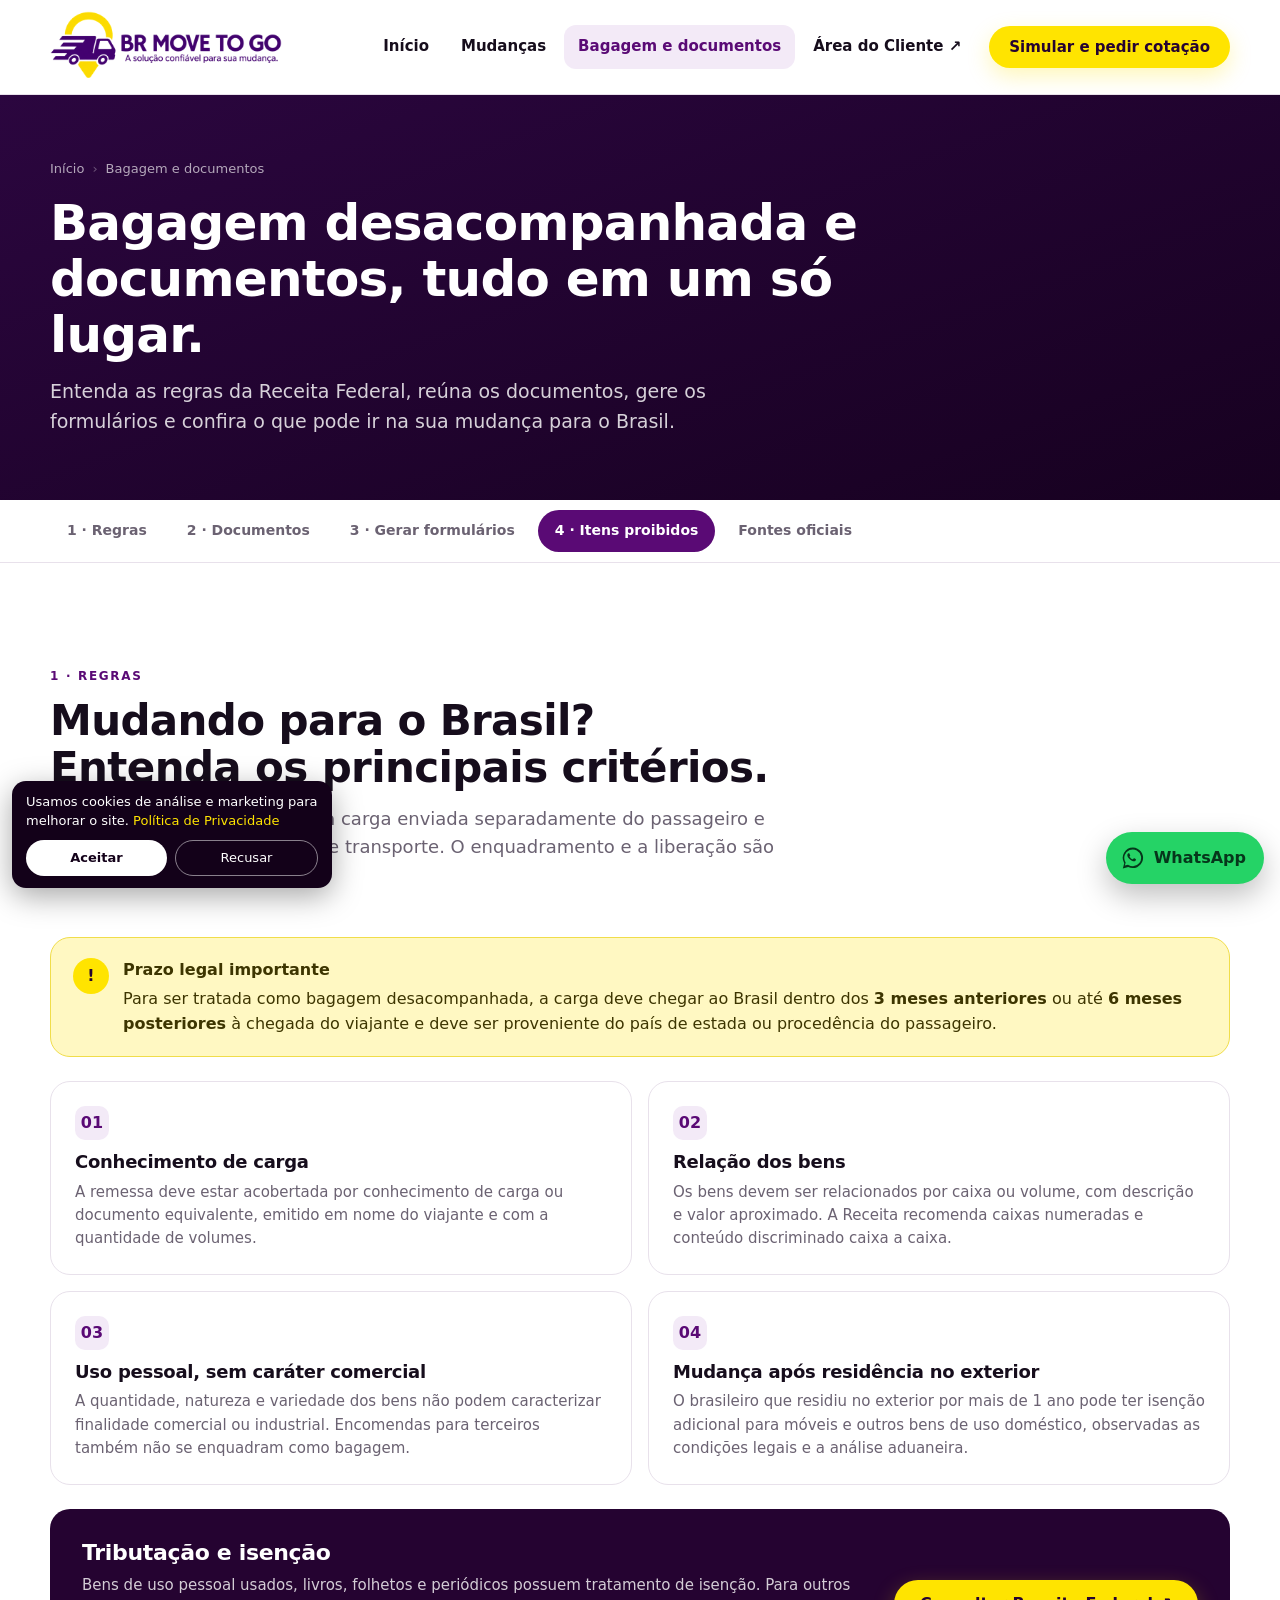
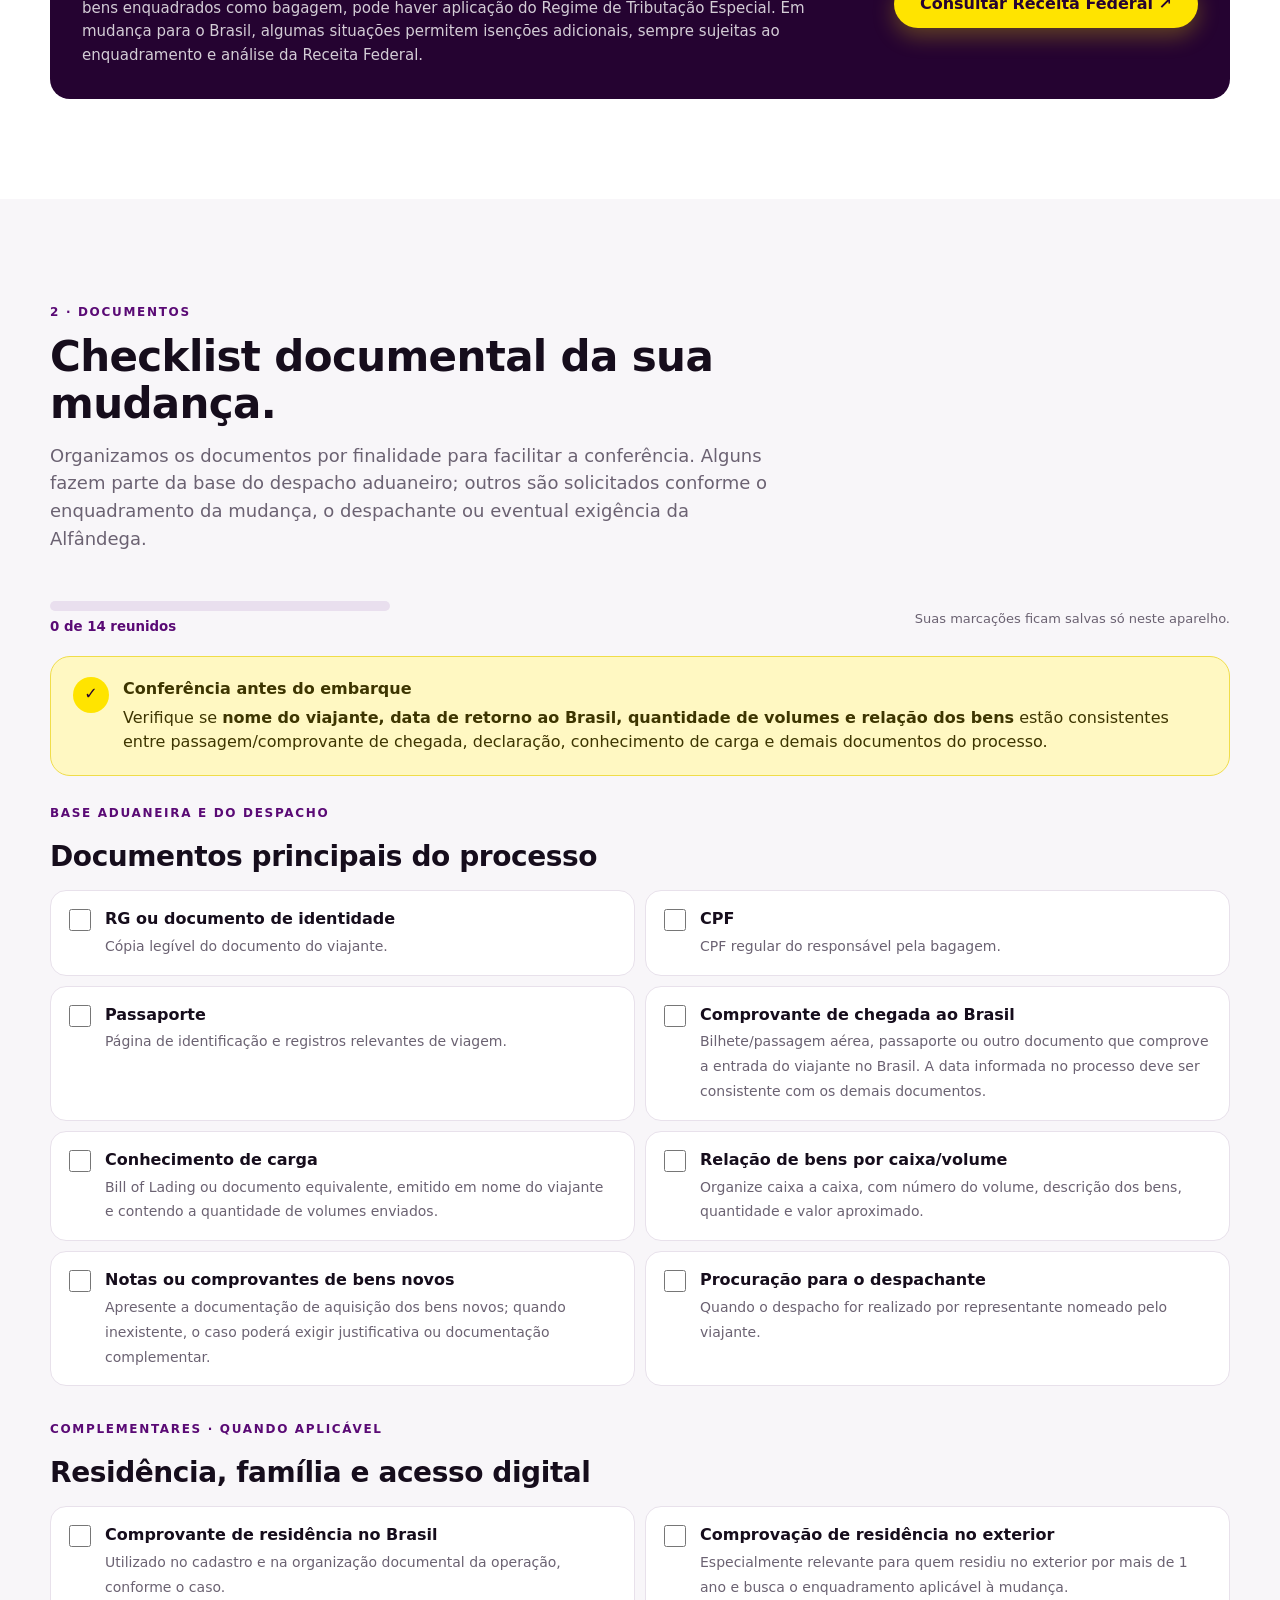
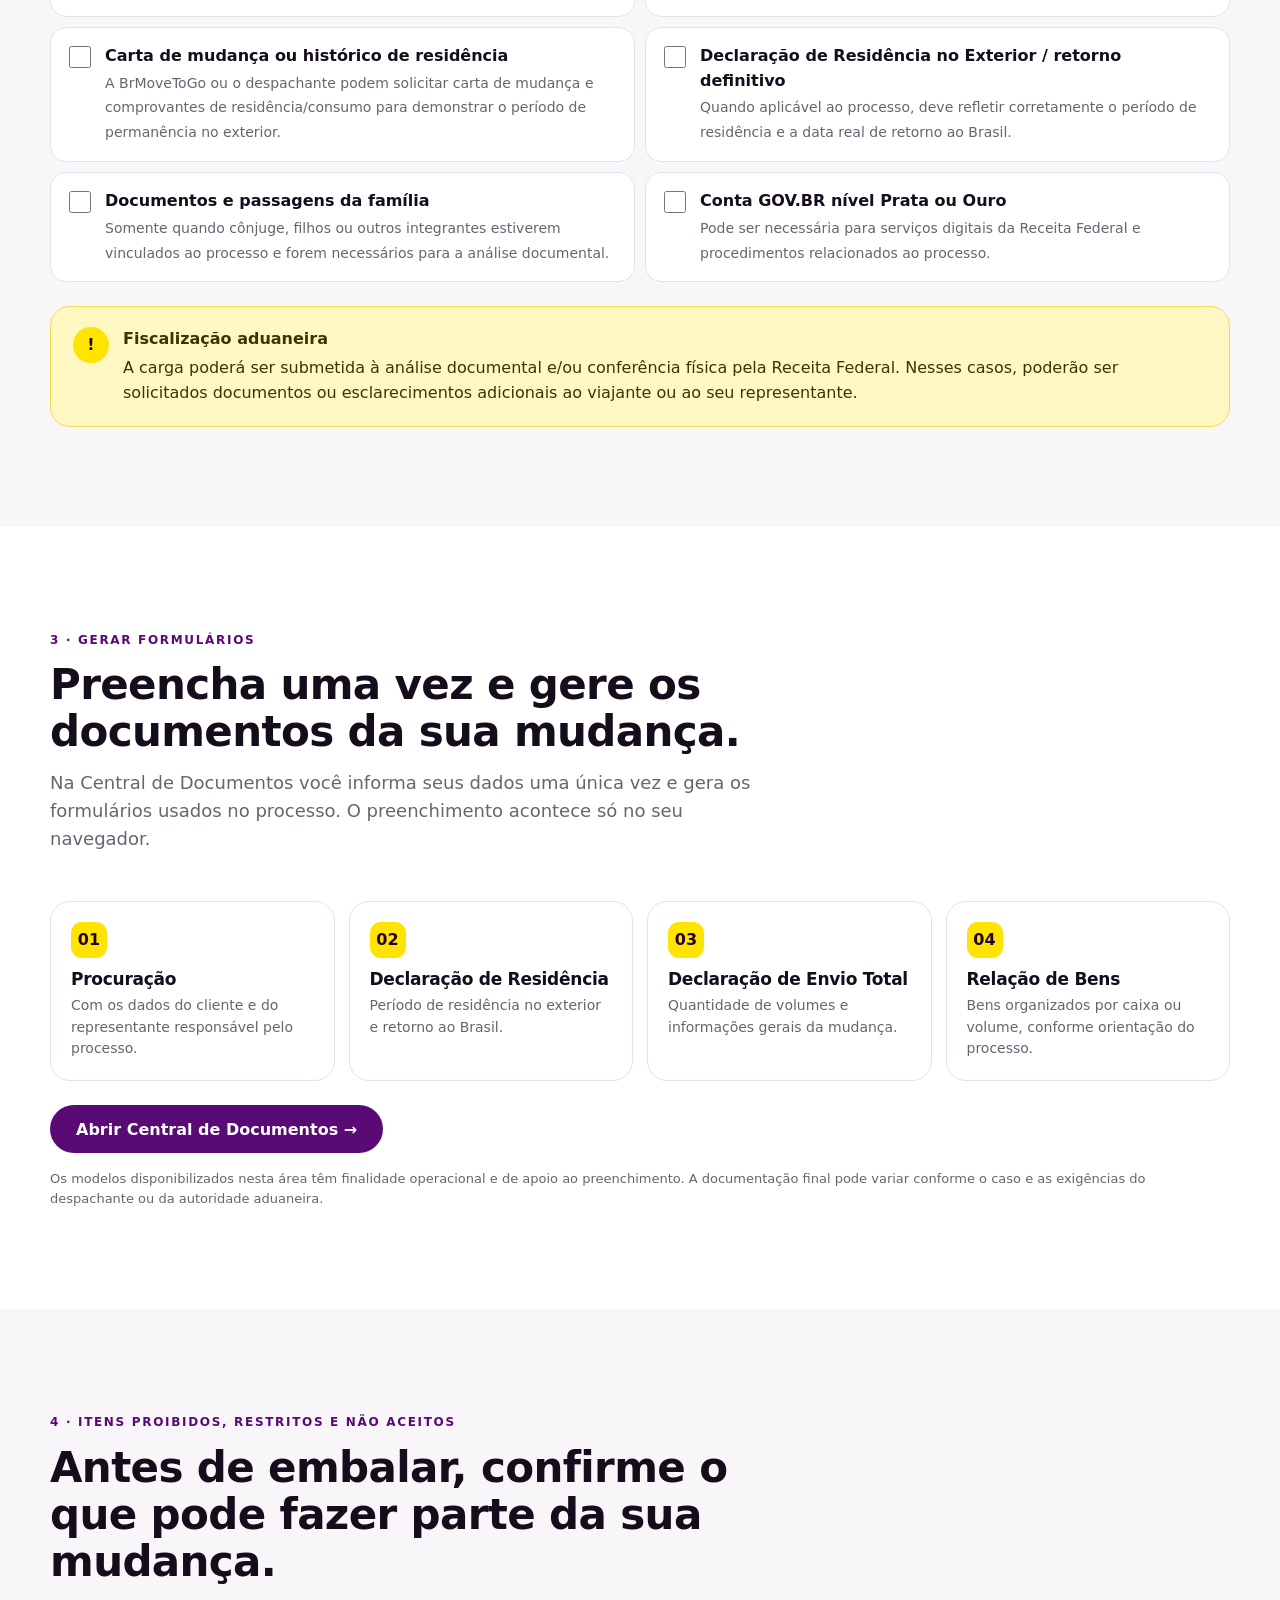
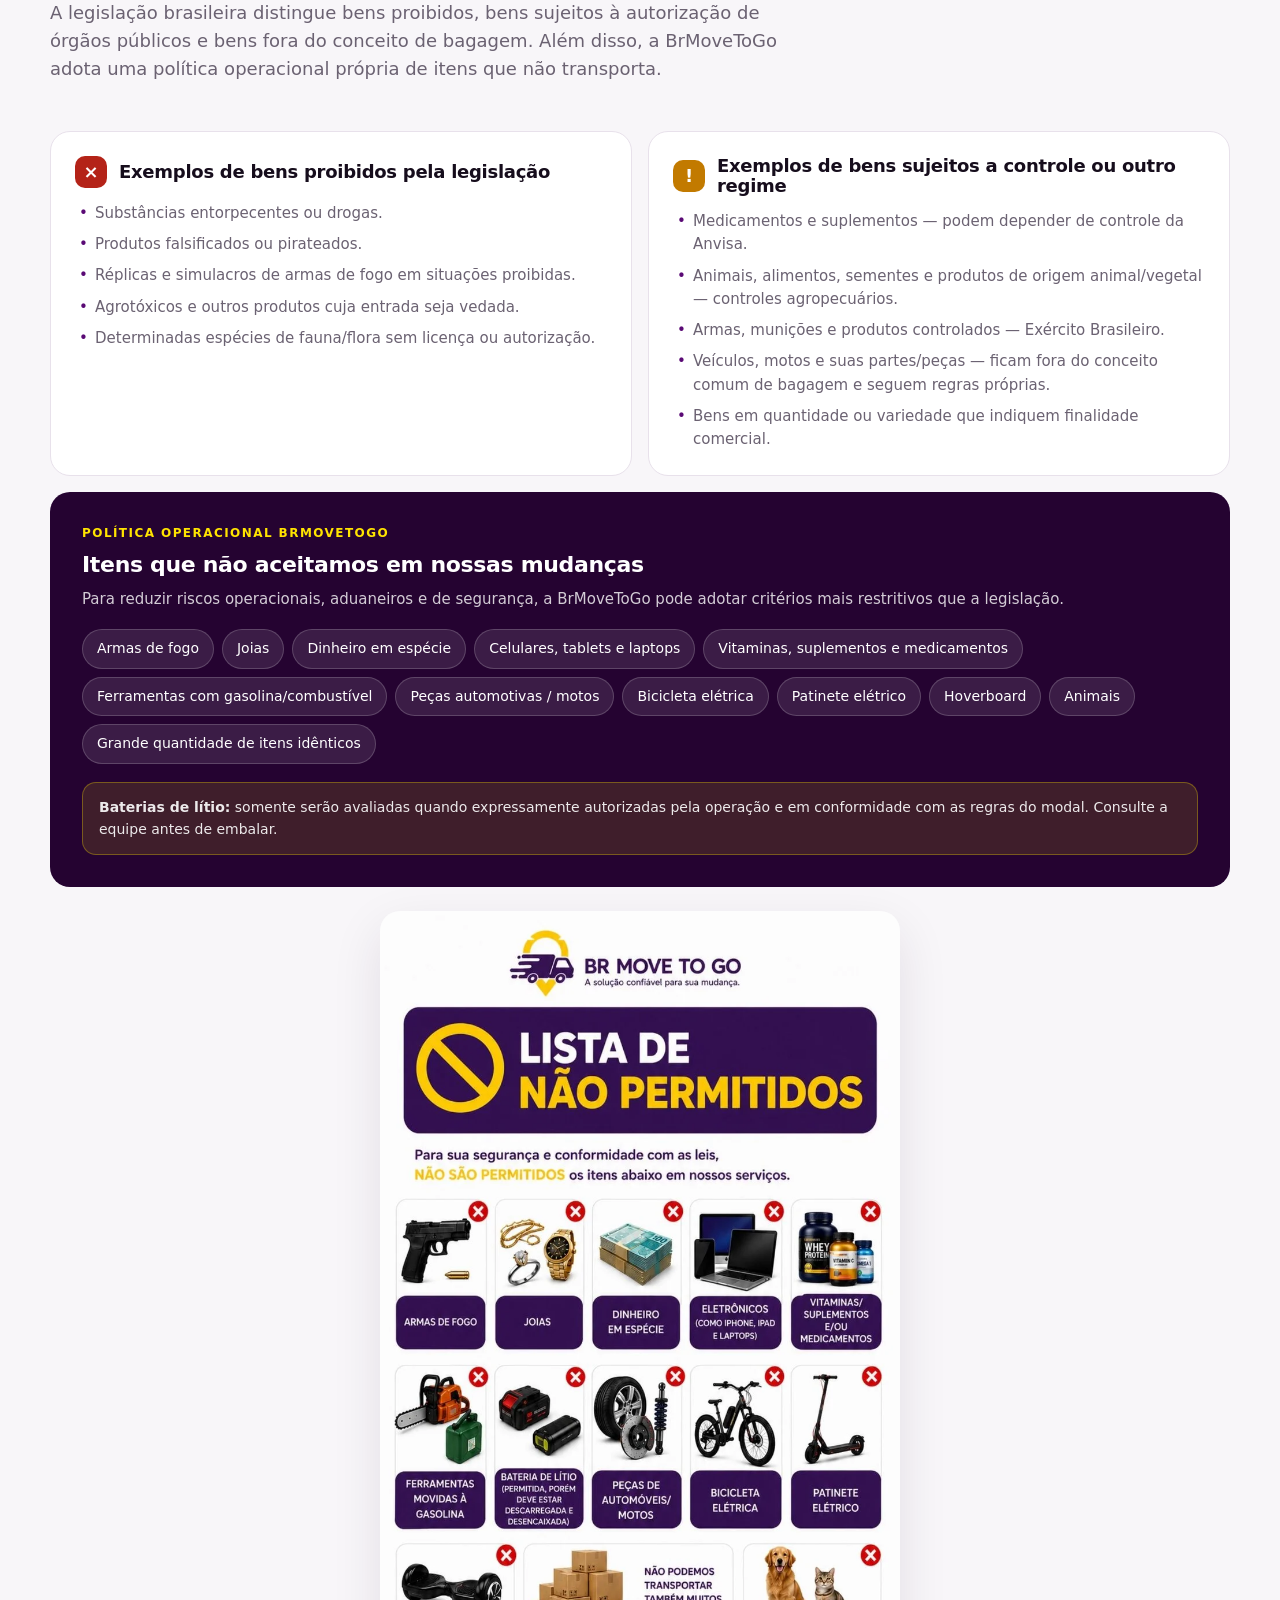
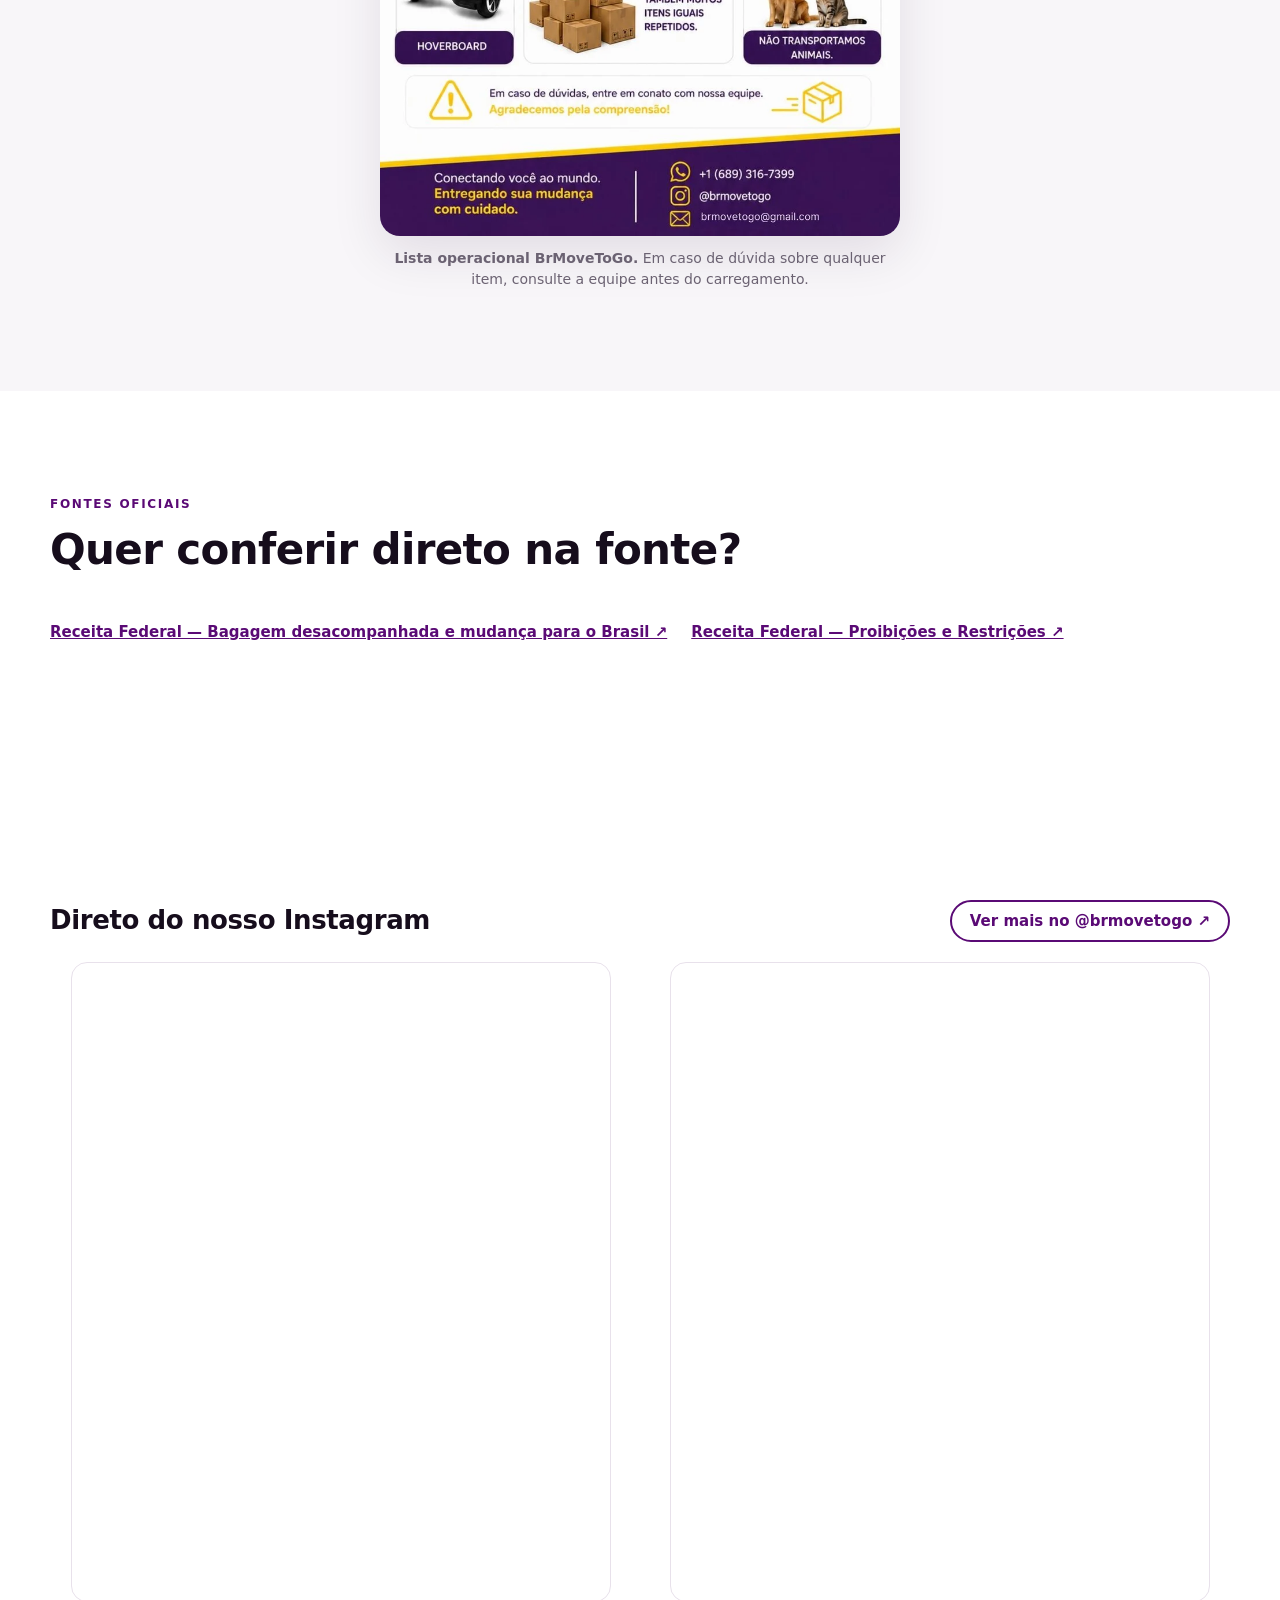
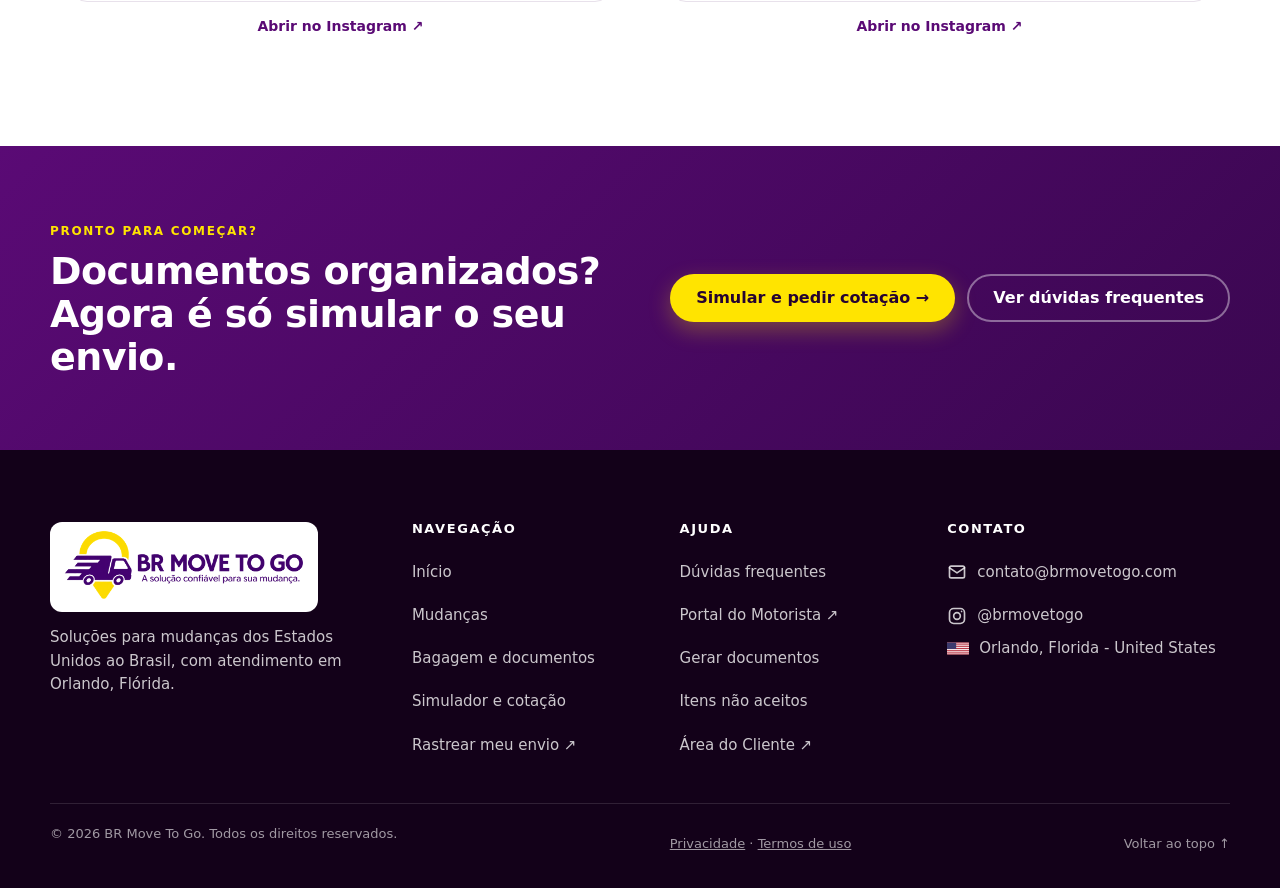
==== commit 0fbc237c: "Instagram: carrossel (2 posts por vez no desktop, 1 no celular) com setas, contador e troca automáti" ====
--- a/bagagem-e-documentos/index.html
+++ b/bagagem-e-documentos/index.html
@@ -25,7 +25,7 @@
   <link rel="icon" type="image/png" sizes="48x48" href="/img/favicon-48.png">
   <link rel="apple-touch-icon" href="/img/apple-touch-icon.png">
   <script>document.documentElement.className+=' js'</script>
-  <link rel="stylesheet" href="/assets/site.css?v=ig2">
+  <link rel="stylesheet" href="/assets/site.css?v=ig3">
   
 </head>
 <body>
@@ -235,6 +235,6 @@
   </div>
 </div>
 
-<script src="/assets/site.js?v=ig2" defer></script>
+<script src="/assets/site.js?v=ig3" defer></script>
 <script src="/assets/track.js?v=ux3" defer></script></body>
 </html>
--- a/assets/site.css
+++ b/assets/site.css
@@ -4,3 +4,14 @@
 .site-footer li{margin-bottom:0}.site-footer li a{display:inline-block;padding:10px 0}.footer-bottom a,.footer-bottom button{display:inline-block;padding:10px 0}.card .text-link{padding:10px 0}
 @media(max-width:700px){.site-footer{padding-bottom:84px}}
 .contact-line{display:flex;flex-wrap:wrap;gap:4px 22px;margin-top:14px;font-size:15px}.contact-line a{color:#fff;text-decoration:underline;padding:8px 0}.contact-line a:hover{color:var(--yellow)}.final-cta .cta-row{align-items:center}.nav a{white-space:nowrap}
+.ig-block .ig-grid{display:flex;gap:18px;overflow-x:auto;scroll-snap-type:x mandatory;scroll-behavior:smooth;scrollbar-width:none;-webkit-overflow-scrolling:touch;justify-items:initial}
+.ig-block .ig-grid::-webkit-scrollbar{display:none}
+.ig-block .ig-item{flex:0 0 100%;max-width:none;scroll-snap-align:start}
+@media(min-width:700px){.ig-block .ig-item{flex-basis:calc(50% - 9px)}}
+.ig-block .ig-frame{max-width:540px}
+.ig-ctrl{display:flex;align-items:center;justify-content:center;gap:14px;margin-top:14px}
+.ig-ctrl button{width:48px;height:48px;border-radius:50%;border:1.5px solid var(--purple);background:#fff;color:var(--purple);font-size:22px;font-weight:800;cursor:pointer;line-height:1}
+.ig-ctrl button:hover{background:#f3eaf7}
+.ig-ctrl span{font-size:14px;color:var(--muted);min-width:64px;text-align:center}
+@media(prefers-reduced-motion:reduce){.ig-block .ig-grid{scroll-behavior:auto}}
+
